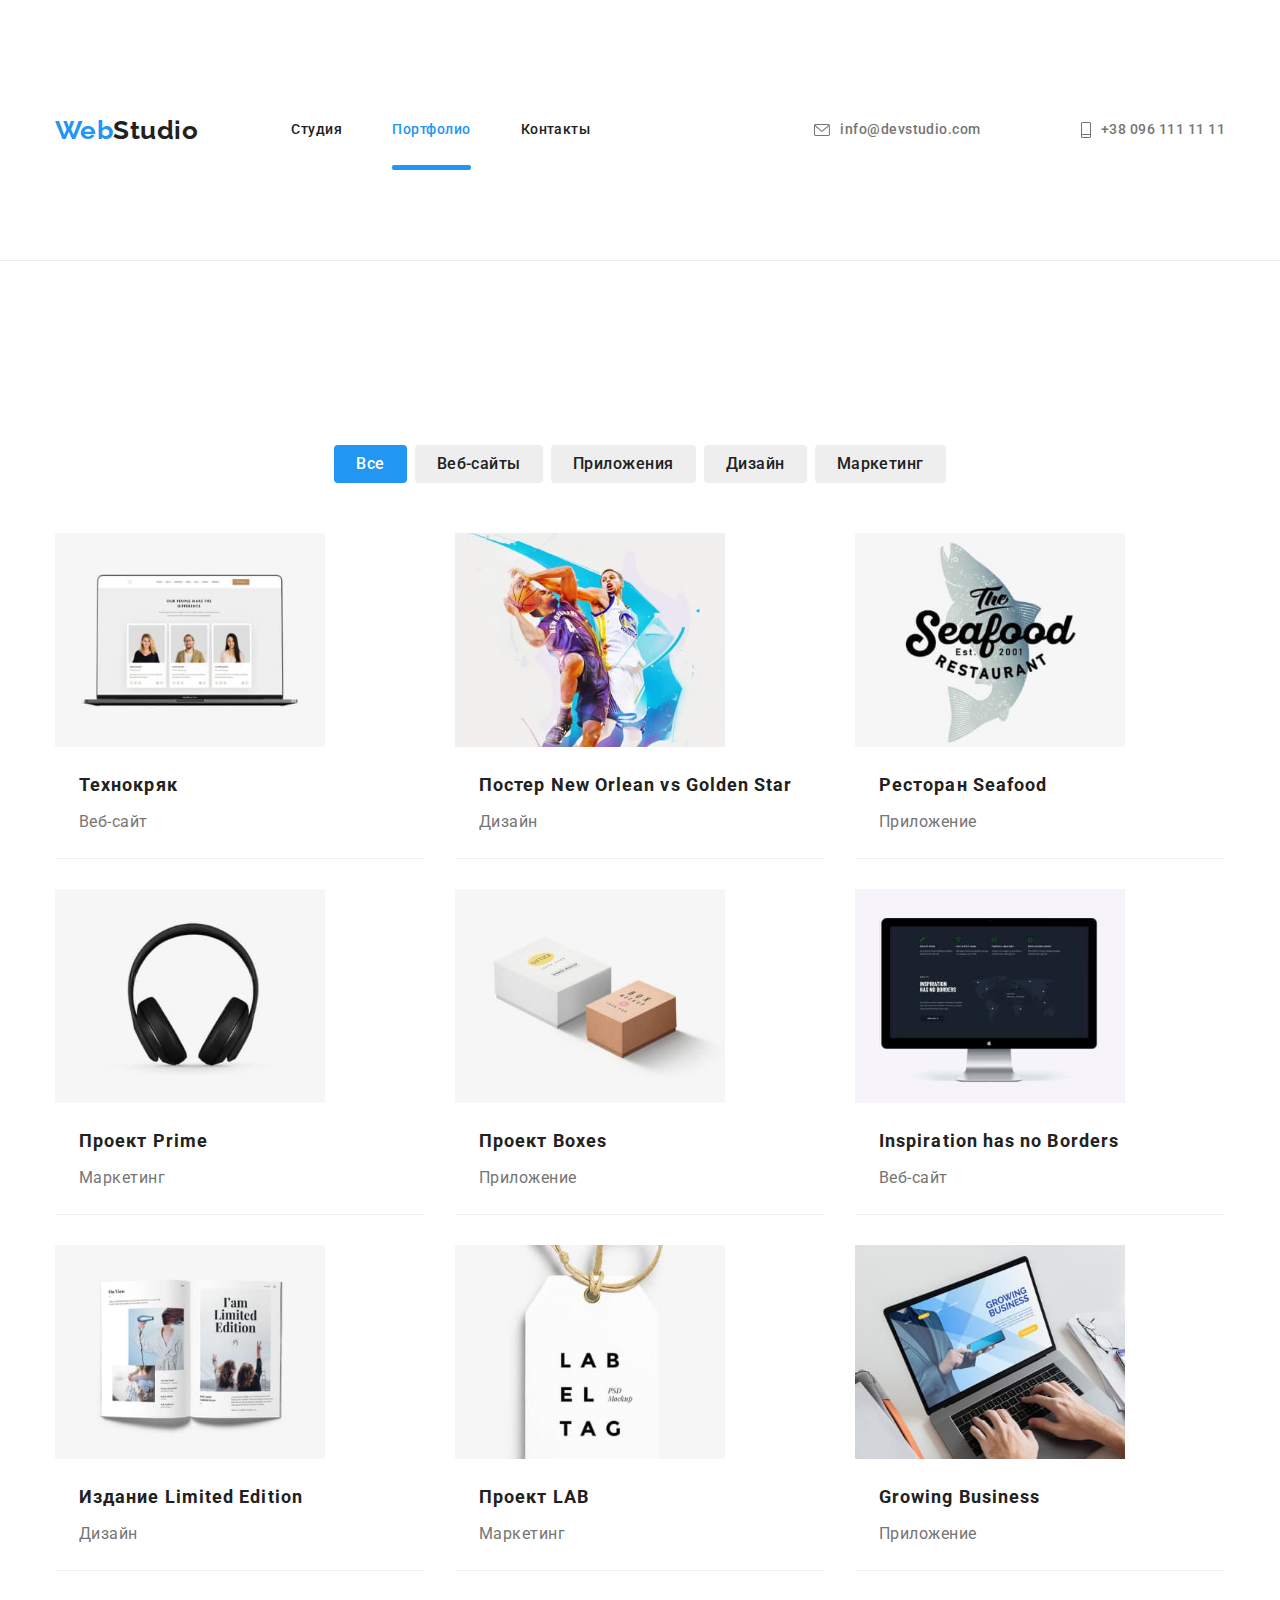
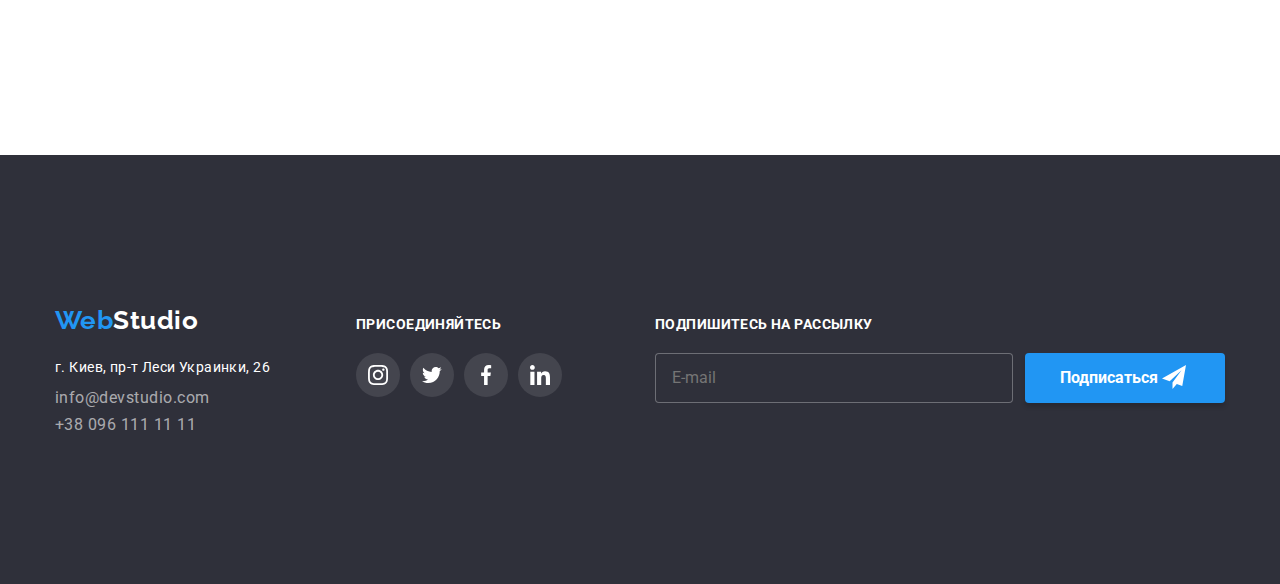
==== portfolio.html @ 52c90e47 "8 робота" ====
<!DOCTYPE html>
<html lang="ru">

<head>
    <meta charset="UTF-8" />
    <meta http-equiv="X-UA-Compatible" content="IE=edge" />
    <meta name="viewport" content="width=device-width, initial-scale=1.0" />
    <title>Portfolio</title>
    <link rel="preconnect" href="https://fonts.googleapis.com">
    <link rel="preconnect" href="https://fonts.gstatic.com" crossorigin>
    <link
        href="https://fonts.googleapis.com/css2?family=Raleway:wght@700&family=Roboto:wght@400;500;700;900&display=swap"
        rel="stylesheet">
        <link rel="stylesheet" href="https://cdnjs.cloudflare.com/ajax/libs/modern-normalize/1.0.0/modern-normalize.min.css" />
    <link rel="stylesheet" href="./css/main.min.css" />
</head>

<body>
    <header class="header">
        <div class="container nav ">
        <nav class="nav" >
            <a href="./index.html" class="nav__logo top">
               <span class="nav__logo web">Web</span><span class="nav__logo heder">Studio</span></a>
            <ul class="nav__list list">
                <li class="nav__item"><a href="./index.html" class="nav__link  link portfolio ">Студия</a></li>
                <li class="nav__item"><a href="./portfolio.html" class="nav__link  link studio">Портфолио</a></li>
                <li class="nav__item"><a href="" class="nav__link link we">Контакты</a></li>
            </ul>
        </nav>

        <ul class="nav__list auth list ">
            <li class="nav__item">
       
                <a href="mailto:info@devstudio.com" class="nav__link auth link"><svg class="nav__icon mail"  width="16" height="12" >
                    <use href="./img/symbola-defs.svg#icon-envelope-hover"></use>
                </svg>info@devstudio.com</a>
            </li>
            <li class="nav__item">
               
                <a href="tel:+380961111111" class="nav__link auth link"><svg class="nav__icon phone" width="10" height="16">
                    <use href="./img/symbola-defs.svg#icon-telephon"></use>
                </svg>+38 096 111 11 11</a>
            </li>
        </ul>
        </div>
    </header>
    <main>
   

        <h1 class="visually-hidden">Фильтр проектов</h1>
        <!--нужно будет спрятать-->

      <section class="project">
        <div class="container">
          <ul class="project__list">
        <li  class="project__item">
            <button type="button" class="project__button blue">Все</button>
        </li>
        <li class="project__item">
            <button type="button" class="project__button">Веб-сайты</button>
        </li>
        <li class="project__item">
            <button type="button" class="project__button">Приложения</button>
        </li>
        <li class="project__item">
            <button type="button" class="project__button">Дизайн</button>
        </li>
        <li class="project__item">
            <button type="button" class="project__button">Маркетинг</button>
        </li>
    </ul>
        
       
            <ul class="gallery">
               
                <li class="gallery__item">
                    
                    <a href="" class="gallery__link link">
                        <div class="gallery__conteiner">
                        <img src="img/imgportfolio.jpg" 
                        alt="фото раздела"
                         width="370" />
                         <p class="gallery__paragraph">  Ресурс предлагает комплексные предложения с разным уровнем функционала и сервисов.
                            Все это позволит посетителю получить исчерпывающие сведения о компании или частном лице.
                        </p></div>
                        
                        <div class="gallery__help"><h3 class="gallery__text">Технокряк</h3>
                            <p class="gallery__paragraph-portfolio">Веб-сайт</p></div>
                    </a>
                    
                </li>
               
            
               
               

                <li class="gallery__item">
                    <a href="" class="gallery__link link">
                        <div class="gallery__conteiner">
                            <img src="img/imgportfolio2.jpg"
                         alt="фото раздела" width="370" />
                        <p class="gallery__paragraph">  Ресурс предлагает комплексные предложения с разным уровнем функционала и сервисов.
                            Все это позволит посетителю получить исчерпывающие сведения о компании или частном лице.
                        </p></div>
                        <div class="gallery__help"><h3 class="gallery__text">Постер <span class="text">New Orlean vs Golden Star</span></h3>
                            <p class="gallery__paragraph-portfolio">Дизайн</p></div>
                    </a>

                </li>

                <li class="gallery__item">
                    <a href="" class="gallery__link link">
                        <div class="gallery__conteiner">
                            <img src="img/imgportfolio3.jpg" 
                        alt="фото раздела" width="370" />
                       <p class="gallery__paragraph">  Ресурс предлагает комплексные предложения с разным уровнем функционала и сервисов.
                            Все это позволит посетителю получить исчерпывающие сведения о компании или частном лице.
                        </p></div>
                        <div class="gallery__help"><h3 class="gallery__text">Ресторан <span class="text"> Seafood </span></h3>
                            <p class="gallery__paragraph-portfolio">Приложение</p></div>
                    </a>

                </li>

                <li class="gallery__item">
                    <a href="" class="gallery__link link">
                        <div class="gallery__conteiner">
                            <img src="img/imgportfolio4.jpg"
                         alt="фото раздела" width="370" />
                        <p class="gallery__paragraph">  Ресурс предлагает комплексные предложения с разным уровнем функционала и сервисов.
                            Все это позволит посетителю получить исчерпывающие сведения о компании или частном лице.
                        </p></div>
                        <div class="gallery__help"><h3 class="gallery__text">Проект<span class="text"> Prime</span></h3>
                            <p class="gallery__paragraph-portfolio">Маркетинг</p></div>
                    </a>

                </li>

                <li class="gallery__item">
                    <a href="" class="gallery__link link">
                        
                        <div class="gallery__conteiner">

                        <img src="img/imgportfolio5.jpg" 
                        alt="фото раздела" width="370" />
                        <p class="gallery__paragraph">  Ресурс предлагает комплексные предложения с разным уровнем функционала и сервисов.
                            Все это позволит посетителю получить исчерпывающие сведения о компании или частном лице.
                        </p></div>
                       <div class="gallery__help"> <h3 class="gallery__text">Проект <span class="text"> Boxes</span></h3>
                        <p class="gallery__paragraph-portfolio">Приложение</p></div>
                    </a>

                </li>

                <li class="gallery__item">
                    <a href="" class="gallery__link link">
                        <div class="gallery__conteiner">

                        <img src="img/imgportfolio6.jpg"
                         alt="фото раздела" width="370" />
                         <p class="gallery__paragraph">  Ресурс предлагает комплексные предложения с разным уровнем функционала и сервисов.
                            Все это позволит посетителю получить исчерпывающие сведения о компании или частном лице.
                        </p></div>
                       <div class="gallery__help"> <h3 class="gallery__text">Inspiration has no Borders</h3>
                        <p class="gallery__paragraph-portfolio">Веб-сайт</p></div>
                    </a>

                </li>

                <li class="gallery__item">
                    <a href="" class="gallery__link link">
                        <div class="gallery__conteiner">
                            <img src="img/imgportfolio7.jpg"
                         alt="фото раздела" width="370" />
                         <p class="gallery__paragraph">  Ресурс предлагает комплексные предложения с разным уровнем функционала и сервисов.
                            Все это позволит посетителю получить исчерпывающие сведения о компании или частном лице.
                        </p></div>
                        <div class="gallery__help"><h3 class="gallery__text">Издание Limited Edition</h3>
                            <p class="gallery__paragraph-portfolio">Дизайн</p></div>
                    </a>

                </li>

                <li class="gallery__item">
                    <a href="" class="gallery__link link">
                        <div class="gallery__conteiner">
                          <img src="img/imgportfolio8.jpg" 
                        alt="фото раздела" width="370" />
                        <p class="gallery__paragraph">  Ресурс предлагает комплексные предложения с разным уровнем функционала и сервисов.
                            Все это позволит посетителю получить исчерпывающие сведения о компании или частном лице.
                        </p></div>
                        <div class="gallery__help"><h3 class="gallery__text">Проект LAB</h3>
                            <p class="gallery__paragraph-portfolio">Маркетинг</p></div>
                    </a>

                </li>

                <li class="gallery__item">
                    <a href="" class="gallery__link link">
                        <div class="gallery__conteiner">
                        <img src="img/imgportfolio9.jpg" 
                        alt="фото раздела" width="370" />
                        <p class="gallery__paragraph">  Ресурс предлагает комплексные предложения с разным уровнем функционала и сервисов.
                            Все это позволит посетителю получить исчерпывающие сведения о компании или частном лице.
                        </p></div>
                        <div class="gallery__help"><h3 class="gallery__text">Growing Business</h3>
                            <p class="gallery__paragraph-portfolio">Приложение</p></div>
                    </a>

                </li>
            </ul>
          </div>
        
        </section>
   
    </main>


    <!--как найти нас-->
    <footer class="footer" >
        <div class="container footer__container">
                <div class="footer__blok">
                <a href="./index.html" class="footer__logo"><span class="nav__logo web">Web</span>Studio</a>
                <address>
                    <ul class="address__list list">
                        <li class="address__item">
                            <a href="https://goo.gl/maps/zLNUuuCCSBXQonxw8"
                            target="_blank"
                            rel="nooener noreferrer" class="address__link map link"
                            >г. Киев, пр-т Леси Украинки, 26</a>
                        </li>
                        <li class="address__item">
                            <a href="mailto:info@devstudio.com" class="address__link contact link">info@devstudio.com</a>
                        </li>
                        <li class="address__item">
                            <a href="tel:+380961111111" class="address__link contact link">+38 096 111 11 11</a>
                        </li>
                    </ul>
                </address>
                </div>
                <div class="footer__social">
                    <p class="footer__paragraph">присоединяйтесь</p>
                    <ul class=" footer__list-social list">
                        <li class="footer__item">
                            <a href="" class=" footer__link link">
                                <svg class="footer__icon" width="20" height="20">
                                    <use href="./img/symbola-defs.svg#icon-instagram">
                                    </use>
                                </svg>
                            </a>
                        </li>
                        <li class="footer__item">
                            <a href="" class="footer__link link">
                                <svg class="footer__icon" width="20" height="20">
                                    <use href="./img/symbola-defs.svg#icon-twitter">
                                    </use>
                                </svg>
                            </a>
                        </li>
                        <li class="footer__item">
                            <a href="" class="footer__link link">
                                <svg class="footer__icon" width="20" height="20">
                                    <use href="./img/symbola-defs.svg#icon-facebook">
                                    </use>
                                </svg>
                            </a>
                        </li>
                        <li class="footer__item">
                            <a href="" class="footer__link link">
                                <svg class="footer__icon" width="20" height="20">
                                    <use href="./img/symbola-defs.svg#icon-linkedin">
                                    </use>
                                </svg>
                            </a>
                        </li>
                    </ul>
                    
                </div>
        
                <div class="footer-form__container">
                    <p class="footer__paragraph">Подпишитесь на рассылку</p>
                    <form  class="footer-form__bid"  autocomplete="off">
                   
                    <input class="footer__input" type="email" name="mail" id="mail"  placeholder="E-mail">
        
                    <div class="footer-form__more" >
                        <button type="submit"  class="footer__button  ">
                        <svg class="footer__button-icon" width="20" height="20">
                            <use href="./img/symbola-defs.svg#telegram"></use>
                        </svg>Подписаться</button>
                    </div>
                </form>
                </div> 
        </div>    
            
            </footer>
    
</body>

</html>
---- css/main.min.css ----
/*! normalize.css v8.0.1 | MIT License | github.com/necolas/normalize.css */html{line-height:1.15;-webkit-text-size-adjust:100%}body{margin:0}main{display:block}h1{font-size:2em;margin:.67em 0}hr{box-sizing:content-box;height:0;overflow:visible}pre{font-family:monospace,monospace;font-size:1em}a{background-color:rgba(0,0,0,0)}abbr[title]{border-bottom:none;text-decoration:underline;text-decoration:underline dotted}b,strong{font-weight:bolder}code,kbd,samp{font-family:monospace,monospace;font-size:1em}small{font-size:80%}sub,sup{font-size:75%;line-height:0;position:relative;vertical-align:baseline}sub{bottom:-0.25em}sup{top:-0.5em}img{border-style:none}button,input,optgroup,select,textarea{font-family:inherit;font-size:100%;line-height:1.15;margin:0}button,input{overflow:visible}button,select{text-transform:none}button,[type=button],[type=reset],[type=submit]{-webkit-appearance:button}button::-moz-focus-inner,[type=button]::-moz-focus-inner,[type=reset]::-moz-focus-inner,[type=submit]::-moz-focus-inner{border-style:none;padding:0}button:-moz-focusring,[type=button]:-moz-focusring,[type=reset]:-moz-focusring,[type=submit]:-moz-focusring{outline:1px dotted ButtonText}fieldset{padding:.35em .75em .625em}legend{box-sizing:border-box;color:inherit;display:table;max-width:100%;padding:0;white-space:normal}progress{vertical-align:baseline}textarea{overflow:auto}[type=checkbox],[type=radio]{box-sizing:border-box;padding:0}[type=number]::-webkit-inner-spin-button,[type=number]::-webkit-outer-spin-button{height:auto}[type=search]{-webkit-appearance:textfield;outline-offset:-2px}[type=search]::-webkit-search-decoration{-webkit-appearance:none}::-webkit-file-upload-button{-webkit-appearance:button;font:inherit}details{display:block}summary{display:list-item}template{display:none}[hidden]{display:none}:root{--primary-text-color:#757575;--title-text-color:#212121;--accent-color:#2196F3;--color-color:#ffffff;--background-color:#2F303A}button{cursor:pointer;border-radius:4px;display:inline-block}body{background-color:var(--color-color);color:var(--primary-text-color);font-family:Roboto,Raleway,sans-serif;letter-spacing:.03em;margin:0 auto}.container{width:100%;margin:0 auto;padding-left:15px;padding-right:15px}@media screen and (min-width: 450px)and (max-width: 767px){.container{width:480px;padding-top:60px;padding-bottom:60px}}@media screen and (min-width: 768px)and (max-width: 1199px){.container{width:768px;padding-top:60px;padding-bottom:60px}}@media screen and (min-width: 1200px){.container{width:1200px;padding-top:90px;padding-bottom:90px}}h1,h2,h3{font-family:Roboto;color:#212121}ul{list-style:none}a{text-decoration:none}h1,h2,h3,h4,h5,h6,p{margin:0}ul,ol{margin:0;padding-left:0}img{display:block;max-width:100%;height:auto}@media screen and (min-width: 450px)and (max-width: 767px){img{width:450px}}@media screen and (min-width: 768px)and (max-width: 1199px){img{width:354px}}@media screen and (min-width: 1200px){img{width:270px}}.visually-hidden{position:absolute;white-space:nowrap;width:1px;height:1px;overflow:hidden;border:0;padding:0;clip:rect(0 0 0 0);clip-path:inset(50%);margin:-1px}.header{border-bottom:25px;margin:0;border-bottom:1px solid #ececec}.nav{display:flex;align-items:center}.nav__list{display:flex}.nav__list .nav__item{margin-right:50px}.nav__list .nav__item:last-child{margin-right:0}.nav__list .link{color:var(--title-text-color);font-weight:500;font-size:14px;line-height:1.14;display:block;padding-top:32px;padding-bottom:32px;transition-property:color;transition-duration:250ms;transition-timing-function:cubic-bezier(0.4, 0, 0.2, 1)}.nav__link.studio::after{content:"";position:absolute;left:0;bottom:0;display:block;width:100%;height:5px;background-color:var(--accent-color);border-radius:2px}.nav__link.studio:hover::after{display:block}.link{position:relative}.nav__link.portfolio::after{content:"";position:absolute;left:0;bottom:0;display:block;width:100%;height:5px;background-color:var(--accent-color);border-radius:2px;opacity:0;transition-property:opacity;transition-duration:250ms;transition-timing-function:cubic-bezier(0.4, 0, 0.2, 1)}.nav__link.we::after{content:"";position:absolute;left:0;bottom:0;display:block;width:100%;height:5px;background-color:var(--accent-color);border-radius:2px;opacity:0;transition-property:opacity;transition-duration:250ms;transition-timing-function:cubic-bezier(0.4, 0, 0.2, 1)}.nav__list .link:hover,.nav__list .link:focus{color:var(--accent-color)}.nav__item .nav__link.studio{color:#2196f3}.nav__list.auth{display:flex;margin-left:auto}.nav__link.auth{color:var(--primary-text-color);font-weight:500;font-size:14px;line-height:1.14;padding-top:32px;padding-bottom:32px;display:inline-block;display:flex;align-items:center;justify-content:center;width:100%;height:100%;transition-property:color;transition-duration:250ms;transition-timing-function:cubic-bezier(0.4, 0, 0.2, 1)}.nav__icon.mail{max-width:16px;margin-right:10px;fill:currentColor}.nav__icon.phone{max-width:10px;margin-right:10px;fill:currentColor}.nav__list.auth .nav__item+.nav__item{margin-left:50px}.nav__link.auth:hover,.nav__link.auth:focus{color:var(--accent-color)}.section{max-width:1600px;height:600px;margin-left:auto;margin-right:auto;background-color:#2f303a;background-image:linear-gradient(rgba(47, 48, 58, 0.4), rgba(47, 48, 58, 0.4)),url(../img/Img-min.jpg);background-repeat:no-repeat;background-position:center;background-size:cover;color:var(--color-color);text-align:center;padding:200px 0}.section__title{color:var(--color-color);margin-bottom:30px;text-align:center;font-weight:900;font-size:44px;line-height:1.36;text-transform:uppercase;letter-spacing:.06em;max-width:696px;margin-left:auto;margin-right:auto}.backdrop{position:fixed;top:0;left:0;width:100%;height:100%;z-index:5;background-color:rgba(33,33,33,.5);opacity:1;transition:opacity 250ms cubic-bezier(0.4, 0, 0.2, 1),visibility 250ms cubic-bezier(0.4, 0, 0.2, 1)}.backdrop.is-hidden{opacity:0;pointer-events:none;visibility:hidden}.modal{position:absolute;top:50%;left:50%;transform:translate(-50%, -50%);width:528px;height:581px;background-color:var(--color-color);border-radius:4px;padding:40px}.modal__icon{width:11px;height:11px;justify-content:center;align-content:center;transition:fill 250ms cubic-bezier(0.4, 0, 0.2, 1)}.modal__icon:hover,.modal__icon:focus{fill:#2196f3}.button__primary{display:inline-block;cursor:pointer;color:var(--color-color);background-color:var(--accent-color);border:0 solid rgba(0,0,0,0);font-family:"Roboto";font-weight:700;font-size:16px;line-height:1.9;padding:10px 32px 10px 32px;min-width:200px;border:0px solid rgba(0,0,0,0);transition:background-color 250ms cubic-bezier(0.4, 0, 0.2, 1),color 250ms cubic-bezier(0.4, 0, 0.2, 1)}.button__primary:hover,.button__primary:focus{color:var(--title-text-color);background-color:#f5f4fa}.modal__botton{width:30px;height:30px;position:absolute;right:.66%;top:.66%;transform:translate(-0.66%, -0.66%);background-color:var(--color-color);border-radius:50%;border:1px solid rgba(0,0,0,.1)}.form__button{background:#188ce8;box-shadow:0px 4px 4px rgba(0,0,0,.15);border-radius:4px;display:inline-block;cursor:pointer;color:var(--color-color);background-color:var(--accent-color);border:0 solid rgba(0,0,0,0);font-family:"Roboto";font-weight:700;font-size:16px;line-height:1.9;padding:10px 55px 10px 56px;min-width:200px;border:0px solid rgba(0,0,0,0);transition:background-color 250ms cubic-bezier(0.4, 0, 0.2, 1),color 250ms cubic-bezier(0.4, 0, 0.2, 1)}.footer__button{background:#188ce8;box-shadow:0px 4px 4px rgba(0,0,0,.15);border-radius:4px;display:inline-block;cursor:pointer;color:var(--color-color);background-color:var(--accent-color);border:0 solid rgba(0,0,0,0);font-family:"Roboto";font-weight:700;font-size:16px;line-height:1.9;padding:10px 62px 10px 29px;min-width:200px;border:0px solid rgba(0,0,0,0);transition:background-color 250ms cubic-bezier(0.4, 0, 0.2, 1),color 250ms cubic-bezier(0.4, 0, 0.2, 1);width:200px;height:50px;position:relative;margin-left:12px}.footer__button-icon{position:absolute;display:flex;height:24px;width:120%;margin-top:2px;margin-bottom:7px}.project__button{cursor:pointer;color:var(--title-text-color);background-color:#eee;border:0 solid rgba(0,0,0,0);font-family:"Roboto",sans-serif;font-style:normal;font-weight:500;font-size:16px;line-height:1.62;letter-spacing:.03em;padding:6px 22px 6px 22px;transition:background-color 250ms cubic-bezier(0.4, 0, 0.2, 1),color 250ms cubic-bezier(0.4, 0, 0.2, 1),box-shadow 250ms cubic-bezier(0.4, 0, 0.2, 1)}.project__button:hover,.project__button:focus{color:var(--color-color);background-color:var(--accent-color);box-shadow:0px 4px 4px rgba(0,0,0,.15),0px 2px 2px rgba(0,0,0,.15)}.project__button.blue{background-color:var(--accent-color);color:var(--color-color)}textarea{resize:none;width:448px;height:120px;padding:0;border:0;outline:none;display:block}input{border:1px solid rgba(33,33,33,.2);border-radius:4px;outline:none}.form__title{width:100%;font-family:"Roboto";font-style:normal;font-weight:700;font-size:20px;line-height:1.15;text-align:center;letter-spacing:.03em;color:#212121;margin-bottom:12px}.form__label-comment{display:flex;text-align:left;margin-bottom:4px}.form__label{text-align:left;margin-bottom:4px}.form__container{font-family:"Roboto";font-style:normal;font-weight:400;font-size:12px;line-height:1.17;letter-spacing:.01em;color:#757575;display:block}.form__name{margin-bottom:10px;display:flex;flex-direction:column;transition:transform 250ms cubic-bezier(0.4, 0, 0.2, 1);cursor:pointer;position:relative}.form__name input:focus,.form__textarea-placeholder:focus{border:1px solid #2196f3}.form__textarea{width:448px}.form__textarea-placeholder:hover,.form__name input:hover{border:1px solid #2196f3}.form__textarea-placeholder{border:1px solid rgba(33,33,33,.2);border-radius:4px;transition:border 250ms cubic-bezier(0.4, 0, 0.2, 1)}.form__textarea .form__textarea-placeholder{padding:12px 16px 12px 16px}.form__text-treaty{color:#2196f3;transition:color 250ms cubic-bezier(0.4, 0, 0.2, 1)}.form__text{font-size:14px;margin-left:8px;line-height:1.71;letter-spacing:.03em}.form__text-treaty{position:relative}.form__text a::before{content:"";bottom:2px;left:0;position:absolute;width:100%;height:1px;background-color:#2196f3}.form__name input{height:40px;padding-left:42px;padding-top:12px;padding-bottom:12px}.form__icon{position:absolute;top:70%;left:14px;display:inline-block;width:18px;height:18px;transform:translateY(-70%);fill:#212121;transition-property:fill;transition-duration:250ms;transition-timing-function:cubic-bezier(0.4, 0, 0.2, 1)}input:hover+.form__icon,input:focus+.form__icon{fill:#2196f3}.form__icon-check{display:inline-block;background-color:var(--color-color);width:16px;height:15px;left:4px;position:absolute;border:1px solid #212121;align-items:center;justify-content:center;margin-right:7px}.checkbox:checked+.form__icon-check{background-color:#2196f3}.form__checkbox{position:relative;margin-bottom:30px;margin-top:25px}.checkbox{left:0}.form__checkbox{text-align:center;display:inline-block;display:flex;align-items:center;justify-content:center;margin-top:20px;width:100%}.form__icon-checkbox{width:11px;height:8px;margin-right:7px;margin-left:0;padding-left:0}.nav__logo.top{margin-right:93px;padding-top:24px;padding-bottom:24px}.nav__logo.web{color:var(--accent-color);font-family:"Raleway";font-style:normal;font-weight:700;font-size:26px;line-height:1.19}.nav__logo.heder{color:var(--title-text-color);font-family:"Raleway";font-style:normal;font-weight:700;font-size:26px;line-height:1.19}.footer__logo{text-decoration:none;font-family:"Raleway",sans-serif;font-weight:700;font-size:26px;line-height:1.19;color:var(--color-color)}.section-list{color:var(--primary-text-color)}.section-list .content__title{color:var(--title-text-color);text-transform:uppercase}.project{padding-top:94px;padding-bottom:94px}.project__list{display:flex;justify-content:center;margin-bottom:50px}.project__item{margin-right:8px}.project__item:last-child{margin-right:0}.gallery__box{display:flex}.gallery{display:flex;flex-wrap:wrap;margin-left:-30px;margin-top:-30px}.gallery>.gallery__item{flex-basis:calc((100% - 90px)/3);margin-left:30px;margin-top:30px;border-bottom:1px solid #eee}.gallery:nth-child(n+7){margin-bottom:0}.gallery__link{display:inline-block;transition-property:box-shadow;transition-duration:250ms;transition-timing-function:cubic-bezier(0.4, 0, 0.2, 1)}.gallery__link:hover,.gallery__link:focus{box-shadow:0px 1px 1px rgba(0,0,0,.12),1px 4px 4px rgba(0,0,0,.06),1px 4px 6px rgba(0,0,0,.16);transition:box-shadow 250ms cubic-bezier(0.4, 0, 0.2, 1)}.gallery__link:hover .gallery__paragraph{transform:translateY(0);opacity:1}.gallery__help{padding:20px 24px 20px 24px}.gallery__text{color:var(--title-text-color);font-weight:700;font-size:18px;line-height:2;letter-spacing:.06em;margin-bottom:4px}.gallery__paragraph-portfolio{color:var(--primary-text-color);font-size:16px;line-height:1.9}.gallery__conteiner{position:relative;overflow:hidden}.gallery__paragraph{position:absolute;display:block;width:100%;height:100%;top:0;text-align:left;left:0;font-family:"Roboto";font-style:normal;font-weight:400;font-size:18px;line-height:1.56;letter-spacing:.03em;color:#fff;background-color:rgba(33,150,243,.9);padding:63px 24px;transform:translateY(100%);transition:transform 250ms cubic-bezier(0.4, 0, 0.2, 1)}.footer{background-color:var(--background-color);padding-top:60px;padding-bottom:60px}.footer__blok{margin-right:70px}.footer__container{display:flex;align-items:baseline}.footer__social{display:inline-block}.footer__paragraph{font-weight:700;font-size:14px;line-height:1.14;letter-spacing:.03em;text-transform:uppercase;color:var(--color-color);margin-bottom:20px}.footer__list-social{display:flex;justify-content:center}.footer__item{width:44px;height:44px}.footer__item:not(:last-child){margin-right:10px}.footer__link{background-color:rgba(255,255,255,.1);width:100%;height:100%;display:flex;border-radius:50%;justify-content:center;align-items:center;transition-property:background-color;transition-duration:250ms;transition-timing-function:cubic-bezier(0.4, 0, 0.2, 1)}.footer__link:hover,.footer__link:focus{background-color:var(--accent-color)}.footer__icon{fill:var(--color-color)}.footer-form__container{margin-left:93px}.footer__input{display:inline-block;width:358px;height:50px;color:#fff;background-color:var(--background-color);outline:none;border:1px solid rgba(255,255,255,.3);font-size:16px}.footer__input:focus{border:1px solid var(--color-color)}.footer-form__bid{display:flex}.footer-form__bid .footer__input{padding-left:16px}.footer-form__more{right:0}.address__item{margin-top:20px;width:231px}.address__item:not(:first-child){margin-top:9px}.address__link.map{font-weight:400;font-size:14px;line-height:1.71;letter-spacing:.03em;font-style:normal;color:var(--color-color);transition-property:color;transition-duration:250ms;transition-timing-function:cubic-bezier(0.4, 0, 0.2, 1)}.address__link.map:hover,.address__link.map:focus{color:var(--accent-color)}.address__link.contact{font-style:normal;color:rgba(255,255,255,.6);transition-property:color;transition-duration:250ms;transition-timing-function:cubic-bezier(0.4, 0, 0.2, 1)}.address__link.contact:hover,.address__link.contact:focus{color:var(--accent-color)}.section-list{padding:60px 0}@media screen and (min-width: 1200px){.section-list{padding:94px 0}}@media screen and (min-width: 1200px){.container .content{display:flex;flex-wrap:nowrap}}@media screen and (min-width: 450px)and (max-width: 767px){.content .content__item{min-width:450px}}@media screen and (min-width: 768px)and (max-width: 1199px){.content .content__item{display:flex;flex-wrap:wrap;margin-top:-30px;margin-left:-30px}}@media screen and (min-width: 1200px){.content .content__item{width:270px;min-height:101px;margin-right:30px}.content .content__item .content .content__item:last-child{margin-right:0}}.content__title{width:320px;margin-bottom:10px;align-items:center;max-height:120px;border-radius:4px;font-weight:700;font-size:14px;line-height:1.14;letter-spacing:.03em}@media screen and (min-width: 450px)and (max-width: 767px){.content__title{width:450px}}@media screen and (min-width: 768px)and (max-width: 1199px){.content__title{width:354px}}@media screen and (min-width: 1200px){.content__title{width:270px;align-items:left}}.content__icon{max-width:70px;max-height:70px}.content__picture{width:100%;height:100%;background-color:#f5f4fa;display:flex;align-items:center;justify-content:center;height:120px;border-radius:4px;margin-bottom:30px}@media screen and (min-width: 450px)and (max-width: 767px){.content__picture{max-width:450px;margin-top:30px;height:120px}}@media screen and (min-width: 768px)and (max-width: 1199px){.content__picture{max-width:354px;display:flex}}@media screen and (min-width: 1200px){.content__picture{max-width:270px}}.content__paragraph{color:var(--primary-text-color);font-weight:400;font-size:14px;line-height:1.7}@media screen and (min-width: 450px)and (max-width: 767px){.content__paragraph{min-width:450px}}.photo .photo__title{color:var(--title-text-color);font-weight:700;font-size:36px;line-height:1.17;text-align:center;margin-bottom:50px}.photo__title{margin:0px}@media screen and (min-width: 768px)and (max-width: 1199px){.photo__list{display:flex;flex-wrap:wrap;margin-left:-30px;margin-top:-30px}}@media screen and (min-width: 1200px){.photo__list{display:flex;flex-wrap:nowrap;margin-left:-30px;margin-top:-30px}}@media screen and (min-width: 768px)and (max-width: 1199px){.photo__list .photo__item{flex-basis:calc((100% - 60px)/2);margin-left:30px;margin-top:30px}}@media screen and (min-width: 1200px){.photo__list .photo__item{flex-basis:calc((100% - 90px)/3);margin-left:30px;margin-top:30px}}.photo__item:nth-child(n+3){margin-right:0}.photo__item{position:relative}.photo__paragraph{display:flex;align-items:center;justify-content:center;width:370px;height:70px;background-color:rgba(45,48,58,.8);position:absolute;text-align:center;bottom:0;font-family:"Roboto";font-style:normal;font-weight:700;font-size:14px;line-height:1.14;letter-spacing:.03em;text-transform:uppercase;color:var(--color-color)}.team__title{color:var(--title-text-color);font-weight:700;font-size:28px;line-height:1.17;text-align:center;margin-bottom:30px}.team{background-color:#f5f4fa;text-align:center}@media screen and (min-width: 768px)and (max-width: 1199px){.img-people{display:flex;flex-wrap:nowrap}}@media screen and (min-width: 1200px){.img-people{display:flex;flex-wrap:nowrap}}.team__item-people{background-color:#fff;background:#fff;box-shadow:0px 1px 3px rgba(0,0,0,.12),0px 1px 1px rgba(0,0,0,.14),0px 2px 1px rgba(0,0,0,.2);border-radius:0px 0px 4px 4px}@media screen and (min-width: 768px)and (max-width: 1199px){.team__item-people{margin-right:30px}}@media screen and (min-width: 1200px){.team__item-people{margin-right:30px}}.team__item-people:nth-child(4n){margin-right:0}.team__item-people .team__container{padding-top:30px;padding-bottom:30px;margin-bottom:30px}.team__container .team__paragraph{font-family:"Roboto";font-style:normal;font-weight:400;font-size:16px;line-height:1.19;text-align:center;letter-spacing:.03em;margin-bottom:16px}.team__container .team__title-text{font-family:"Roboto";font-style:normal;font-weight:500;font-size:16px;line-height:1.19;text-align:center;letter-spacing:.03em;margin-bottom:10px;margin-top:0}.team__item{width:44px;height:44px;margin-right:10px}.team__item:last-child{margin-right:0}.team__link{width:100%;height:100%;background-color:#fff;border-radius:50%;display:flex;align-items:center;justify-content:center;transition-property:background-color;transition-duration:250ms;transition-timing-function:cubic-bezier(0.4, 0, 0.2, 1)}.team__icon{width:20px;height:20px;fill:#afb1b8;transition-property:fill;transition-duration:250ms;transition-timing-function:cubic-bezier(0.4, 0, 0.2, 1)}.team__link:hover,.team__link:focus{background-color:var(--accent-color)}.team__link:hover .team__icon,.team__link:focus .team__icon{fill:var(--color-color)}.team__list{display:flex;justify-content:center}.company-clients{padding-top:94px;padding-bottom:94px}.company__regular{margin-bottom:30px}.company__title{font-family:"Roboto";font-style:normal;font-weight:700;font-size:36px;line-height:1.17;text-align:center;letter-spacing:.03em;color:var(--title-text-color)}@media screen and (max-width: 450px){.company__title{font-size:28px}}@media screen and (min-width: 450px)and (max-width: 767px){.company__title{font-size:28px;margin-bottom:30px}}@media screen and (min-width: 768px)and (max-width: 1199px){.company__title{margin-bottom:50px}}@media screen and (min-width: 1200px){.company__title{margin-bottom:50px}}.compani__item{width:210px;height:92px}@media screen and (max-width: 450px){.compani__item{margin-bottom:30px}.compani__item .compani__item:last-child{margin-right:0px;font-size:28px}}@media screen and (min-width: 450px)and (max-width: 767px){.compani__item{font-size:28px}}.compani__item:nth-child(2n+1){margin-bottom:30px}@media screen and (min-width: 450px)and (max-width: 767px){.compani__item:nth-child(2n+1){margin-right:30px}.compani__item:nth-child(n+5){margin-bottom:0px}}@media screen and (min-width: 768px)and (max-width: 1199px){.compani__item:nth-child(-n+5){margin-right:30px}.compani__item:nth-child(3n+3){margin-right:0px}}@media screen and (min-width: 1200px){.compani__item{width:170px;margin-right:30px}.compani__item:last-child{margin-right:0px}}.company__link{width:100%;height:100%;background-color:var(--color-color);display:flex;align-items:center;justify-content:center;border:1px solid #afb1b8;border-radius:4px;transition-property:background-color;transition-duration:250ms;transition-timing-function:cubic-bezier(0.4, 0, 0.2, 1)}.company__link:hover,.company__link:focus{border-color:var(--accent-color)}.company__link:hover .company__icon,.company__link:focus .company__icon{fill:var(--accent-color)}.company__icon{fill:#afb1b8;transition-property:fill;transition-duration:250ms;transition-timing-function:cubic-bezier(0.4, 0, 0.2, 1)}.company__title{display:flex;flex-wrap:wrap;justify-content:center}/*# sourceMappingURL=main.min.css.map */
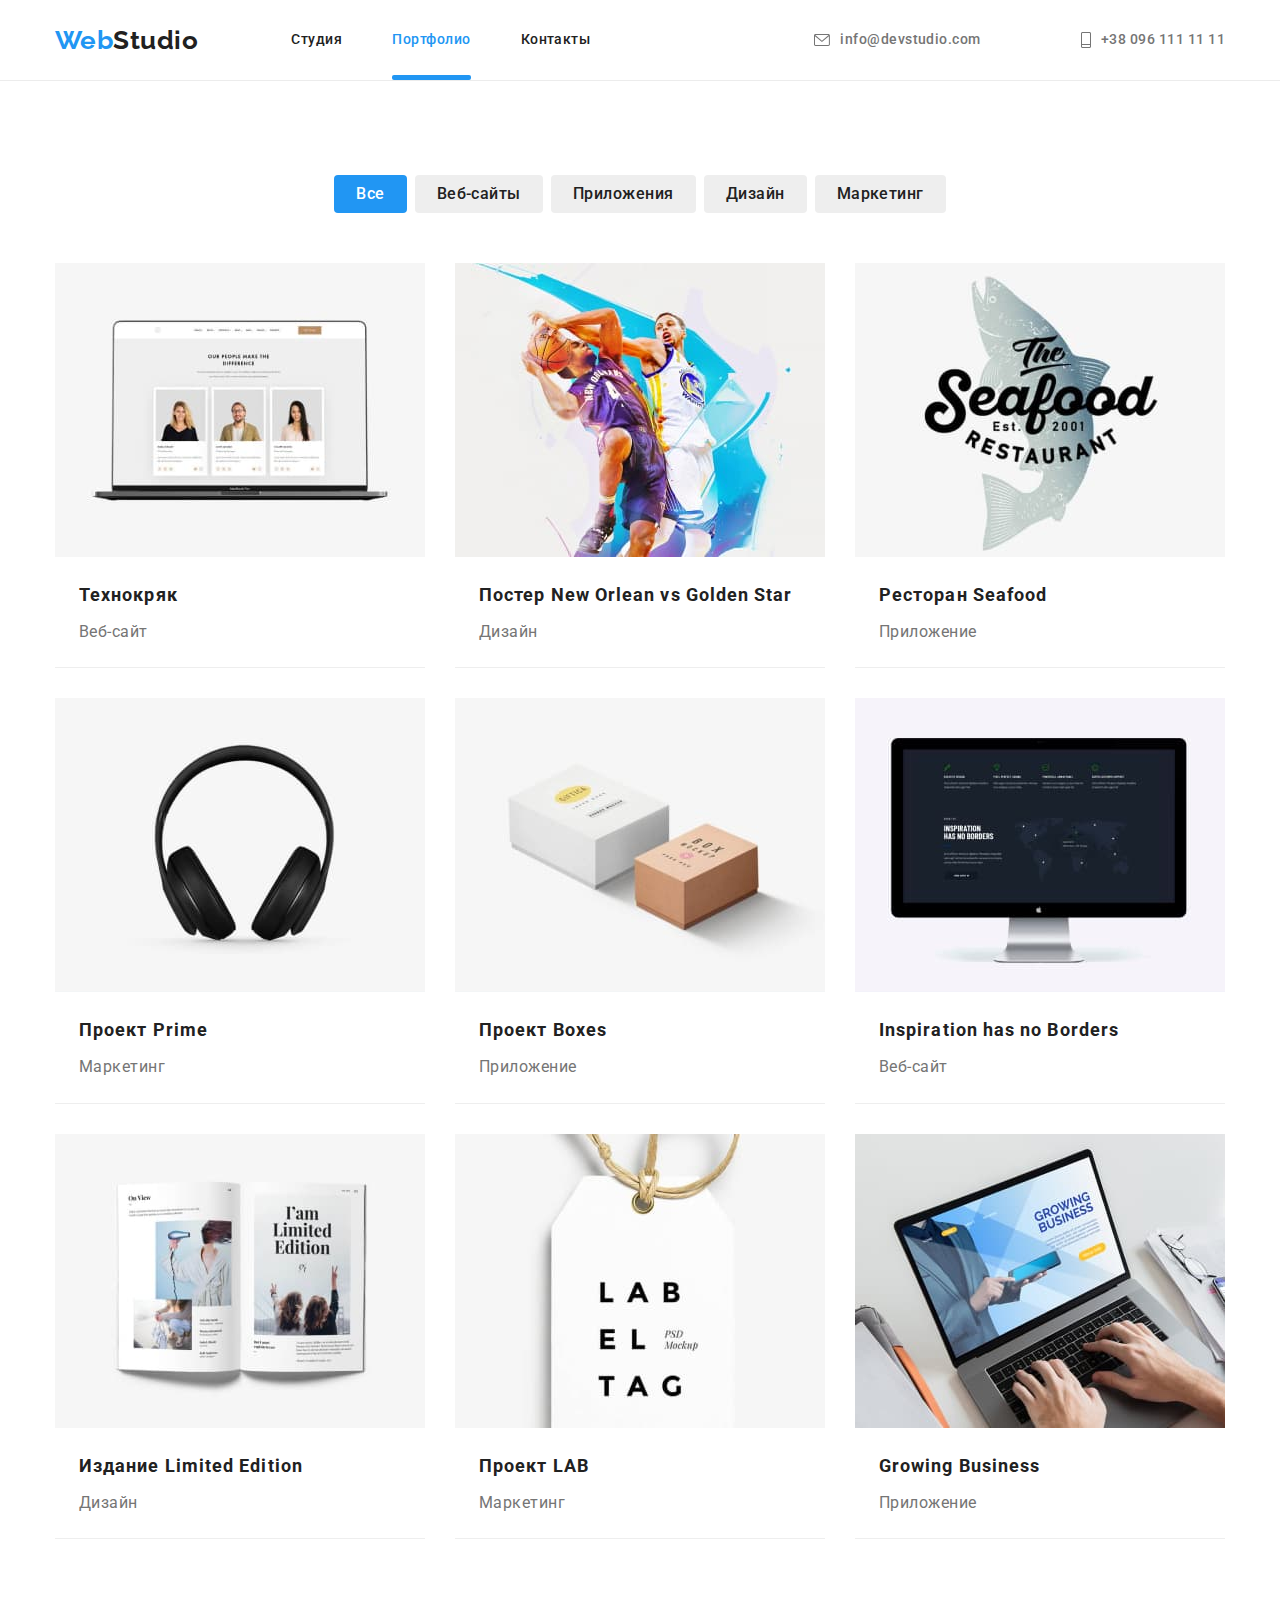
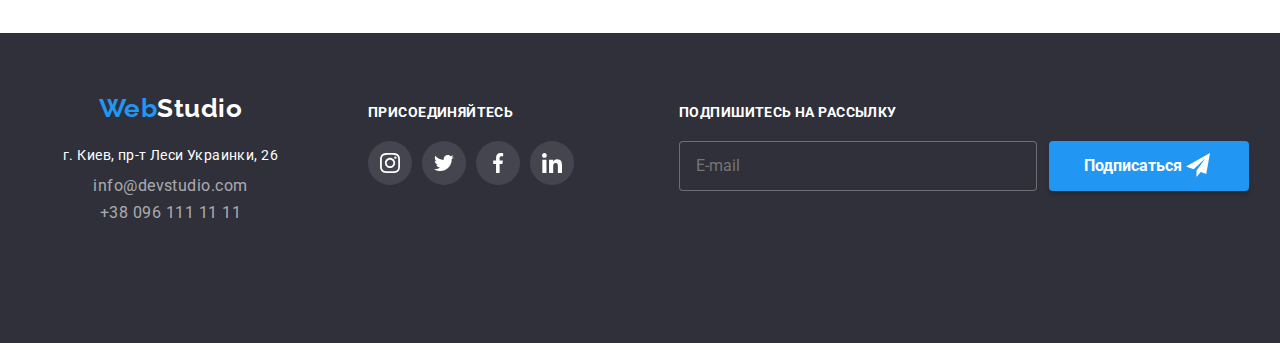
==== commit bea702ce: "8дз" ====
--- a/portfolio.html
+++ b/portfolio.html
@@ -294,7 +294,7 @@
         </div>    
             
             </footer>
-    
+            <script slot="./js/menu.js"></script>
 </body>
 
 </html>--- a/css/main.min.css
+++ b/css/main.min.css
@@ -1 +1 @@
-/*! normalize.css v8.0.1 | MIT License | github.com/necolas/normalize.css */html{line-height:1.15;-webkit-text-size-adjust:100%}body{margin:0}main{display:block}h1{font-size:2em;margin:.67em 0}hr{box-sizing:content-box;height:0;overflow:visible}pre{font-family:monospace,monospace;font-size:1em}a{background-color:rgba(0,0,0,0)}abbr[title]{border-bottom:none;text-decoration:underline;text-decoration:underline dotted}b,strong{font-weight:bolder}code,kbd,samp{font-family:monospace,monospace;font-size:1em}small{font-size:80%}sub,sup{font-size:75%;line-height:0;position:relative;vertical-align:baseline}sub{bottom:-0.25em}sup{top:-0.5em}img{border-style:none}button,input,optgroup,select,textarea{font-family:inherit;font-size:100%;line-height:1.15;margin:0}button,input{overflow:visible}button,select{text-transform:none}button,[type=button],[type=reset],[type=submit]{-webkit-appearance:button}button::-moz-focus-inner,[type=button]::-moz-focus-inner,[type=reset]::-moz-focus-inner,[type=submit]::-moz-focus-inner{border-style:none;padding:0}button:-moz-focusring,[type=button]:-moz-focusring,[type=reset]:-moz-focusring,[type=submit]:-moz-focusring{outline:1px dotted ButtonText}fieldset{padding:.35em .75em .625em}legend{box-sizing:border-box;color:inherit;display:table;max-width:100%;padding:0;white-space:normal}progress{vertical-align:baseline}textarea{overflow:auto}[type=checkbox],[type=radio]{box-sizing:border-box;padding:0}[type=number]::-webkit-inner-spin-button,[type=number]::-webkit-outer-spin-button{height:auto}[type=search]{-webkit-appearance:textfield;outline-offset:-2px}[type=search]::-webkit-search-decoration{-webkit-appearance:none}::-webkit-file-upload-button{-webkit-appearance:button;font:inherit}details{display:block}summary{display:list-item}template{display:none}[hidden]{display:none}:root{--primary-text-color:#757575;--title-text-color:#212121;--accent-color:#2196F3;--color-color:#ffffff;--background-color:#2F303A}button{cursor:pointer;border-radius:4px;display:inline-block}body{background-color:var(--color-color);color:var(--primary-text-color);font-family:Roboto,Raleway,sans-serif;letter-spacing:.03em;margin:0 auto}.container{width:100%;margin:0 auto;padding-left:15px;padding-right:15px}@media screen and (min-width: 450px)and (max-width: 767px){.container{width:480px;padding-top:60px;padding-bottom:60px}}@media screen and (min-width: 768px)and (max-width: 1199px){.container{width:768px;padding-top:60px;padding-bottom:60px}}@media screen and (min-width: 1200px){.container{width:1200px;padding-top:90px;padding-bottom:90px}}h1,h2,h3{font-family:Roboto;color:#212121}ul{list-style:none}a{text-decoration:none}h1,h2,h3,h4,h5,h6,p{margin:0}ul,ol{margin:0;padding-left:0}img{display:block;max-width:100%;height:auto}@media screen and (min-width: 450px)and (max-width: 767px){img{width:450px}}@media screen and (min-width: 768px)and (max-width: 1199px){img{width:354px}}@media screen and (min-width: 1200px){img{width:270px}}.visually-hidden{position:absolute;white-space:nowrap;width:1px;height:1px;overflow:hidden;border:0;padding:0;clip:rect(0 0 0 0);clip-path:inset(50%);margin:-1px}.header{border-bottom:25px;margin:0;border-bottom:1px solid #ececec}.nav{display:flex;align-items:center}.nav__list{display:flex}.nav__list .nav__item{margin-right:50px}.nav__list .nav__item:last-child{margin-right:0}.nav__list .link{color:var(--title-text-color);font-weight:500;font-size:14px;line-height:1.14;display:block;padding-top:32px;padding-bottom:32px;transition-property:color;transition-duration:250ms;transition-timing-function:cubic-bezier(0.4, 0, 0.2, 1)}.nav__link.studio::after{content:"";position:absolute;left:0;bottom:0;display:block;width:100%;height:5px;background-color:var(--accent-color);border-radius:2px}.nav__link.studio:hover::after{display:block}.link{position:relative}.nav__link.portfolio::after{content:"";position:absolute;left:0;bottom:0;display:block;width:100%;height:5px;background-color:var(--accent-color);border-radius:2px;opacity:0;transition-property:opacity;transition-duration:250ms;transition-timing-function:cubic-bezier(0.4, 0, 0.2, 1)}.nav__link.we::after{content:"";position:absolute;left:0;bottom:0;display:block;width:100%;height:5px;background-color:var(--accent-color);border-radius:2px;opacity:0;transition-property:opacity;transition-duration:250ms;transition-timing-function:cubic-bezier(0.4, 0, 0.2, 1)}.nav__list .link:hover,.nav__list .link:focus{color:var(--accent-color)}.nav__item .nav__link.studio{color:#2196f3}.nav__list.auth{display:flex;margin-left:auto}.nav__link.auth{color:var(--primary-text-color);font-weight:500;font-size:14px;line-height:1.14;padding-top:32px;padding-bottom:32px;display:inline-block;display:flex;align-items:center;justify-content:center;width:100%;height:100%;transition-property:color;transition-duration:250ms;transition-timing-function:cubic-bezier(0.4, 0, 0.2, 1)}.nav__icon.mail{max-width:16px;margin-right:10px;fill:currentColor}.nav__icon.phone{max-width:10px;margin-right:10px;fill:currentColor}.nav__list.auth .nav__item+.nav__item{margin-left:50px}.nav__link.auth:hover,.nav__link.auth:focus{color:var(--accent-color)}.section{max-width:1600px;height:600px;margin-left:auto;margin-right:auto;background-color:#2f303a;background-image:linear-gradient(rgba(47, 48, 58, 0.4), rgba(47, 48, 58, 0.4)),url(../img/Img-min.jpg);background-repeat:no-repeat;background-position:center;background-size:cover;color:var(--color-color);text-align:center;padding:200px 0}.section__title{color:var(--color-color);margin-bottom:30px;text-align:center;font-weight:900;font-size:44px;line-height:1.36;text-transform:uppercase;letter-spacing:.06em;max-width:696px;margin-left:auto;margin-right:auto}.backdrop{position:fixed;top:0;left:0;width:100%;height:100%;z-index:5;background-color:rgba(33,33,33,.5);opacity:1;transition:opacity 250ms cubic-bezier(0.4, 0, 0.2, 1),visibility 250ms cubic-bezier(0.4, 0, 0.2, 1)}.backdrop.is-hidden{opacity:0;pointer-events:none;visibility:hidden}.modal{position:absolute;top:50%;left:50%;transform:translate(-50%, -50%);width:528px;height:581px;background-color:var(--color-color);border-radius:4px;padding:40px}.modal__icon{width:11px;height:11px;justify-content:center;align-content:center;transition:fill 250ms cubic-bezier(0.4, 0, 0.2, 1)}.modal__icon:hover,.modal__icon:focus{fill:#2196f3}.button__primary{display:inline-block;cursor:pointer;color:var(--color-color);background-color:var(--accent-color);border:0 solid rgba(0,0,0,0);font-family:"Roboto";font-weight:700;font-size:16px;line-height:1.9;padding:10px 32px 10px 32px;min-width:200px;border:0px solid rgba(0,0,0,0);transition:background-color 250ms cubic-bezier(0.4, 0, 0.2, 1),color 250ms cubic-bezier(0.4, 0, 0.2, 1)}.button__primary:hover,.button__primary:focus{color:var(--title-text-color);background-color:#f5f4fa}.modal__botton{width:30px;height:30px;position:absolute;right:.66%;top:.66%;transform:translate(-0.66%, -0.66%);background-color:var(--color-color);border-radius:50%;border:1px solid rgba(0,0,0,.1)}.form__button{background:#188ce8;box-shadow:0px 4px 4px rgba(0,0,0,.15);border-radius:4px;display:inline-block;cursor:pointer;color:var(--color-color);background-color:var(--accent-color);border:0 solid rgba(0,0,0,0);font-family:"Roboto";font-weight:700;font-size:16px;line-height:1.9;padding:10px 55px 10px 56px;min-width:200px;border:0px solid rgba(0,0,0,0);transition:background-color 250ms cubic-bezier(0.4, 0, 0.2, 1),color 250ms cubic-bezier(0.4, 0, 0.2, 1)}.footer__button{background:#188ce8;box-shadow:0px 4px 4px rgba(0,0,0,.15);border-radius:4px;display:inline-block;cursor:pointer;color:var(--color-color);background-color:var(--accent-color);border:0 solid rgba(0,0,0,0);font-family:"Roboto";font-weight:700;font-size:16px;line-height:1.9;padding:10px 62px 10px 29px;min-width:200px;border:0px solid rgba(0,0,0,0);transition:background-color 250ms cubic-bezier(0.4, 0, 0.2, 1),color 250ms cubic-bezier(0.4, 0, 0.2, 1);width:200px;height:50px;position:relative;margin-left:12px}.footer__button-icon{position:absolute;display:flex;height:24px;width:120%;margin-top:2px;margin-bottom:7px}.project__button{cursor:pointer;color:var(--title-text-color);background-color:#eee;border:0 solid rgba(0,0,0,0);font-family:"Roboto",sans-serif;font-style:normal;font-weight:500;font-size:16px;line-height:1.62;letter-spacing:.03em;padding:6px 22px 6px 22px;transition:background-color 250ms cubic-bezier(0.4, 0, 0.2, 1),color 250ms cubic-bezier(0.4, 0, 0.2, 1),box-shadow 250ms cubic-bezier(0.4, 0, 0.2, 1)}.project__button:hover,.project__button:focus{color:var(--color-color);background-color:var(--accent-color);box-shadow:0px 4px 4px rgba(0,0,0,.15),0px 2px 2px rgba(0,0,0,.15)}.project__button.blue{background-color:var(--accent-color);color:var(--color-color)}textarea{resize:none;width:448px;height:120px;padding:0;border:0;outline:none;display:block}input{border:1px solid rgba(33,33,33,.2);border-radius:4px;outline:none}.form__title{width:100%;font-family:"Roboto";font-style:normal;font-weight:700;font-size:20px;line-height:1.15;text-align:center;letter-spacing:.03em;color:#212121;margin-bottom:12px}.form__label-comment{display:flex;text-align:left;margin-bottom:4px}.form__label{text-align:left;margin-bottom:4px}.form__container{font-family:"Roboto";font-style:normal;font-weight:400;font-size:12px;line-height:1.17;letter-spacing:.01em;color:#757575;display:block}.form__name{margin-bottom:10px;display:flex;flex-direction:column;transition:transform 250ms cubic-bezier(0.4, 0, 0.2, 1);cursor:pointer;position:relative}.form__name input:focus,.form__textarea-placeholder:focus{border:1px solid #2196f3}.form__textarea{width:448px}.form__textarea-placeholder:hover,.form__name input:hover{border:1px solid #2196f3}.form__textarea-placeholder{border:1px solid rgba(33,33,33,.2);border-radius:4px;transition:border 250ms cubic-bezier(0.4, 0, 0.2, 1)}.form__textarea .form__textarea-placeholder{padding:12px 16px 12px 16px}.form__text-treaty{color:#2196f3;transition:color 250ms cubic-bezier(0.4, 0, 0.2, 1)}.form__text{font-size:14px;margin-left:8px;line-height:1.71;letter-spacing:.03em}.form__text-treaty{position:relative}.form__text a::before{content:"";bottom:2px;left:0;position:absolute;width:100%;height:1px;background-color:#2196f3}.form__name input{height:40px;padding-left:42px;padding-top:12px;padding-bottom:12px}.form__icon{position:absolute;top:70%;left:14px;display:inline-block;width:18px;height:18px;transform:translateY(-70%);fill:#212121;transition-property:fill;transition-duration:250ms;transition-timing-function:cubic-bezier(0.4, 0, 0.2, 1)}input:hover+.form__icon,input:focus+.form__icon{fill:#2196f3}.form__icon-check{display:inline-block;background-color:var(--color-color);width:16px;height:15px;left:4px;position:absolute;border:1px solid #212121;align-items:center;justify-content:center;margin-right:7px}.checkbox:checked+.form__icon-check{background-color:#2196f3}.form__checkbox{position:relative;margin-bottom:30px;margin-top:25px}.checkbox{left:0}.form__checkbox{text-align:center;display:inline-block;display:flex;align-items:center;justify-content:center;margin-top:20px;width:100%}.form__icon-checkbox{width:11px;height:8px;margin-right:7px;margin-left:0;padding-left:0}.nav__logo.top{margin-right:93px;padding-top:24px;padding-bottom:24px}.nav__logo.web{color:var(--accent-color);font-family:"Raleway";font-style:normal;font-weight:700;font-size:26px;line-height:1.19}.nav__logo.heder{color:var(--title-text-color);font-family:"Raleway";font-style:normal;font-weight:700;font-size:26px;line-height:1.19}.footer__logo{text-decoration:none;font-family:"Raleway",sans-serif;font-weight:700;font-size:26px;line-height:1.19;color:var(--color-color)}.section-list{color:var(--primary-text-color)}.section-list .content__title{color:var(--title-text-color);text-transform:uppercase}.project{padding-top:94px;padding-bottom:94px}.project__list{display:flex;justify-content:center;margin-bottom:50px}.project__item{margin-right:8px}.project__item:last-child{margin-right:0}.gallery__box{display:flex}.gallery{display:flex;flex-wrap:wrap;margin-left:-30px;margin-top:-30px}.gallery>.gallery__item{flex-basis:calc((100% - 90px)/3);margin-left:30px;margin-top:30px;border-bottom:1px solid #eee}.gallery:nth-child(n+7){margin-bottom:0}.gallery__link{display:inline-block;transition-property:box-shadow;transition-duration:250ms;transition-timing-function:cubic-bezier(0.4, 0, 0.2, 1)}.gallery__link:hover,.gallery__link:focus{box-shadow:0px 1px 1px rgba(0,0,0,.12),1px 4px 4px rgba(0,0,0,.06),1px 4px 6px rgba(0,0,0,.16);transition:box-shadow 250ms cubic-bezier(0.4, 0, 0.2, 1)}.gallery__link:hover .gallery__paragraph{transform:translateY(0);opacity:1}.gallery__help{padding:20px 24px 20px 24px}.gallery__text{color:var(--title-text-color);font-weight:700;font-size:18px;line-height:2;letter-spacing:.06em;margin-bottom:4px}.gallery__paragraph-portfolio{color:var(--primary-text-color);font-size:16px;line-height:1.9}.gallery__conteiner{position:relative;overflow:hidden}.gallery__paragraph{position:absolute;display:block;width:100%;height:100%;top:0;text-align:left;left:0;font-family:"Roboto";font-style:normal;font-weight:400;font-size:18px;line-height:1.56;letter-spacing:.03em;color:#fff;background-color:rgba(33,150,243,.9);padding:63px 24px;transform:translateY(100%);transition:transform 250ms cubic-bezier(0.4, 0, 0.2, 1)}.footer{background-color:var(--background-color);padding-top:60px;padding-bottom:60px}.footer__blok{margin-right:70px}.footer__container{display:flex;align-items:baseline}.footer__social{display:inline-block}.footer__paragraph{font-weight:700;font-size:14px;line-height:1.14;letter-spacing:.03em;text-transform:uppercase;color:var(--color-color);margin-bottom:20px}.footer__list-social{display:flex;justify-content:center}.footer__item{width:44px;height:44px}.footer__item:not(:last-child){margin-right:10px}.footer__link{background-color:rgba(255,255,255,.1);width:100%;height:100%;display:flex;border-radius:50%;justify-content:center;align-items:center;transition-property:background-color;transition-duration:250ms;transition-timing-function:cubic-bezier(0.4, 0, 0.2, 1)}.footer__link:hover,.footer__link:focus{background-color:var(--accent-color)}.footer__icon{fill:var(--color-color)}.footer-form__container{margin-left:93px}.footer__input{display:inline-block;width:358px;height:50px;color:#fff;background-color:var(--background-color);outline:none;border:1px solid rgba(255,255,255,.3);font-size:16px}.footer__input:focus{border:1px solid var(--color-color)}.footer-form__bid{display:flex}.footer-form__bid .footer__input{padding-left:16px}.footer-form__more{right:0}.address__item{margin-top:20px;width:231px}.address__item:not(:first-child){margin-top:9px}.address__link.map{font-weight:400;font-size:14px;line-height:1.71;letter-spacing:.03em;font-style:normal;color:var(--color-color);transition-property:color;transition-duration:250ms;transition-timing-function:cubic-bezier(0.4, 0, 0.2, 1)}.address__link.map:hover,.address__link.map:focus{color:var(--accent-color)}.address__link.contact{font-style:normal;color:rgba(255,255,255,.6);transition-property:color;transition-duration:250ms;transition-timing-function:cubic-bezier(0.4, 0, 0.2, 1)}.address__link.contact:hover,.address__link.contact:focus{color:var(--accent-color)}.section-list{padding:60px 0}@media screen and (min-width: 1200px){.section-list{padding:94px 0}}@media screen and (min-width: 1200px){.container .content{display:flex;flex-wrap:nowrap}}@media screen and (min-width: 450px)and (max-width: 767px){.content .content__item{min-width:450px}}@media screen and (min-width: 768px)and (max-width: 1199px){.content .content__item{display:flex;flex-wrap:wrap;margin-top:-30px;margin-left:-30px}}@media screen and (min-width: 1200px){.content .content__item{width:270px;min-height:101px;margin-right:30px}.content .content__item .content .content__item:last-child{margin-right:0}}.content__title{width:320px;margin-bottom:10px;align-items:center;max-height:120px;border-radius:4px;font-weight:700;font-size:14px;line-height:1.14;letter-spacing:.03em}@media screen and (min-width: 450px)and (max-width: 767px){.content__title{width:450px}}@media screen and (min-width: 768px)and (max-width: 1199px){.content__title{width:354px}}@media screen and (min-width: 1200px){.content__title{width:270px;align-items:left}}.content__icon{max-width:70px;max-height:70px}.content__picture{width:100%;height:100%;background-color:#f5f4fa;display:flex;align-items:center;justify-content:center;height:120px;border-radius:4px;margin-bottom:30px}@media screen and (min-width: 450px)and (max-width: 767px){.content__picture{max-width:450px;margin-top:30px;height:120px}}@media screen and (min-width: 768px)and (max-width: 1199px){.content__picture{max-width:354px;display:flex}}@media screen and (min-width: 1200px){.content__picture{max-width:270px}}.content__paragraph{color:var(--primary-text-color);font-weight:400;font-size:14px;line-height:1.7}@media screen and (min-width: 450px)and (max-width: 767px){.content__paragraph{min-width:450px}}.photo .photo__title{color:var(--title-text-color);font-weight:700;font-size:36px;line-height:1.17;text-align:center;margin-bottom:50px}.photo__title{margin:0px}@media screen and (min-width: 768px)and (max-width: 1199px){.photo__list{display:flex;flex-wrap:wrap;margin-left:-30px;margin-top:-30px}}@media screen and (min-width: 1200px){.photo__list{display:flex;flex-wrap:nowrap;margin-left:-30px;margin-top:-30px}}@media screen and (min-width: 768px)and (max-width: 1199px){.photo__list .photo__item{flex-basis:calc((100% - 60px)/2);margin-left:30px;margin-top:30px}}@media screen and (min-width: 1200px){.photo__list .photo__item{flex-basis:calc((100% - 90px)/3);margin-left:30px;margin-top:30px}}.photo__item:nth-child(n+3){margin-right:0}.photo__item{position:relative}.photo__paragraph{display:flex;align-items:center;justify-content:center;width:370px;height:70px;background-color:rgba(45,48,58,.8);position:absolute;text-align:center;bottom:0;font-family:"Roboto";font-style:normal;font-weight:700;font-size:14px;line-height:1.14;letter-spacing:.03em;text-transform:uppercase;color:var(--color-color)}.team__title{color:var(--title-text-color);font-weight:700;font-size:28px;line-height:1.17;text-align:center;margin-bottom:30px}.team{background-color:#f5f4fa;text-align:center}@media screen and (min-width: 768px)and (max-width: 1199px){.img-people{display:flex;flex-wrap:nowrap}}@media screen and (min-width: 1200px){.img-people{display:flex;flex-wrap:nowrap}}.team__item-people{background-color:#fff;background:#fff;box-shadow:0px 1px 3px rgba(0,0,0,.12),0px 1px 1px rgba(0,0,0,.14),0px 2px 1px rgba(0,0,0,.2);border-radius:0px 0px 4px 4px}@media screen and (min-width: 768px)and (max-width: 1199px){.team__item-people{margin-right:30px}}@media screen and (min-width: 1200px){.team__item-people{margin-right:30px}}.team__item-people:nth-child(4n){margin-right:0}.team__item-people .team__container{padding-top:30px;padding-bottom:30px;margin-bottom:30px}.team__container .team__paragraph{font-family:"Roboto";font-style:normal;font-weight:400;font-size:16px;line-height:1.19;text-align:center;letter-spacing:.03em;margin-bottom:16px}.team__container .team__title-text{font-family:"Roboto";font-style:normal;font-weight:500;font-size:16px;line-height:1.19;text-align:center;letter-spacing:.03em;margin-bottom:10px;margin-top:0}.team__item{width:44px;height:44px;margin-right:10px}.team__item:last-child{margin-right:0}.team__link{width:100%;height:100%;background-color:#fff;border-radius:50%;display:flex;align-items:center;justify-content:center;transition-property:background-color;transition-duration:250ms;transition-timing-function:cubic-bezier(0.4, 0, 0.2, 1)}.team__icon{width:20px;height:20px;fill:#afb1b8;transition-property:fill;transition-duration:250ms;transition-timing-function:cubic-bezier(0.4, 0, 0.2, 1)}.team__link:hover,.team__link:focus{background-color:var(--accent-color)}.team__link:hover .team__icon,.team__link:focus .team__icon{fill:var(--color-color)}.team__list{display:flex;justify-content:center}.company-clients{padding-top:94px;padding-bottom:94px}.company__regular{margin-bottom:30px}.company__title{font-family:"Roboto";font-style:normal;font-weight:700;font-size:36px;line-height:1.17;text-align:center;letter-spacing:.03em;color:var(--title-text-color)}@media screen and (max-width: 450px){.company__title{font-size:28px}}@media screen and (min-width: 450px)and (max-width: 767px){.company__title{font-size:28px;margin-bottom:30px}}@media screen and (min-width: 768px)and (max-width: 1199px){.company__title{margin-bottom:50px}}@media screen and (min-width: 1200px){.company__title{margin-bottom:50px}}.compani__item{width:210px;height:92px}@media screen and (max-width: 450px){.compani__item{margin-bottom:30px}.compani__item .compani__item:last-child{margin-right:0px;font-size:28px}}@media screen and (min-width: 450px)and (max-width: 767px){.compani__item{font-size:28px}}.compani__item:nth-child(2n+1){margin-bottom:30px}@media screen and (min-width: 450px)and (max-width: 767px){.compani__item:nth-child(2n+1){margin-right:30px}.compani__item:nth-child(n+5){margin-bottom:0px}}@media screen and (min-width: 768px)and (max-width: 1199px){.compani__item:nth-child(-n+5){margin-right:30px}.compani__item:nth-child(3n+3){margin-right:0px}}@media screen and (min-width: 1200px){.compani__item{width:170px;margin-right:30px}.compani__item:last-child{margin-right:0px}}.company__link{width:100%;height:100%;background-color:var(--color-color);display:flex;align-items:center;justify-content:center;border:1px solid #afb1b8;border-radius:4px;transition-property:background-color;transition-duration:250ms;transition-timing-function:cubic-bezier(0.4, 0, 0.2, 1)}.company__link:hover,.company__link:focus{border-color:var(--accent-color)}.company__link:hover .company__icon,.company__link:focus .company__icon{fill:var(--accent-color)}.company__icon{fill:#afb1b8;transition-property:fill;transition-duration:250ms;transition-timing-function:cubic-bezier(0.4, 0, 0.2, 1)}.company__title{display:flex;flex-wrap:wrap;justify-content:center}/*# sourceMappingURL=main.min.css.map */+/*! normalize.css v8.0.1 | MIT License | github.com/necolas/normalize.css */html{line-height:1.15;-webkit-text-size-adjust:100%}body{margin:0}main{display:block}h1{font-size:2em;margin:.67em 0}hr{box-sizing:content-box;height:0;overflow:visible}pre{font-family:monospace,monospace;font-size:1em}a{background-color:rgba(0,0,0,0)}abbr[title]{border-bottom:none;text-decoration:underline;text-decoration:underline dotted}b,strong{font-weight:bolder}code,kbd,samp{font-family:monospace,monospace;font-size:1em}small{font-size:80%}sub,sup{font-size:75%;line-height:0;position:relative;vertical-align:baseline}sub{bottom:-0.25em}sup{top:-0.5em}img{border-style:none}button,input,optgroup,select,textarea{font-family:inherit;font-size:100%;line-height:1.15;margin:0}button,input{overflow:visible}button,select{text-transform:none}button,[type=button],[type=reset],[type=submit]{-webkit-appearance:button}button::-moz-focus-inner,[type=button]::-moz-focus-inner,[type=reset]::-moz-focus-inner,[type=submit]::-moz-focus-inner{border-style:none;padding:0}button:-moz-focusring,[type=button]:-moz-focusring,[type=reset]:-moz-focusring,[type=submit]:-moz-focusring{outline:1px dotted ButtonText}fieldset{padding:.35em .75em .625em}legend{box-sizing:border-box;color:inherit;display:table;max-width:100%;padding:0;white-space:normal}progress{vertical-align:baseline}textarea{overflow:auto}[type=checkbox],[type=radio]{box-sizing:border-box;padding:0}[type=number]::-webkit-inner-spin-button,[type=number]::-webkit-outer-spin-button{height:auto}[type=search]{-webkit-appearance:textfield;outline-offset:-2px}[type=search]::-webkit-search-decoration{-webkit-appearance:none}::-webkit-file-upload-button{-webkit-appearance:button;font:inherit}details{display:block}summary{display:list-item}template{display:none}[hidden]{display:none}:root{--primary-text-color:#757575;--title-text-color:#212121;--accent-color:#2196F3;--color-color:#ffffff;--background-color:#2F303A}button{cursor:pointer;border-radius:4px;display:inline-block}body{background-color:var(--color-color);color:var(--primary-text-color);font-family:Roboto,Raleway,sans-serif;letter-spacing:.03em;margin:0 auto}.container{width:100%;margin:0 auto;padding-left:15px;padding-right:15px}@media screen and (min-width: 450px)and (max-width: 767px){.container{width:480px}}@media screen and (min-width: 768px)and (max-width: 1199px){.container{width:768px}}@media screen and (min-width: 1200px){.container{width:1200px}}h1,h2,h3{font-family:Roboto;color:#212121}ul{list-style:none}a{text-decoration:none}h1,h2,h3,h4,h5,h6,p{margin:0}ul,ol{margin:0;padding-left:0}img{display:block;max-width:100%;height:auto}@media screen and (min-width: 450px)and (max-width: 767px){img{width:450px}}@media screen and (min-width: 768px)and (max-width: 1199px){img{height:374px;width:354px}}.visually-hidden{position:absolute;white-space:nowrap;width:1px;height:1px;overflow:hidden;border:0;padding:0;clip:rect(0 0 0 0);clip-path:inset(50%);margin:-1px}.header{border-bottom:25px;margin:0;border-bottom:1px solid #ececec}@media screen and (min-width: 50px)and (max-width: 767px){.nav{padding-top:16px;padding-bottom:16px}}@media screen and (min-width: 768px)and (max-width: 1199px){.nav{display:flex;align-items:center}}@media screen and (min-width: 1200px){.nav{display:flex;align-items:center}}.nav__list{display:flex}@media screen and (min-width: 50px)and (max-width: 767px){.nav__list{display:none}}.nav__list .nav__item{margin-right:50px}.nav__list .nav__item:last-child{margin-right:0}.nav__list .link{color:var(--title-text-color);font-weight:500;font-size:14px;line-height:1.14;display:block;padding-top:32px;padding-bottom:32px;transition-property:color;transition-duration:250ms;transition-timing-function:cubic-bezier(0.4, 0, 0.2, 1)}.nav__link.studio::after{content:"";position:absolute;left:0;bottom:0;display:block;width:100%;height:5px;background-color:var(--accent-color);border-radius:2px}.nav__link.studio:hover::after{display:block}.link{position:relative}.nav__link.portfolio::after{content:"";position:absolute;left:0;bottom:0;display:block;width:100%;height:5px;background-color:var(--accent-color);border-radius:2px;opacity:0;transition-property:opacity;transition-duration:250ms;transition-timing-function:cubic-bezier(0.4, 0, 0.2, 1)}.nav__link.we::after{content:"";position:absolute;left:0;bottom:0;display:block;width:100%;height:5px;background-color:var(--accent-color);border-radius:2px;opacity:0;transition-property:opacity;transition-duration:250ms;transition-timing-function:cubic-bezier(0.4, 0, 0.2, 1)}.nav__list .link:hover,.nav__list .link:focus{color:var(--accent-color)}.nav__item .nav__link.studio{color:#2196f3}.nav__list.auth{display:flex;margin-left:auto}@media screen and (min-width: 50px)and (max-width: 767px){.nav__list.auth{display:none}}.nav__link.auth{color:var(--primary-text-color);font-weight:500;font-size:14px;line-height:1.14;padding-top:32px;padding-bottom:32px;display:inline-block;display:flex;align-items:center;justify-content:center;width:100%;height:100%;transition-property:color;transition-duration:250ms;transition-timing-function:cubic-bezier(0.4, 0, 0.2, 1)}.nav__icon.mail{max-width:16px;margin-right:10px;fill:currentColor}.nav__icon.phone{max-width:10px;margin-right:10px;fill:currentColor}.nav__list.auth .nav__item+.nav__item{margin-left:50px}.nav__link.auth:hover,.nav__link.auth:focus{color:var(--accent-color)}.menu-open-btn,.menu-close-btn{display:block;margin-left:auto}.menu-close-btn{margin-bottom:8px;fill:#212121}.mob-menu{position:fixed;top:0;left:0;background-color:#fff;box-shadow:0px 4px 8px rgba(0,0,0,.04),0px 2px 4px rgba(0,0,0,.08),0px 1px 3px rgba(0,0,0,.16);width:100%;height:100%;z-index:6;padding:21px 25px 48px 40px}@media screen and (min-width: 768px){.mob-menu{display:none}}.mob-menu .mob-menu__conteiner{height:100%;display:flex;flex-direction:column;justify-content:space-between;overflow-y:auto}.mob-menu__item{font-family:"Roboto";font-style:normal;font-weight:500;font-size:40px;line-height:1.18;letter-spacing:.02em;margin-bottom:36px}.mob-menu__item:last-child{margin-bottom:0}.mob-menu__studio{color:#2196f3}.mob-menu__portfolio{margin-bottom:32px;color:#212121}.mob-menu__we{color:#212121}.mob__list{display:inline-block}.mob__link.mob__auth{display:block;margin-bottom:32px}.mob__auvto{margin-bottom:64px}.mob__auth{font-size:34px;color:#2196f3}.mob__email{font-size:28px;color:#757575}.mob__link{font-family:"Roboto";font-style:normal;font-weight:500;line-height:1.1764705882;letter-spacing:.02em}.mob-social__list{display:flex;flex-wrap:nowrap}.mob-social__item:last-child{margin-right:0}.mob-social__item{padding-right:10px;position:relative;border-right:1px solid rgba(33,33,33,.2);margin-left:10px}.mob-social__link::after{content:"";padding-right:10px;position:absolute}.mob-social__item:last-child{border-right:none}.mob-social__link{font-family:"Roboto";font-style:normal;font-weight:500;font-size:18px;line-height:1.22;letter-spacing:.02em;color:#2196f3}.section{width:480px;height:400px;margin-left:auto;margin-right:auto;background-color:#2f303a;background-image:linear-gradient(rgba(47, 48, 58, 0.4), rgba(47, 48, 58, 0.4)),url(../img/Img-min.jpg);background-repeat:no-repeat;background-position:center;background-size:cover;color:var(--color-color);text-align:center}@media screen and (min-width: 1200px){.section{width:1200px;padding:200px 0;height:600px}}@media screen and (min-width: 768px)and (max-width: 1199px){.section{width:768px}}.section__title{color:var(--color-color);margin-bottom:30px;text-align:center;font-weight:900;font-size:26px;line-height:1.36;text-transform:uppercase;letter-spacing:.06em;margin-left:auto;margin-right:auto;padding-top:118px}@media screen and (min-width: 1200px){.section__title{font-size:44px}}@media screen and (max-width: 450px){.section__title{width:360px}}.backdrop{position:fixed;top:0;left:0;width:100%;height:100%;z-index:5;background-color:rgba(33,33,33,.5);opacity:1;transition:opacity 250ms cubic-bezier(0.4, 0, 0.2, 1),visibility 250ms cubic-bezier(0.4, 0, 0.2, 1)}.backdrop.is-hidden{opacity:0;pointer-events:none;visibility:hidden}.modal{position:absolute;top:50%;left:50%;transform:translate(-50%, -50%);width:528px;height:581px;background-color:var(--color-color);border-radius:4px;padding:40px}.modal__icon{width:11px;height:11px;justify-content:center;align-content:center;transition:fill 250ms cubic-bezier(0.4, 0, 0.2, 1)}.modal__icon:hover,.modal__icon:focus{fill:#2196f3}.button__primary{display:inline-block;cursor:pointer;color:var(--color-color);background-color:var(--accent-color);border:0 solid rgba(0,0,0,0);font-family:"Roboto";font-weight:700;font-size:16px;line-height:1.9;padding:10px 32px 10px 32px;min-width:200px;border:0px solid rgba(0,0,0,0);transition:background-color 250ms cubic-bezier(0.4, 0, 0.2, 1),color 250ms cubic-bezier(0.4, 0, 0.2, 1)}.button__primary:hover,.button__primary:focus{color:var(--title-text-color);background-color:#f5f4fa}.modal__botton{width:30px;height:30px;position:absolute;right:.66%;top:.66%;transform:translate(-0.66%, -0.66%);background-color:var(--color-color);border-radius:50%;border:1px solid rgba(0,0,0,.1)}.form__button{background:#188ce8;box-shadow:0px 4px 4px rgba(0,0,0,.15);border-radius:4px;display:inline-block;cursor:pointer;color:var(--color-color);background-color:var(--accent-color);border:0 solid rgba(0,0,0,0);font-family:"Roboto";font-weight:700;font-size:16px;line-height:1.9;padding:10px 55px 10px 56px;min-width:200px;border:0px solid rgba(0,0,0,0);transition:background-color 250ms cubic-bezier(0.4, 0, 0.2, 1),color 250ms cubic-bezier(0.4, 0, 0.2, 1)}.footer__button{background:#188ce8;box-shadow:0px 4px 4px rgba(0,0,0,.15);border-radius:4px;display:inline-block;cursor:pointer;color:var(--color-color);background-color:var(--accent-color);border:0 solid rgba(0,0,0,0);font-family:"Roboto";font-weight:700;font-size:16px;line-height:1.9;padding:10px 62px 10px 29px;min-width:200px;border:0px solid rgba(0,0,0,0);transition:background-color 250ms cubic-bezier(0.4, 0, 0.2, 1),color 250ms cubic-bezier(0.4, 0, 0.2, 1);width:200px;height:50px;position:relative;margin-left:12px}@media screen and (min-width: 450px)and (max-width: 767px){.footer__button{margin-left:125px}}@media screen and (min-width: 768px)and (max-width: 1199px){.footer__button{margin-left:276px}}.footer__button-icon{position:absolute;display:flex;height:24px;width:120%;margin-top:2px;margin-bottom:7px}.project__button{cursor:pointer;color:var(--title-text-color);background-color:#eee;border:0 solid rgba(0,0,0,0);font-family:"Roboto",sans-serif;font-style:normal;font-weight:500;font-size:16px;line-height:1.62;letter-spacing:.03em;padding:6px 22px 6px 22px;transition:background-color 250ms cubic-bezier(0.4, 0, 0.2, 1),color 250ms cubic-bezier(0.4, 0, 0.2, 1),box-shadow 250ms cubic-bezier(0.4, 0, 0.2, 1)}.project__button:hover,.project__button:focus{color:var(--color-color);background-color:var(--accent-color);box-shadow:0px 4px 4px rgba(0,0,0,.15),0px 2px 2px rgba(0,0,0,.15)}.project__button.blue{background-color:var(--accent-color);color:var(--color-color)}textarea{resize:none;width:448px;height:120px;padding:0;border:0;outline:none;display:block}input{border:1px solid rgba(33,33,33,.2);border-radius:4px;outline:none}.form__title{width:100%;font-family:"Roboto";font-style:normal;font-weight:700;font-size:20px;line-height:1.15;text-align:center;letter-spacing:.03em;color:#212121;margin-bottom:12px}.form__label-comment{display:flex;text-align:left;margin-bottom:4px}.form__label{text-align:left;margin-bottom:4px}.form__container{font-family:"Roboto";font-style:normal;font-weight:400;font-size:12px;line-height:1.17;letter-spacing:.01em;color:#757575;display:block}.form__name{margin-bottom:10px;display:flex;flex-direction:column;transition:transform 250ms cubic-bezier(0.4, 0, 0.2, 1);cursor:pointer;position:relative}.form__name input:focus,.form__textarea-placeholder:focus{border:1px solid #2196f3}.form__textarea{width:448px}.form__textarea-placeholder:hover,.form__name input:hover{border:1px solid #2196f3}.form__textarea-placeholder{border:1px solid rgba(33,33,33,.2);border-radius:4px;transition:border 250ms cubic-bezier(0.4, 0, 0.2, 1)}.form__textarea .form__textarea-placeholder{padding:12px 16px 12px 16px}.form__text-treaty{color:#2196f3;transition:color 250ms cubic-bezier(0.4, 0, 0.2, 1)}.form__text{font-size:14px;margin-left:8px;line-height:1.71;letter-spacing:.03em}.form__text-treaty{position:relative}.form__text a::before{content:"";bottom:2px;left:0;position:absolute;width:100%;height:1px;background-color:#2196f3}.form__name input{height:40px;padding-left:42px;padding-top:12px;padding-bottom:12px}.form__icon{position:absolute;top:70%;left:14px;display:inline-block;width:18px;height:18px;transform:translateY(-70%);fill:#212121;transition-property:fill;transition-duration:250ms;transition-timing-function:cubic-bezier(0.4, 0, 0.2, 1)}input:hover+.form__icon,input:focus+.form__icon{fill:#2196f3}.form__icon-check{display:inline-block;background-color:var(--color-color);width:16px;height:15px;left:4px;position:absolute;border:1px solid #212121;align-items:center;justify-content:center;margin-right:7px}.checkbox:checked+.form__icon-check{background-color:#2196f3}.form__checkbox{position:relative;margin-bottom:30px;margin-top:25px}.checkbox{left:0}.form__checkbox{text-align:center;display:inline-block;display:flex;align-items:center;justify-content:center;margin-top:20px;width:100%}.form__icon-checkbox{width:11px;height:8px;margin-right:7px;margin-left:0;padding-left:0}.nav__logo.top{margin-right:93px;padding-top:24px;padding-bottom:24px}.nav__logo.web{color:var(--accent-color);font-family:"Raleway";font-style:normal;font-weight:700;font-size:26px;line-height:1.19}.nav__logo.heder{color:var(--title-text-color);font-family:"Raleway";font-style:normal;font-weight:700;font-size:26px;line-height:1.19}.footer__logo{text-decoration:none;font-family:"Raleway",sans-serif;font-weight:700;font-size:26px;line-height:1.19;color:var(--color-color)}.section-list{color:var(--primary-text-color)}.section-list .content__title{color:var(--title-text-color);text-transform:uppercase}.project{padding-top:94px;padding-bottom:94px}.project__list{display:flex;justify-content:center;margin-bottom:50px}.project__item{margin-right:8px}.project__item:last-child{margin-right:0}.gallery__box{display:flex}.gallery{display:flex;flex-wrap:wrap;margin-left:-30px;margin-top:-30px}.gallery>.gallery__item{flex-basis:calc((100% - 90px)/3);margin-left:30px;margin-top:30px;border-bottom:1px solid #eee}.gallery:nth-child(n+7){margin-bottom:0}.gallery__link{display:inline-block;transition-property:box-shadow;transition-duration:250ms;transition-timing-function:cubic-bezier(0.4, 0, 0.2, 1)}.gallery__link:hover,.gallery__link:focus{box-shadow:0px 1px 1px rgba(0,0,0,.12),1px 4px 4px rgba(0,0,0,.06),1px 4px 6px rgba(0,0,0,.16);transition:box-shadow 250ms cubic-bezier(0.4, 0, 0.2, 1)}.gallery__link:hover .gallery__paragraph{transform:translateY(0);opacity:1}.gallery__help{padding:20px 24px 20px 24px}.gallery__text{color:var(--title-text-color);font-weight:700;font-size:18px;line-height:2;letter-spacing:.06em;margin-bottom:4px}.gallery__paragraph-portfolio{color:var(--primary-text-color);font-size:16px;line-height:1.9}.gallery__conteiner{position:relative;overflow:hidden}.gallery__paragraph{position:absolute;display:block;width:100%;height:100%;top:0;text-align:left;left:0;font-family:"Roboto";font-style:normal;font-weight:400;font-size:18px;line-height:1.56;letter-spacing:.03em;color:#fff;background-color:rgba(33,150,243,.9);padding:63px 24px;transform:translateY(100%);transition:transform 250ms cubic-bezier(0.4, 0, 0.2, 1)}@media screen and (min-width: 768px)and (max-width: 1199px){.cntainer-footer{display:flex}}@media screen and (min-width: 1200px){.cntainer-footer{display:flex}}.footer{background-color:var(--background-color)}@media screen and (min-width: 1200px){.footer{padding-top:60px;padding-bottom:60px}}.footer__blok{margin-bottom:60px;text-align:center}@media screen and (max-width: 450px)and (max-width: 767px){.footer__blok{display:flex;margin-bottom:60px;margin-right:0;flex-wrap:wrap}}@media screen and (min-width: 768px)and (max-width: 1199px){.footer__blok{text-align:center;width:fit-content;margin-left:61px}}@media screen and (min-width: 1200px){.footer__blok{margin-right:70px}}@media screen and (min-width: 1200px){.footer__container{display:flex;align-items:baseline}}@media screen and (min-width: 768px)and (max-width: 1199px){.footer__social{margin-left:165px}}@media screen and (min-width: 1200px){.footer__social{display:inline-block;padding:12px}}.footer__paragraph{font-weight:700;font-size:14px;line-height:1.14;letter-spacing:.03em;text-transform:uppercase;color:var(--color-color);margin-bottom:20px}@media screen and (min-width: 450px)and (max-width: 767px){.footer__paragraph{text-align:center}}@media screen and (min-width: 768px)and (max-width: 1199px){.footer__paragraph{text-align:center}}.footer__list-social{display:flex;justify-content:center}@media screen and (min-width: 450px)and (max-width: 767px){.footer__list-social{margin-bottom:60px}}@media screen and (min-width: 768px)and (max-width: 1199px){.footer__list-social{margin-bottom:60px}}.footer__item{width:44px;height:44px}.footer__item:not(:last-child){margin-right:10px}.footer__link{background-color:rgba(255,255,255,.1);width:100%;height:100%;display:flex;border-radius:50%;justify-content:center;align-items:center;transition-property:background-color;transition-duration:250ms;transition-timing-function:cubic-bezier(0.4, 0, 0.2, 1)}.footer__link:hover,.footer__link:focus{background-color:var(--accent-color)}.footer__icon{fill:var(--color-color)}@media screen and (min-width: 1200px){.footer-form__container{margin-left:93px}}.footer__input{display:inline-block;width:450px;height:50px;color:#fff;background-color:var(--background-color);outline:none;border:1px solid rgba(255,255,255,.3);font-size:16px}@media screen and (min-width: 450px)and (max-width: 767px){.footer__input{width:63.686%;margin-bottom:20px;width:450px;height:50px}}@media screen and (min-width: 768px)and (max-width: 1199px){.footer__input{margin-bottom:20px;margin-left:151px}}@media screen and (min-width: 1200px){.footer__input{width:358px}}.footer__input:focus{border:1px solid var(--color-color)}@media screen and (min-width: 1200px){.footer-form__bid{display:flex}}.footer-form__bid .footer__input{padding-left:16px}.footer-form__more{right:0}.address__item{margin-top:20px;width:231px}@media screen and (min-width: 450px)and (max-width: 767px){.address__list{margin-left:109px}}.address__item:not(:first-child){margin-top:9px}.address__link.map{font-weight:400;font-size:14px;line-height:1.71;letter-spacing:.03em;font-style:normal;color:var(--color-color);transition-property:color;transition-duration:250ms;transition-timing-function:cubic-bezier(0.4, 0, 0.2, 1)}.address__link.map:hover,.address__link.map:focus{color:var(--accent-color)}.address__link.contact{font-style:normal;color:rgba(255,255,255,.6);transition-property:color;transition-duration:250ms;transition-timing-function:cubic-bezier(0.4, 0, 0.2, 1)}.address__link.contact:hover,.address__link.contact:focus{color:var(--accent-color)}.section-list{padding:60px 0}@media screen and (min-width: 1200px){.section-list{padding:94px 0}}.content{display:flex}@media screen and (min-width: 768px)and (max-width: 1199px){.content{display:flex;flex-wrap:wrap}}@media screen and (min-width: 1200px){.container .content{display:flex;flex-wrap:nowrap}}@media screen and (min-width: 1200px){.container{width:1200px;padding-bottom:0}}.content{display:flex;flex-wrap:wrap}@media screen and (min-width: 768px)and (max-width: 1199px){.content{margin-left:auto;margin-right:auto}}.team__photo:last-child(-n+2){margin-bottom:0}.team__photo{margin-bottom:30px}@media screen and (min-width: 768px)and (max-width: 1199px){.team__photo{margin-right:30px}}@media screen and (min-width: 450px)and (max-width: 767px){.content__item{width:450px}}.content__title{width:320px;margin-bottom:10px;align-items:center;max-height:120px;border-radius:4px;font-weight:700;font-size:14px;line-height:1.14;letter-spacing:.03em}@media screen and (min-width: 450px)and (max-width: 767px){.content__title{width:450px}}@media screen and (min-width: 768px)and (max-width: 1199px){.content__title{width:354px}}@media screen and (min-width: 1200px){.content__title{width:270px;align-items:left}}.content__icon{max-width:70px;max-height:70px}.content__picture{width:100%;height:100%;background-color:#f5f4fa;display:flex;align-items:center;justify-content:center;height:120px;border-radius:4px;margin-bottom:30px}@media screen and (min-width: 450px)and (max-width: 767px){.content__picture{max-width:450px;margin-top:30px;height:120px}}@media screen and (min-width: 768px)and (max-width: 1199px){.content__picture{max-width:354px;display:flex}}@media screen and (min-width: 1200px){.content__picture{max-width:270px}}.content__paragraph{color:var(--primary-text-color);font-weight:400;font-size:14px;line-height:1.7}@media screen and (min-width: 450px)and (max-width: 767px){.content__paragraph{min-width:450px}}@media screen and (min-width: 768px)and (max-width: 1199px){.content__paragraph{width:354px}}@media screen and (min-width: 50px)and (max-width: 1199px){.photo{position:absolute;white-space:nowrap;width:1px;height:1px;overflow:hidden;border:0;padding:0;clip:rect(0 0 0 0);clip-path:inset(50%);margin:-1px}}.photo .photo__title{color:var(--title-text-color);font-weight:700;font-size:36px;line-height:1.17;text-align:center;margin-bottom:50px}.photo__title{margin:0px}.photo__list{display:flex;flex-wrap:nowrap;margin-left:-30px;margin-top:-30px}.photo__list .photo__item{flex-basis:calc((100% - 90px)/3);margin-left:30px;margin-top:30px}.photo__item:nth-child(n+3){margin-right:0}.photo__item{position:relative}@media screen and (min-width: 1200px){.photo__item img{width:370px}}.photo__paragraph{display:flex;align-items:center;justify-content:center;width:370px;height:70px;background-color:rgba(45,48,58,.8);position:absolute;text-align:center;bottom:0;font-family:"Roboto";font-style:normal;font-weight:700;font-size:14px;line-height:1.14;letter-spacing:.03em;text-transform:uppercase;color:var(--color-color)}.team__title{color:var(--title-text-color);font-weight:700;font-size:28px;line-height:1.17;text-align:center;margin-bottom:30px}.team{background-color:#f5f4fa;text-align:center}@media screen and (min-width: 768px)and (max-width: 1199px){.img-people{display:flex;flex-wrap:wrap}}@media screen and (min-width: 1200px){.img-people{display:flex;flex-wrap:nowrap}}.team__item-people{background-color:#fff;background:#fff;box-shadow:0px 1px 3px rgba(0,0,0,.12),0px 1px 1px rgba(0,0,0,.14),0px 2px 1px rgba(0,0,0,.2);border-radius:0px 0px 4px 4px}@media screen and (min-width: 1200px){.team__item-people{margin-right:30px}}.team__photo:last-child(-n+2){margin-bottom:0}.team__photo{margin-bottom:30px}@media screen and (min-width: 768px)and (max-width: 1199px){.team__photo{margin-right:30px}}@media screen and (max-width: 1200px){.team__photo:nth-child(2n){margin-right:0}}.team__item-people:nth-child(4n){margin-right:0}.team__item-people .team__container{padding-top:30px;padding-bottom:30px}.team__container .team__paragraph{font-family:"Roboto";font-style:normal;font-weight:400;font-size:16px;line-height:1.19;text-align:center;letter-spacing:.03em;margin-bottom:16px}.team__container .team__title-text{font-family:"Roboto";font-style:normal;font-weight:500;font-size:16px;line-height:1.19;text-align:center;letter-spacing:.03em;margin-bottom:10px;margin-top:0}.team__item{width:44px;height:44px;margin-right:10px}.team__item:last-child{margin-right:0}.team__link{width:100%;height:100%;background-color:#fff;border-radius:50%;display:flex;align-items:center;justify-content:center;transition-property:background-color;transition-duration:250ms;transition-timing-function:cubic-bezier(0.4, 0, 0.2, 1)}.team__icon{width:20px;height:20px;fill:#afb1b8;transition-property:fill;transition-duration:250ms;transition-timing-function:cubic-bezier(0.4, 0, 0.2, 1)}.team__link:hover,.team__link:focus{background-color:var(--accent-color)}.team__link:hover .team__icon,.team__link:focus .team__icon{fill:var(--color-color)}.team__list{display:flex;justify-content:center}.company-clients{padding-top:94px;padding-bottom:94px}.company__regular{margin-bottom:30px}.company__title{font-family:"Roboto";font-style:normal;font-weight:700;font-size:36px;line-height:1.17;text-align:center;letter-spacing:.03em;color:var(--title-text-color)}@media screen and (max-width: 450px){.company__title{font-size:28px}}@media screen and (min-width: 450px)and (max-width: 767px){.company__title{font-size:28px;margin-bottom:30px}}@media screen and (min-width: 768px)and (max-width: 1199px){.company__title{margin-bottom:50px}}@media screen and (min-width: 1200px){.company__title{margin-bottom:50px}}.compani__item{width:210px;height:92px}@media screen and (max-width: 450px){.compani__item{margin-bottom:30px}.compani__item .compani__item:last-child{margin-right:0px;font-size:28px}}@media screen and (min-width: 450px)and (max-width: 767px){.compani__item{font-size:28px}}.compani__item:nth-child(2n+1){margin-bottom:30px}@media screen and (min-width: 450px)and (max-width: 767px){.compani__item:nth-child(2n+1){margin-right:30px}.compani__item:nth-child(n+5){margin-bottom:0px}}@media screen and (min-width: 768px)and (max-width: 1199px){.compani__item:nth-child(-n+5){margin-right:30px}.compani__item:nth-child(3n+3){margin-right:0px}}@media screen and (min-width: 1200px){.compani__item{width:170px;margin-right:30px}.compani__item:last-child{margin-right:0px}}.company__link{width:100%;height:100%;background-color:var(--color-color);display:flex;align-items:center;justify-content:center;border:1px solid #afb1b8;border-radius:4px;transition-property:background-color;transition-duration:250ms;transition-timing-function:cubic-bezier(0.4, 0, 0.2, 1)}.company__link:hover,.company__link:focus{border-color:var(--accent-color)}.company__link:hover .company__icon,.company__link:focus .company__icon{fill:var(--accent-color)}.company__icon{fill:#afb1b8;transition-property:fill;transition-duration:250ms;transition-timing-function:cubic-bezier(0.4, 0, 0.2, 1)}.company__title{display:flex;flex-wrap:wrap;justify-content:center}/*# sourceMappingURL=main.min.css.map */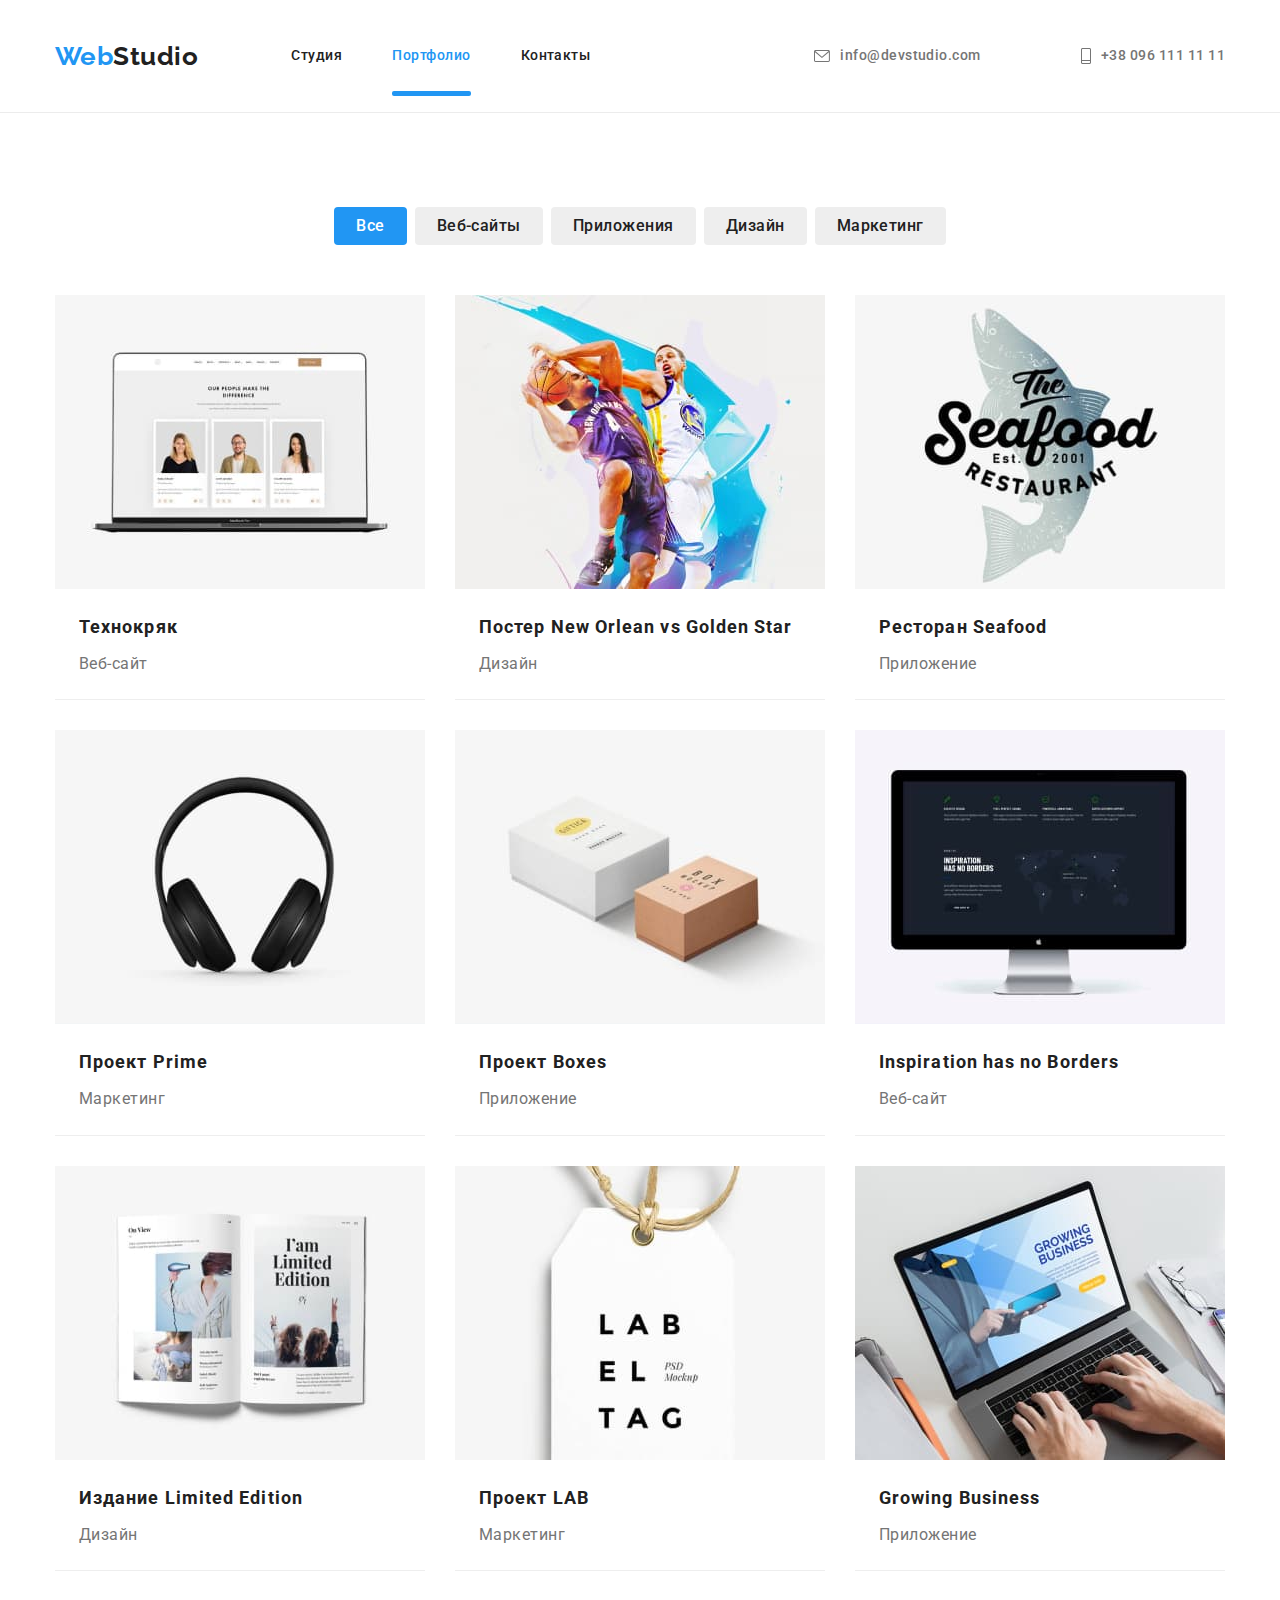
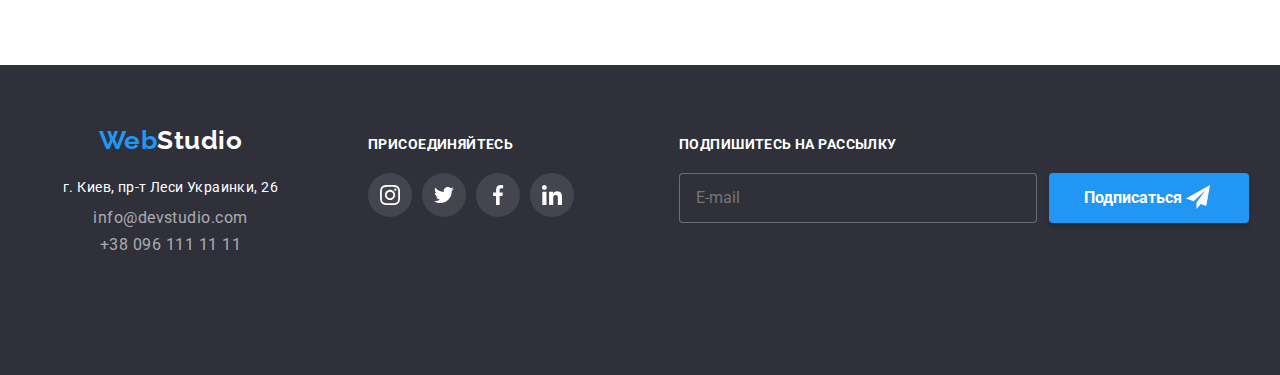
==== commit 1199e2fe: "8дз" ====
--- a/portfolio.html
+++ b/portfolio.html
@@ -294,7 +294,7 @@
         </div>    
             
             </footer>
-            <script slot="./js/menu.js"></script>
+            <script src="./js/menu.js"></script>
 </body>
 
 </html>--- a/css/main.min.css
+++ b/css/main.min.css
@@ -1 +1 @@
-/*! normalize.css v8.0.1 | MIT License | github.com/necolas/normalize.css */html{line-height:1.15;-webkit-text-size-adjust:100%}body{margin:0}main{display:block}h1{font-size:2em;margin:.67em 0}hr{box-sizing:content-box;height:0;overflow:visible}pre{font-family:monospace,monospace;font-size:1em}a{background-color:rgba(0,0,0,0)}abbr[title]{border-bottom:none;text-decoration:underline;text-decoration:underline dotted}b,strong{font-weight:bolder}code,kbd,samp{font-family:monospace,monospace;font-size:1em}small{font-size:80%}sub,sup{font-size:75%;line-height:0;position:relative;vertical-align:baseline}sub{bottom:-0.25em}sup{top:-0.5em}img{border-style:none}button,input,optgroup,select,textarea{font-family:inherit;font-size:100%;line-height:1.15;margin:0}button,input{overflow:visible}button,select{text-transform:none}button,[type=button],[type=reset],[type=submit]{-webkit-appearance:button}button::-moz-focus-inner,[type=button]::-moz-focus-inner,[type=reset]::-moz-focus-inner,[type=submit]::-moz-focus-inner{border-style:none;padding:0}button:-moz-focusring,[type=button]:-moz-focusring,[type=reset]:-moz-focusring,[type=submit]:-moz-focusring{outline:1px dotted ButtonText}fieldset{padding:.35em .75em .625em}legend{box-sizing:border-box;color:inherit;display:table;max-width:100%;padding:0;white-space:normal}progress{vertical-align:baseline}textarea{overflow:auto}[type=checkbox],[type=radio]{box-sizing:border-box;padding:0}[type=number]::-webkit-inner-spin-button,[type=number]::-webkit-outer-spin-button{height:auto}[type=search]{-webkit-appearance:textfield;outline-offset:-2px}[type=search]::-webkit-search-decoration{-webkit-appearance:none}::-webkit-file-upload-button{-webkit-appearance:button;font:inherit}details{display:block}summary{display:list-item}template{display:none}[hidden]{display:none}:root{--primary-text-color:#757575;--title-text-color:#212121;--accent-color:#2196F3;--color-color:#ffffff;--background-color:#2F303A}button{cursor:pointer;border-radius:4px;display:inline-block}body{background-color:var(--color-color);color:var(--primary-text-color);font-family:Roboto,Raleway,sans-serif;letter-spacing:.03em;margin:0 auto}.container{width:100%;margin:0 auto;padding-left:15px;padding-right:15px}@media screen and (min-width: 450px)and (max-width: 767px){.container{width:480px}}@media screen and (min-width: 768px)and (max-width: 1199px){.container{width:768px}}@media screen and (min-width: 1200px){.container{width:1200px}}h1,h2,h3{font-family:Roboto;color:#212121}ul{list-style:none}a{text-decoration:none}h1,h2,h3,h4,h5,h6,p{margin:0}ul,ol{margin:0;padding-left:0}img{display:block;max-width:100%;height:auto}@media screen and (min-width: 450px)and (max-width: 767px){img{width:450px}}@media screen and (min-width: 768px)and (max-width: 1199px){img{height:374px;width:354px}}.visually-hidden{position:absolute;white-space:nowrap;width:1px;height:1px;overflow:hidden;border:0;padding:0;clip:rect(0 0 0 0);clip-path:inset(50%);margin:-1px}.header{border-bottom:25px;margin:0;border-bottom:1px solid #ececec}@media screen and (min-width: 50px)and (max-width: 767px){.nav{padding-top:16px;padding-bottom:16px}}@media screen and (min-width: 768px)and (max-width: 1199px){.nav{display:flex;align-items:center}}@media screen and (min-width: 1200px){.nav{display:flex;align-items:center}}.nav__list{display:flex}@media screen and (min-width: 50px)and (max-width: 767px){.nav__list{display:none}}.nav__list .nav__item{margin-right:50px}.nav__list .nav__item:last-child{margin-right:0}.nav__list .link{color:var(--title-text-color);font-weight:500;font-size:14px;line-height:1.14;display:block;padding-top:32px;padding-bottom:32px;transition-property:color;transition-duration:250ms;transition-timing-function:cubic-bezier(0.4, 0, 0.2, 1)}.nav__link.studio::after{content:"";position:absolute;left:0;bottom:0;display:block;width:100%;height:5px;background-color:var(--accent-color);border-radius:2px}.nav__link.studio:hover::after{display:block}.link{position:relative}.nav__link.portfolio::after{content:"";position:absolute;left:0;bottom:0;display:block;width:100%;height:5px;background-color:var(--accent-color);border-radius:2px;opacity:0;transition-property:opacity;transition-duration:250ms;transition-timing-function:cubic-bezier(0.4, 0, 0.2, 1)}.nav__link.we::after{content:"";position:absolute;left:0;bottom:0;display:block;width:100%;height:5px;background-color:var(--accent-color);border-radius:2px;opacity:0;transition-property:opacity;transition-duration:250ms;transition-timing-function:cubic-bezier(0.4, 0, 0.2, 1)}.nav__list .link:hover,.nav__list .link:focus{color:var(--accent-color)}.nav__item .nav__link.studio{color:#2196f3}.nav__list.auth{display:flex;margin-left:auto}@media screen and (min-width: 50px)and (max-width: 767px){.nav__list.auth{display:none}}.nav__link.auth{color:var(--primary-text-color);font-weight:500;font-size:14px;line-height:1.14;padding-top:32px;padding-bottom:32px;display:inline-block;display:flex;align-items:center;justify-content:center;width:100%;height:100%;transition-property:color;transition-duration:250ms;transition-timing-function:cubic-bezier(0.4, 0, 0.2, 1)}.nav__icon.mail{max-width:16px;margin-right:10px;fill:currentColor}.nav__icon.phone{max-width:10px;margin-right:10px;fill:currentColor}.nav__list.auth .nav__item+.nav__item{margin-left:50px}.nav__link.auth:hover,.nav__link.auth:focus{color:var(--accent-color)}.menu-open-btn,.menu-close-btn{display:block;margin-left:auto}.menu-close-btn{margin-bottom:8px;fill:#212121}.mob-menu{position:fixed;top:0;left:0;background-color:#fff;box-shadow:0px 4px 8px rgba(0,0,0,.04),0px 2px 4px rgba(0,0,0,.08),0px 1px 3px rgba(0,0,0,.16);width:100%;height:100%;z-index:6;padding:21px 25px 48px 40px}@media screen and (min-width: 768px){.mob-menu{display:none}}.mob-menu .mob-menu__conteiner{height:100%;display:flex;flex-direction:column;justify-content:space-between;overflow-y:auto}.mob-menu__item{font-family:"Roboto";font-style:normal;font-weight:500;font-size:40px;line-height:1.18;letter-spacing:.02em;margin-bottom:36px}.mob-menu__item:last-child{margin-bottom:0}.mob-menu__studio{color:#2196f3}.mob-menu__portfolio{margin-bottom:32px;color:#212121}.mob-menu__we{color:#212121}.mob__list{display:inline-block}.mob__link.mob__auth{display:block;margin-bottom:32px}.mob__auvto{margin-bottom:64px}.mob__auth{font-size:34px;color:#2196f3}.mob__email{font-size:28px;color:#757575}.mob__link{font-family:"Roboto";font-style:normal;font-weight:500;line-height:1.1764705882;letter-spacing:.02em}.mob-social__list{display:flex;flex-wrap:nowrap}.mob-social__item:last-child{margin-right:0}.mob-social__item{padding-right:10px;position:relative;border-right:1px solid rgba(33,33,33,.2);margin-left:10px}.mob-social__link::after{content:"";padding-right:10px;position:absolute}.mob-social__item:last-child{border-right:none}.mob-social__link{font-family:"Roboto";font-style:normal;font-weight:500;font-size:18px;line-height:1.22;letter-spacing:.02em;color:#2196f3}.section{width:480px;height:400px;margin-left:auto;margin-right:auto;background-color:#2f303a;background-image:linear-gradient(rgba(47, 48, 58, 0.4), rgba(47, 48, 58, 0.4)),url(../img/Img-min.jpg);background-repeat:no-repeat;background-position:center;background-size:cover;color:var(--color-color);text-align:center}@media screen and (min-width: 1200px){.section{width:1200px;padding:200px 0;height:600px}}@media screen and (min-width: 768px)and (max-width: 1199px){.section{width:768px}}.section__title{color:var(--color-color);margin-bottom:30px;text-align:center;font-weight:900;font-size:26px;line-height:1.36;text-transform:uppercase;letter-spacing:.06em;margin-left:auto;margin-right:auto;padding-top:118px}@media screen and (min-width: 1200px){.section__title{font-size:44px}}@media screen and (max-width: 450px){.section__title{width:360px}}.backdrop{position:fixed;top:0;left:0;width:100%;height:100%;z-index:5;background-color:rgba(33,33,33,.5);opacity:1;transition:opacity 250ms cubic-bezier(0.4, 0, 0.2, 1),visibility 250ms cubic-bezier(0.4, 0, 0.2, 1)}.backdrop.is-hidden{opacity:0;pointer-events:none;visibility:hidden}.modal{position:absolute;top:50%;left:50%;transform:translate(-50%, -50%);width:528px;height:581px;background-color:var(--color-color);border-radius:4px;padding:40px}.modal__icon{width:11px;height:11px;justify-content:center;align-content:center;transition:fill 250ms cubic-bezier(0.4, 0, 0.2, 1)}.modal__icon:hover,.modal__icon:focus{fill:#2196f3}.button__primary{display:inline-block;cursor:pointer;color:var(--color-color);background-color:var(--accent-color);border:0 solid rgba(0,0,0,0);font-family:"Roboto";font-weight:700;font-size:16px;line-height:1.9;padding:10px 32px 10px 32px;min-width:200px;border:0px solid rgba(0,0,0,0);transition:background-color 250ms cubic-bezier(0.4, 0, 0.2, 1),color 250ms cubic-bezier(0.4, 0, 0.2, 1)}.button__primary:hover,.button__primary:focus{color:var(--title-text-color);background-color:#f5f4fa}.modal__botton{width:30px;height:30px;position:absolute;right:.66%;top:.66%;transform:translate(-0.66%, -0.66%);background-color:var(--color-color);border-radius:50%;border:1px solid rgba(0,0,0,.1)}.form__button{background:#188ce8;box-shadow:0px 4px 4px rgba(0,0,0,.15);border-radius:4px;display:inline-block;cursor:pointer;color:var(--color-color);background-color:var(--accent-color);border:0 solid rgba(0,0,0,0);font-family:"Roboto";font-weight:700;font-size:16px;line-height:1.9;padding:10px 55px 10px 56px;min-width:200px;border:0px solid rgba(0,0,0,0);transition:background-color 250ms cubic-bezier(0.4, 0, 0.2, 1),color 250ms cubic-bezier(0.4, 0, 0.2, 1)}.footer__button{background:#188ce8;box-shadow:0px 4px 4px rgba(0,0,0,.15);border-radius:4px;display:inline-block;cursor:pointer;color:var(--color-color);background-color:var(--accent-color);border:0 solid rgba(0,0,0,0);font-family:"Roboto";font-weight:700;font-size:16px;line-height:1.9;padding:10px 62px 10px 29px;min-width:200px;border:0px solid rgba(0,0,0,0);transition:background-color 250ms cubic-bezier(0.4, 0, 0.2, 1),color 250ms cubic-bezier(0.4, 0, 0.2, 1);width:200px;height:50px;position:relative;margin-left:12px}@media screen and (min-width: 450px)and (max-width: 767px){.footer__button{margin-left:125px}}@media screen and (min-width: 768px)and (max-width: 1199px){.footer__button{margin-left:276px}}.footer__button-icon{position:absolute;display:flex;height:24px;width:120%;margin-top:2px;margin-bottom:7px}.project__button{cursor:pointer;color:var(--title-text-color);background-color:#eee;border:0 solid rgba(0,0,0,0);font-family:"Roboto",sans-serif;font-style:normal;font-weight:500;font-size:16px;line-height:1.62;letter-spacing:.03em;padding:6px 22px 6px 22px;transition:background-color 250ms cubic-bezier(0.4, 0, 0.2, 1),color 250ms cubic-bezier(0.4, 0, 0.2, 1),box-shadow 250ms cubic-bezier(0.4, 0, 0.2, 1)}.project__button:hover,.project__button:focus{color:var(--color-color);background-color:var(--accent-color);box-shadow:0px 4px 4px rgba(0,0,0,.15),0px 2px 2px rgba(0,0,0,.15)}.project__button.blue{background-color:var(--accent-color);color:var(--color-color)}textarea{resize:none;width:448px;height:120px;padding:0;border:0;outline:none;display:block}input{border:1px solid rgba(33,33,33,.2);border-radius:4px;outline:none}.form__title{width:100%;font-family:"Roboto";font-style:normal;font-weight:700;font-size:20px;line-height:1.15;text-align:center;letter-spacing:.03em;color:#212121;margin-bottom:12px}.form__label-comment{display:flex;text-align:left;margin-bottom:4px}.form__label{text-align:left;margin-bottom:4px}.form__container{font-family:"Roboto";font-style:normal;font-weight:400;font-size:12px;line-height:1.17;letter-spacing:.01em;color:#757575;display:block}.form__name{margin-bottom:10px;display:flex;flex-direction:column;transition:transform 250ms cubic-bezier(0.4, 0, 0.2, 1);cursor:pointer;position:relative}.form__name input:focus,.form__textarea-placeholder:focus{border:1px solid #2196f3}.form__textarea{width:448px}.form__textarea-placeholder:hover,.form__name input:hover{border:1px solid #2196f3}.form__textarea-placeholder{border:1px solid rgba(33,33,33,.2);border-radius:4px;transition:border 250ms cubic-bezier(0.4, 0, 0.2, 1)}.form__textarea .form__textarea-placeholder{padding:12px 16px 12px 16px}.form__text-treaty{color:#2196f3;transition:color 250ms cubic-bezier(0.4, 0, 0.2, 1)}.form__text{font-size:14px;margin-left:8px;line-height:1.71;letter-spacing:.03em}.form__text-treaty{position:relative}.form__text a::before{content:"";bottom:2px;left:0;position:absolute;width:100%;height:1px;background-color:#2196f3}.form__name input{height:40px;padding-left:42px;padding-top:12px;padding-bottom:12px}.form__icon{position:absolute;top:70%;left:14px;display:inline-block;width:18px;height:18px;transform:translateY(-70%);fill:#212121;transition-property:fill;transition-duration:250ms;transition-timing-function:cubic-bezier(0.4, 0, 0.2, 1)}input:hover+.form__icon,input:focus+.form__icon{fill:#2196f3}.form__icon-check{display:inline-block;background-color:var(--color-color);width:16px;height:15px;left:4px;position:absolute;border:1px solid #212121;align-items:center;justify-content:center;margin-right:7px}.checkbox:checked+.form__icon-check{background-color:#2196f3}.form__checkbox{position:relative;margin-bottom:30px;margin-top:25px}.checkbox{left:0}.form__checkbox{text-align:center;display:inline-block;display:flex;align-items:center;justify-content:center;margin-top:20px;width:100%}.form__icon-checkbox{width:11px;height:8px;margin-right:7px;margin-left:0;padding-left:0}.nav__logo.top{margin-right:93px;padding-top:24px;padding-bottom:24px}.nav__logo.web{color:var(--accent-color);font-family:"Raleway";font-style:normal;font-weight:700;font-size:26px;line-height:1.19}.nav__logo.heder{color:var(--title-text-color);font-family:"Raleway";font-style:normal;font-weight:700;font-size:26px;line-height:1.19}.footer__logo{text-decoration:none;font-family:"Raleway",sans-serif;font-weight:700;font-size:26px;line-height:1.19;color:var(--color-color)}.section-list{color:var(--primary-text-color)}.section-list .content__title{color:var(--title-text-color);text-transform:uppercase}.project{padding-top:94px;padding-bottom:94px}.project__list{display:flex;justify-content:center;margin-bottom:50px}.project__item{margin-right:8px}.project__item:last-child{margin-right:0}.gallery__box{display:flex}.gallery{display:flex;flex-wrap:wrap;margin-left:-30px;margin-top:-30px}.gallery>.gallery__item{flex-basis:calc((100% - 90px)/3);margin-left:30px;margin-top:30px;border-bottom:1px solid #eee}.gallery:nth-child(n+7){margin-bottom:0}.gallery__link{display:inline-block;transition-property:box-shadow;transition-duration:250ms;transition-timing-function:cubic-bezier(0.4, 0, 0.2, 1)}.gallery__link:hover,.gallery__link:focus{box-shadow:0px 1px 1px rgba(0,0,0,.12),1px 4px 4px rgba(0,0,0,.06),1px 4px 6px rgba(0,0,0,.16);transition:box-shadow 250ms cubic-bezier(0.4, 0, 0.2, 1)}.gallery__link:hover .gallery__paragraph{transform:translateY(0);opacity:1}.gallery__help{padding:20px 24px 20px 24px}.gallery__text{color:var(--title-text-color);font-weight:700;font-size:18px;line-height:2;letter-spacing:.06em;margin-bottom:4px}.gallery__paragraph-portfolio{color:var(--primary-text-color);font-size:16px;line-height:1.9}.gallery__conteiner{position:relative;overflow:hidden}.gallery__paragraph{position:absolute;display:block;width:100%;height:100%;top:0;text-align:left;left:0;font-family:"Roboto";font-style:normal;font-weight:400;font-size:18px;line-height:1.56;letter-spacing:.03em;color:#fff;background-color:rgba(33,150,243,.9);padding:63px 24px;transform:translateY(100%);transition:transform 250ms cubic-bezier(0.4, 0, 0.2, 1)}@media screen and (min-width: 768px)and (max-width: 1199px){.cntainer-footer{display:flex}}@media screen and (min-width: 1200px){.cntainer-footer{display:flex}}.footer{background-color:var(--background-color)}@media screen and (min-width: 1200px){.footer{padding-top:60px;padding-bottom:60px}}.footer__blok{margin-bottom:60px;text-align:center}@media screen and (max-width: 450px)and (max-width: 767px){.footer__blok{display:flex;margin-bottom:60px;margin-right:0;flex-wrap:wrap}}@media screen and (min-width: 768px)and (max-width: 1199px){.footer__blok{text-align:center;width:fit-content;margin-left:61px}}@media screen and (min-width: 1200px){.footer__blok{margin-right:70px}}@media screen and (min-width: 1200px){.footer__container{display:flex;align-items:baseline}}@media screen and (min-width: 768px)and (max-width: 1199px){.footer__social{margin-left:165px}}@media screen and (min-width: 1200px){.footer__social{display:inline-block;padding:12px}}.footer__paragraph{font-weight:700;font-size:14px;line-height:1.14;letter-spacing:.03em;text-transform:uppercase;color:var(--color-color);margin-bottom:20px}@media screen and (min-width: 450px)and (max-width: 767px){.footer__paragraph{text-align:center}}@media screen and (min-width: 768px)and (max-width: 1199px){.footer__paragraph{text-align:center}}.footer__list-social{display:flex;justify-content:center}@media screen and (min-width: 450px)and (max-width: 767px){.footer__list-social{margin-bottom:60px}}@media screen and (min-width: 768px)and (max-width: 1199px){.footer__list-social{margin-bottom:60px}}.footer__item{width:44px;height:44px}.footer__item:not(:last-child){margin-right:10px}.footer__link{background-color:rgba(255,255,255,.1);width:100%;height:100%;display:flex;border-radius:50%;justify-content:center;align-items:center;transition-property:background-color;transition-duration:250ms;transition-timing-function:cubic-bezier(0.4, 0, 0.2, 1)}.footer__link:hover,.footer__link:focus{background-color:var(--accent-color)}.footer__icon{fill:var(--color-color)}@media screen and (min-width: 1200px){.footer-form__container{margin-left:93px}}.footer__input{display:inline-block;width:450px;height:50px;color:#fff;background-color:var(--background-color);outline:none;border:1px solid rgba(255,255,255,.3);font-size:16px}@media screen and (min-width: 450px)and (max-width: 767px){.footer__input{width:63.686%;margin-bottom:20px;width:450px;height:50px}}@media screen and (min-width: 768px)and (max-width: 1199px){.footer__input{margin-bottom:20px;margin-left:151px}}@media screen and (min-width: 1200px){.footer__input{width:358px}}.footer__input:focus{border:1px solid var(--color-color)}@media screen and (min-width: 1200px){.footer-form__bid{display:flex}}.footer-form__bid .footer__input{padding-left:16px}.footer-form__more{right:0}.address__item{margin-top:20px;width:231px}@media screen and (min-width: 450px)and (max-width: 767px){.address__list{margin-left:109px}}.address__item:not(:first-child){margin-top:9px}.address__link.map{font-weight:400;font-size:14px;line-height:1.71;letter-spacing:.03em;font-style:normal;color:var(--color-color);transition-property:color;transition-duration:250ms;transition-timing-function:cubic-bezier(0.4, 0, 0.2, 1)}.address__link.map:hover,.address__link.map:focus{color:var(--accent-color)}.address__link.contact{font-style:normal;color:rgba(255,255,255,.6);transition-property:color;transition-duration:250ms;transition-timing-function:cubic-bezier(0.4, 0, 0.2, 1)}.address__link.contact:hover,.address__link.contact:focus{color:var(--accent-color)}.section-list{padding:60px 0}@media screen and (min-width: 1200px){.section-list{padding:94px 0}}.content{display:flex}@media screen and (min-width: 768px)and (max-width: 1199px){.content{display:flex;flex-wrap:wrap}}@media screen and (min-width: 1200px){.container .content{display:flex;flex-wrap:nowrap}}@media screen and (min-width: 1200px){.container{width:1200px;padding-bottom:0}}.content{display:flex;flex-wrap:wrap}@media screen and (min-width: 768px)and (max-width: 1199px){.content{margin-left:auto;margin-right:auto}}.team__photo:last-child(-n+2){margin-bottom:0}.team__photo{margin-bottom:30px}@media screen and (min-width: 768px)and (max-width: 1199px){.team__photo{margin-right:30px}}@media screen and (min-width: 450px)and (max-width: 767px){.content__item{width:450px}}.content__title{width:320px;margin-bottom:10px;align-items:center;max-height:120px;border-radius:4px;font-weight:700;font-size:14px;line-height:1.14;letter-spacing:.03em}@media screen and (min-width: 450px)and (max-width: 767px){.content__title{width:450px}}@media screen and (min-width: 768px)and (max-width: 1199px){.content__title{width:354px}}@media screen and (min-width: 1200px){.content__title{width:270px;align-items:left}}.content__icon{max-width:70px;max-height:70px}.content__picture{width:100%;height:100%;background-color:#f5f4fa;display:flex;align-items:center;justify-content:center;height:120px;border-radius:4px;margin-bottom:30px}@media screen and (min-width: 450px)and (max-width: 767px){.content__picture{max-width:450px;margin-top:30px;height:120px}}@media screen and (min-width: 768px)and (max-width: 1199px){.content__picture{max-width:354px;display:flex}}@media screen and (min-width: 1200px){.content__picture{max-width:270px}}.content__paragraph{color:var(--primary-text-color);font-weight:400;font-size:14px;line-height:1.7}@media screen and (min-width: 450px)and (max-width: 767px){.content__paragraph{min-width:450px}}@media screen and (min-width: 768px)and (max-width: 1199px){.content__paragraph{width:354px}}@media screen and (min-width: 50px)and (max-width: 1199px){.photo{position:absolute;white-space:nowrap;width:1px;height:1px;overflow:hidden;border:0;padding:0;clip:rect(0 0 0 0);clip-path:inset(50%);margin:-1px}}.photo .photo__title{color:var(--title-text-color);font-weight:700;font-size:36px;line-height:1.17;text-align:center;margin-bottom:50px}.photo__title{margin:0px}.photo__list{display:flex;flex-wrap:nowrap;margin-left:-30px;margin-top:-30px}.photo__list .photo__item{flex-basis:calc((100% - 90px)/3);margin-left:30px;margin-top:30px}.photo__item:nth-child(n+3){margin-right:0}.photo__item{position:relative}@media screen and (min-width: 1200px){.photo__item img{width:370px}}.photo__paragraph{display:flex;align-items:center;justify-content:center;width:370px;height:70px;background-color:rgba(45,48,58,.8);position:absolute;text-align:center;bottom:0;font-family:"Roboto";font-style:normal;font-weight:700;font-size:14px;line-height:1.14;letter-spacing:.03em;text-transform:uppercase;color:var(--color-color)}.team__title{color:var(--title-text-color);font-weight:700;font-size:28px;line-height:1.17;text-align:center;margin-bottom:30px}.team{background-color:#f5f4fa;text-align:center}@media screen and (min-width: 768px)and (max-width: 1199px){.img-people{display:flex;flex-wrap:wrap}}@media screen and (min-width: 1200px){.img-people{display:flex;flex-wrap:nowrap}}.team__item-people{background-color:#fff;background:#fff;box-shadow:0px 1px 3px rgba(0,0,0,.12),0px 1px 1px rgba(0,0,0,.14),0px 2px 1px rgba(0,0,0,.2);border-radius:0px 0px 4px 4px}@media screen and (min-width: 1200px){.team__item-people{margin-right:30px}}.team__photo:last-child(-n+2){margin-bottom:0}.team__photo{margin-bottom:30px}@media screen and (min-width: 768px)and (max-width: 1199px){.team__photo{margin-right:30px}}@media screen and (max-width: 1200px){.team__photo:nth-child(2n){margin-right:0}}.team__item-people:nth-child(4n){margin-right:0}.team__item-people .team__container{padding-top:30px;padding-bottom:30px}.team__container .team__paragraph{font-family:"Roboto";font-style:normal;font-weight:400;font-size:16px;line-height:1.19;text-align:center;letter-spacing:.03em;margin-bottom:16px}.team__container .team__title-text{font-family:"Roboto";font-style:normal;font-weight:500;font-size:16px;line-height:1.19;text-align:center;letter-spacing:.03em;margin-bottom:10px;margin-top:0}.team__item{width:44px;height:44px;margin-right:10px}.team__item:last-child{margin-right:0}.team__link{width:100%;height:100%;background-color:#fff;border-radius:50%;display:flex;align-items:center;justify-content:center;transition-property:background-color;transition-duration:250ms;transition-timing-function:cubic-bezier(0.4, 0, 0.2, 1)}.team__icon{width:20px;height:20px;fill:#afb1b8;transition-property:fill;transition-duration:250ms;transition-timing-function:cubic-bezier(0.4, 0, 0.2, 1)}.team__link:hover,.team__link:focus{background-color:var(--accent-color)}.team__link:hover .team__icon,.team__link:focus .team__icon{fill:var(--color-color)}.team__list{display:flex;justify-content:center}.company-clients{padding-top:94px;padding-bottom:94px}.company__regular{margin-bottom:30px}.company__title{font-family:"Roboto";font-style:normal;font-weight:700;font-size:36px;line-height:1.17;text-align:center;letter-spacing:.03em;color:var(--title-text-color)}@media screen and (max-width: 450px){.company__title{font-size:28px}}@media screen and (min-width: 450px)and (max-width: 767px){.company__title{font-size:28px;margin-bottom:30px}}@media screen and (min-width: 768px)and (max-width: 1199px){.company__title{margin-bottom:50px}}@media screen and (min-width: 1200px){.company__title{margin-bottom:50px}}.compani__item{width:210px;height:92px}@media screen and (max-width: 450px){.compani__item{margin-bottom:30px}.compani__item .compani__item:last-child{margin-right:0px;font-size:28px}}@media screen and (min-width: 450px)and (max-width: 767px){.compani__item{font-size:28px}}.compani__item:nth-child(2n+1){margin-bottom:30px}@media screen and (min-width: 450px)and (max-width: 767px){.compani__item:nth-child(2n+1){margin-right:30px}.compani__item:nth-child(n+5){margin-bottom:0px}}@media screen and (min-width: 768px)and (max-width: 1199px){.compani__item:nth-child(-n+5){margin-right:30px}.compani__item:nth-child(3n+3){margin-right:0px}}@media screen and (min-width: 1200px){.compani__item{width:170px;margin-right:30px}.compani__item:last-child{margin-right:0px}}.company__link{width:100%;height:100%;background-color:var(--color-color);display:flex;align-items:center;justify-content:center;border:1px solid #afb1b8;border-radius:4px;transition-property:background-color;transition-duration:250ms;transition-timing-function:cubic-bezier(0.4, 0, 0.2, 1)}.company__link:hover,.company__link:focus{border-color:var(--accent-color)}.company__link:hover .company__icon,.company__link:focus .company__icon{fill:var(--accent-color)}.company__icon{fill:#afb1b8;transition-property:fill;transition-duration:250ms;transition-timing-function:cubic-bezier(0.4, 0, 0.2, 1)}.company__title{display:flex;flex-wrap:wrap;justify-content:center}/*# sourceMappingURL=main.min.css.map */+/*! normalize.css v8.0.1 | MIT License | github.com/necolas/normalize.css */html{line-height:1.15;-webkit-text-size-adjust:100%}body{margin:0}main{display:block}h1{font-size:2em;margin:.67em 0}hr{box-sizing:content-box;height:0;overflow:visible}pre{font-family:monospace,monospace;font-size:1em}a{background-color:rgba(0,0,0,0)}abbr[title]{border-bottom:none;text-decoration:underline;text-decoration:underline dotted}b,strong{font-weight:bolder}code,kbd,samp{font-family:monospace,monospace;font-size:1em}small{font-size:80%}sub,sup{font-size:75%;line-height:0;position:relative;vertical-align:baseline}sub{bottom:-0.25em}sup{top:-0.5em}img{border-style:none}button,input,optgroup,select,textarea{font-family:inherit;font-size:100%;line-height:1.15;margin:0}button,input{overflow:visible}button,select{text-transform:none}button,[type=button],[type=reset],[type=submit]{-webkit-appearance:button}button::-moz-focus-inner,[type=button]::-moz-focus-inner,[type=reset]::-moz-focus-inner,[type=submit]::-moz-focus-inner{border-style:none;padding:0}button:-moz-focusring,[type=button]:-moz-focusring,[type=reset]:-moz-focusring,[type=submit]:-moz-focusring{outline:1px dotted ButtonText}fieldset{padding:.35em .75em .625em}legend{box-sizing:border-box;color:inherit;display:table;max-width:100%;padding:0;white-space:normal}progress{vertical-align:baseline}textarea{overflow:auto}[type=checkbox],[type=radio]{box-sizing:border-box;padding:0}[type=number]::-webkit-inner-spin-button,[type=number]::-webkit-outer-spin-button{height:auto}[type=search]{-webkit-appearance:textfield;outline-offset:-2px}[type=search]::-webkit-search-decoration{-webkit-appearance:none}::-webkit-file-upload-button{-webkit-appearance:button;font:inherit}details{display:block}summary{display:list-item}template{display:none}[hidden]{display:none}:root{--primary-text-color:#757575;--title-text-color:#212121;--accent-color:#2196F3;--color-color:#ffffff;--background-color:#2F303A}button{cursor:pointer;border-radius:4px;display:inline-block}body{background-color:var(--color-color);color:var(--primary-text-color);font-family:Roboto,Raleway,sans-serif;letter-spacing:.03em;margin:0 auto}.container{width:100%;margin:0 auto;padding-left:15px;padding-right:15px}@media screen and (min-width: 450px)and (max-width: 767px){.container{width:480px}}@media screen and (min-width: 768px)and (max-width: 1199px){.container{width:768px}}@media screen and (min-width: 1200px){.container{width:1200px}}h1,h2,h3{font-family:Roboto;color:#212121}ul{list-style:none}a{text-decoration:none}h1,h2,h3,h4,h5,h6,p{margin:0}ul,ol{margin:0;padding-left:0}img{display:block;max-width:100%;height:auto}@media screen and (min-width: 450px)and (max-width: 767px){img{width:450px}}@media screen and (min-width: 768px)and (max-width: 1199px){img{height:374px;width:354px}}.visually-hidden{position:absolute;white-space:nowrap;width:1px;height:1px;overflow:hidden;border:0;padding:0;clip:rect(0 0 0 0);clip-path:inset(50%);margin:-1px}.header{border-bottom:25px;margin:0;border-bottom:1px solid #ececec;position:relative}.header .container.nav{display:flex;padding-top:16px;padding-bottom:16px;align-items:center}@media screen and (min-width: 768px)and (max-width: 1199px){.nav{display:flex;align-items:center}}@media screen and (min-width: 1200px){.nav{display:flex;align-items:center}}.nav__list{display:flex}@media screen and (min-width: 50px)and (max-width: 767px){.nav__list{display:none}}.nav__list .nav__item{margin-right:50px}.nav__list .nav__item:last-child{margin-right:0}.nav__list .link{color:var(--title-text-color);font-weight:500;font-size:14px;line-height:1.14;display:block;padding-top:32px;padding-bottom:32px;transition-property:color;transition-duration:250ms;transition-timing-function:cubic-bezier(0.4, 0, 0.2, 1)}.nav__link.studio::after{content:"";position:absolute;left:0;bottom:0;display:block;width:100%;height:5px;background-color:var(--accent-color);border-radius:2px}.nav__link.studio:hover::after{display:block}.link{position:relative}.nav__link.portfolio::after{content:"";position:absolute;left:0;bottom:0;display:block;width:100%;height:5px;background-color:var(--accent-color);border-radius:2px;opacity:0;transition-property:opacity;transition-duration:250ms;transition-timing-function:cubic-bezier(0.4, 0, 0.2, 1)}.nav__link.we::after{content:"";position:absolute;left:0;bottom:0;display:block;width:100%;height:5px;background-color:var(--accent-color);border-radius:2px;opacity:0;transition-property:opacity;transition-duration:250ms;transition-timing-function:cubic-bezier(0.4, 0, 0.2, 1)}.nav__list .link:hover,.nav__list .link:focus{color:var(--accent-color)}.nav__item .nav__link.studio{color:#2196f3}.nav__list.auth{display:flex;margin-left:auto}@media screen and (min-width: 50px)and (max-width: 767px){.nav__list.auth{display:none}}.nav__link.auth{color:var(--primary-text-color);font-weight:500;font-size:14px;line-height:1.14;padding-top:32px;padding-bottom:32px;display:inline-block;display:flex;align-items:center;justify-content:center;width:100%;height:100%;transition-property:color;transition-duration:250ms;transition-timing-function:cubic-bezier(0.4, 0, 0.2, 1)}.nav__icon.mail{max-width:16px;margin-right:10px;fill:currentColor}.nav__icon.phone{max-width:10px;margin-right:10px;fill:currentColor}.nav__list.auth .nav__item+.nav__item{margin-left:50px}.nav__link.auth:hover,.nav__link.auth:focus{color:var(--accent-color)}.menu-open-btn,.menu-close-btn{display:block;padding:0;border:none;cursor:pointer;background-color:rgba(0,0,0,0);width:40px;height:40px;margin-left:auto}.menu-close-btn{margin-bottom:8px;fill:#212121}.mob-menu{position:fixed;top:0;left:0;background-color:#fff;box-shadow:0px 4px 8px rgba(0,0,0,.04),0px 2px 4px rgba(0,0,0,.08),0px 1px 3px rgba(0,0,0,.16);width:100%;height:100%;z-index:6;padding:21px 25px 48px 40px}@media screen and (min-width: 768px){.mob-menu{display:none}}.mob-menu .mob-menu__conteiner{height:100%;display:flex;flex-direction:column;justify-content:space-between;overflow-y:auto}.mob-menu{opacity:1}.mob-menu.is-hidden{opacity:0;pointer-events:none;visibility:hidden}.mob-menu__item{font-family:"Roboto";font-style:normal;font-weight:500;font-size:40px;line-height:1.18;letter-spacing:.02em;margin-bottom:36px}.mob-menu__item:last-child{margin-bottom:0}.mob-menu__studio{color:#2196f3}.mob-menu__portfolio{margin-bottom:32px;color:#212121}.mob-menu__we{color:#212121}.mob__list{display:inline-block}.mob__link.mob__auth{display:block;margin-bottom:32px}.mob__auvto{margin-bottom:64px}.mob__auth{font-size:34px;color:#2196f3}.mob__email{font-size:28px;color:#757575}.mob__link{font-family:"Roboto";font-style:normal;font-weight:500;line-height:1.1764705882;letter-spacing:.02em}.mob-social__list{display:flex;flex-wrap:nowrap}.mob-social__item:last-child{margin-right:0}.mob-social__item{padding-right:10px;position:relative;border-right:1px solid rgba(33,33,33,.2);margin-left:10px}.mob-social__link::after{content:"";padding-right:10px;position:absolute}.mob-social__item:last-child{border-right:none}.mob-social__link{font-family:"Roboto";font-style:normal;font-weight:500;font-size:18px;line-height:1.22;letter-spacing:.02em;color:#2196f3}.section{width:480px;height:400px;margin-left:auto;margin-right:auto;background-color:#2f303a;background-image:linear-gradient(rgba(47, 48, 58, 0.4), rgba(47, 48, 58, 0.4)),url(../img/Img-min.jpg);background-repeat:no-repeat;background-position:center;background-size:cover;color:var(--color-color);text-align:center}@media screen and (min-width: 1200px){.section{width:1200px;padding:200px 0;height:600px}}@media screen and (min-width: 768px)and (max-width: 1199px){.section{width:768px}}.section__title{color:var(--color-color);margin-bottom:30px;text-align:center;font-weight:900;font-size:26px;line-height:1.36;text-transform:uppercase;letter-spacing:.06em;margin-left:auto;margin-right:auto;padding-top:118px}@media screen and (min-width: 1200px){.section__title{font-size:44px}}@media screen and (max-width: 450px){.section__title{width:360px}}.backdrop{position:fixed;top:0;left:0;width:100%;height:100%;z-index:5;background-color:rgba(33,33,33,.5);opacity:1;transition:opacity 250ms cubic-bezier(0.4, 0, 0.2, 1),visibility 250ms cubic-bezier(0.4, 0, 0.2, 1)}.backdrop.is-hidden{opacity:0;pointer-events:none;visibility:hidden}.modal{position:absolute;top:50%;left:50%;transform:translate(-50%, -50%);width:528px;height:581px;background-color:var(--color-color);border-radius:4px;padding:40px}.modal__icon{width:11px;height:11px;justify-content:center;align-content:center;transition:fill 250ms cubic-bezier(0.4, 0, 0.2, 1)}.modal__icon:hover,.modal__icon:focus{fill:#2196f3}.button__primary{display:inline-block;cursor:pointer;color:var(--color-color);background-color:var(--accent-color);border:0 solid rgba(0,0,0,0);font-family:"Roboto";font-weight:700;font-size:16px;line-height:1.9;padding:10px 32px 10px 32px;min-width:200px;border:0px solid rgba(0,0,0,0);transition:background-color 250ms cubic-bezier(0.4, 0, 0.2, 1),color 250ms cubic-bezier(0.4, 0, 0.2, 1)}.button__primary:hover,.button__primary:focus{color:var(--title-text-color);background-color:#f5f4fa}.modal__botton{width:30px;height:30px;position:absolute;right:.66%;top:.66%;transform:translate(-0.66%, -0.66%);background-color:var(--color-color);border-radius:50%;border:1px solid rgba(0,0,0,.1)}.form__button{background:#188ce8;box-shadow:0px 4px 4px rgba(0,0,0,.15);border-radius:4px;display:inline-block;cursor:pointer;color:var(--color-color);background-color:var(--accent-color);border:0 solid rgba(0,0,0,0);font-family:"Roboto";font-weight:700;font-size:16px;line-height:1.9;padding:10px 55px 10px 56px;min-width:200px;border:0px solid rgba(0,0,0,0);transition:background-color 250ms cubic-bezier(0.4, 0, 0.2, 1),color 250ms cubic-bezier(0.4, 0, 0.2, 1)}.footer__button{background:#188ce8;box-shadow:0px 4px 4px rgba(0,0,0,.15);border-radius:4px;display:inline-block;cursor:pointer;color:var(--color-color);background-color:var(--accent-color);border:0 solid rgba(0,0,0,0);font-family:"Roboto";font-weight:700;font-size:16px;line-height:1.9;padding:10px 62px 10px 29px;min-width:200px;border:0px solid rgba(0,0,0,0);transition:background-color 250ms cubic-bezier(0.4, 0, 0.2, 1),color 250ms cubic-bezier(0.4, 0, 0.2, 1);width:200px;height:50px;position:relative;margin-left:12px}@media screen and (min-width: 450px)and (max-width: 767px){.footer__button{margin-left:125px}}@media screen and (min-width: 768px)and (max-width: 1199px){.footer__button{margin-left:276px}}.footer__button-icon{position:absolute;display:flex;height:24px;width:120%;margin-top:2px;margin-bottom:7px}.project__button{cursor:pointer;color:var(--title-text-color);background-color:#eee;border:0 solid rgba(0,0,0,0);font-family:"Roboto",sans-serif;font-style:normal;font-weight:500;font-size:16px;line-height:1.62;letter-spacing:.03em;padding:6px 22px 6px 22px;transition:background-color 250ms cubic-bezier(0.4, 0, 0.2, 1),color 250ms cubic-bezier(0.4, 0, 0.2, 1),box-shadow 250ms cubic-bezier(0.4, 0, 0.2, 1)}.project__button:hover,.project__button:focus{color:var(--color-color);background-color:var(--accent-color);box-shadow:0px 4px 4px rgba(0,0,0,.15),0px 2px 2px rgba(0,0,0,.15)}.project__button.blue{background-color:var(--accent-color);color:var(--color-color)}textarea{resize:none;width:448px;height:120px;padding:0;border:0;outline:none;display:block}input{border:1px solid rgba(33,33,33,.2);border-radius:4px;outline:none}.form__title{width:100%;font-family:"Roboto";font-style:normal;font-weight:700;font-size:20px;line-height:1.15;text-align:center;letter-spacing:.03em;color:#212121;margin-bottom:12px}.form__label-comment{display:flex;text-align:left;margin-bottom:4px}.form__label{text-align:left;margin-bottom:4px}.form__container{font-family:"Roboto";font-style:normal;font-weight:400;font-size:12px;line-height:1.17;letter-spacing:.01em;color:#757575;display:block}.form__name{margin-bottom:10px;display:flex;flex-direction:column;transition:transform 250ms cubic-bezier(0.4, 0, 0.2, 1);cursor:pointer;position:relative}.form__name input:focus,.form__textarea-placeholder:focus{border:1px solid #2196f3}.form__textarea{width:448px}.form__textarea-placeholder:hover,.form__name input:hover{border:1px solid #2196f3}.form__textarea-placeholder{border:1px solid rgba(33,33,33,.2);border-radius:4px;transition:border 250ms cubic-bezier(0.4, 0, 0.2, 1)}.form__textarea .form__textarea-placeholder{padding:12px 16px 12px 16px}.form__text-treaty{color:#2196f3;transition:color 250ms cubic-bezier(0.4, 0, 0.2, 1)}.form__text{font-size:14px;margin-left:8px;line-height:1.71;letter-spacing:.03em}.form__text-treaty{position:relative}.form__text a::before{content:"";bottom:2px;left:0;position:absolute;width:100%;height:1px;background-color:#2196f3}.form__name input{height:40px;padding-left:42px;padding-top:12px;padding-bottom:12px}.form__icon{position:absolute;top:70%;left:14px;display:inline-block;width:18px;height:18px;transform:translateY(-70%);fill:#212121;transition-property:fill;transition-duration:250ms;transition-timing-function:cubic-bezier(0.4, 0, 0.2, 1)}input:hover+.form__icon,input:focus+.form__icon{fill:#2196f3}.form__icon-check{display:inline-block;background-color:var(--color-color);width:16px;height:15px;left:4px;position:absolute;border:1px solid #212121;align-items:center;justify-content:center;margin-right:7px}.checkbox:checked+.form__icon-check{background-color:#2196f3}.form__checkbox{position:relative;margin-bottom:30px;margin-top:25px}.checkbox{left:0}.form__checkbox{text-align:center;display:inline-block;display:flex;align-items:center;justify-content:center;margin-top:20px;width:100%}.form__icon-checkbox{width:11px;height:8px;margin-right:7px;margin-left:0;padding-left:0}.nav__logo.top{margin-right:93px;padding-top:24px;padding-bottom:24px}.nav__logo.web{color:var(--accent-color);font-family:"Raleway";font-style:normal;font-weight:700;font-size:26px;line-height:1.19}.nav__logo.heder{color:var(--title-text-color);font-family:"Raleway";font-style:normal;font-weight:700;font-size:26px;line-height:1.19}.footer__logo{text-decoration:none;font-family:"Raleway",sans-serif;font-weight:700;font-size:26px;line-height:1.19;color:var(--color-color)}.section-list{color:var(--primary-text-color)}.section-list .content__title{color:var(--title-text-color);text-transform:uppercase}.project{padding-top:94px;padding-bottom:94px}.project__list{display:flex;justify-content:center;margin-bottom:50px}.project__item{margin-right:8px}.project__item:last-child{margin-right:0}.gallery__box{display:flex}.gallery{display:flex;flex-wrap:wrap;margin-left:-30px;margin-top:-30px}.gallery>.gallery__item{flex-basis:calc((100% - 90px)/3);margin-left:30px;margin-top:30px;border-bottom:1px solid #eee}.gallery:nth-child(n+7){margin-bottom:0}.gallery__link{display:inline-block;transition-property:box-shadow;transition-duration:250ms;transition-timing-function:cubic-bezier(0.4, 0, 0.2, 1)}.gallery__link:hover,.gallery__link:focus{box-shadow:0px 1px 1px rgba(0,0,0,.12),1px 4px 4px rgba(0,0,0,.06),1px 4px 6px rgba(0,0,0,.16);transition:box-shadow 250ms cubic-bezier(0.4, 0, 0.2, 1)}.gallery__link:hover .gallery__paragraph{transform:translateY(0);opacity:1}.gallery__help{padding:20px 24px 20px 24px}.gallery__text{color:var(--title-text-color);font-weight:700;font-size:18px;line-height:2;letter-spacing:.06em;margin-bottom:4px}.gallery__paragraph-portfolio{color:var(--primary-text-color);font-size:16px;line-height:1.9}.gallery__conteiner{position:relative;overflow:hidden}.gallery__paragraph{position:absolute;display:block;width:100%;height:100%;top:0;text-align:left;left:0;font-family:"Roboto";font-style:normal;font-weight:400;font-size:18px;line-height:1.56;letter-spacing:.03em;color:#fff;background-color:rgba(33,150,243,.9);padding:63px 24px;transform:translateY(100%);transition:transform 250ms cubic-bezier(0.4, 0, 0.2, 1)}@media screen and (min-width: 768px)and (max-width: 1199px){.cntainer-footer{display:flex}}@media screen and (min-width: 1200px){.cntainer-footer{display:flex}}.footer{background-color:var(--background-color)}@media screen and (min-width: 1200px){.footer{padding-top:60px;padding-bottom:60px}}.footer__blok{margin-bottom:60px;text-align:center}@media screen and (max-width: 450px)and (max-width: 767px){.footer__blok{display:flex;margin-bottom:60px;margin-right:0;flex-wrap:wrap}}@media screen and (min-width: 768px)and (max-width: 1199px){.footer__blok{text-align:center;width:fit-content;margin-left:61px}}@media screen and (min-width: 1200px){.footer__blok{margin-right:70px}}@media screen and (min-width: 1200px){.footer__container{display:flex;align-items:baseline}}@media screen and (min-width: 768px)and (max-width: 1199px){.footer__social{margin-left:165px}}@media screen and (min-width: 1200px){.footer__social{display:inline-block;padding:12px}}.footer__paragraph{font-weight:700;font-size:14px;line-height:1.14;letter-spacing:.03em;text-transform:uppercase;color:var(--color-color);margin-bottom:20px}@media screen and (min-width: 450px)and (max-width: 767px){.footer__paragraph{text-align:center}}@media screen and (min-width: 768px)and (max-width: 1199px){.footer__paragraph{text-align:center}}.footer__list-social{display:flex;justify-content:center}@media screen and (min-width: 450px)and (max-width: 767px){.footer__list-social{margin-bottom:60px}}@media screen and (min-width: 768px)and (max-width: 1199px){.footer__list-social{margin-bottom:60px}}.footer__item{width:44px;height:44px}.footer__item:not(:last-child){margin-right:10px}.footer__link{background-color:rgba(255,255,255,.1);width:100%;height:100%;display:flex;border-radius:50%;justify-content:center;align-items:center;transition-property:background-color;transition-duration:250ms;transition-timing-function:cubic-bezier(0.4, 0, 0.2, 1)}.footer__link:hover,.footer__link:focus{background-color:var(--accent-color)}.footer__icon{fill:var(--color-color)}@media screen and (min-width: 1200px){.footer-form__container{margin-left:93px}}.footer__input{display:inline-block;width:450px;height:50px;color:#fff;background-color:var(--background-color);outline:none;border:1px solid rgba(255,255,255,.3);font-size:16px}@media screen and (min-width: 450px)and (max-width: 767px){.footer__input{width:63.686%;margin-bottom:20px;width:450px;height:50px}}@media screen and (min-width: 768px)and (max-width: 1199px){.footer__input{margin-bottom:20px;margin-left:151px}}@media screen and (min-width: 1200px){.footer__input{width:358px}}.footer__input:focus{border:1px solid var(--color-color)}@media screen and (min-width: 1200px){.footer-form__bid{display:flex}}.footer-form__bid .footer__input{padding-left:16px}.footer-form__more{right:0}.address__item{margin-top:20px;width:231px}@media screen and (min-width: 450px)and (max-width: 767px){.address__list{margin-left:109px}}.address__item:not(:first-child){margin-top:9px}.address__link.map{font-weight:400;font-size:14px;line-height:1.71;letter-spacing:.03em;font-style:normal;color:var(--color-color);transition-property:color;transition-duration:250ms;transition-timing-function:cubic-bezier(0.4, 0, 0.2, 1)}.address__link.map:hover,.address__link.map:focus{color:var(--accent-color)}.address__link.contact{font-style:normal;color:rgba(255,255,255,.6);transition-property:color;transition-duration:250ms;transition-timing-function:cubic-bezier(0.4, 0, 0.2, 1)}.address__link.contact:hover,.address__link.contact:focus{color:var(--accent-color)}.section-list{padding:60px 0}@media screen and (min-width: 1200px){.section-list{padding:94px 0}}.content{display:flex}@media screen and (min-width: 768px)and (max-width: 1199px){.content{display:flex;flex-wrap:wrap}}@media screen and (min-width: 1200px){.container .content{display:flex;flex-wrap:nowrap}}@media screen and (min-width: 1200px){.container{width:1200px;padding-bottom:0}}.content{display:flex;flex-wrap:wrap}@media screen and (min-width: 768px)and (max-width: 1199px){.content{margin-left:auto;margin-right:auto}}.team__photo:last-child(-n+2){margin-bottom:0}.team__photo{margin-bottom:30px}@media screen and (min-width: 768px)and (max-width: 1199px){.team__photo{margin-right:30px}}@media screen and (min-width: 450px)and (max-width: 767px){.content__item{width:450px}}.content__title{width:320px;margin-bottom:10px;align-items:center;max-height:120px;border-radius:4px;font-weight:700;font-size:14px;line-height:1.14;letter-spacing:.03em}@media screen and (min-width: 450px)and (max-width: 767px){.content__title{width:450px}}@media screen and (min-width: 768px)and (max-width: 1199px){.content__title{width:354px}}@media screen and (min-width: 1200px){.content__title{width:270px;align-items:left}}.content__icon{max-width:70px;max-height:70px}.content__picture{width:100%;height:100%;background-color:#f5f4fa;display:flex;align-items:center;justify-content:center;height:120px;border-radius:4px;margin-bottom:30px}@media screen and (min-width: 450px)and (max-width: 767px){.content__picture{max-width:450px;margin-top:30px;height:120px}}@media screen and (min-width: 768px)and (max-width: 1199px){.content__picture{max-width:354px;display:flex}}@media screen and (min-width: 1200px){.content__picture{max-width:270px}}.content__paragraph{color:var(--primary-text-color);font-weight:400;font-size:14px;line-height:1.7}@media screen and (min-width: 450px)and (max-width: 767px){.content__paragraph{min-width:450px}}@media screen and (min-width: 768px)and (max-width: 1199px){.content__paragraph{width:354px}}@media screen and (min-width: 50px)and (max-width: 1199px){.photo{position:absolute;white-space:nowrap;width:1px;height:1px;overflow:hidden;border:0;padding:0;clip:rect(0 0 0 0);clip-path:inset(50%);margin:-1px}}.photo .photo__title{color:var(--title-text-color);font-weight:700;font-size:36px;line-height:1.17;text-align:center;margin-bottom:50px}.photo__title{margin:0px}.photo__list{display:flex;flex-wrap:nowrap;margin-left:-30px;margin-top:-30px}.photo__list .photo__item{flex-basis:calc((100% - 90px)/3);margin-left:30px;margin-top:30px}.photo__item:nth-child(n+3){margin-right:0}.photo__item{position:relative}@media screen and (min-width: 1200px){.photo__item img{width:370px}}.photo__paragraph{display:flex;align-items:center;justify-content:center;width:370px;height:70px;background-color:rgba(45,48,58,.8);position:absolute;text-align:center;bottom:0;font-family:"Roboto";font-style:normal;font-weight:700;font-size:14px;line-height:1.14;letter-spacing:.03em;text-transform:uppercase;color:var(--color-color)}.team__title{color:var(--title-text-color);font-weight:700;font-size:28px;line-height:1.17;text-align:center;margin-bottom:30px}.team{background-color:#f5f4fa;text-align:center}@media screen and (min-width: 768px)and (max-width: 1199px){.img-people{display:flex;flex-wrap:wrap}}@media screen and (min-width: 1200px){.img-people{display:flex;flex-wrap:nowrap}}.team__item-people{background-color:#fff;background:#fff;box-shadow:0px 1px 3px rgba(0,0,0,.12),0px 1px 1px rgba(0,0,0,.14),0px 2px 1px rgba(0,0,0,.2);border-radius:0px 0px 4px 4px}@media screen and (min-width: 1200px){.team__item-people{margin-right:30px}}.team__photo:last-child(-n+2){margin-bottom:0}.team__photo{margin-bottom:30px}@media screen and (min-width: 768px)and (max-width: 1199px){.team__photo{margin-right:30px}}@media screen and (max-width: 1200px){.team__photo:nth-child(2n){margin-right:0}}.team__item-people:nth-child(4n){margin-right:0}.team__item-people .team__container{padding-top:30px;padding-bottom:30px}.team__container .team__paragraph{font-family:"Roboto";font-style:normal;font-weight:400;font-size:16px;line-height:1.19;text-align:center;letter-spacing:.03em;margin-bottom:16px}.team__container .team__title-text{font-family:"Roboto";font-style:normal;font-weight:500;font-size:16px;line-height:1.19;text-align:center;letter-spacing:.03em;margin-bottom:10px;margin-top:0}.team__item{width:44px;height:44px;margin-right:10px}.team__item:last-child{margin-right:0}.team__link{width:100%;height:100%;background-color:#fff;border-radius:50%;display:flex;align-items:center;justify-content:center;transition-property:background-color;transition-duration:250ms;transition-timing-function:cubic-bezier(0.4, 0, 0.2, 1)}.team__icon{width:20px;height:20px;fill:#afb1b8;transition-property:fill;transition-duration:250ms;transition-timing-function:cubic-bezier(0.4, 0, 0.2, 1)}.team__link:hover,.team__link:focus{background-color:var(--accent-color)}.team__link:hover .team__icon,.team__link:focus .team__icon{fill:var(--color-color)}.team__list{display:flex;justify-content:center}.company-clients{padding-top:94px;padding-bottom:94px}.company__regular{margin-bottom:30px}.company__title{font-family:"Roboto";font-style:normal;font-weight:700;font-size:36px;line-height:1.17;text-align:center;letter-spacing:.03em;color:var(--title-text-color)}@media screen and (max-width: 450px){.company__title{font-size:28px}}@media screen and (min-width: 450px)and (max-width: 767px){.company__title{font-size:28px;margin-bottom:30px}}@media screen and (min-width: 768px)and (max-width: 1199px){.company__title{margin-bottom:50px}}@media screen and (min-width: 1200px){.company__title{margin-bottom:50px}}.compani__item{width:210px;height:92px}@media screen and (max-width: 450px){.compani__item{margin-bottom:30px}.compani__item .compani__item:last-child{margin-right:0px;font-size:28px}}@media screen and (min-width: 450px)and (max-width: 767px){.compani__item{font-size:28px}}.compani__item:nth-child(2n+1){margin-bottom:30px}@media screen and (min-width: 450px)and (max-width: 767px){.compani__item:nth-child(2n+1){margin-right:30px}.compani__item:nth-child(n+5){margin-bottom:0px}}@media screen and (min-width: 768px)and (max-width: 1199px){.compani__item:nth-child(-n+5){margin-right:30px}.compani__item:nth-child(3n+3){margin-right:0px}}@media screen and (min-width: 1200px){.compani__item{width:170px;margin-right:30px}.compani__item:last-child{margin-right:0px}}.company__link{width:100%;height:100%;background-color:var(--color-color);display:flex;align-items:center;justify-content:center;border:1px solid #afb1b8;border-radius:4px;transition-property:background-color;transition-duration:250ms;transition-timing-function:cubic-bezier(0.4, 0, 0.2, 1)}.company__link:hover,.company__link:focus{border-color:var(--accent-color)}.company__link:hover .company__icon,.company__link:focus .company__icon{fill:var(--accent-color)}.company__icon{fill:#afb1b8;transition-property:fill;transition-duration:250ms;transition-timing-function:cubic-bezier(0.4, 0, 0.2, 1)}.company__title{display:flex;flex-wrap:wrap;justify-content:center}/*# sourceMappingURL=main.min.css.map */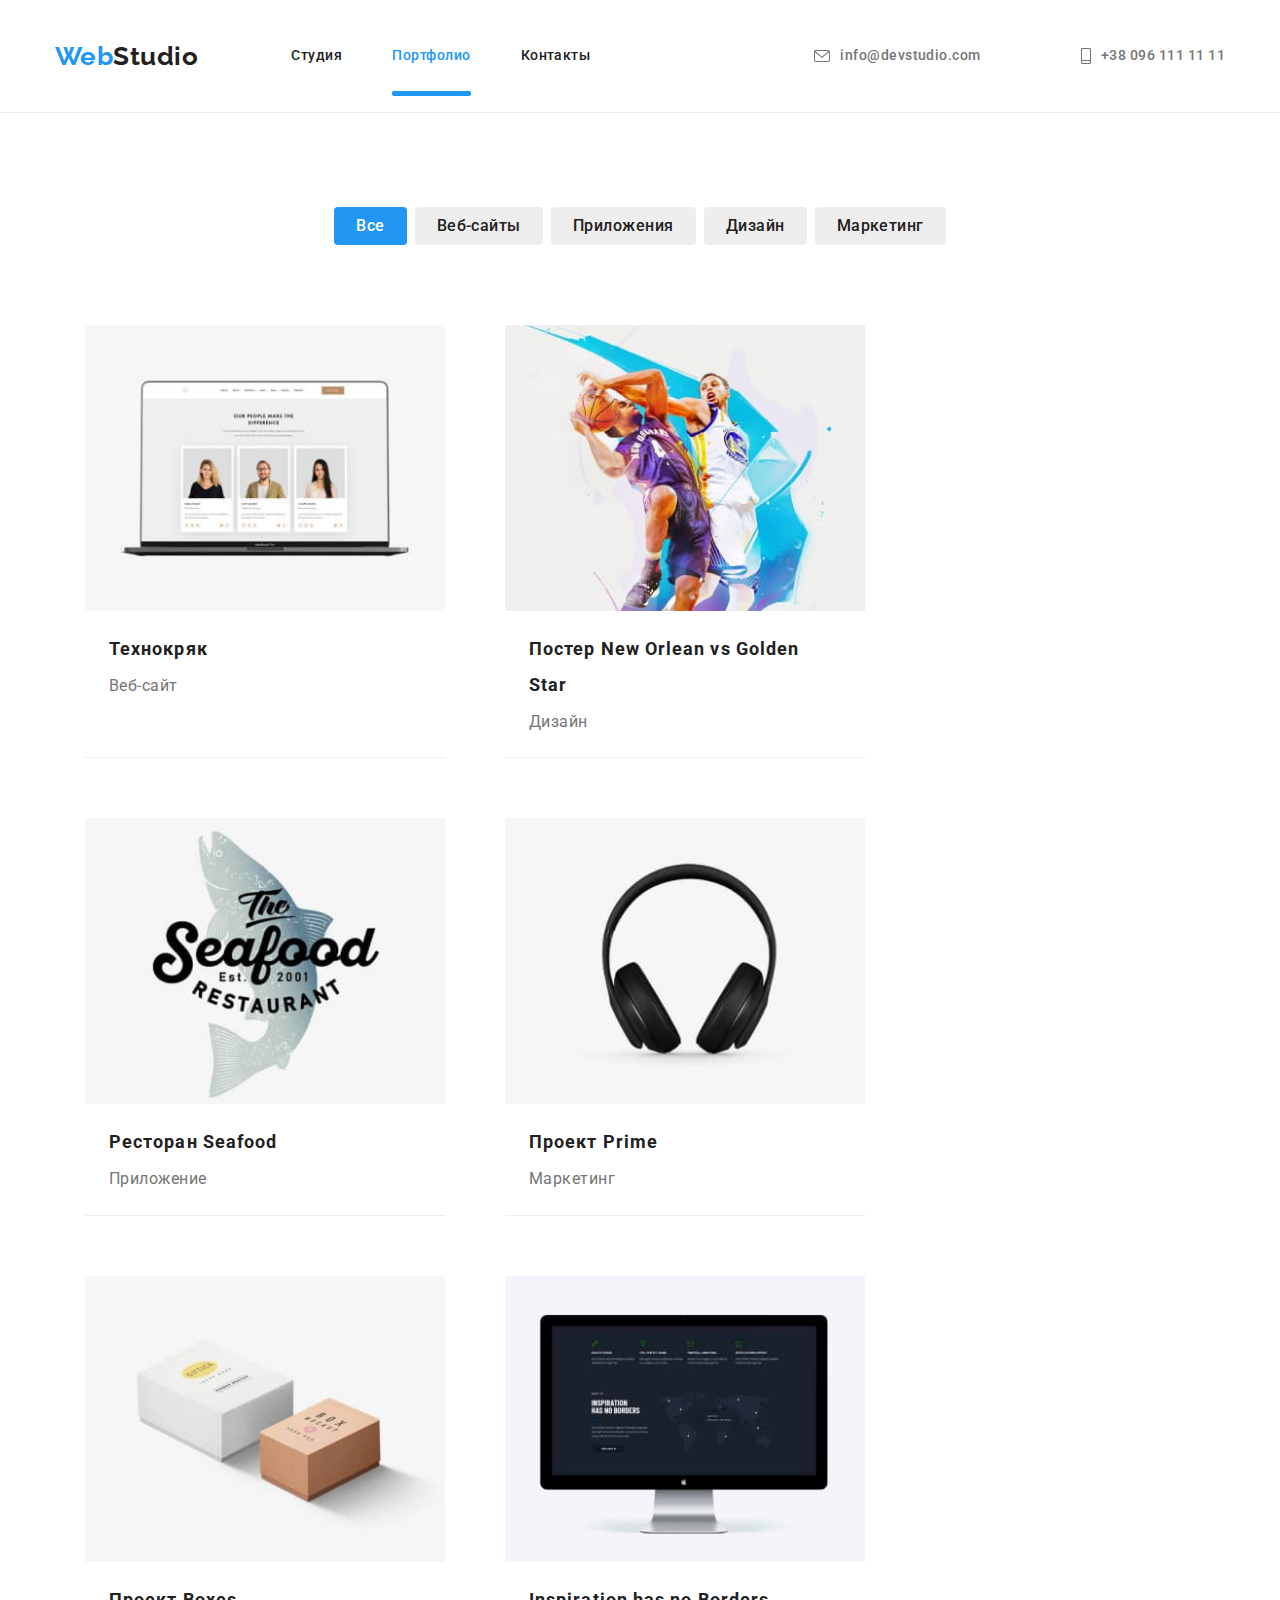
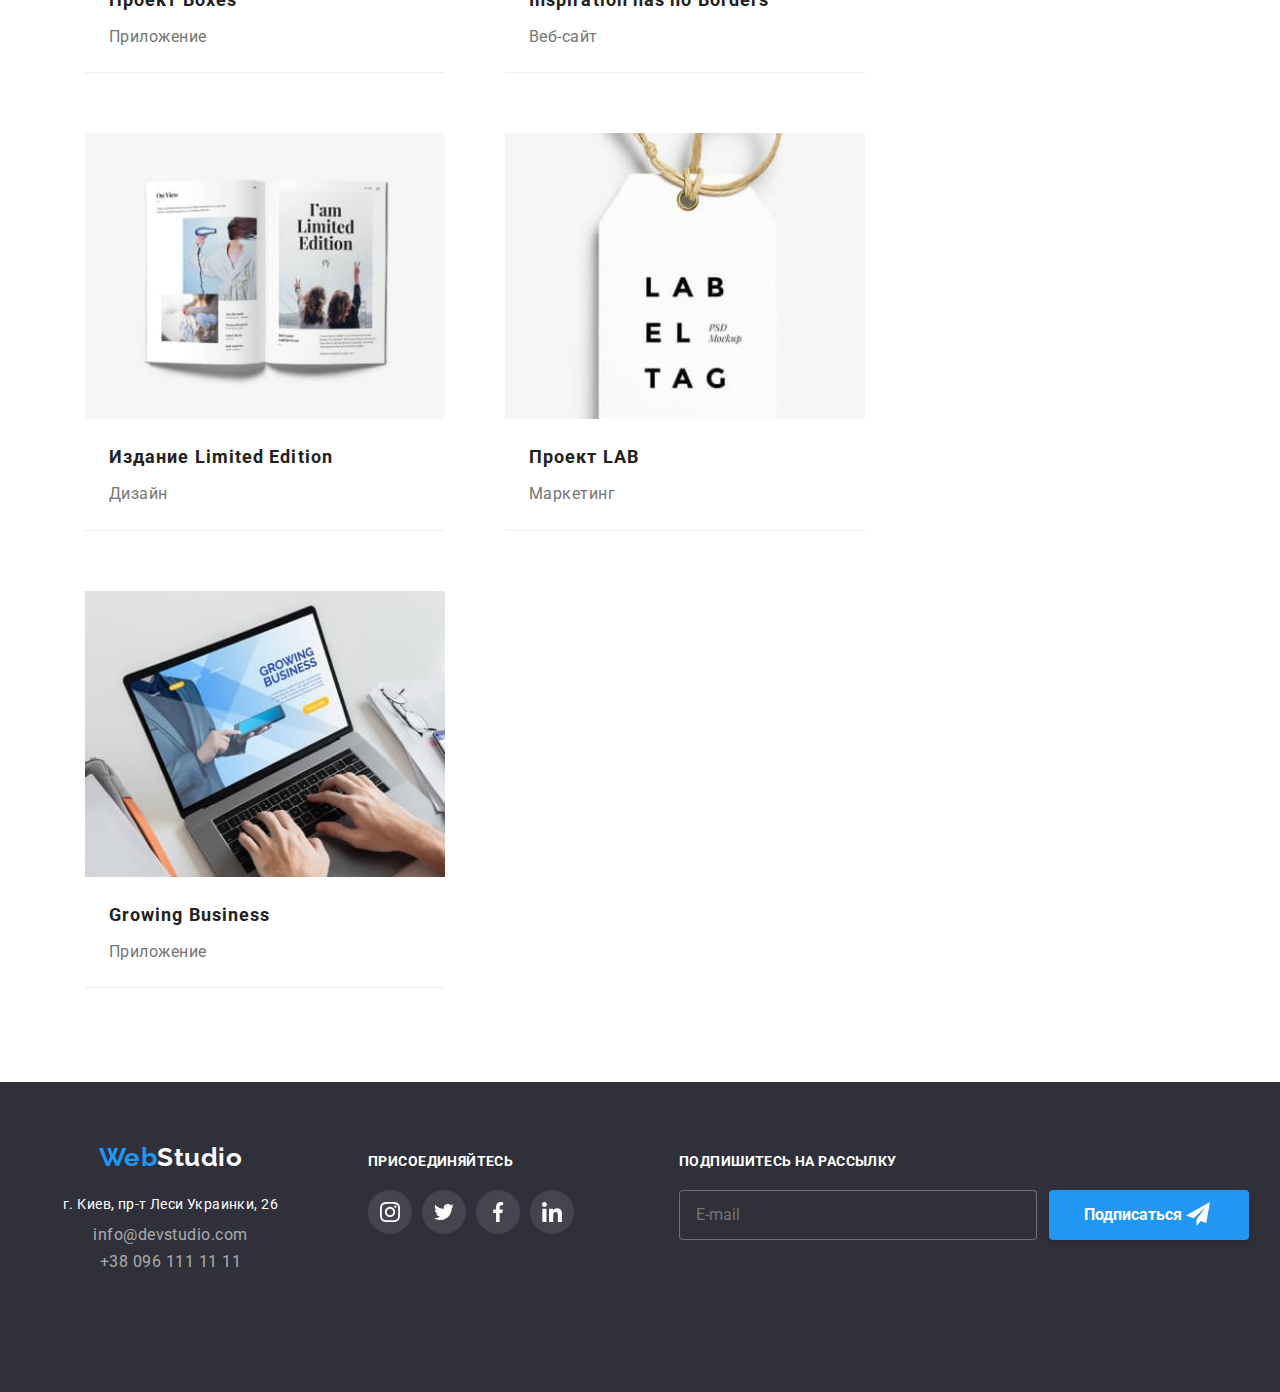
==== commit b83622ed: "8 дз" ====
--- a/portfolio.html
+++ b/portfolio.html
@@ -42,6 +42,47 @@
                 </svg>+38 096 111 11 11</a>
             </li>
         </ul>
+        <button type="button" class="menu-open-btn" data-menu-open> 
+            <svg class=""   width="40" height="40">
+            <use href="./img/symbola-defs.svg#icon-menu_40px" ></use>
+        </svg>
+        
+    </button>
+        </div>
+        <div class="mob-menu is-hidden" data-menu>
+            <div class="mob-menu__conteiner">
+                <div class="mob__menu-top">
+            <button type="button" class="menu-close-btn" data-menu-close> 
+            <svg  width="40" height="40" >
+                <use href="./img/symbola-defs.svg#icon-close_40px" ></use>
+            </svg>
+        </button>
+        
+        <ul class="mob-menu__list list ">
+            <li class="mob-menu__item"><a href="" class="mob-menu__link link mob-menu__studio">Студия</a></li>
+            <li class="mob-menu__item"><a href="./portfolio.html" class="mob-menu__link link mob-menu__portfolio">Портфолио</a></li>
+            <li class="mob-menu__item"><a href="" class="mob-menu__link link mob-menu__we">Контакты</a></li>
+        </ul>
+       </div>
+    <div class="mob__menu-bottom">
+    <ul class="mob__list mob__auvto list ">
+        <li class="mob__item">
+   
+            <a href="tel:+380961111111" class="mob__link mob__auth link">+38 096 111 11 11</a>
+        </li>
+        <li class="mob__item">
+            <a href="mailto:info@devstudio.com" class="mob__link mob__email link">info@devstudio.com</a>
+    
+        </li>
+    </ul>
+    <ul class="mob-social__list list">
+        <li class="mob-social__item"><a href="" class="mob-social__link link">Instagram</a></li>
+        <li class="mob-social__item"><a href="" class="mob-social__link link">Twitter</a></li>
+        <li class="mob-social__item"><a href="" class="mob-social__link link">Facebook</a></li>
+        <li class="mob-social__item"><a href="" class="mob-social__link link">LinkedIn</a></li>
+    </ul>
+    </div>
+     </div>
         </div>
     </header>
     <main>
--- a/css/main.min.css
+++ b/css/main.min.css
@@ -1 +1 @@
-/*! normalize.css v8.0.1 | MIT License | github.com/necolas/normalize.css */html{line-height:1.15;-webkit-text-size-adjust:100%}body{margin:0}main{display:block}h1{font-size:2em;margin:.67em 0}hr{box-sizing:content-box;height:0;overflow:visible}pre{font-family:monospace,monospace;font-size:1em}a{background-color:rgba(0,0,0,0)}abbr[title]{border-bottom:none;text-decoration:underline;text-decoration:underline dotted}b,strong{font-weight:bolder}code,kbd,samp{font-family:monospace,monospace;font-size:1em}small{font-size:80%}sub,sup{font-size:75%;line-height:0;position:relative;vertical-align:baseline}sub{bottom:-0.25em}sup{top:-0.5em}img{border-style:none}button,input,optgroup,select,textarea{font-family:inherit;font-size:100%;line-height:1.15;margin:0}button,input{overflow:visible}button,select{text-transform:none}button,[type=button],[type=reset],[type=submit]{-webkit-appearance:button}button::-moz-focus-inner,[type=button]::-moz-focus-inner,[type=reset]::-moz-focus-inner,[type=submit]::-moz-focus-inner{border-style:none;padding:0}button:-moz-focusring,[type=button]:-moz-focusring,[type=reset]:-moz-focusring,[type=submit]:-moz-focusring{outline:1px dotted ButtonText}fieldset{padding:.35em .75em .625em}legend{box-sizing:border-box;color:inherit;display:table;max-width:100%;padding:0;white-space:normal}progress{vertical-align:baseline}textarea{overflow:auto}[type=checkbox],[type=radio]{box-sizing:border-box;padding:0}[type=number]::-webkit-inner-spin-button,[type=number]::-webkit-outer-spin-button{height:auto}[type=search]{-webkit-appearance:textfield;outline-offset:-2px}[type=search]::-webkit-search-decoration{-webkit-appearance:none}::-webkit-file-upload-button{-webkit-appearance:button;font:inherit}details{display:block}summary{display:list-item}template{display:none}[hidden]{display:none}:root{--primary-text-color:#757575;--title-text-color:#212121;--accent-color:#2196F3;--color-color:#ffffff;--background-color:#2F303A}button{cursor:pointer;border-radius:4px;display:inline-block}body{background-color:var(--color-color);color:var(--primary-text-color);font-family:Roboto,Raleway,sans-serif;letter-spacing:.03em;margin:0 auto}.container{width:100%;margin:0 auto;padding-left:15px;padding-right:15px}@media screen and (min-width: 450px)and (max-width: 767px){.container{width:480px}}@media screen and (min-width: 768px)and (max-width: 1199px){.container{width:768px}}@media screen and (min-width: 1200px){.container{width:1200px}}h1,h2,h3{font-family:Roboto;color:#212121}ul{list-style:none}a{text-decoration:none}h1,h2,h3,h4,h5,h6,p{margin:0}ul,ol{margin:0;padding-left:0}img{display:block;max-width:100%;height:auto}@media screen and (min-width: 450px)and (max-width: 767px){img{width:450px}}@media screen and (min-width: 768px)and (max-width: 1199px){img{height:374px;width:354px}}.visually-hidden{position:absolute;white-space:nowrap;width:1px;height:1px;overflow:hidden;border:0;padding:0;clip:rect(0 0 0 0);clip-path:inset(50%);margin:-1px}.header{border-bottom:25px;margin:0;border-bottom:1px solid #ececec;position:relative}.header .container.nav{display:flex;padding-top:16px;padding-bottom:16px;align-items:center}@media screen and (min-width: 768px)and (max-width: 1199px){.nav{display:flex;align-items:center}}@media screen and (min-width: 1200px){.nav{display:flex;align-items:center}}.nav__list{display:flex}@media screen and (min-width: 50px)and (max-width: 767px){.nav__list{display:none}}.nav__list .nav__item{margin-right:50px}.nav__list .nav__item:last-child{margin-right:0}.nav__list .link{color:var(--title-text-color);font-weight:500;font-size:14px;line-height:1.14;display:block;padding-top:32px;padding-bottom:32px;transition-property:color;transition-duration:250ms;transition-timing-function:cubic-bezier(0.4, 0, 0.2, 1)}.nav__link.studio::after{content:"";position:absolute;left:0;bottom:0;display:block;width:100%;height:5px;background-color:var(--accent-color);border-radius:2px}.nav__link.studio:hover::after{display:block}.link{position:relative}.nav__link.portfolio::after{content:"";position:absolute;left:0;bottom:0;display:block;width:100%;height:5px;background-color:var(--accent-color);border-radius:2px;opacity:0;transition-property:opacity;transition-duration:250ms;transition-timing-function:cubic-bezier(0.4, 0, 0.2, 1)}.nav__link.we::after{content:"";position:absolute;left:0;bottom:0;display:block;width:100%;height:5px;background-color:var(--accent-color);border-radius:2px;opacity:0;transition-property:opacity;transition-duration:250ms;transition-timing-function:cubic-bezier(0.4, 0, 0.2, 1)}.nav__list .link:hover,.nav__list .link:focus{color:var(--accent-color)}.nav__item .nav__link.studio{color:#2196f3}.nav__list.auth{display:flex;margin-left:auto}@media screen and (min-width: 50px)and (max-width: 767px){.nav__list.auth{display:none}}.nav__link.auth{color:var(--primary-text-color);font-weight:500;font-size:14px;line-height:1.14;padding-top:32px;padding-bottom:32px;display:inline-block;display:flex;align-items:center;justify-content:center;width:100%;height:100%;transition-property:color;transition-duration:250ms;transition-timing-function:cubic-bezier(0.4, 0, 0.2, 1)}.nav__icon.mail{max-width:16px;margin-right:10px;fill:currentColor}.nav__icon.phone{max-width:10px;margin-right:10px;fill:currentColor}.nav__list.auth .nav__item+.nav__item{margin-left:50px}.nav__link.auth:hover,.nav__link.auth:focus{color:var(--accent-color)}.menu-open-btn,.menu-close-btn{display:block;padding:0;border:none;cursor:pointer;background-color:rgba(0,0,0,0);width:40px;height:40px;margin-left:auto}.menu-close-btn{margin-bottom:8px;fill:#212121}.mob-menu{position:fixed;top:0;left:0;background-color:#fff;box-shadow:0px 4px 8px rgba(0,0,0,.04),0px 2px 4px rgba(0,0,0,.08),0px 1px 3px rgba(0,0,0,.16);width:100%;height:100%;z-index:6;padding:21px 25px 48px 40px}@media screen and (min-width: 768px){.mob-menu{display:none}}.mob-menu .mob-menu__conteiner{height:100%;display:flex;flex-direction:column;justify-content:space-between;overflow-y:auto}.mob-menu{opacity:1}.mob-menu.is-hidden{opacity:0;pointer-events:none;visibility:hidden}.mob-menu__item{font-family:"Roboto";font-style:normal;font-weight:500;font-size:40px;line-height:1.18;letter-spacing:.02em;margin-bottom:36px}.mob-menu__item:last-child{margin-bottom:0}.mob-menu__studio{color:#2196f3}.mob-menu__portfolio{margin-bottom:32px;color:#212121}.mob-menu__we{color:#212121}.mob__list{display:inline-block}.mob__link.mob__auth{display:block;margin-bottom:32px}.mob__auvto{margin-bottom:64px}.mob__auth{font-size:34px;color:#2196f3}.mob__email{font-size:28px;color:#757575}.mob__link{font-family:"Roboto";font-style:normal;font-weight:500;line-height:1.1764705882;letter-spacing:.02em}.mob-social__list{display:flex;flex-wrap:nowrap}.mob-social__item:last-child{margin-right:0}.mob-social__item{padding-right:10px;position:relative;border-right:1px solid rgba(33,33,33,.2);margin-left:10px}.mob-social__link::after{content:"";padding-right:10px;position:absolute}.mob-social__item:last-child{border-right:none}.mob-social__link{font-family:"Roboto";font-style:normal;font-weight:500;font-size:18px;line-height:1.22;letter-spacing:.02em;color:#2196f3}.section{width:480px;height:400px;margin-left:auto;margin-right:auto;background-color:#2f303a;background-image:linear-gradient(rgba(47, 48, 58, 0.4), rgba(47, 48, 58, 0.4)),url(../img/Img-min.jpg);background-repeat:no-repeat;background-position:center;background-size:cover;color:var(--color-color);text-align:center}@media screen and (min-width: 1200px){.section{width:1200px;padding:200px 0;height:600px}}@media screen and (min-width: 768px)and (max-width: 1199px){.section{width:768px}}.section__title{color:var(--color-color);margin-bottom:30px;text-align:center;font-weight:900;font-size:26px;line-height:1.36;text-transform:uppercase;letter-spacing:.06em;margin-left:auto;margin-right:auto;padding-top:118px}@media screen and (min-width: 1200px){.section__title{font-size:44px}}@media screen and (max-width: 450px){.section__title{width:360px}}.backdrop{position:fixed;top:0;left:0;width:100%;height:100%;z-index:5;background-color:rgba(33,33,33,.5);opacity:1;transition:opacity 250ms cubic-bezier(0.4, 0, 0.2, 1),visibility 250ms cubic-bezier(0.4, 0, 0.2, 1)}.backdrop.is-hidden{opacity:0;pointer-events:none;visibility:hidden}.modal{position:absolute;top:50%;left:50%;transform:translate(-50%, -50%);width:528px;height:581px;background-color:var(--color-color);border-radius:4px;padding:40px}.modal__icon{width:11px;height:11px;justify-content:center;align-content:center;transition:fill 250ms cubic-bezier(0.4, 0, 0.2, 1)}.modal__icon:hover,.modal__icon:focus{fill:#2196f3}.button__primary{display:inline-block;cursor:pointer;color:var(--color-color);background-color:var(--accent-color);border:0 solid rgba(0,0,0,0);font-family:"Roboto";font-weight:700;font-size:16px;line-height:1.9;padding:10px 32px 10px 32px;min-width:200px;border:0px solid rgba(0,0,0,0);transition:background-color 250ms cubic-bezier(0.4, 0, 0.2, 1),color 250ms cubic-bezier(0.4, 0, 0.2, 1)}.button__primary:hover,.button__primary:focus{color:var(--title-text-color);background-color:#f5f4fa}.modal__botton{width:30px;height:30px;position:absolute;right:.66%;top:.66%;transform:translate(-0.66%, -0.66%);background-color:var(--color-color);border-radius:50%;border:1px solid rgba(0,0,0,.1)}.form__button{background:#188ce8;box-shadow:0px 4px 4px rgba(0,0,0,.15);border-radius:4px;display:inline-block;cursor:pointer;color:var(--color-color);background-color:var(--accent-color);border:0 solid rgba(0,0,0,0);font-family:"Roboto";font-weight:700;font-size:16px;line-height:1.9;padding:10px 55px 10px 56px;min-width:200px;border:0px solid rgba(0,0,0,0);transition:background-color 250ms cubic-bezier(0.4, 0, 0.2, 1),color 250ms cubic-bezier(0.4, 0, 0.2, 1)}.footer__button{background:#188ce8;box-shadow:0px 4px 4px rgba(0,0,0,.15);border-radius:4px;display:inline-block;cursor:pointer;color:var(--color-color);background-color:var(--accent-color);border:0 solid rgba(0,0,0,0);font-family:"Roboto";font-weight:700;font-size:16px;line-height:1.9;padding:10px 62px 10px 29px;min-width:200px;border:0px solid rgba(0,0,0,0);transition:background-color 250ms cubic-bezier(0.4, 0, 0.2, 1),color 250ms cubic-bezier(0.4, 0, 0.2, 1);width:200px;height:50px;position:relative;margin-left:12px}@media screen and (min-width: 450px)and (max-width: 767px){.footer__button{margin-left:125px}}@media screen and (min-width: 768px)and (max-width: 1199px){.footer__button{margin-left:276px}}.footer__button-icon{position:absolute;display:flex;height:24px;width:120%;margin-top:2px;margin-bottom:7px}.project__button{cursor:pointer;color:var(--title-text-color);background-color:#eee;border:0 solid rgba(0,0,0,0);font-family:"Roboto",sans-serif;font-style:normal;font-weight:500;font-size:16px;line-height:1.62;letter-spacing:.03em;padding:6px 22px 6px 22px;transition:background-color 250ms cubic-bezier(0.4, 0, 0.2, 1),color 250ms cubic-bezier(0.4, 0, 0.2, 1),box-shadow 250ms cubic-bezier(0.4, 0, 0.2, 1)}.project__button:hover,.project__button:focus{color:var(--color-color);background-color:var(--accent-color);box-shadow:0px 4px 4px rgba(0,0,0,.15),0px 2px 2px rgba(0,0,0,.15)}.project__button.blue{background-color:var(--accent-color);color:var(--color-color)}textarea{resize:none;width:448px;height:120px;padding:0;border:0;outline:none;display:block}input{border:1px solid rgba(33,33,33,.2);border-radius:4px;outline:none}.form__title{width:100%;font-family:"Roboto";font-style:normal;font-weight:700;font-size:20px;line-height:1.15;text-align:center;letter-spacing:.03em;color:#212121;margin-bottom:12px}.form__label-comment{display:flex;text-align:left;margin-bottom:4px}.form__label{text-align:left;margin-bottom:4px}.form__container{font-family:"Roboto";font-style:normal;font-weight:400;font-size:12px;line-height:1.17;letter-spacing:.01em;color:#757575;display:block}.form__name{margin-bottom:10px;display:flex;flex-direction:column;transition:transform 250ms cubic-bezier(0.4, 0, 0.2, 1);cursor:pointer;position:relative}.form__name input:focus,.form__textarea-placeholder:focus{border:1px solid #2196f3}.form__textarea{width:448px}.form__textarea-placeholder:hover,.form__name input:hover{border:1px solid #2196f3}.form__textarea-placeholder{border:1px solid rgba(33,33,33,.2);border-radius:4px;transition:border 250ms cubic-bezier(0.4, 0, 0.2, 1)}.form__textarea .form__textarea-placeholder{padding:12px 16px 12px 16px}.form__text-treaty{color:#2196f3;transition:color 250ms cubic-bezier(0.4, 0, 0.2, 1)}.form__text{font-size:14px;margin-left:8px;line-height:1.71;letter-spacing:.03em}.form__text-treaty{position:relative}.form__text a::before{content:"";bottom:2px;left:0;position:absolute;width:100%;height:1px;background-color:#2196f3}.form__name input{height:40px;padding-left:42px;padding-top:12px;padding-bottom:12px}.form__icon{position:absolute;top:70%;left:14px;display:inline-block;width:18px;height:18px;transform:translateY(-70%);fill:#212121;transition-property:fill;transition-duration:250ms;transition-timing-function:cubic-bezier(0.4, 0, 0.2, 1)}input:hover+.form__icon,input:focus+.form__icon{fill:#2196f3}.form__icon-check{display:inline-block;background-color:var(--color-color);width:16px;height:15px;left:4px;position:absolute;border:1px solid #212121;align-items:center;justify-content:center;margin-right:7px}.checkbox:checked+.form__icon-check{background-color:#2196f3}.form__checkbox{position:relative;margin-bottom:30px;margin-top:25px}.checkbox{left:0}.form__checkbox{text-align:center;display:inline-block;display:flex;align-items:center;justify-content:center;margin-top:20px;width:100%}.form__icon-checkbox{width:11px;height:8px;margin-right:7px;margin-left:0;padding-left:0}.nav__logo.top{margin-right:93px;padding-top:24px;padding-bottom:24px}.nav__logo.web{color:var(--accent-color);font-family:"Raleway";font-style:normal;font-weight:700;font-size:26px;line-height:1.19}.nav__logo.heder{color:var(--title-text-color);font-family:"Raleway";font-style:normal;font-weight:700;font-size:26px;line-height:1.19}.footer__logo{text-decoration:none;font-family:"Raleway",sans-serif;font-weight:700;font-size:26px;line-height:1.19;color:var(--color-color)}.section-list{color:var(--primary-text-color)}.section-list .content__title{color:var(--title-text-color);text-transform:uppercase}.project{padding-top:94px;padding-bottom:94px}.project__list{display:flex;justify-content:center;margin-bottom:50px}.project__item{margin-right:8px}.project__item:last-child{margin-right:0}.gallery__box{display:flex}.gallery{display:flex;flex-wrap:wrap;margin-left:-30px;margin-top:-30px}.gallery>.gallery__item{flex-basis:calc((100% - 90px)/3);margin-left:30px;margin-top:30px;border-bottom:1px solid #eee}.gallery:nth-child(n+7){margin-bottom:0}.gallery__link{display:inline-block;transition-property:box-shadow;transition-duration:250ms;transition-timing-function:cubic-bezier(0.4, 0, 0.2, 1)}.gallery__link:hover,.gallery__link:focus{box-shadow:0px 1px 1px rgba(0,0,0,.12),1px 4px 4px rgba(0,0,0,.06),1px 4px 6px rgba(0,0,0,.16);transition:box-shadow 250ms cubic-bezier(0.4, 0, 0.2, 1)}.gallery__link:hover .gallery__paragraph{transform:translateY(0);opacity:1}.gallery__help{padding:20px 24px 20px 24px}.gallery__text{color:var(--title-text-color);font-weight:700;font-size:18px;line-height:2;letter-spacing:.06em;margin-bottom:4px}.gallery__paragraph-portfolio{color:var(--primary-text-color);font-size:16px;line-height:1.9}.gallery__conteiner{position:relative;overflow:hidden}.gallery__paragraph{position:absolute;display:block;width:100%;height:100%;top:0;text-align:left;left:0;font-family:"Roboto";font-style:normal;font-weight:400;font-size:18px;line-height:1.56;letter-spacing:.03em;color:#fff;background-color:rgba(33,150,243,.9);padding:63px 24px;transform:translateY(100%);transition:transform 250ms cubic-bezier(0.4, 0, 0.2, 1)}@media screen and (min-width: 768px)and (max-width: 1199px){.cntainer-footer{display:flex}}@media screen and (min-width: 1200px){.cntainer-footer{display:flex}}.footer{background-color:var(--background-color)}@media screen and (min-width: 1200px){.footer{padding-top:60px;padding-bottom:60px}}.footer__blok{margin-bottom:60px;text-align:center}@media screen and (max-width: 450px)and (max-width: 767px){.footer__blok{display:flex;margin-bottom:60px;margin-right:0;flex-wrap:wrap}}@media screen and (min-width: 768px)and (max-width: 1199px){.footer__blok{text-align:center;width:fit-content;margin-left:61px}}@media screen and (min-width: 1200px){.footer__blok{margin-right:70px}}@media screen and (min-width: 1200px){.footer__container{display:flex;align-items:baseline}}@media screen and (min-width: 768px)and (max-width: 1199px){.footer__social{margin-left:165px}}@media screen and (min-width: 1200px){.footer__social{display:inline-block;padding:12px}}.footer__paragraph{font-weight:700;font-size:14px;line-height:1.14;letter-spacing:.03em;text-transform:uppercase;color:var(--color-color);margin-bottom:20px}@media screen and (min-width: 450px)and (max-width: 767px){.footer__paragraph{text-align:center}}@media screen and (min-width: 768px)and (max-width: 1199px){.footer__paragraph{text-align:center}}.footer__list-social{display:flex;justify-content:center}@media screen and (min-width: 450px)and (max-width: 767px){.footer__list-social{margin-bottom:60px}}@media screen and (min-width: 768px)and (max-width: 1199px){.footer__list-social{margin-bottom:60px}}.footer__item{width:44px;height:44px}.footer__item:not(:last-child){margin-right:10px}.footer__link{background-color:rgba(255,255,255,.1);width:100%;height:100%;display:flex;border-radius:50%;justify-content:center;align-items:center;transition-property:background-color;transition-duration:250ms;transition-timing-function:cubic-bezier(0.4, 0, 0.2, 1)}.footer__link:hover,.footer__link:focus{background-color:var(--accent-color)}.footer__icon{fill:var(--color-color)}@media screen and (min-width: 1200px){.footer-form__container{margin-left:93px}}.footer__input{display:inline-block;width:450px;height:50px;color:#fff;background-color:var(--background-color);outline:none;border:1px solid rgba(255,255,255,.3);font-size:16px}@media screen and (min-width: 450px)and (max-width: 767px){.footer__input{width:63.686%;margin-bottom:20px;width:450px;height:50px}}@media screen and (min-width: 768px)and (max-width: 1199px){.footer__input{margin-bottom:20px;margin-left:151px}}@media screen and (min-width: 1200px){.footer__input{width:358px}}.footer__input:focus{border:1px solid var(--color-color)}@media screen and (min-width: 1200px){.footer-form__bid{display:flex}}.footer-form__bid .footer__input{padding-left:16px}.footer-form__more{right:0}.address__item{margin-top:20px;width:231px}@media screen and (min-width: 450px)and (max-width: 767px){.address__list{margin-left:109px}}.address__item:not(:first-child){margin-top:9px}.address__link.map{font-weight:400;font-size:14px;line-height:1.71;letter-spacing:.03em;font-style:normal;color:var(--color-color);transition-property:color;transition-duration:250ms;transition-timing-function:cubic-bezier(0.4, 0, 0.2, 1)}.address__link.map:hover,.address__link.map:focus{color:var(--accent-color)}.address__link.contact{font-style:normal;color:rgba(255,255,255,.6);transition-property:color;transition-duration:250ms;transition-timing-function:cubic-bezier(0.4, 0, 0.2, 1)}.address__link.contact:hover,.address__link.contact:focus{color:var(--accent-color)}.section-list{padding:60px 0}@media screen and (min-width: 1200px){.section-list{padding:94px 0}}.content{display:flex}@media screen and (min-width: 768px)and (max-width: 1199px){.content{display:flex;flex-wrap:wrap}}@media screen and (min-width: 1200px){.container .content{display:flex;flex-wrap:nowrap}}@media screen and (min-width: 1200px){.container{width:1200px;padding-bottom:0}}.content{display:flex;flex-wrap:wrap}@media screen and (min-width: 768px)and (max-width: 1199px){.content{margin-left:auto;margin-right:auto}}.team__photo:last-child(-n+2){margin-bottom:0}.team__photo{margin-bottom:30px}@media screen and (min-width: 768px)and (max-width: 1199px){.team__photo{margin-right:30px}}@media screen and (min-width: 450px)and (max-width: 767px){.content__item{width:450px}}.content__title{width:320px;margin-bottom:10px;align-items:center;max-height:120px;border-radius:4px;font-weight:700;font-size:14px;line-height:1.14;letter-spacing:.03em}@media screen and (min-width: 450px)and (max-width: 767px){.content__title{width:450px}}@media screen and (min-width: 768px)and (max-width: 1199px){.content__title{width:354px}}@media screen and (min-width: 1200px){.content__title{width:270px;align-items:left}}.content__icon{max-width:70px;max-height:70px}.content__picture{width:100%;height:100%;background-color:#f5f4fa;display:flex;align-items:center;justify-content:center;height:120px;border-radius:4px;margin-bottom:30px}@media screen and (min-width: 450px)and (max-width: 767px){.content__picture{max-width:450px;margin-top:30px;height:120px}}@media screen and (min-width: 768px)and (max-width: 1199px){.content__picture{max-width:354px;display:flex}}@media screen and (min-width: 1200px){.content__picture{max-width:270px}}.content__paragraph{color:var(--primary-text-color);font-weight:400;font-size:14px;line-height:1.7}@media screen and (min-width: 450px)and (max-width: 767px){.content__paragraph{min-width:450px}}@media screen and (min-width: 768px)and (max-width: 1199px){.content__paragraph{width:354px}}@media screen and (min-width: 50px)and (max-width: 1199px){.photo{position:absolute;white-space:nowrap;width:1px;height:1px;overflow:hidden;border:0;padding:0;clip:rect(0 0 0 0);clip-path:inset(50%);margin:-1px}}.photo .photo__title{color:var(--title-text-color);font-weight:700;font-size:36px;line-height:1.17;text-align:center;margin-bottom:50px}.photo__title{margin:0px}.photo__list{display:flex;flex-wrap:nowrap;margin-left:-30px;margin-top:-30px}.photo__list .photo__item{flex-basis:calc((100% - 90px)/3);margin-left:30px;margin-top:30px}.photo__item:nth-child(n+3){margin-right:0}.photo__item{position:relative}@media screen and (min-width: 1200px){.photo__item img{width:370px}}.photo__paragraph{display:flex;align-items:center;justify-content:center;width:370px;height:70px;background-color:rgba(45,48,58,.8);position:absolute;text-align:center;bottom:0;font-family:"Roboto";font-style:normal;font-weight:700;font-size:14px;line-height:1.14;letter-spacing:.03em;text-transform:uppercase;color:var(--color-color)}.team__title{color:var(--title-text-color);font-weight:700;font-size:28px;line-height:1.17;text-align:center;margin-bottom:30px}.team{background-color:#f5f4fa;text-align:center}@media screen and (min-width: 768px)and (max-width: 1199px){.img-people{display:flex;flex-wrap:wrap}}@media screen and (min-width: 1200px){.img-people{display:flex;flex-wrap:nowrap}}.team__item-people{background-color:#fff;background:#fff;box-shadow:0px 1px 3px rgba(0,0,0,.12),0px 1px 1px rgba(0,0,0,.14),0px 2px 1px rgba(0,0,0,.2);border-radius:0px 0px 4px 4px}@media screen and (min-width: 1200px){.team__item-people{margin-right:30px}}.team__photo:last-child(-n+2){margin-bottom:0}.team__photo{margin-bottom:30px}@media screen and (min-width: 768px)and (max-width: 1199px){.team__photo{margin-right:30px}}@media screen and (max-width: 1200px){.team__photo:nth-child(2n){margin-right:0}}.team__item-people:nth-child(4n){margin-right:0}.team__item-people .team__container{padding-top:30px;padding-bottom:30px}.team__container .team__paragraph{font-family:"Roboto";font-style:normal;font-weight:400;font-size:16px;line-height:1.19;text-align:center;letter-spacing:.03em;margin-bottom:16px}.team__container .team__title-text{font-family:"Roboto";font-style:normal;font-weight:500;font-size:16px;line-height:1.19;text-align:center;letter-spacing:.03em;margin-bottom:10px;margin-top:0}.team__item{width:44px;height:44px;margin-right:10px}.team__item:last-child{margin-right:0}.team__link{width:100%;height:100%;background-color:#fff;border-radius:50%;display:flex;align-items:center;justify-content:center;transition-property:background-color;transition-duration:250ms;transition-timing-function:cubic-bezier(0.4, 0, 0.2, 1)}.team__icon{width:20px;height:20px;fill:#afb1b8;transition-property:fill;transition-duration:250ms;transition-timing-function:cubic-bezier(0.4, 0, 0.2, 1)}.team__link:hover,.team__link:focus{background-color:var(--accent-color)}.team__link:hover .team__icon,.team__link:focus .team__icon{fill:var(--color-color)}.team__list{display:flex;justify-content:center}.company-clients{padding-top:94px;padding-bottom:94px}.company__regular{margin-bottom:30px}.company__title{font-family:"Roboto";font-style:normal;font-weight:700;font-size:36px;line-height:1.17;text-align:center;letter-spacing:.03em;color:var(--title-text-color)}@media screen and (max-width: 450px){.company__title{font-size:28px}}@media screen and (min-width: 450px)and (max-width: 767px){.company__title{font-size:28px;margin-bottom:30px}}@media screen and (min-width: 768px)and (max-width: 1199px){.company__title{margin-bottom:50px}}@media screen and (min-width: 1200px){.company__title{margin-bottom:50px}}.compani__item{width:210px;height:92px}@media screen and (max-width: 450px){.compani__item{margin-bottom:30px}.compani__item .compani__item:last-child{margin-right:0px;font-size:28px}}@media screen and (min-width: 450px)and (max-width: 767px){.compani__item{font-size:28px}}.compani__item:nth-child(2n+1){margin-bottom:30px}@media screen and (min-width: 450px)and (max-width: 767px){.compani__item:nth-child(2n+1){margin-right:30px}.compani__item:nth-child(n+5){margin-bottom:0px}}@media screen and (min-width: 768px)and (max-width: 1199px){.compani__item:nth-child(-n+5){margin-right:30px}.compani__item:nth-child(3n+3){margin-right:0px}}@media screen and (min-width: 1200px){.compani__item{width:170px;margin-right:30px}.compani__item:last-child{margin-right:0px}}.company__link{width:100%;height:100%;background-color:var(--color-color);display:flex;align-items:center;justify-content:center;border:1px solid #afb1b8;border-radius:4px;transition-property:background-color;transition-duration:250ms;transition-timing-function:cubic-bezier(0.4, 0, 0.2, 1)}.company__link:hover,.company__link:focus{border-color:var(--accent-color)}.company__link:hover .company__icon,.company__link:focus .company__icon{fill:var(--accent-color)}.company__icon{fill:#afb1b8;transition-property:fill;transition-duration:250ms;transition-timing-function:cubic-bezier(0.4, 0, 0.2, 1)}.company__title{display:flex;flex-wrap:wrap;justify-content:center}/*# sourceMappingURL=main.min.css.map */+/*! normalize.css v8.0.1 | MIT License | github.com/necolas/normalize.css */html{line-height:1.15;-webkit-text-size-adjust:100%}body{margin:0}main{display:block}h1{font-size:2em;margin:.67em 0}hr{box-sizing:content-box;height:0;overflow:visible}pre{font-family:monospace,monospace;font-size:1em}a{background-color:rgba(0,0,0,0)}abbr[title]{border-bottom:none;text-decoration:underline;text-decoration:underline dotted}b,strong{font-weight:bolder}code,kbd,samp{font-family:monospace,monospace;font-size:1em}small{font-size:80%}sub,sup{font-size:75%;line-height:0;position:relative;vertical-align:baseline}sub{bottom:-0.25em}sup{top:-0.5em}img{border-style:none}button,input,optgroup,select,textarea{font-family:inherit;font-size:100%;line-height:1.15;margin:0}button,input{overflow:visible}button,select{text-transform:none}button,[type=button],[type=reset],[type=submit]{-webkit-appearance:button}button::-moz-focus-inner,[type=button]::-moz-focus-inner,[type=reset]::-moz-focus-inner,[type=submit]::-moz-focus-inner{border-style:none;padding:0}button:-moz-focusring,[type=button]:-moz-focusring,[type=reset]:-moz-focusring,[type=submit]:-moz-focusring{outline:1px dotted ButtonText}fieldset{padding:.35em .75em .625em}legend{box-sizing:border-box;color:inherit;display:table;max-width:100%;padding:0;white-space:normal}progress{vertical-align:baseline}textarea{overflow:auto}[type=checkbox],[type=radio]{box-sizing:border-box;padding:0}[type=number]::-webkit-inner-spin-button,[type=number]::-webkit-outer-spin-button{height:auto}[type=search]{-webkit-appearance:textfield;outline-offset:-2px}[type=search]::-webkit-search-decoration{-webkit-appearance:none}::-webkit-file-upload-button{-webkit-appearance:button;font:inherit}details{display:block}summary{display:list-item}template{display:none}[hidden]{display:none}:root{--primary-text-color:#757575;--title-text-color:#212121;--accent-color:#2196F3;--color-color:#ffffff;--background-color:#2F303A}button{cursor:pointer;border-radius:4px;display:inline-block}body{background-color:var(--color-color);color:var(--primary-text-color);font-family:Roboto,Raleway,sans-serif;letter-spacing:.03em;margin:0 auto}.container{width:100%;margin:0 auto;padding-left:15px;padding-right:15px}@media screen and (min-width: 450px)and (max-width: 767px){.container{width:480px}}@media screen and (min-width: 768px)and (max-width: 1199px){.container{width:768px}}@media screen and (min-width: 1200px){.container{width:1200px}}h1,h2,h3{font-family:Roboto;color:#212121}ul{list-style:none}a{text-decoration:none}h1,h2,h3,h4,h5,h6,p{margin:0}ul,ol{margin:0;padding-left:0}img{display:block;max-width:100%;height:auto}@media screen and (min-width: 450px)and (max-width: 767px){img{width:450px}}@media screen and (min-width: 768px)and (max-width: 1199px){img{height:374px;width:354px}}.visually-hidden{position:absolute;white-space:nowrap;width:1px;height:1px;overflow:hidden;border:0;padding:0;clip:rect(0 0 0 0);clip-path:inset(50%);margin:-1px}.header{border-bottom:25px;margin:0;border-bottom:1px solid #ececec;position:relative}.header .container.nav{display:flex;padding-top:16px;padding-bottom:16px;align-items:center}@media screen and (min-width: 768px)and (max-width: 1199px){.nav{display:flex;align-items:center}}@media screen and (min-width: 1200px){.nav{display:flex;align-items:center}}.nav__list{display:flex}@media screen and (min-width: 50px)and (max-width: 767px){.nav__list{display:none}}.nav__list .nav__item{margin-right:50px}.nav__list .nav__item:last-child{margin-right:0}.nav__list .link{color:var(--title-text-color);font-weight:500;font-size:14px;line-height:1.14;display:block;padding-top:32px;padding-bottom:32px;transition-property:color;transition-duration:250ms;transition-timing-function:cubic-bezier(0.4, 0, 0.2, 1)}.nav__link.studio::after{content:"";position:absolute;left:0;bottom:0;display:block;width:100%;height:5px;background-color:var(--accent-color);border-radius:2px}.nav__link.studio:hover::after{display:block}.link{position:relative}.nav__link.portfolio::after{content:"";position:absolute;left:0;bottom:0;display:block;width:100%;height:5px;background-color:var(--accent-color);border-radius:2px;opacity:0;transition-property:opacity;transition-duration:250ms;transition-timing-function:cubic-bezier(0.4, 0, 0.2, 1)}.nav__link.we::after{content:"";position:absolute;left:0;bottom:0;display:block;width:100%;height:5px;background-color:var(--accent-color);border-radius:2px;opacity:0;transition-property:opacity;transition-duration:250ms;transition-timing-function:cubic-bezier(0.4, 0, 0.2, 1)}.nav__list .link:hover,.nav__list .link:focus{color:var(--accent-color)}.nav__item .nav__link.studio{color:#2196f3}.nav__list.auth{display:flex;margin-left:auto}@media screen and (min-width: 50px)and (max-width: 767px){.nav__list.auth{display:none}}.nav__link.auth{color:var(--primary-text-color);font-weight:500;font-size:14px;line-height:1.14;padding-top:32px;padding-bottom:32px;display:inline-block;display:flex;align-items:center;justify-content:center;width:100%;height:100%;transition-property:color;transition-duration:250ms;transition-timing-function:cubic-bezier(0.4, 0, 0.2, 1)}.nav__icon.mail{max-width:16px;margin-right:10px;fill:currentColor}.nav__icon.phone{max-width:10px;margin-right:10px;fill:currentColor}.nav__list.auth .nav__item+.nav__item{margin-left:50px}.nav__link.auth:hover,.nav__link.auth:focus{color:var(--accent-color)}.menu-open-btn,.menu-close-btn{display:block;padding:0;border:none;cursor:pointer;background-color:rgba(0,0,0,0);width:40px;height:40px;margin-left:auto;fill:#212121}@media screen and (min-width: 769px){.menu-open-btn,.menu-close-btn{display:none}}.menu-open-btn:focus,.menu-open-btn:hover,.menu-close-btn:focus,.menu-close-btn:hover{fill:var(--accent-color)}.menu-close-btn{margin-bottom:0;margin-left:auto;transition:fill 250ms cubic-bezier(0.4, 0, 0.2, 1),color 250ms cubic-bezier(0.4, 0, 0.2, 1)}.mob-menu{position:fixed;top:0;left:0;background-color:#fff;box-shadow:0px 4px 8px rgba(0,0,0,.04),0px 2px 4px rgba(0,0,0,.08),0px 1px 3px rgba(0,0,0,.16);width:100%;height:100%;z-index:6;padding:21px 25px 48px 40px}@media screen and (min-width: 769px){.mob-menu{display:none}}.mob-menu .mob-menu__conteiner{height:100%;display:flex;flex-direction:column;justify-content:space-between;overflow-y:auto}.mob-menu{opacity:1}.mob-menu.is-hidden{opacity:0;pointer-events:none;visibility:hidden}.mob-menu__item{font-family:"Roboto";font-style:normal;font-weight:500;font-size:40px;line-height:1.18;letter-spacing:.02em;margin-bottom:36px}.mob-menu__item:last-child{margin-bottom:0}.mob-menu__studio{color:#2196f3}.mob-menu__portfolio{margin-bottom:32px;color:#212121}.mob-menu__we{color:#212121}.mob__list{display:inline-block}.mob__link.mob__auth{display:block;margin-bottom:32px}.mob__auvto{margin-bottom:64px}.mob__auth{font-size:34px;color:#2196f3}.mob__email{font-size:28px;color:#757575}.mob__link{font-family:"Roboto";font-style:normal;font-weight:500;line-height:1.1764705882;letter-spacing:.02em}.mob-social__list{display:flex;flex-wrap:nowrap}.mob-social__item:last-child{margin-right:0}.mob-social__item{padding-right:10px;position:relative;border-right:1px solid rgba(33,33,33,.2);margin-left:10px}.mob-social__link::after{content:"";padding-right:10px;position:absolute}.mob-social__item:last-child{border-right:none}.mob-social__item:nth-child(1){margin-left:10px}.mob-social__link{font-family:"Roboto";font-style:normal;font-weight:500;font-size:18px;line-height:1.22;letter-spacing:.02em;color:#2196f3}.section{width:480px;height:400px;margin-left:auto;margin-right:auto;background-color:#2f303a;background-image:linear-gradient(rgba(47, 48, 58, 0.4), rgba(47, 48, 58, 0.4)),url(../img/Img-min.jpg);background-repeat:no-repeat;background-position:center;background-size:cover;color:var(--color-color);text-align:center}@media screen and (min-width: 1200px){.section{width:1200px;padding:200px 0;height:600px}}@media screen and (min-width: 768px)and (max-width: 1199px){.section{width:768px}}.section__title{color:var(--color-color);margin-bottom:30px;text-align:center;max-width:360px;font-weight:900;font-size:26px;line-height:1.36;text-transform:uppercase;letter-spacing:.06em;margin-left:auto;margin-right:auto;padding-top:118px}@media screen and (min-width: 1200px){.section__title{font-size:44px;max-width:698px}}@media screen and (max-width: 450px){.section__title{max-width:360px}}.backdrop{position:fixed;top:0;left:0;width:100%;height:100%;z-index:5;background-color:rgba(33,33,33,.5);opacity:1;transition:opacity 250ms cubic-bezier(0.4, 0, 0.2, 1),visibility 250ms cubic-bezier(0.4, 0, 0.2, 1)}.backdrop.is-hidden{opacity:0;pointer-events:none;visibility:hidden}.modal{position:absolute;top:50%;left:50%;transform:translate(-50%, -50%);width:528px;height:581px;background-color:var(--color-color);border-radius:4px;padding:40px}.modal__icon{width:11px;height:11px;justify-content:center;align-content:center;transition:fill 250ms cubic-bezier(0.4, 0, 0.2, 1)}.modal__icon:hover,.modal__icon:focus{fill:#2196f3}.button__primary{display:inline-block;cursor:pointer;color:var(--color-color);background-color:var(--accent-color);border:0 solid rgba(0,0,0,0);font-family:"Roboto";font-weight:700;font-size:16px;line-height:1.9;padding:10px 32px 10px 32px;min-width:200px;border:0px solid rgba(0,0,0,0);transition:background-color 250ms cubic-bezier(0.4, 0, 0.2, 1),color 250ms cubic-bezier(0.4, 0, 0.2, 1)}.button__primary:hover,.button__primary:focus{color:var(--title-text-color);background-color:#f5f4fa}.modal__botton{width:30px;height:30px;position:absolute;right:.66%;top:.66%;transform:translate(-0.66%, -0.66%);background-color:var(--color-color);border-radius:50%;border:1px solid rgba(0,0,0,.1)}.form__button{background:#188ce8;box-shadow:0px 4px 4px rgba(0,0,0,.15);border-radius:4px;display:inline-block;cursor:pointer;color:var(--color-color);background-color:var(--accent-color);border:0 solid rgba(0,0,0,0);font-family:"Roboto";font-weight:700;font-size:16px;line-height:1.9;padding:10px 55px 10px 56px;min-width:200px;border:0px solid rgba(0,0,0,0);transition:background-color 250ms cubic-bezier(0.4, 0, 0.2, 1),color 250ms cubic-bezier(0.4, 0, 0.2, 1)}.footer__button{background:#188ce8;box-shadow:0px 4px 4px rgba(0,0,0,.15);border-radius:4px;display:inline-block;cursor:pointer;color:var(--color-color);background-color:var(--accent-color);border:0 solid rgba(0,0,0,0);font-family:"Roboto";font-weight:700;font-size:16px;line-height:1.9;padding:10px 62px 10px 29px;min-width:200px;border:0px solid rgba(0,0,0,0);transition:background-color 250ms cubic-bezier(0.4, 0, 0.2, 1),color 250ms cubic-bezier(0.4, 0, 0.2, 1);width:200px;height:50px;position:relative;margin-left:12px}@media screen and (min-width: 450px)and (max-width: 767px){.footer__button{margin-left:125px}}@media screen and (min-width: 768px)and (max-width: 1199px){.footer__button{margin-left:276px}}.footer__button-icon{position:absolute;display:flex;height:24px;width:120%;margin-top:2px;margin-bottom:7px}.project__button{cursor:pointer;color:var(--title-text-color);background-color:#eee;border:0 solid rgba(0,0,0,0);font-family:"Roboto",sans-serif;font-style:normal;font-weight:500;font-size:16px;line-height:1.62;letter-spacing:.03em;padding:6px 22px 6px 22px;transition:background-color 250ms cubic-bezier(0.4, 0, 0.2, 1),color 250ms cubic-bezier(0.4, 0, 0.2, 1),box-shadow 250ms cubic-bezier(0.4, 0, 0.2, 1)}.project__button:hover,.project__button:focus{color:var(--color-color);background-color:var(--accent-color);box-shadow:0px 4px 4px rgba(0,0,0,.15),0px 2px 2px rgba(0,0,0,.15)}.project__button.blue{background-color:var(--accent-color);color:var(--color-color)}textarea{resize:none;width:448px;height:120px;padding:0;border:0;outline:none;display:block}input{border:1px solid rgba(33,33,33,.2);border-radius:4px;outline:none}.form__title{width:100%;font-family:"Roboto";font-style:normal;font-weight:700;font-size:20px;line-height:1.15;text-align:center;letter-spacing:.03em;color:#212121;margin-bottom:12px}.form__label-comment{display:flex;text-align:left;margin-bottom:4px}.form__label{text-align:left;margin-bottom:4px}.form__container{font-family:"Roboto";font-style:normal;font-weight:400;font-size:12px;line-height:1.17;letter-spacing:.01em;color:#757575;display:block}.form__name{margin-bottom:10px;display:flex;flex-direction:column;transition:transform 250ms cubic-bezier(0.4, 0, 0.2, 1);cursor:pointer;position:relative}.form__name input:focus,.form__textarea-placeholder:focus{border:1px solid #2196f3}.form__textarea{width:448px}.form__textarea-placeholder:hover,.form__name input:hover{border:1px solid #2196f3}.form__textarea-placeholder{border:1px solid rgba(33,33,33,.2);border-radius:4px;transition:border 250ms cubic-bezier(0.4, 0, 0.2, 1)}.form__textarea .form__textarea-placeholder{padding:12px 16px 12px 16px}.form__text-treaty{color:#2196f3;transition:color 250ms cubic-bezier(0.4, 0, 0.2, 1)}.form__text{font-size:14px;margin-left:8px;line-height:1.71;letter-spacing:.03em}.form__text-treaty{position:relative}.form__text a::before{content:"";bottom:2px;left:0;position:absolute;width:100%;height:1px;background-color:#2196f3}.form__name input{height:40px;padding-left:42px;padding-top:12px;padding-bottom:12px}.form__icon{position:absolute;top:70%;left:14px;display:inline-block;width:18px;height:18px;transform:translateY(-70%);fill:#212121;transition-property:fill;transition-duration:250ms;transition-timing-function:cubic-bezier(0.4, 0, 0.2, 1)}input:hover+.form__icon,input:focus+.form__icon{fill:#2196f3}.form__icon-check{display:inline-block;background-color:var(--color-color);width:16px;height:15px;left:4px;position:absolute;border:1px solid #212121;align-items:center;justify-content:center;margin-right:7px}.checkbox:checked+.form__icon-check{background-color:#2196f3}.form__checkbox{position:relative;margin-bottom:30px;margin-top:25px}.checkbox{left:0}.form__checkbox{text-align:center;display:inline-block;display:flex;align-items:center;justify-content:center;margin-top:20px;width:100%}.form__icon-checkbox{width:11px;height:8px;margin-right:7px;margin-left:0;padding-left:0}.nav__logo.top{margin-right:93px;padding-top:24px;padding-bottom:24px}.nav__logo.web{color:var(--accent-color);font-family:"Raleway";font-style:normal;font-weight:700;font-size:26px;line-height:1.19}.nav__logo.heder{color:var(--title-text-color);font-family:"Raleway";font-style:normal;font-weight:700;font-size:26px;line-height:1.19}.footer__logo{text-decoration:none;font-family:"Raleway",sans-serif;font-weight:700;font-size:26px;line-height:1.19;color:var(--color-color)}@media screen and (max-width: 1199px){.footer__logo{text-align:center;font-size:24px;line-height:1.16;letter-spacing:.03em}}.section-list{color:var(--primary-text-color)}.section-list .content__title{color:var(--title-text-color);text-transform:uppercase}.project{padding-top:60px;padding-bottom:60px}@media screen and (min-width: 1200px){.project{padding-top:94px;padding-bottom:94px}}.project__list{display:flex;flex-wrap:wrap;align-items:center;gap:15px 8px;margin-bottom:40px}@media screen and (max-width: 769px){.project__list{flex-wrap:wrap}}@media screen and (min-width: 769px){.project__list{margin-bottom:30px}}@media screen and (min-width: 1200px){.project__list{margin-bottom:50px;justify-content:center}}.gallery__box{display:flex}.gallery{display:flex;flex-wrap:wrap;gap:30px}@media screen and (min-width: 1199px){.gallery>.gallery__item{flex-basis:calc((100% - 90px)/3);margin-left:30px;margin-top:30px;border-bottom:1px solid #eee}}.gallery:nth-child(n+7){margin-bottom:0}.gallery__link{display:inline-block;transition-property:box-shadow;transition-duration:250ms;transition-timing-function:cubic-bezier(0.4, 0, 0.2, 1)}.gallery__link:hover,.gallery__link:focus{box-shadow:0px 1px 1px rgba(0,0,0,.12),1px 4px 4px rgba(0,0,0,.06),1px 4px 6px rgba(0,0,0,.16);transition:box-shadow 250ms cubic-bezier(0.4, 0, 0.2, 1)}.gallery__link:hover .gallery__paragraph{transform:translateY(0);opacity:1}.gallery__help{padding:20px 24px 20px 24px}.gallery__text{color:var(--title-text-color);font-weight:700;font-size:18px;line-height:2;letter-spacing:.06em;margin-bottom:4px}.gallery__paragraph-portfolio{color:var(--primary-text-color);font-size:16px;line-height:1.9}.gallery__conteiner{position:relative;overflow:hidden}.gallery__paragraph{position:absolute;display:block;width:100%;height:100%;top:0;text-align:left;left:0;font-family:"Roboto";font-style:normal;font-weight:400;font-size:18px;line-height:1.56;letter-spacing:.03em;color:#fff;background-color:rgba(33,150,243,.9);padding:63px 24px;transform:translateY(100%);transition:transform 250ms cubic-bezier(0.4, 0, 0.2, 1)}.cntainer-footer{margin-left:auto;margin-right:auto;width:100%}@media screen and (max-width: 1199px){.cntainer-footer{padding-top:60px}}@media screen and (max-width: 1199px)and (min-width: 768px)and (max-width: 1199px){.cntainer-footer{display:flex}}@media screen and (max-width: 1199px)and (min-width: 1200px){.cntainer-footer{display:flex}}.footer{background-color:var(--background-color)}@media screen and (min-width: 1200px){.footer{padding-top:60px;padding-bottom:60px}}.footer__blok{margin-bottom:60px;text-align:center}@media screen and (max-width: 450px)and (max-width: 767px){.footer__blok{margin-bottom:60px;margin-right:0;flex-wrap:wrap}}@media screen and (min-width: 768px)and (max-width: 1199px){.footer__blok{text-align:center;width:fit-content;margin-left:61px}}@media screen and (min-width: 1200px){.footer__blok{margin-right:70px}}@media screen and (min-width: 1200px){.footer__container{display:flex;align-items:baseline}}@media screen and (min-width: 768px)and (max-width: 1199px){.footer__social{margin-left:165px}}@media screen and (min-width: 1200px){.footer__social{display:inline-block;padding:12px}}.footer__paragraph{font-weight:700;font-size:14px;line-height:1.14;letter-spacing:.03em;text-transform:uppercase;color:var(--color-color);margin-bottom:20px}@media screen and (min-width: 450px)and (max-width: 767px){.footer__paragraph{text-align:center}}@media screen and (min-width: 768px)and (max-width: 1199px){.footer__paragraph{text-align:center}}.footer__list-social{display:flex;justify-content:center}@media screen and (min-width: 450px)and (max-width: 767px){.footer__list-social{margin-bottom:60px}}@media screen and (min-width: 768px)and (max-width: 1199px){.footer__list-social{margin-bottom:60px}}.footer__item{width:44px;height:44px}.footer__item:not(:last-child){margin-right:10px}.footer__link{background-color:rgba(255,255,255,.1);width:100%;height:100%;display:flex;border-radius:50%;justify-content:center;align-items:center;transition-property:background-color;transition-duration:250ms;transition-timing-function:cubic-bezier(0.4, 0, 0.2, 1)}.footer__link:hover,.footer__link:focus{background-color:var(--accent-color)}.footer__icon{fill:var(--color-color)}@media screen and (min-width: 1200px){.footer-form__container{margin-left:93px}}.footer__input{display:inline-block;width:100%;height:50px;color:#fff;background-color:var(--background-color);border:1px solid rgba(255,255,255,.3);font-size:16px}@media screen and (min-width: 450px)and (max-width: 767px){.footer__input{width:63.686%;margin-bottom:20px;width:450px;height:50px}}@media screen and (min-width: 768px)and (max-width: 1199px){.footer__input{margin-bottom:20px;margin-left:151px}}@media screen and (min-width: 1200px){.footer__input{width:358px}}.footer__input:focus{border:1px solid var(--color-color)}@media screen and (min-width: 1200px){.footer-form__bid{display:flex}}.footer-form__bid .footer__input{padding-left:16px}.footer-form__more{right:0;padding-bottom:60px}.address__item{margin-top:20px;width:231px}@media screen and (min-width: 450px)and (max-width: 767px){.address__list{margin-left:109px}}.address__item:not(:first-child){margin-top:9px}.address__link.map{font-weight:400;font-size:14px;line-height:1.71;letter-spacing:.03em;font-style:normal;color:var(--color-color);transition-property:color;transition-duration:250ms;transition-timing-function:cubic-bezier(0.4, 0, 0.2, 1)}.address__link.map:hover,.address__link.map:focus{color:var(--accent-color)}.address__link.contact{font-style:normal;color:rgba(255,255,255,.6);transition-property:color;transition-duration:250ms;transition-timing-function:cubic-bezier(0.4, 0, 0.2, 1)}.address__link.contact:hover,.address__link.contact:focus{color:var(--accent-color)}.section-list{padding:60px 0}@media screen and (min-width: 1200px){.section-list{padding:94px 0}}.content{display:flex}@media screen and (min-width: 768px)and (max-width: 1199px){.content{display:flex;flex-wrap:wrap}}@media screen and (min-width: 1200px){.container .content{display:flex;flex-wrap:nowrap}}@media screen and (min-width: 1200px){.container{width:1200px;padding-bottom:0}}.content{display:flex;flex-wrap:wrap}@media screen and (min-width: 768px)and (max-width: 1199px){.content{margin-left:auto;margin-right:auto}}.team__photo:last-child(-n+2){margin-bottom:0}.team__photo{margin-bottom:30px}@media screen and (min-width: 768px)and (max-width: 1199px){.team__photo{margin-right:30px}}@media screen and (min-width: 450px)and (max-width: 767px){.content__item{width:100%}}.content__title{width:320px;margin-bottom:10px;align-items:center;max-height:120px;border-radius:4px;font-weight:700;font-size:14px;line-height:1.14;letter-spacing:.03em}@media screen and (min-width: 450px)and (max-width: 767px){.content__title{width:450px}}@media screen and (min-width: 768px)and (max-width: 1199px){.content__title{width:354px}}@media screen and (min-width: 1200px){.content__title{width:270px;align-items:left}}.content__icon{max-width:70px;max-height:70px}.content__picture{width:100%;height:100%;background-color:#f5f4fa;display:flex;align-items:center;justify-content:center;height:120px;border-radius:4px;margin-bottom:30px}@media screen and (min-width: 450px)and (max-width: 767px){.content__picture{max-width:450px;margin-top:30px;height:120px}}@media screen and (min-width: 768px)and (max-width: 1199px){.content__picture{max-width:354px;display:flex}}@media screen and (min-width: 1200px){.content__picture{max-width:270px}}.content__paragraph{color:var(--primary-text-color);font-weight:400;font-size:14px;line-height:1.7}@media screen and (min-width: 450px)and (max-width: 767px){.content__paragraph{min-width:450px}}@media screen and (min-width: 768px)and (max-width: 1199px){.content__paragraph{width:354px}}@media screen and (min-width: 50px)and (max-width: 1199px){.photo{position:absolute;white-space:nowrap;width:1px;height:1px;overflow:hidden;border:0;padding:0;clip:rect(0 0 0 0);clip-path:inset(50%);margin:-1px}}.photo .photo__title{color:var(--title-text-color);font-weight:700;font-size:36px;line-height:1.17;text-align:center;margin-bottom:50px}.photo__title{margin:0px}.photo__list{display:flex;flex-wrap:nowrap;margin-left:-30px;margin-top:-30px}.photo__list .photo__item{flex-basis:calc((100% - 90px)/3);margin-left:30px;margin-top:30px}.photo__item:nth-child(n+3){margin-right:0}.photo__item{position:relative}@media screen and (min-width: 1200px){.photo__item img{max-width:370px}}.photo__paragraph{display:flex;align-items:center;justify-content:center;width:370px;height:70px;background-color:rgba(45,48,58,.8);position:absolute;text-align:center;bottom:0;font-family:"Roboto";font-style:normal;font-weight:700;font-size:14px;line-height:1.14;letter-spacing:.03em;text-transform:uppercase;color:var(--color-color)}.team__title{color:var(--title-text-color);font-weight:700;font-size:28px;line-height:1.17;text-align:center;margin-bottom:30px}.team{background-color:#f5f4fa;text-align:center}@media screen and (min-width: 768px)and (max-width: 1199px){.img-people{display:flex;flex-wrap:wrap}}@media screen and (min-width: 1200px){.img-people{display:flex;flex-wrap:nowrap}}.team__item-people{background-color:#fff;background:#fff;box-shadow:0px 1px 3px rgba(0,0,0,.12),0px 1px 1px rgba(0,0,0,.14),0px 2px 1px rgba(0,0,0,.2);border-radius:0px 0px 4px 4px}@media screen and (min-width: 1200px){.team__item-people{margin-right:30px}}.team__photo:last-child(-n+2){margin-bottom:0}.team__photo{margin-bottom:30px}@media screen and (min-width: 768px)and (max-width: 1199px){.team__photo{margin-right:30px}}@media screen and (max-width: 1200px){.team__photo:nth-child(2n){margin-right:0}}.team__item-people:nth-child(4n){margin-right:0}.team__item-people .team__container{padding-top:30px;padding-bottom:30px}.team__container .team__paragraph{font-family:"Roboto";font-style:normal;font-weight:400;font-size:16px;line-height:1.19;text-align:center;letter-spacing:.03em;margin-bottom:16px}.team__container .team__title-text{font-family:"Roboto";font-style:normal;font-weight:500;font-size:16px;line-height:1.19;text-align:center;letter-spacing:.03em;margin-bottom:10px;margin-top:0}.team__item{width:44px;height:44px;margin-right:10px}.team__item:last-child{margin-right:0}.team__link{width:100%;height:100%;background-color:#fff;border-radius:50%;display:flex;align-items:center;justify-content:center;transition-property:background-color;transition-duration:250ms;transition-timing-function:cubic-bezier(0.4, 0, 0.2, 1)}.team__icon{width:20px;height:20px;fill:#afb1b8;transition-property:fill;transition-duration:250ms;transition-timing-function:cubic-bezier(0.4, 0, 0.2, 1)}.team__link:hover,.team__link:focus{background-color:var(--accent-color)}.team__link:hover .team__icon,.team__link:focus .team__icon{fill:var(--color-color)}.team__list{display:flex;justify-content:center}.company-clients{padding-top:94px;padding-bottom:94px}.company__regular{margin-bottom:30px}.company__title{font-family:"Roboto";font-style:normal;font-weight:700;font-size:36px;line-height:1.17;text-align:center;letter-spacing:.03em;color:var(--title-text-color)}@media screen and (max-width: 450px){.company__title{font-size:28px}}@media screen and (min-width: 450px)and (max-width: 767px){.company__title{font-size:28px;margin-bottom:30px}}@media screen and (min-width: 768px)and (max-width: 1199px){.company__title{margin-bottom:50px}}@media screen and (min-width: 1200px){.company__title{margin-bottom:50px}}.compani__item{width:210px;height:92px}@media screen and (max-width: 450px){.compani__item{margin-bottom:30px}.compani__item .compani__item:last-child{margin-right:0px;font-size:28px}}@media screen and (min-width: 450px)and (max-width: 767px){.compani__item{font-size:28px}}.compani__item:nth-child(2n+1){margin-bottom:30px}@media screen and (min-width: 450px)and (max-width: 767px){.compani__item:nth-child(2n+1){margin-right:30px}.compani__item:nth-child(n+5){margin-bottom:0px}}@media screen and (min-width: 768px)and (max-width: 1199px){.compani__item:nth-child(-n+5){margin-right:30px}.compani__item:nth-child(3n+3){margin-right:0px}}@media screen and (min-width: 1200px){.compani__item{width:170px;margin-right:30px}.compani__item:last-child{margin-right:0px}}.company__link{width:100%;height:100%;background-color:var(--color-color);display:flex;align-items:center;justify-content:center;border:1px solid #afb1b8;border-radius:4px;transition-property:background-color;transition-duration:250ms;transition-timing-function:cubic-bezier(0.4, 0, 0.2, 1)}.company__link:hover,.company__link:focus{border-color:var(--accent-color)}.company__link:hover .company__icon,.company__link:focus .company__icon{fill:var(--accent-color)}.company__icon{fill:#afb1b8;transition-property:fill;transition-duration:250ms;transition-timing-function:cubic-bezier(0.4, 0, 0.2, 1)}.company__title{display:flex;flex-wrap:wrap;justify-content:center}/*# sourceMappingURL=main.min.css.map */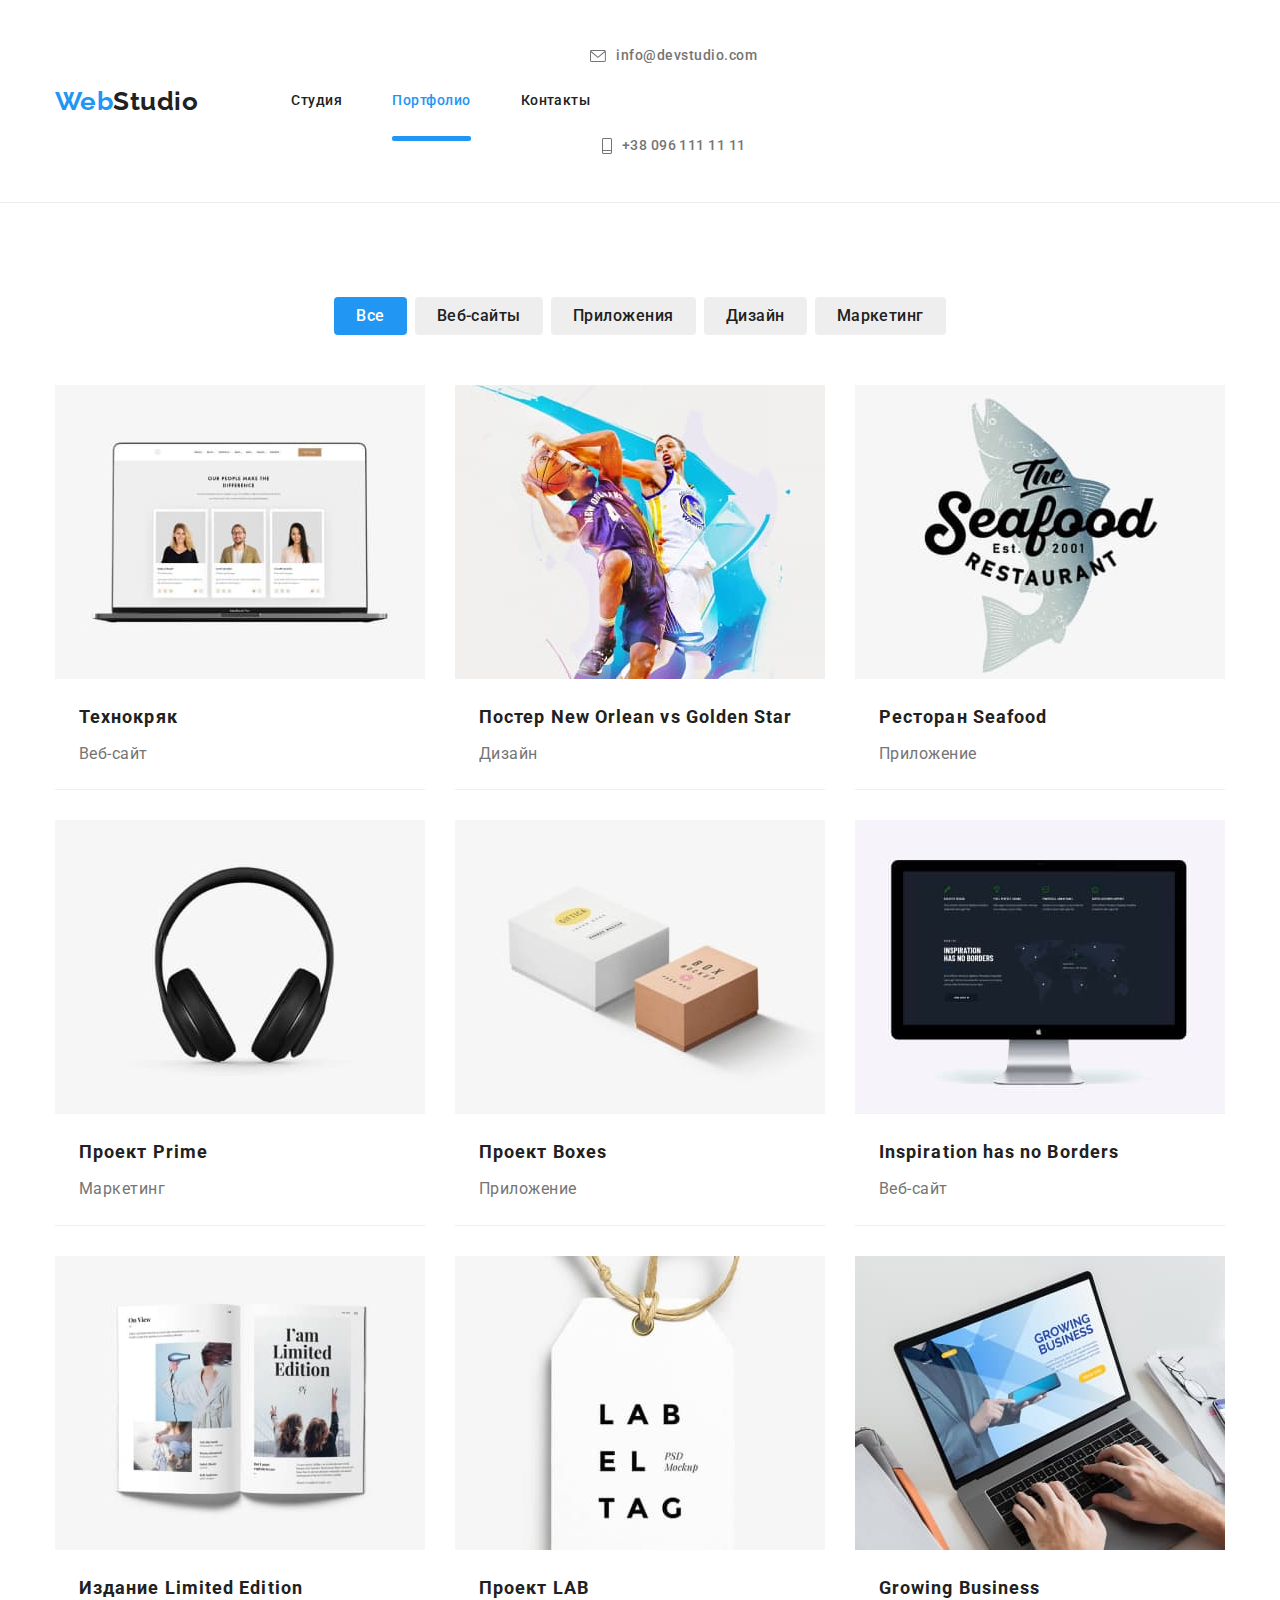
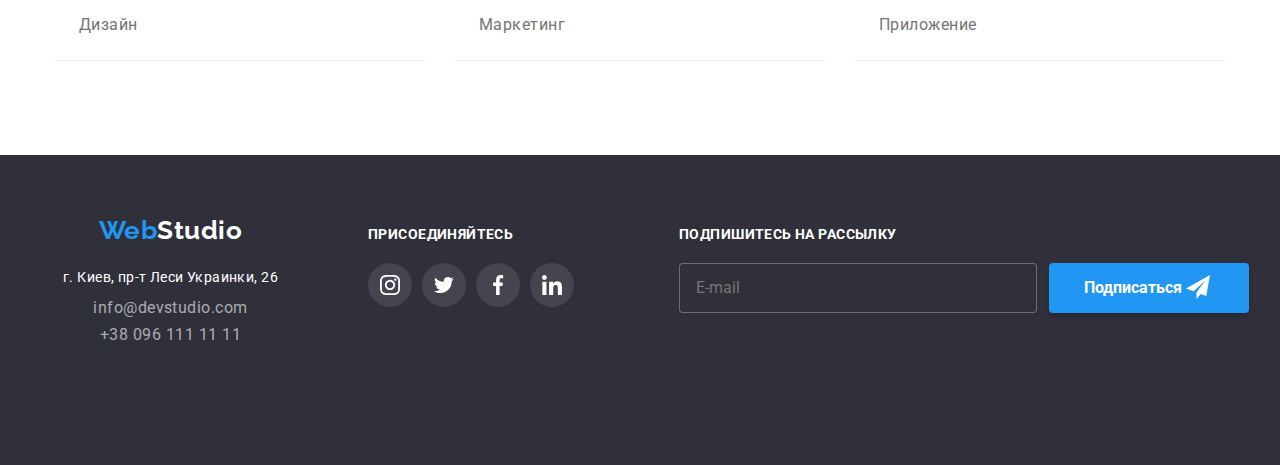
==== commit 285668b8: "8дз" ====
--- a/portfolio.html
+++ b/portfolio.html
@@ -27,25 +27,27 @@
                 <li class="nav__item"><a href="" class="nav__link link we">Контакты</a></li>
             </ul>
         </nav>
-
-        <ul class="nav__list auth list ">
-            <li class="nav__item">
-       
-                <a href="mailto:info@devstudio.com" class="nav__link auth link"><svg class="nav__icon mail"  width="16" height="12" >
-                    <use href="./img/symbola-defs.svg#icon-envelope-hover"></use>
-                </svg>info@devstudio.com</a>
-            </li>
-            <li class="nav__item">
-               
-                <a href="tel:+380961111111" class="nav__link auth link"><svg class="nav__icon phone" width="10" height="16">
-                    <use href="./img/symbola-defs.svg#icon-telephon"></use>
-                </svg>+38 096 111 11 11</a>
-            </li>
-        </ul>
-        <button type="button" class="menu-open-btn" data-menu-open> 
-            <svg class=""   width="40" height="40">
-            <use href="./img/symbola-defs.svg#icon-menu_40px" ></use>
-        </svg>
+        <div class="nav__group">
+            <ul class="nav__auth  list ">
+    
+                <li class=" nav__two">
+           
+                    <a href="mailto:info@devstudio.com" class="nav__link nav__contact  auth link"><svg class="nav__icon mail"  width="16" height="12" >
+                        <use href="./img/symbola-defs.svg#icon-envelope-hover"></use>
+                    </svg>info@devstudio.com</a>
+                </li>
+                <li class=" nav__two">
+                   
+                    <a href="tel:+380961111111" class="nav__link   auth link"><svg class="nav__icon phone" width="10" height="16">
+                        <use href="./img/symbola-defs.svg#icon-telephon"></use>
+                    </svg>+38 096 111 11 11</a>
+                </li>
+            </ul>
+        </div>
+            <button type="button" class="menu-open-btn" data-menu-open> 
+                <svg class=""   width="40" height="40">
+                <use href="./img/symbola-defs.svg#icon-menu_40px" ></use>
+            </svg>
         
     </button>
         </div>
--- a/css/main.min.css
+++ b/css/main.min.css
@@ -1 +1 @@
-/*! normalize.css v8.0.1 | MIT License | github.com/necolas/normalize.css */html{line-height:1.15;-webkit-text-size-adjust:100%}body{margin:0}main{display:block}h1{font-size:2em;margin:.67em 0}hr{box-sizing:content-box;height:0;overflow:visible}pre{font-family:monospace,monospace;font-size:1em}a{background-color:rgba(0,0,0,0)}abbr[title]{border-bottom:none;text-decoration:underline;text-decoration:underline dotted}b,strong{font-weight:bolder}code,kbd,samp{font-family:monospace,monospace;font-size:1em}small{font-size:80%}sub,sup{font-size:75%;line-height:0;position:relative;vertical-align:baseline}sub{bottom:-0.25em}sup{top:-0.5em}img{border-style:none}button,input,optgroup,select,textarea{font-family:inherit;font-size:100%;line-height:1.15;margin:0}button,input{overflow:visible}button,select{text-transform:none}button,[type=button],[type=reset],[type=submit]{-webkit-appearance:button}button::-moz-focus-inner,[type=button]::-moz-focus-inner,[type=reset]::-moz-focus-inner,[type=submit]::-moz-focus-inner{border-style:none;padding:0}button:-moz-focusring,[type=button]:-moz-focusring,[type=reset]:-moz-focusring,[type=submit]:-moz-focusring{outline:1px dotted ButtonText}fieldset{padding:.35em .75em .625em}legend{box-sizing:border-box;color:inherit;display:table;max-width:100%;padding:0;white-space:normal}progress{vertical-align:baseline}textarea{overflow:auto}[type=checkbox],[type=radio]{box-sizing:border-box;padding:0}[type=number]::-webkit-inner-spin-button,[type=number]::-webkit-outer-spin-button{height:auto}[type=search]{-webkit-appearance:textfield;outline-offset:-2px}[type=search]::-webkit-search-decoration{-webkit-appearance:none}::-webkit-file-upload-button{-webkit-appearance:button;font:inherit}details{display:block}summary{display:list-item}template{display:none}[hidden]{display:none}:root{--primary-text-color:#757575;--title-text-color:#212121;--accent-color:#2196F3;--color-color:#ffffff;--background-color:#2F303A}button{cursor:pointer;border-radius:4px;display:inline-block}body{background-color:var(--color-color);color:var(--primary-text-color);font-family:Roboto,Raleway,sans-serif;letter-spacing:.03em;margin:0 auto}.container{width:100%;margin:0 auto;padding-left:15px;padding-right:15px}@media screen and (min-width: 450px)and (max-width: 767px){.container{width:480px}}@media screen and (min-width: 768px)and (max-width: 1199px){.container{width:768px}}@media screen and (min-width: 1200px){.container{width:1200px}}h1,h2,h3{font-family:Roboto;color:#212121}ul{list-style:none}a{text-decoration:none}h1,h2,h3,h4,h5,h6,p{margin:0}ul,ol{margin:0;padding-left:0}img{display:block;max-width:100%;height:auto}@media screen and (min-width: 450px)and (max-width: 767px){img{width:450px}}@media screen and (min-width: 768px)and (max-width: 1199px){img{height:374px;width:354px}}.visually-hidden{position:absolute;white-space:nowrap;width:1px;height:1px;overflow:hidden;border:0;padding:0;clip:rect(0 0 0 0);clip-path:inset(50%);margin:-1px}.header{border-bottom:25px;margin:0;border-bottom:1px solid #ececec;position:relative}.header .container.nav{display:flex;padding-top:16px;padding-bottom:16px;align-items:center}@media screen and (min-width: 768px)and (max-width: 1199px){.nav{display:flex;align-items:center}}@media screen and (min-width: 1200px){.nav{display:flex;align-items:center}}.nav__list{display:flex}@media screen and (min-width: 50px)and (max-width: 767px){.nav__list{display:none}}.nav__list .nav__item{margin-right:50px}.nav__list .nav__item:last-child{margin-right:0}.nav__list .link{color:var(--title-text-color);font-weight:500;font-size:14px;line-height:1.14;display:block;padding-top:32px;padding-bottom:32px;transition-property:color;transition-duration:250ms;transition-timing-function:cubic-bezier(0.4, 0, 0.2, 1)}.nav__link.studio::after{content:"";position:absolute;left:0;bottom:0;display:block;width:100%;height:5px;background-color:var(--accent-color);border-radius:2px}.nav__link.studio:hover::after{display:block}.link{position:relative}.nav__link.portfolio::after{content:"";position:absolute;left:0;bottom:0;display:block;width:100%;height:5px;background-color:var(--accent-color);border-radius:2px;opacity:0;transition-property:opacity;transition-duration:250ms;transition-timing-function:cubic-bezier(0.4, 0, 0.2, 1)}.nav__link.we::after{content:"";position:absolute;left:0;bottom:0;display:block;width:100%;height:5px;background-color:var(--accent-color);border-radius:2px;opacity:0;transition-property:opacity;transition-duration:250ms;transition-timing-function:cubic-bezier(0.4, 0, 0.2, 1)}.nav__list .link:hover,.nav__list .link:focus{color:var(--accent-color)}.nav__item .nav__link.studio{color:#2196f3}.nav__list.auth{display:flex;margin-left:auto}@media screen and (min-width: 50px)and (max-width: 767px){.nav__list.auth{display:none}}.nav__link.auth{color:var(--primary-text-color);font-weight:500;font-size:14px;line-height:1.14;padding-top:32px;padding-bottom:32px;display:inline-block;display:flex;align-items:center;justify-content:center;width:100%;height:100%;transition-property:color;transition-duration:250ms;transition-timing-function:cubic-bezier(0.4, 0, 0.2, 1)}.nav__icon.mail{max-width:16px;margin-right:10px;fill:currentColor}.nav__icon.phone{max-width:10px;margin-right:10px;fill:currentColor}.nav__list.auth .nav__item+.nav__item{margin-left:50px}.nav__link.auth:hover,.nav__link.auth:focus{color:var(--accent-color)}.menu-open-btn,.menu-close-btn{display:block;padding:0;border:none;cursor:pointer;background-color:rgba(0,0,0,0);width:40px;height:40px;margin-left:auto;fill:#212121}@media screen and (min-width: 769px){.menu-open-btn,.menu-close-btn{display:none}}.menu-open-btn:focus,.menu-open-btn:hover,.menu-close-btn:focus,.menu-close-btn:hover{fill:var(--accent-color)}.menu-close-btn{margin-bottom:0;margin-left:auto;transition:fill 250ms cubic-bezier(0.4, 0, 0.2, 1),color 250ms cubic-bezier(0.4, 0, 0.2, 1)}.mob-menu{position:fixed;top:0;left:0;background-color:#fff;box-shadow:0px 4px 8px rgba(0,0,0,.04),0px 2px 4px rgba(0,0,0,.08),0px 1px 3px rgba(0,0,0,.16);width:100%;height:100%;z-index:6;padding:21px 25px 48px 40px}@media screen and (min-width: 769px){.mob-menu{display:none}}.mob-menu .mob-menu__conteiner{height:100%;display:flex;flex-direction:column;justify-content:space-between;overflow-y:auto}.mob-menu{opacity:1}.mob-menu.is-hidden{opacity:0;pointer-events:none;visibility:hidden}.mob-menu__item{font-family:"Roboto";font-style:normal;font-weight:500;font-size:40px;line-height:1.18;letter-spacing:.02em;margin-bottom:36px}.mob-menu__item:last-child{margin-bottom:0}.mob-menu__studio{color:#2196f3}.mob-menu__portfolio{margin-bottom:32px;color:#212121}.mob-menu__we{color:#212121}.mob__list{display:inline-block}.mob__link.mob__auth{display:block;margin-bottom:32px}.mob__auvto{margin-bottom:64px}.mob__auth{font-size:34px;color:#2196f3}.mob__email{font-size:28px;color:#757575}.mob__link{font-family:"Roboto";font-style:normal;font-weight:500;line-height:1.1764705882;letter-spacing:.02em}.mob-social__list{display:flex;flex-wrap:nowrap}.mob-social__item:last-child{margin-right:0}.mob-social__item{padding-right:10px;position:relative;border-right:1px solid rgba(33,33,33,.2);margin-left:10px}.mob-social__link::after{content:"";padding-right:10px;position:absolute}.mob-social__item:last-child{border-right:none}.mob-social__item:nth-child(1){margin-left:10px}.mob-social__link{font-family:"Roboto";font-style:normal;font-weight:500;font-size:18px;line-height:1.22;letter-spacing:.02em;color:#2196f3}.section{width:480px;height:400px;margin-left:auto;margin-right:auto;background-color:#2f303a;background-image:linear-gradient(rgba(47, 48, 58, 0.4), rgba(47, 48, 58, 0.4)),url(../img/Img-min.jpg);background-repeat:no-repeat;background-position:center;background-size:cover;color:var(--color-color);text-align:center}@media screen and (min-width: 1200px){.section{width:1200px;padding:200px 0;height:600px}}@media screen and (min-width: 768px)and (max-width: 1199px){.section{width:768px}}.section__title{color:var(--color-color);margin-bottom:30px;text-align:center;max-width:360px;font-weight:900;font-size:26px;line-height:1.36;text-transform:uppercase;letter-spacing:.06em;margin-left:auto;margin-right:auto;padding-top:118px}@media screen and (min-width: 1200px){.section__title{font-size:44px;max-width:698px}}@media screen and (max-width: 450px){.section__title{max-width:360px}}.backdrop{position:fixed;top:0;left:0;width:100%;height:100%;z-index:5;background-color:rgba(33,33,33,.5);opacity:1;transition:opacity 250ms cubic-bezier(0.4, 0, 0.2, 1),visibility 250ms cubic-bezier(0.4, 0, 0.2, 1)}.backdrop.is-hidden{opacity:0;pointer-events:none;visibility:hidden}.modal{position:absolute;top:50%;left:50%;transform:translate(-50%, -50%);width:528px;height:581px;background-color:var(--color-color);border-radius:4px;padding:40px}.modal__icon{width:11px;height:11px;justify-content:center;align-content:center;transition:fill 250ms cubic-bezier(0.4, 0, 0.2, 1)}.modal__icon:hover,.modal__icon:focus{fill:#2196f3}.button__primary{display:inline-block;cursor:pointer;color:var(--color-color);background-color:var(--accent-color);border:0 solid rgba(0,0,0,0);font-family:"Roboto";font-weight:700;font-size:16px;line-height:1.9;padding:10px 32px 10px 32px;min-width:200px;border:0px solid rgba(0,0,0,0);transition:background-color 250ms cubic-bezier(0.4, 0, 0.2, 1),color 250ms cubic-bezier(0.4, 0, 0.2, 1)}.button__primary:hover,.button__primary:focus{color:var(--title-text-color);background-color:#f5f4fa}.modal__botton{width:30px;height:30px;position:absolute;right:.66%;top:.66%;transform:translate(-0.66%, -0.66%);background-color:var(--color-color);border-radius:50%;border:1px solid rgba(0,0,0,.1)}.form__button{background:#188ce8;box-shadow:0px 4px 4px rgba(0,0,0,.15);border-radius:4px;display:inline-block;cursor:pointer;color:var(--color-color);background-color:var(--accent-color);border:0 solid rgba(0,0,0,0);font-family:"Roboto";font-weight:700;font-size:16px;line-height:1.9;padding:10px 55px 10px 56px;min-width:200px;border:0px solid rgba(0,0,0,0);transition:background-color 250ms cubic-bezier(0.4, 0, 0.2, 1),color 250ms cubic-bezier(0.4, 0, 0.2, 1)}.footer__button{background:#188ce8;box-shadow:0px 4px 4px rgba(0,0,0,.15);border-radius:4px;display:inline-block;cursor:pointer;color:var(--color-color);background-color:var(--accent-color);border:0 solid rgba(0,0,0,0);font-family:"Roboto";font-weight:700;font-size:16px;line-height:1.9;padding:10px 62px 10px 29px;min-width:200px;border:0px solid rgba(0,0,0,0);transition:background-color 250ms cubic-bezier(0.4, 0, 0.2, 1),color 250ms cubic-bezier(0.4, 0, 0.2, 1);width:200px;height:50px;position:relative;margin-left:12px}@media screen and (min-width: 450px)and (max-width: 767px){.footer__button{margin-left:125px}}@media screen and (min-width: 768px)and (max-width: 1199px){.footer__button{margin-left:276px}}.footer__button-icon{position:absolute;display:flex;height:24px;width:120%;margin-top:2px;margin-bottom:7px}.project__button{cursor:pointer;color:var(--title-text-color);background-color:#eee;border:0 solid rgba(0,0,0,0);font-family:"Roboto",sans-serif;font-style:normal;font-weight:500;font-size:16px;line-height:1.62;letter-spacing:.03em;padding:6px 22px 6px 22px;transition:background-color 250ms cubic-bezier(0.4, 0, 0.2, 1),color 250ms cubic-bezier(0.4, 0, 0.2, 1),box-shadow 250ms cubic-bezier(0.4, 0, 0.2, 1)}.project__button:hover,.project__button:focus{color:var(--color-color);background-color:var(--accent-color);box-shadow:0px 4px 4px rgba(0,0,0,.15),0px 2px 2px rgba(0,0,0,.15)}.project__button.blue{background-color:var(--accent-color);color:var(--color-color)}textarea{resize:none;width:448px;height:120px;padding:0;border:0;outline:none;display:block}input{border:1px solid rgba(33,33,33,.2);border-radius:4px;outline:none}.form__title{width:100%;font-family:"Roboto";font-style:normal;font-weight:700;font-size:20px;line-height:1.15;text-align:center;letter-spacing:.03em;color:#212121;margin-bottom:12px}.form__label-comment{display:flex;text-align:left;margin-bottom:4px}.form__label{text-align:left;margin-bottom:4px}.form__container{font-family:"Roboto";font-style:normal;font-weight:400;font-size:12px;line-height:1.17;letter-spacing:.01em;color:#757575;display:block}.form__name{margin-bottom:10px;display:flex;flex-direction:column;transition:transform 250ms cubic-bezier(0.4, 0, 0.2, 1);cursor:pointer;position:relative}.form__name input:focus,.form__textarea-placeholder:focus{border:1px solid #2196f3}.form__textarea{width:448px}.form__textarea-placeholder:hover,.form__name input:hover{border:1px solid #2196f3}.form__textarea-placeholder{border:1px solid rgba(33,33,33,.2);border-radius:4px;transition:border 250ms cubic-bezier(0.4, 0, 0.2, 1)}.form__textarea .form__textarea-placeholder{padding:12px 16px 12px 16px}.form__text-treaty{color:#2196f3;transition:color 250ms cubic-bezier(0.4, 0, 0.2, 1)}.form__text{font-size:14px;margin-left:8px;line-height:1.71;letter-spacing:.03em}.form__text-treaty{position:relative}.form__text a::before{content:"";bottom:2px;left:0;position:absolute;width:100%;height:1px;background-color:#2196f3}.form__name input{height:40px;padding-left:42px;padding-top:12px;padding-bottom:12px}.form__icon{position:absolute;top:70%;left:14px;display:inline-block;width:18px;height:18px;transform:translateY(-70%);fill:#212121;transition-property:fill;transition-duration:250ms;transition-timing-function:cubic-bezier(0.4, 0, 0.2, 1)}input:hover+.form__icon,input:focus+.form__icon{fill:#2196f3}.form__icon-check{display:inline-block;background-color:var(--color-color);width:16px;height:15px;left:4px;position:absolute;border:1px solid #212121;align-items:center;justify-content:center;margin-right:7px}.checkbox:checked+.form__icon-check{background-color:#2196f3}.form__checkbox{position:relative;margin-bottom:30px;margin-top:25px}.checkbox{left:0}.form__checkbox{text-align:center;display:inline-block;display:flex;align-items:center;justify-content:center;margin-top:20px;width:100%}.form__icon-checkbox{width:11px;height:8px;margin-right:7px;margin-left:0;padding-left:0}.nav__logo.top{margin-right:93px;padding-top:24px;padding-bottom:24px}.nav__logo.web{color:var(--accent-color);font-family:"Raleway";font-style:normal;font-weight:700;font-size:26px;line-height:1.19}.nav__logo.heder{color:var(--title-text-color);font-family:"Raleway";font-style:normal;font-weight:700;font-size:26px;line-height:1.19}.footer__logo{text-decoration:none;font-family:"Raleway",sans-serif;font-weight:700;font-size:26px;line-height:1.19;color:var(--color-color)}@media screen and (max-width: 1199px){.footer__logo{text-align:center;font-size:24px;line-height:1.16;letter-spacing:.03em}}.section-list{color:var(--primary-text-color)}.section-list .content__title{color:var(--title-text-color);text-transform:uppercase}.project{padding-top:60px;padding-bottom:60px}@media screen and (min-width: 1200px){.project{padding-top:94px;padding-bottom:94px}}.project__list{display:flex;flex-wrap:wrap;align-items:center;gap:15px 8px;margin-bottom:40px}@media screen and (max-width: 769px){.project__list{flex-wrap:wrap}}@media screen and (min-width: 769px){.project__list{margin-bottom:30px}}@media screen and (min-width: 1200px){.project__list{margin-bottom:50px;justify-content:center}}.gallery__box{display:flex}.gallery{display:flex;flex-wrap:wrap;gap:30px}@media screen and (min-width: 1199px){.gallery>.gallery__item{flex-basis:calc((100% - 90px)/3);margin-left:30px;margin-top:30px;border-bottom:1px solid #eee}}.gallery:nth-child(n+7){margin-bottom:0}.gallery__link{display:inline-block;transition-property:box-shadow;transition-duration:250ms;transition-timing-function:cubic-bezier(0.4, 0, 0.2, 1)}.gallery__link:hover,.gallery__link:focus{box-shadow:0px 1px 1px rgba(0,0,0,.12),1px 4px 4px rgba(0,0,0,.06),1px 4px 6px rgba(0,0,0,.16);transition:box-shadow 250ms cubic-bezier(0.4, 0, 0.2, 1)}.gallery__link:hover .gallery__paragraph{transform:translateY(0);opacity:1}.gallery__help{padding:20px 24px 20px 24px}.gallery__text{color:var(--title-text-color);font-weight:700;font-size:18px;line-height:2;letter-spacing:.06em;margin-bottom:4px}.gallery__paragraph-portfolio{color:var(--primary-text-color);font-size:16px;line-height:1.9}.gallery__conteiner{position:relative;overflow:hidden}.gallery__paragraph{position:absolute;display:block;width:100%;height:100%;top:0;text-align:left;left:0;font-family:"Roboto";font-style:normal;font-weight:400;font-size:18px;line-height:1.56;letter-spacing:.03em;color:#fff;background-color:rgba(33,150,243,.9);padding:63px 24px;transform:translateY(100%);transition:transform 250ms cubic-bezier(0.4, 0, 0.2, 1)}.cntainer-footer{margin-left:auto;margin-right:auto;width:100%}@media screen and (max-width: 1199px){.cntainer-footer{padding-top:60px}}@media screen and (max-width: 1199px)and (min-width: 768px)and (max-width: 1199px){.cntainer-footer{display:flex}}@media screen and (max-width: 1199px)and (min-width: 1200px){.cntainer-footer{display:flex}}.footer{background-color:var(--background-color)}@media screen and (min-width: 1200px){.footer{padding-top:60px;padding-bottom:60px}}.footer__blok{margin-bottom:60px;text-align:center}@media screen and (max-width: 450px)and (max-width: 767px){.footer__blok{margin-bottom:60px;margin-right:0;flex-wrap:wrap}}@media screen and (min-width: 768px)and (max-width: 1199px){.footer__blok{text-align:center;width:fit-content;margin-left:61px}}@media screen and (min-width: 1200px){.footer__blok{margin-right:70px}}@media screen and (min-width: 1200px){.footer__container{display:flex;align-items:baseline}}@media screen and (min-width: 768px)and (max-width: 1199px){.footer__social{margin-left:165px}}@media screen and (min-width: 1200px){.footer__social{display:inline-block;padding:12px}}.footer__paragraph{font-weight:700;font-size:14px;line-height:1.14;letter-spacing:.03em;text-transform:uppercase;color:var(--color-color);margin-bottom:20px}@media screen and (min-width: 450px)and (max-width: 767px){.footer__paragraph{text-align:center}}@media screen and (min-width: 768px)and (max-width: 1199px){.footer__paragraph{text-align:center}}.footer__list-social{display:flex;justify-content:center}@media screen and (min-width: 450px)and (max-width: 767px){.footer__list-social{margin-bottom:60px}}@media screen and (min-width: 768px)and (max-width: 1199px){.footer__list-social{margin-bottom:60px}}.footer__item{width:44px;height:44px}.footer__item:not(:last-child){margin-right:10px}.footer__link{background-color:rgba(255,255,255,.1);width:100%;height:100%;display:flex;border-radius:50%;justify-content:center;align-items:center;transition-property:background-color;transition-duration:250ms;transition-timing-function:cubic-bezier(0.4, 0, 0.2, 1)}.footer__link:hover,.footer__link:focus{background-color:var(--accent-color)}.footer__icon{fill:var(--color-color)}@media screen and (min-width: 1200px){.footer-form__container{margin-left:93px}}.footer__input{display:inline-block;width:100%;height:50px;color:#fff;background-color:var(--background-color);border:1px solid rgba(255,255,255,.3);font-size:16px}@media screen and (min-width: 450px)and (max-width: 767px){.footer__input{width:63.686%;margin-bottom:20px;width:450px;height:50px}}@media screen and (min-width: 768px)and (max-width: 1199px){.footer__input{margin-bottom:20px;margin-left:151px}}@media screen and (min-width: 1200px){.footer__input{width:358px}}.footer__input:focus{border:1px solid var(--color-color)}@media screen and (min-width: 1200px){.footer-form__bid{display:flex}}.footer-form__bid .footer__input{padding-left:16px}.footer-form__more{right:0;padding-bottom:60px}.address__item{margin-top:20px;width:231px}@media screen and (min-width: 450px)and (max-width: 767px){.address__list{margin-left:109px}}.address__item:not(:first-child){margin-top:9px}.address__link.map{font-weight:400;font-size:14px;line-height:1.71;letter-spacing:.03em;font-style:normal;color:var(--color-color);transition-property:color;transition-duration:250ms;transition-timing-function:cubic-bezier(0.4, 0, 0.2, 1)}.address__link.map:hover,.address__link.map:focus{color:var(--accent-color)}.address__link.contact{font-style:normal;color:rgba(255,255,255,.6);transition-property:color;transition-duration:250ms;transition-timing-function:cubic-bezier(0.4, 0, 0.2, 1)}.address__link.contact:hover,.address__link.contact:focus{color:var(--accent-color)}.section-list{padding:60px 0}@media screen and (min-width: 1200px){.section-list{padding:94px 0}}.content{display:flex}@media screen and (min-width: 768px)and (max-width: 1199px){.content{display:flex;flex-wrap:wrap}}@media screen and (min-width: 1200px){.container .content{display:flex;flex-wrap:nowrap}}@media screen and (min-width: 1200px){.container{width:1200px;padding-bottom:0}}.content{display:flex;flex-wrap:wrap}@media screen and (min-width: 768px)and (max-width: 1199px){.content{margin-left:auto;margin-right:auto}}.team__photo:last-child(-n+2){margin-bottom:0}.team__photo{margin-bottom:30px}@media screen and (min-width: 768px)and (max-width: 1199px){.team__photo{margin-right:30px}}@media screen and (min-width: 450px)and (max-width: 767px){.content__item{width:100%}}.content__title{width:320px;margin-bottom:10px;align-items:center;max-height:120px;border-radius:4px;font-weight:700;font-size:14px;line-height:1.14;letter-spacing:.03em}@media screen and (min-width: 450px)and (max-width: 767px){.content__title{width:450px}}@media screen and (min-width: 768px)and (max-width: 1199px){.content__title{width:354px}}@media screen and (min-width: 1200px){.content__title{width:270px;align-items:left}}.content__icon{max-width:70px;max-height:70px}.content__picture{width:100%;height:100%;background-color:#f5f4fa;display:flex;align-items:center;justify-content:center;height:120px;border-radius:4px;margin-bottom:30px}@media screen and (min-width: 450px)and (max-width: 767px){.content__picture{max-width:450px;margin-top:30px;height:120px}}@media screen and (min-width: 768px)and (max-width: 1199px){.content__picture{max-width:354px;display:flex}}@media screen and (min-width: 1200px){.content__picture{max-width:270px}}.content__paragraph{color:var(--primary-text-color);font-weight:400;font-size:14px;line-height:1.7}@media screen and (min-width: 450px)and (max-width: 767px){.content__paragraph{min-width:450px}}@media screen and (min-width: 768px)and (max-width: 1199px){.content__paragraph{width:354px}}@media screen and (min-width: 50px)and (max-width: 1199px){.photo{position:absolute;white-space:nowrap;width:1px;height:1px;overflow:hidden;border:0;padding:0;clip:rect(0 0 0 0);clip-path:inset(50%);margin:-1px}}.photo .photo__title{color:var(--title-text-color);font-weight:700;font-size:36px;line-height:1.17;text-align:center;margin-bottom:50px}.photo__title{margin:0px}.photo__list{display:flex;flex-wrap:nowrap;margin-left:-30px;margin-top:-30px}.photo__list .photo__item{flex-basis:calc((100% - 90px)/3);margin-left:30px;margin-top:30px}.photo__item:nth-child(n+3){margin-right:0}.photo__item{position:relative}@media screen and (min-width: 1200px){.photo__item img{max-width:370px}}.photo__paragraph{display:flex;align-items:center;justify-content:center;width:370px;height:70px;background-color:rgba(45,48,58,.8);position:absolute;text-align:center;bottom:0;font-family:"Roboto";font-style:normal;font-weight:700;font-size:14px;line-height:1.14;letter-spacing:.03em;text-transform:uppercase;color:var(--color-color)}.team__title{color:var(--title-text-color);font-weight:700;font-size:28px;line-height:1.17;text-align:center;margin-bottom:30px}.team{background-color:#f5f4fa;text-align:center}@media screen and (min-width: 768px)and (max-width: 1199px){.img-people{display:flex;flex-wrap:wrap}}@media screen and (min-width: 1200px){.img-people{display:flex;flex-wrap:nowrap}}.team__item-people{background-color:#fff;background:#fff;box-shadow:0px 1px 3px rgba(0,0,0,.12),0px 1px 1px rgba(0,0,0,.14),0px 2px 1px rgba(0,0,0,.2);border-radius:0px 0px 4px 4px}@media screen and (min-width: 1200px){.team__item-people{margin-right:30px}}.team__photo:last-child(-n+2){margin-bottom:0}.team__photo{margin-bottom:30px}@media screen and (min-width: 768px)and (max-width: 1199px){.team__photo{margin-right:30px}}@media screen and (max-width: 1200px){.team__photo:nth-child(2n){margin-right:0}}.team__item-people:nth-child(4n){margin-right:0}.team__item-people .team__container{padding-top:30px;padding-bottom:30px}.team__container .team__paragraph{font-family:"Roboto";font-style:normal;font-weight:400;font-size:16px;line-height:1.19;text-align:center;letter-spacing:.03em;margin-bottom:16px}.team__container .team__title-text{font-family:"Roboto";font-style:normal;font-weight:500;font-size:16px;line-height:1.19;text-align:center;letter-spacing:.03em;margin-bottom:10px;margin-top:0}.team__item{width:44px;height:44px;margin-right:10px}.team__item:last-child{margin-right:0}.team__link{width:100%;height:100%;background-color:#fff;border-radius:50%;display:flex;align-items:center;justify-content:center;transition-property:background-color;transition-duration:250ms;transition-timing-function:cubic-bezier(0.4, 0, 0.2, 1)}.team__icon{width:20px;height:20px;fill:#afb1b8;transition-property:fill;transition-duration:250ms;transition-timing-function:cubic-bezier(0.4, 0, 0.2, 1)}.team__link:hover,.team__link:focus{background-color:var(--accent-color)}.team__link:hover .team__icon,.team__link:focus .team__icon{fill:var(--color-color)}.team__list{display:flex;justify-content:center}.company-clients{padding-top:94px;padding-bottom:94px}.company__regular{margin-bottom:30px}.company__title{font-family:"Roboto";font-style:normal;font-weight:700;font-size:36px;line-height:1.17;text-align:center;letter-spacing:.03em;color:var(--title-text-color)}@media screen and (max-width: 450px){.company__title{font-size:28px}}@media screen and (min-width: 450px)and (max-width: 767px){.company__title{font-size:28px;margin-bottom:30px}}@media screen and (min-width: 768px)and (max-width: 1199px){.company__title{margin-bottom:50px}}@media screen and (min-width: 1200px){.company__title{margin-bottom:50px}}.compani__item{width:210px;height:92px}@media screen and (max-width: 450px){.compani__item{margin-bottom:30px}.compani__item .compani__item:last-child{margin-right:0px;font-size:28px}}@media screen and (min-width: 450px)and (max-width: 767px){.compani__item{font-size:28px}}.compani__item:nth-child(2n+1){margin-bottom:30px}@media screen and (min-width: 450px)and (max-width: 767px){.compani__item:nth-child(2n+1){margin-right:30px}.compani__item:nth-child(n+5){margin-bottom:0px}}@media screen and (min-width: 768px)and (max-width: 1199px){.compani__item:nth-child(-n+5){margin-right:30px}.compani__item:nth-child(3n+3){margin-right:0px}}@media screen and (min-width: 1200px){.compani__item{width:170px;margin-right:30px}.compani__item:last-child{margin-right:0px}}.company__link{width:100%;height:100%;background-color:var(--color-color);display:flex;align-items:center;justify-content:center;border:1px solid #afb1b8;border-radius:4px;transition-property:background-color;transition-duration:250ms;transition-timing-function:cubic-bezier(0.4, 0, 0.2, 1)}.company__link:hover,.company__link:focus{border-color:var(--accent-color)}.company__link:hover .company__icon,.company__link:focus .company__icon{fill:var(--accent-color)}.company__icon{fill:#afb1b8;transition-property:fill;transition-duration:250ms;transition-timing-function:cubic-bezier(0.4, 0, 0.2, 1)}.company__title{display:flex;flex-wrap:wrap;justify-content:center}/*# sourceMappingURL=main.min.css.map */+/*! normalize.css v8.0.1 | MIT License | github.com/necolas/normalize.css */html{line-height:1.15;-webkit-text-size-adjust:100%}body{margin:0}main{display:block}h1{font-size:2em;margin:.67em 0}hr{box-sizing:content-box;height:0;overflow:visible}pre{font-family:monospace,monospace;font-size:1em}a{background-color:rgba(0,0,0,0)}abbr[title]{border-bottom:none;text-decoration:underline;text-decoration:underline dotted}b,strong{font-weight:bolder}code,kbd,samp{font-family:monospace,monospace;font-size:1em}small{font-size:80%}sub,sup{font-size:75%;line-height:0;position:relative;vertical-align:baseline}sub{bottom:-0.25em}sup{top:-0.5em}img{border-style:none}button,input,optgroup,select,textarea{font-family:inherit;font-size:100%;line-height:1.15;margin:0}button,input{overflow:visible}button,select{text-transform:none}button,[type=button],[type=reset],[type=submit]{-webkit-appearance:button}button::-moz-focus-inner,[type=button]::-moz-focus-inner,[type=reset]::-moz-focus-inner,[type=submit]::-moz-focus-inner{border-style:none;padding:0}button:-moz-focusring,[type=button]:-moz-focusring,[type=reset]:-moz-focusring,[type=submit]:-moz-focusring{outline:1px dotted ButtonText}fieldset{padding:.35em .75em .625em}legend{box-sizing:border-box;color:inherit;display:table;max-width:100%;padding:0;white-space:normal}progress{vertical-align:baseline}textarea{overflow:auto}[type=checkbox],[type=radio]{box-sizing:border-box;padding:0}[type=number]::-webkit-inner-spin-button,[type=number]::-webkit-outer-spin-button{height:auto}[type=search]{-webkit-appearance:textfield;outline-offset:-2px}[type=search]::-webkit-search-decoration{-webkit-appearance:none}::-webkit-file-upload-button{-webkit-appearance:button;font:inherit}details{display:block}summary{display:list-item}template{display:none}[hidden]{display:none}:root{--primary-text-color:#757575;--title-text-color:#212121;--accent-color:#2196F3;--color-color:#ffffff;--background-color:#2F303A}button{cursor:pointer;border-radius:4px;display:inline-block}body{background-color:var(--color-color);color:var(--primary-text-color);font-family:Roboto,Raleway,sans-serif;letter-spacing:.03em;margin:0 auto}.container{width:100%;margin:0 auto;padding-left:15px;padding-right:15px}@media screen and (min-width: 450px)and (max-width: 767px){.container{width:480px}}@media screen and (min-width: 768px)and (max-width: 1199px){.container{width:768px}}@media screen and (min-width: 1200px){.container{width:1200px}}h1,h2,h3{font-family:Roboto;color:#212121}ul{list-style:none}a{text-decoration:none}h1,h2,h3,h4,h5,h6,p{margin:0}ul,ol{margin:0;padding-left:0}img{display:block;max-width:100%;height:auto}@media screen and (min-width: 450px)and (max-width: 767px){img{width:450px}}@media screen and (min-width: 768px)and (max-width: 1199px){img{height:374px;width:354px}}.visually-hidden{position:absolute;white-space:nowrap;width:1px;height:1px;overflow:hidden;border:0;padding:0;clip:rect(0 0 0 0);clip-path:inset(50%);margin:-1px}.header{border-bottom:25px;margin:0;border-bottom:1px solid #ececec;position:relative}.header .container.nav{display:flex;align-items:center}@media screen and (max-width: 767px){.header .container.nav{padding-top:16px;padding-bottom:16px}}@media screen and (min-width: 1200px){.header .container.nav{padding-top:16px;padding-bottom:16px}}@media screen and (min-width: 768px)and (max-width: 1199px){.nav{display:flex;align-items:center}}@media screen and (min-width: 1200px){.nav{display:flex;align-items:center}}.nav__list{display:flex;margin-right:84px}@media screen and (min-width: 50px)and (max-width: 767px){.nav__list{display:none}}.nav__list:last-child{margin-right:0}.nav__list .nav__item{margin-right:50px}.nav__list .nav__item:last-child{margin-right:0}.nav__list .link{color:var(--title-text-color);font-weight:500;font-size:14px;line-height:1.14;display:block;padding-top:28px;padding-bottom:28px;transition-property:color;transition-duration:250ms;transition-timing-function:cubic-bezier(0.4, 0, 0.2, 1)}@media screen and (min-width: 1200px){.nav__list .link{padding-top:32px;padding-bottom:32px}}.nav__link.studio::after{content:"";position:absolute;left:0;bottom:0;display:block;width:100%;height:5px;background-color:var(--accent-color);border-radius:2px}.nav__link.studio:hover::after{display:block}.link{position:relative}.nav__link.portfolio::after{content:"";position:absolute;left:0;bottom:0;display:block;width:100%;height:5px;background-color:var(--accent-color);border-radius:2px;opacity:0;transition-property:opacity;transition-duration:250ms;transition-timing-function:cubic-bezier(0.4, 0, 0.2, 1)}.nav__link.we::after{content:"";position:absolute;left:0;bottom:0;display:block;width:100%;height:5px;background-color:var(--accent-color);border-radius:2px;opacity:0;transition-property:opacity;transition-duration:250ms;transition-timing-function:cubic-bezier(0.4, 0, 0.2, 1)}.nav__list .link:hover,.nav__list .link:focus{color:var(--accent-color)}.nav__item .nav__link.studio{color:#2196f3}.auth .nav__two{margin-left:0;margin-right:0}@media screen and (max-width: 768){.nav__two{display:none}}@media screen and (min-width: 50px)and (max-width: 767px){.nav__group{display:none}}@media screen and (min-width: 768px)and (max-width: 1199px){.nav__group{margin-left:auto}}@media screen and (min-width: 768px){.nav__auth{display:block;margin-left:auto}}.nav__list.auth{display:flex;margin-left:auto}@media screen and (min-width: 50px)and (max-width: 767px){.nav__list.auth{display:none}}@media screen and (min-width: 768px){.nav__list.auth{display:inline-block}}.nav__link.auth{color:var(--primary-text-color);font-weight:500;font-size:14px;line-height:1.14;padding-top:32px;padding-bottom:32px;display:inline-block;display:flex;align-items:center;width:100%;height:100%;transition-property:color;transition-duration:250ms;transition-timing-function:cubic-bezier(0.4, 0, 0.2, 1)}@media screen and (min-width: 768px)and (max-width: 1199px){.nav__link.auth{margin-left:auto;padding-top:0px;padding-bottom:0px;font-size:12px;line-height:1.16}}@media screen and (min-width: 1200px){.nav__link.auth{justify-content:center}}.nav__contact{margin-bottom:10px}.nav__icon.mail{max-width:16px;margin-right:10px;fill:currentColor}.nav__icon.phone{max-width:10px;margin-right:10px;fill:currentColor}.nav__list.auth .nav__item+.nav__item{margin-left:50px}@media screen and (min-width: 768px)and (max-width: 1199px){.nav__list.auth .nav__item+.nav__item{margin-left:0}}.nav__link.auth:hover,.nav__link.auth:focus{color:var(--accent-color)}.menu-open-btn,.menu-close-btn{display:block;padding:0;border:none;cursor:pointer;background-color:rgba(0,0,0,0);width:40px;height:40px;margin-left:auto;fill:#212121}@media screen and (min-width: 769px){.menu-open-btn,.menu-close-btn{display:none}}.menu-open-btn:focus,.menu-open-btn:hover,.menu-close-btn:focus,.menu-close-btn:hover{fill:var(--accent-color)}.menu-close-btn{margin-bottom:0;margin-left:auto;transition:fill 250ms cubic-bezier(0.4, 0, 0.2, 1),color 250ms cubic-bezier(0.4, 0, 0.2, 1)}.mob-menu{position:fixed;top:0;left:0;background-color:#fff;box-shadow:0px 4px 8px rgba(0,0,0,.04),0px 2px 4px rgba(0,0,0,.08),0px 1px 3px rgba(0,0,0,.16);width:100%;height:100%;z-index:6;padding:21px 25px 48px 40px}@media screen and (min-width: 769px){.mob-menu{display:none}}.mob-menu .mob-menu__conteiner{height:100%;display:flex;flex-direction:column;justify-content:space-between;overflow-y:auto}.mob-menu{opacity:1}.mob-menu.is-hidden{opacity:0;pointer-events:none;visibility:hidden}.mob-menu__item{font-family:"Roboto";font-style:normal;font-weight:500;font-size:40px;line-height:1.18;letter-spacing:.02em;margin-bottom:36px}.mob-menu__item:last-child{margin-bottom:0}.mob-menu__studio{color:#2196f3}.mob-menu__portfolio{margin-bottom:32px;color:#212121}.mob-menu__we{color:#212121}.mob__list{display:inline-block}.mob__link.mob__auth{display:block;margin-bottom:32px}.mob__auvto{margin-bottom:64px}.mob__auth{font-size:34px;color:#2196f3}.mob__email{font-size:28px;color:#757575}.mob__link{font-family:"Roboto";font-style:normal;font-weight:500;font-size:34px;line-height:1.1764705882;letter-spacing:.02em}.mob-social__list{display:flex;flex-wrap:nowrap}@media screen and (max-width: 449px){.mob-social__list{flex-wrap:wrap;font-size:30px}}.mob-social__item:last-child{margin-right:0}.mob-social__item{padding-right:10px;position:relative;border-right:1px solid rgba(33,33,33,.2);margin-left:10px}.mob-social__link::after{content:"";padding-right:10px;position:absolute}.mob-social__item:last-child{border-right:none}.mob-social__item:nth-child(1){margin-left:10px}.mob-social__link{font-family:"Roboto";font-style:normal;font-weight:500;font-size:18px;line-height:1.22;letter-spacing:.02em;color:#2196f3}.section{max-width:480px;height:400px;margin-left:auto;margin-right:auto;background-color:#2f303a;background-image:linear-gradient(rgba(47, 48, 58, 0.4), rgba(47, 48, 58, 0.4)),url(../img/Img-min.jpg);background-repeat:no-repeat;background-position:center;background-size:cover;color:var(--color-color);text-align:center}@media screen and (min-width: 1200px){.section{width:1200px;padding:200px 0;height:600px}}@media screen and (min-width: 768px)and (max-width: 1199px){.section{width:768px;max-width:768px}}.section__title{color:var(--color-color);margin-bottom:30px;text-align:center;max-width:360px;font-weight:900;font-size:26px;line-height:1.36;text-transform:uppercase;letter-spacing:.06em;margin-left:auto;margin-right:auto;padding-top:118px}@media screen and (min-width: 1200px){.section__title{font-size:44px;max-width:698px}}@media screen and (max-width: 450px){.section__title{max-width:360px;line-height:1.61}}.backdrop{position:fixed;top:0;left:0;width:100%;height:100%;z-index:5;background-color:rgba(33,33,33,.5);opacity:1;transition:opacity 250ms cubic-bezier(0.4, 0, 0.2, 1),visibility 250ms cubic-bezier(0.4, 0, 0.2, 1)}.backdrop.is-hidden{opacity:0;pointer-events:none;visibility:hidden}.modal{position:absolute;top:50%;left:50%;transform:translate(-50%, -50%);width:528px;height:581px;background-color:var(--color-color);border-radius:4px;padding:40px}.modal__icon{width:11px;height:11px;justify-content:center;align-content:center;transition:fill 250ms cubic-bezier(0.4, 0, 0.2, 1)}.modal__icon:hover,.modal__icon:focus{fill:#2196f3}.button__primary{display:inline-block;cursor:pointer;color:var(--color-color);background-color:var(--accent-color);border:0 solid rgba(0,0,0,0);font-family:"Roboto";font-weight:700;font-size:16px;line-height:1.9;padding:10px 32px 10px 32px;min-width:200px;border:0px solid rgba(0,0,0,0);transition:background-color 250ms cubic-bezier(0.4, 0, 0.2, 1),color 250ms cubic-bezier(0.4, 0, 0.2, 1)}.button__primary:hover,.button__primary:focus{color:var(--title-text-color);background-color:#f5f4fa}.modal__botton{width:30px;height:30px;position:absolute;right:.66%;top:.66%;transform:translate(-0.66%, -0.66%);background-color:var(--color-color);border-radius:50%;border:1px solid rgba(0,0,0,.1)}.form__button{background:#188ce8;box-shadow:0px 4px 4px rgba(0,0,0,.15);border-radius:4px;display:inline-block;cursor:pointer;color:var(--color-color);background-color:var(--accent-color);border:0 solid rgba(0,0,0,0);font-family:"Roboto";font-weight:700;font-size:16px;line-height:1.9;padding:10px 55px 10px 56px;min-width:200px;border:0px solid rgba(0,0,0,0);transition:background-color 250ms cubic-bezier(0.4, 0, 0.2, 1),color 250ms cubic-bezier(0.4, 0, 0.2, 1)}.footer__button{background:#188ce8;box-shadow:0px 4px 4px rgba(0,0,0,.15);border-radius:4px;display:inline-block;cursor:pointer;color:var(--color-color);background-color:var(--accent-color);border:0 solid rgba(0,0,0,0);font-family:"Roboto";font-weight:700;font-size:16px;line-height:1.9;padding:10px 62px 10px 29px;min-width:200px;border:0px solid rgba(0,0,0,0);transition:background-color 250ms cubic-bezier(0.4, 0, 0.2, 1),color 250ms cubic-bezier(0.4, 0, 0.2, 1);width:200px;height:50px;position:relative;margin-left:12px}@media screen and (min-width: 450px)and (max-width: 767px){.footer__button{margin-left:125px}}@media screen and (min-width: 768px)and (max-width: 1199px){.footer__button{margin-left:276px}}@media screen and (max-width: 450px){.footer__button{max-width:200px;margin-left:0px}}.footer__button-icon{position:absolute;display:flex;height:24px;width:120%;margin-top:2px;margin-bottom:7px}.project__button{cursor:pointer;color:var(--title-text-color);background-color:#eee;border:0 solid rgba(0,0,0,0);font-family:"Roboto",sans-serif;font-style:normal;font-weight:500;font-size:16px;line-height:1.62;letter-spacing:.03em;padding:6px 22px 6px 22px;transition:background-color 250ms cubic-bezier(0.4, 0, 0.2, 1),color 250ms cubic-bezier(0.4, 0, 0.2, 1),box-shadow 250ms cubic-bezier(0.4, 0, 0.2, 1)}.project__button:hover,.project__button:focus{color:var(--color-color);background-color:var(--accent-color);box-shadow:0px 4px 4px rgba(0,0,0,.15),0px 2px 2px rgba(0,0,0,.15)}.project__button.blue{background-color:var(--accent-color);color:var(--color-color)}textarea{resize:none;width:448px;height:120px;padding:0;border:0;outline:none;display:block}input{border:1px solid rgba(33,33,33,.2);border-radius:4px;outline:none}.form__title{width:100%;font-family:"Roboto";font-style:normal;font-weight:700;font-size:20px;line-height:1.15;text-align:center;letter-spacing:.03em;color:#212121;margin-bottom:12px}.form__label-comment{display:flex;text-align:left;margin-bottom:4px}.form__label{text-align:left;margin-bottom:4px}.form__container{font-family:"Roboto";font-style:normal;font-weight:400;font-size:12px;line-height:1.17;letter-spacing:.01em;color:#757575;display:block}.form__name{margin-bottom:10px;display:flex;flex-direction:column;transition:transform 250ms cubic-bezier(0.4, 0, 0.2, 1);cursor:pointer;position:relative}.form__name input:focus,.form__textarea-placeholder:focus{border:1px solid #2196f3}.form__textarea{width:448px}.form__textarea-placeholder:hover,.form__name input:hover{border:1px solid #2196f3}.form__textarea-placeholder{border:1px solid rgba(33,33,33,.2);border-radius:4px;transition:border 250ms cubic-bezier(0.4, 0, 0.2, 1)}.form__textarea .form__textarea-placeholder{padding:12px 16px 12px 16px}.form__text-treaty{color:#2196f3;transition:color 250ms cubic-bezier(0.4, 0, 0.2, 1)}.form__text{font-size:14px;margin-left:8px;line-height:1.71;letter-spacing:.03em}.form__text-treaty{position:relative}.form__text a::before{content:"";bottom:2px;left:0;position:absolute;width:100%;height:1px;background-color:#2196f3}.form__name input{height:40px;padding-left:42px;padding-top:12px;padding-bottom:12px}.form__icon{position:absolute;top:70%;left:14px;display:inline-block;width:18px;height:18px;transform:translateY(-70%);fill:#212121;transition-property:fill;transition-duration:250ms;transition-timing-function:cubic-bezier(0.4, 0, 0.2, 1)}input:hover+.form__icon,input:focus+.form__icon{fill:#2196f3}.form__icon-check{display:inline-block;background-color:var(--color-color);width:16px;height:15px;left:4px;position:absolute;border:1px solid #212121;align-items:center;justify-content:center;margin-right:7px}.checkbox:checked+.form__icon-check{background-color:#2196f3}.form__checkbox{position:relative;margin-bottom:30px;margin-top:25px}.checkbox{left:0}.form__checkbox{text-align:center;display:inline-block;display:flex;align-items:center;justify-content:center;margin-top:20px;width:100%}.form__icon-checkbox{width:11px;height:8px;margin-right:7px;margin-left:0;padding-left:0}.nav__logo.top{margin-right:88px;padding-top:24px;padding-bottom:24px}@media screen and (min-width: 1200px){.nav__logo.top{margin-right:93px}}@media screen and (max-width: 768px){.nav__logo.top{margin-right:0px}}.nav__logo.web{color:var(--accent-color);font-family:"Raleway";font-style:normal;font-weight:700;font-size:26px;line-height:1.19}.nav__logo.heder{color:var(--title-text-color);font-family:"Raleway";font-style:normal;font-weight:700;font-size:26px;line-height:1.19}.footer__logo{text-decoration:none;font-family:"Raleway",sans-serif;font-weight:700;font-size:26px;line-height:1.19;color:var(--color-color)}@media screen and (max-width: 1199px){.footer__logo{text-align:center;font-size:24px;line-height:1.16;letter-spacing:.03em}}.section-list{color:var(--primary-text-color)}.section-list .content__title{color:var(--title-text-color);text-transform:uppercase}.project{padding-top:60px;padding-bottom:60px}@media screen and (min-width: 1200px){.project{padding-top:94px;padding-bottom:94px}}.project__list{display:flex;flex-wrap:wrap;align-items:center;gap:15px 8px;margin-bottom:40px}@media screen and (max-width: 769px){.project__list{flex-wrap:wrap}}@media screen and (min-width: 769px){.project__list{margin-bottom:30px;justify-content:center}}@media screen and (min-width: 1200px){.project__list{margin-bottom:50px;justify-content:center}}.gallery__box{display:flex}.gallery__item{width:100%}.gallery{display:flex;flex-wrap:wrap;gap:30px}@media screen and (min-width: 769px)and (max-width: 1199px){.gallery{width:calc((100% - 30px)/2)}}@media screen and (min-width: 1200px){.gallery>.gallery__item{width:calc((100% - 60px)/3);border-bottom:1px solid #eee}}.gallery:nth-child(n+7){margin-bottom:0}.gallery__link{display:inline-block;transition-property:box-shadow;transition-duration:250ms;transition-timing-function:cubic-bezier(0.4, 0, 0.2, 1)}.gallery__link:hover,.gallery__link:focus{box-shadow:0px 1px 1px rgba(0,0,0,.12),1px 4px 4px rgba(0,0,0,.06),1px 4px 6px rgba(0,0,0,.16);transition:box-shadow 250ms cubic-bezier(0.4, 0, 0.2, 1)}.gallery__link:hover .gallery__paragraph{transform:translateY(0);opacity:1}.gallery__help{padding:20px 24px 20px 24px}.gallery__text{color:var(--title-text-color);font-weight:700;font-size:18px;line-height:2;letter-spacing:.06em;margin-bottom:4px}.gallery__paragraph-portfolio{color:var(--primary-text-color);font-size:16px;line-height:1.9}.gallery__conteiner{position:relative;overflow:hidden}.gallery__paragraph{position:absolute;display:block;width:100%;height:100%;top:0;text-align:left;left:0;font-family:"Roboto";font-style:normal;font-weight:400;font-size:18px;line-height:1.56;letter-spacing:.03em;color:#fff;background-color:rgba(33,150,243,.9);padding:63px 24px;transform:translateY(100%);transition:transform 250ms cubic-bezier(0.4, 0, 0.2, 1)}.container-footer{margin-left:auto;margin-right:auto;width:100%}@media screen and (max-width: 1199px){.container-footer{padding-top:60px}}@media screen and (min-width: 768px)and (max-width: 1199px){.container-footer{display:flex}}@media screen and (min-width: 1200px){.container-footer{display:flex}}.footer{background-color:var(--background-color);padding:60px 0}@media screen and (min-width: 1200px){.footer{padding-top:60px;padding-bottom:60px}}.footer__blok{margin-bottom:60px;text-align:center}@media screen and (max-width: 450px)and (max-width: 767px){.footer__blok{text-align:-webkit-center;margin-bottom:60px;margin-right:0;flex-wrap:wrap}}@media screen and (min-width: 768px)and (max-width: 1199px){.footer__blok{text-align:center;width:fit-content;margin-left:61px}}@media screen and (min-width: 1200px){.footer__blok{margin-right:70px}}@media screen and (min-width: 1200px){.footer__container{display:flex;align-items:baseline}}@media screen and (max-width: 767px){.footer__social{text-align:center}}@media screen and (min-width: 768px)and (max-width: 1199px){.footer__social{margin-left:165px}}@media screen and (min-width: 1200px){.footer__social{display:inline-block;padding:12px}}@media screen and (min-width: 768px)and (max-width: 1199px){.footer__grup{display:flex}}.footer__paragraph{font-weight:700;font-size:14px;line-height:1.14;letter-spacing:.03em;text-transform:uppercase;color:var(--color-color);margin-bottom:20px}@media screen and (min-width: 450px)and (max-width: 767px){.footer__paragraph{text-align:center}}@media screen and (min-width: 768px)and (max-width: 1199px){.footer__paragraph{text-align:center}}.footer__list-social{display:flex;justify-content:center}@media screen and (min-width: 450px)and (max-width: 767px){.footer__list-social{margin-bottom:60px}}@media screen and (min-width: 768px)and (max-width: 1199px){.footer__list-social{margin-bottom:60px}}@media screen and (max-width: 450px){.footer__list-social{margin-bottom:60px}}.footer__item{width:44px;height:44px}.footer__item:not(:last-child){margin-right:10px}.footer__link{background-color:rgba(255,255,255,.1);width:100%;height:100%;display:flex;border-radius:50%;justify-content:center;align-items:center;transition-property:background-color;transition-duration:250ms;transition-timing-function:cubic-bezier(0.4, 0, 0.2, 1)}.footer__link:hover,.footer__link:focus{background-color:var(--accent-color)}.footer__icon{fill:var(--color-color)}@media screen and (max-width: 450px){.footer-form__container{text-align:center}}@media screen and (min-width: 1200px){.footer-form__container{margin-left:93px}}.footer__input{display:inline-block;height:50px;color:#fff;background-color:var(--background-color);border:1px solid rgba(255,255,255,.3);font-size:16px}@media screen and (max-width: 767px){.footer__input{margin-bottom:20px;max-width:450px;height:50px;width:450px;height:50px}}@media screen and (max-width: 450px){.footer__input{width:100%}}@media screen and (min-width: 768px)and (max-width: 1199px){.footer__input{margin-bottom:20px;margin-left:151px;width:450px}}@media screen and (min-width: 1200px){.footer__input{width:358px}}.footer__input:focus{border:1px solid var(--color-color)}@media screen and (min-width: 1200px){.footer-form__bid{display:flex}}.footer-form__bid .footer__input{padding-left:16px}.footer-form__more{right:0}.address__item{margin-top:20px;width:231px}@media screen and (min-width: 450px)and (max-width: 767px){.address__list{margin-left:109px}}.address__item:not(:first-child){margin-top:9px}.address__link.map{font-weight:400;font-size:14px;line-height:1.71;letter-spacing:.03em;font-style:normal;color:var(--color-color);transition-property:color;transition-duration:250ms;transition-timing-function:cubic-bezier(0.4, 0, 0.2, 1)}.address__link.map:hover,.address__link.map:focus{color:var(--accent-color)}.address__link.contact{font-style:normal;color:rgba(255,255,255,.6);transition-property:color;transition-duration:250ms;transition-timing-function:cubic-bezier(0.4, 0, 0.2, 1)}.address__link.contact:hover,.address__link.contact:focus{color:var(--accent-color)}.section-list{padding:60px 0}@media screen and (min-width: 1200px){.section-list{padding:94px 0}}.content{display:flex}@media screen and (min-width: 768px)and (max-width: 1199px){.content{display:flex;flex-wrap:wrap}}@media screen and (min-width: 1200px){.container .content{display:flex;flex-wrap:nowrap}}@media screen and (min-width: 1200px){.container{width:1200px;padding-bottom:0}}.content{display:flex;flex-wrap:wrap}@media screen and (min-width: 768px)and (max-width: 1199px){.content{margin-left:auto;margin-right:auto;gap:30px}}.team__photo:last-child(-n+2){margin-bottom:0}.team__photo{margin-bottom:30px}@media screen and (min-width: 768px)and (max-width: 1199px){.team__photo{margin-right:30px}}@media screen and (min-width: 450px)and (max-width: 767px){.content__item{width:100%}}.content__title{width:320px;margin-bottom:10px;align-items:center;max-height:120px;border-radius:4px;font-weight:700;font-size:14px;line-height:1.14;letter-spacing:.03em}@media screen and (min-width: 450px)and (max-width: 767px){.content__title{width:450px}}@media screen and (min-width: 768px)and (max-width: 1199px){.content__title{width:354px}}@media screen and (min-width: 1200px){.content__title{width:270px;align-items:left}}.content__icon{max-width:70px;max-height:70px}.content__picture{width:100%;height:100%;background-color:#f5f4fa;display:flex;align-items:center;justify-content:center;height:120px;border-radius:4px;margin-bottom:30px}@media screen and (min-width: 450px)and (max-width: 767px){.content__picture{max-width:450px;margin-top:30px;height:120px}}@media screen and (min-width: 768px)and (max-width: 1199px){.content__picture{max-width:354px;display:flex}}@media screen and (min-width: 1200px){.content__picture{max-width:270px}}.content__paragraph{color:var(--primary-text-color);font-weight:400;font-size:14px;line-height:1.7}@media screen and (min-width: 450px)and (max-width: 767px){.content__paragraph{min-width:450px}}@media screen and (min-width: 768px)and (max-width: 1199px){.content__paragraph{width:354px}}@media screen and (min-width: 50px)and (max-width: 1199px){.photo{position:absolute;white-space:nowrap;width:1px;height:1px;overflow:hidden;border:0;padding:0;clip:rect(0 0 0 0);clip-path:inset(50%);margin:-1px}}.photo .photo__title{color:var(--title-text-color);font-weight:700;font-size:36px;line-height:1.17;text-align:center;margin-bottom:50px}.photo__title{margin:0px}.photo__list{display:flex;flex-wrap:nowrap;margin-left:-30px;margin-top:-30px}.photo__list .photo__item{flex-basis:calc((100% - 90px)/3);margin-left:30px;margin-top:30px}.photo__item:nth-child(n+3){margin-right:0}.photo__item{position:relative}@media screen and (min-width: 1200px){.photo__item img{max-width:370px}}.photo__paragraph{display:flex;align-items:center;justify-content:center;width:370px;height:70px;background-color:rgba(45,48,58,.8);position:absolute;text-align:center;bottom:0;font-family:"Roboto";font-style:normal;font-weight:700;font-size:14px;line-height:1.14;letter-spacing:.03em;text-transform:uppercase;color:var(--color-color)}.team__title{color:var(--title-text-color);font-weight:700;font-size:28px;line-height:1.17;text-align:center;margin-bottom:30px}.team{background-color:#f5f4fa;text-align:center;padding-top:60px;padding-bottom:60px}@media screen and (min-width: 768px)and (max-width: 1199px){.img-people{display:flex;flex-wrap:wrap}}@media screen and (min-width: 1200px){.img-people{display:flex;flex-wrap:nowrap}}.team__item-people{background-color:#fff;background:#fff;box-shadow:0px 1px 3px rgba(0,0,0,.12),0px 1px 1px rgba(0,0,0,.14),0px 2px 1px rgba(0,0,0,.2);border-radius:0px 0px 4px 4px}@media screen and (min-width: 1200px){.team__item-people{margin-right:30px}}.team__photo:last-child(-n+2){margin-bottom:0}.team__photo{margin-bottom:30px}@media screen and (min-width: 768px)and (max-width: 1199px){.team__photo{margin-right:30px}}@media screen and (max-width: 1200px){.team__photo:nth-child(2n){margin-right:0}}.team__item-people:nth-child(4n){margin-right:0}.team__item-people .team__container{padding-top:30px;padding-bottom:30px}.team__container .team__paragraph{font-family:"Roboto";font-style:normal;font-weight:400;font-size:16px;line-height:1.19;text-align:center;letter-spacing:.03em;margin-bottom:16px}.team__container .team__title-text{font-family:"Roboto";font-style:normal;font-weight:500;font-size:16px;line-height:1.19;text-align:center;letter-spacing:.03em;margin-bottom:10px;margin-top:0}.team__item{width:44px;height:44px;margin-right:10px}.team__item:last-child{margin-right:0}.team__link{width:100%;height:100%;background-color:#fff;border-radius:50%;display:flex;align-items:center;justify-content:center;transition-property:background-color;transition-duration:250ms;transition-timing-function:cubic-bezier(0.4, 0, 0.2, 1)}.team__icon{width:20px;height:20px;fill:#afb1b8;transition-property:fill;transition-duration:250ms;transition-timing-function:cubic-bezier(0.4, 0, 0.2, 1)}.team__link:hover,.team__link:focus{background-color:var(--accent-color)}.team__link:hover .team__icon,.team__link:focus .team__icon{fill:var(--color-color)}.team__list{display:flex;justify-content:center}.company__clients{padding-top:94px;padding-bottom:94px}@media screen and (max-width: 450px){.company__clients{padding-top:60px;padding-bottom:60px}}@media screen and (min-width: 450px)and (max-width: 767px){.company__clients{padding-top:60px;padding-bottom:60px}}.company__title{display:flex;flex-wrap:wrap;justify-content:center}.company__regular{margin-bottom:30px}.company__regular:last-child{margin-bottom:0px}.company__title{font-family:"Roboto";font-style:normal;font-weight:700;font-size:36px;line-height:1.17;text-align:center;letter-spacing:.03em;color:var(--title-text-color)}@media screen and (max-width: 450px){.company__title{font-size:28px}}@media screen and (min-width: 450px)and (max-width: 767px){.company__title{font-size:28px}}@media screen and (min-width: 768px)and (max-width: 1199px){.company__title{margin-bottom:50px}}@media screen and (min-width: 1200px){.company__title{margin-bottom:50px}}.compani__item{width:210px;height:92px}@media screen and (max-width: 450px){.compani__item{margin-bottom:30px;font-size:28px}.compani__item .compani__item:last-child{margin-right:0px}.compani__item .compani__link:last-child{margin-bottom:0}}@media screen and (min-width: 450px)and (max-width: 767px){.compani__item{font-size:28px}}.compani__item:nth-child(2n+1){margin-bottom:30px}@media screen and (min-width: 450px)and (max-width: 767px){.compani__item:nth-child(2n+1){margin-right:30px}.compani__item:nth-child(n+5){margin-bottom:0px}}@media screen and (min-width: 768px)and (max-width: 1199px){.compani__item:nth-child(-n+5){margin-right:30px}.compani__item:nth-child(3n+3){margin-right:0px}}@media screen and (min-width: 1200px){.compani__item{width:170px;margin-right:30px}.compani__item:last-child{margin-right:0px}}.company__link{width:100%;height:100%;background-color:var(--color-color);display:flex;align-items:center;justify-content:center;border:1px solid #afb1b8;border-radius:4px;transition-property:background-color;transition-duration:250ms;transition-timing-function:cubic-bezier(0.4, 0, 0.2, 1)}.company__link:hover,.company__link:focus{border-color:var(--accent-color)}.company__link:hover .company__icon,.company__link:focus .company__icon{fill:var(--accent-color)}.company__icon{fill:#afb1b8;transition-property:fill;transition-duration:250ms;transition-timing-function:cubic-bezier(0.4, 0, 0.2, 1)}/*# sourceMappingURL=main.min.css.map */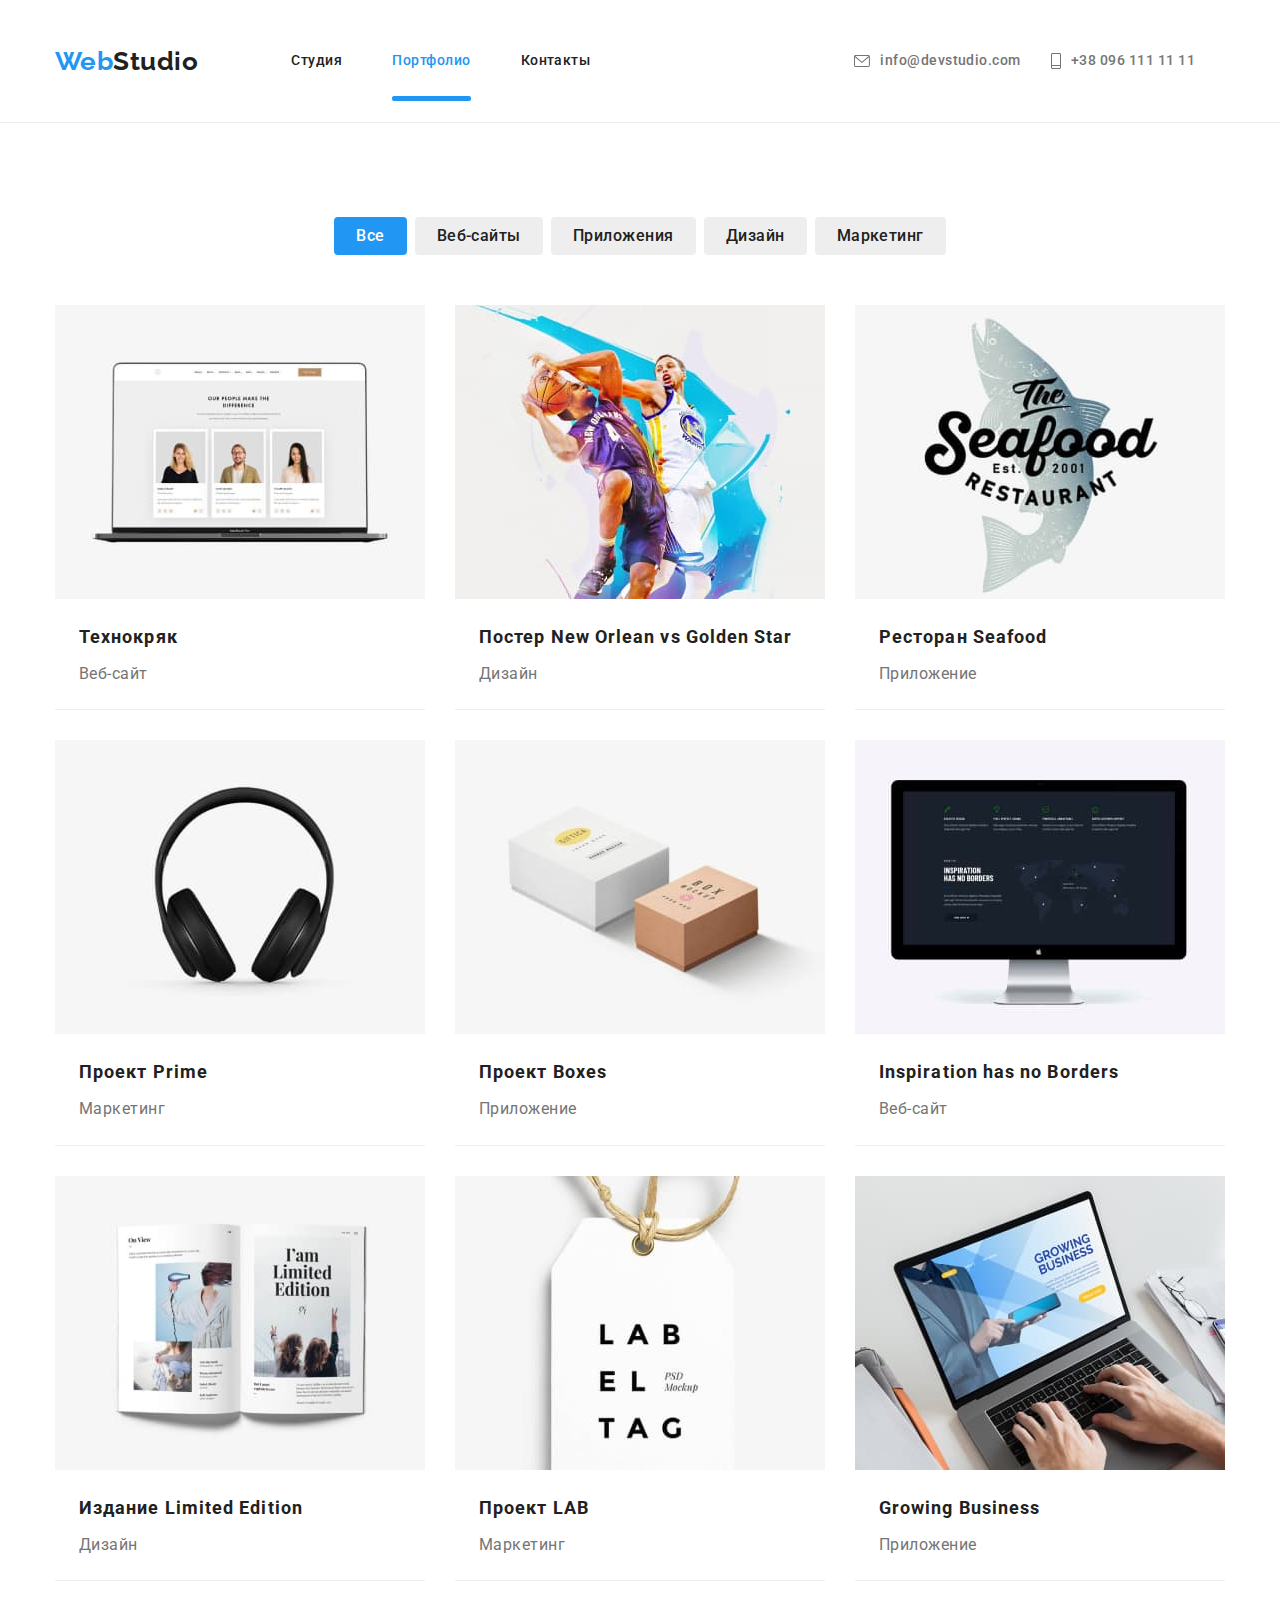
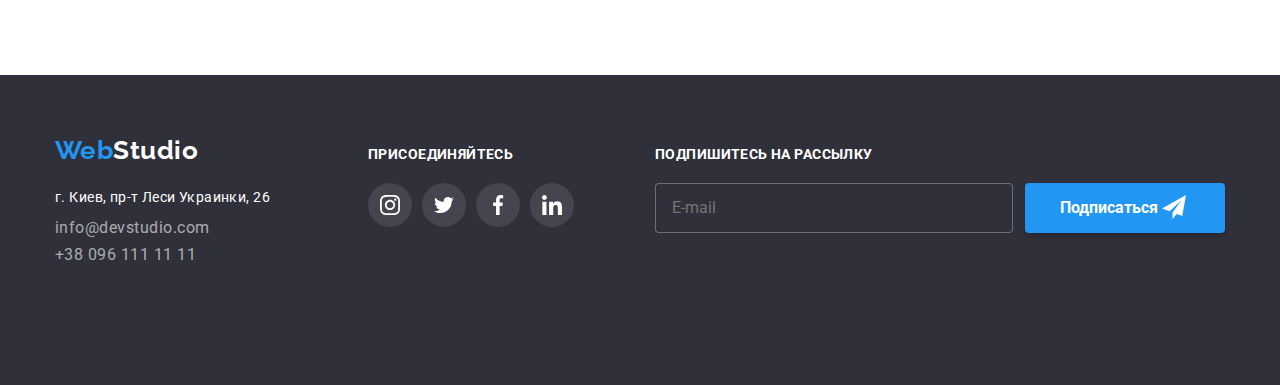
==== commit baf507dd: "8 дз" ====
--- a/portfolio.html
+++ b/portfolio.html
@@ -262,6 +262,8 @@
     <!--как найти нас-->
     <footer class="footer" >
         <div class="container footer__container">
+            <div class="container-footer">
+                <div class="footer__grup">
                 <div class="footer__blok">
                 <a href="./index.html" class="footer__logo"><span class="nav__logo web">Web</span>Studio</a>
                 <address>
@@ -283,9 +285,9 @@
                 </div>
                 <div class="footer__social">
                     <p class="footer__paragraph">присоединяйтесь</p>
-                    <ul class=" footer__list-social list">
-                        <li class="footer__item">
-                            <a href="" class=" footer__link link">
+                    <ul class="footer__list-social list">
+                        <li class=" footer__item">
+                            <a href="" class="footer__link link ">
                                 <svg class="footer__icon" width="20" height="20">
                                     <use href="./img/symbola-defs.svg#icon-instagram">
                                     </use>
@@ -319,7 +321,8 @@
                     </ul>
                     
                 </div>
-        
+            </div>
+        </div>
                 <div class="footer-form__container">
                     <p class="footer__paragraph">Подпишитесь на рассылку</p>
                     <form  class="footer-form__bid"  autocomplete="off">
@@ -337,7 +340,9 @@
         </div>    
             
             </footer>
+            <script src="./js/modal.js"></script>
             <script src="./js/menu.js"></script>
-</body>
-
-</html>+        
+        </body>
+        
+        </html>--- a/css/main.min.css
+++ b/css/main.min.css
@@ -1 +1 @@
-/*! normalize.css v8.0.1 | MIT License | github.com/necolas/normalize.css */html{line-height:1.15;-webkit-text-size-adjust:100%}body{margin:0}main{display:block}h1{font-size:2em;margin:.67em 0}hr{box-sizing:content-box;height:0;overflow:visible}pre{font-family:monospace,monospace;font-size:1em}a{background-color:rgba(0,0,0,0)}abbr[title]{border-bottom:none;text-decoration:underline;text-decoration:underline dotted}b,strong{font-weight:bolder}code,kbd,samp{font-family:monospace,monospace;font-size:1em}small{font-size:80%}sub,sup{font-size:75%;line-height:0;position:relative;vertical-align:baseline}sub{bottom:-0.25em}sup{top:-0.5em}img{border-style:none}button,input,optgroup,select,textarea{font-family:inherit;font-size:100%;line-height:1.15;margin:0}button,input{overflow:visible}button,select{text-transform:none}button,[type=button],[type=reset],[type=submit]{-webkit-appearance:button}button::-moz-focus-inner,[type=button]::-moz-focus-inner,[type=reset]::-moz-focus-inner,[type=submit]::-moz-focus-inner{border-style:none;padding:0}button:-moz-focusring,[type=button]:-moz-focusring,[type=reset]:-moz-focusring,[type=submit]:-moz-focusring{outline:1px dotted ButtonText}fieldset{padding:.35em .75em .625em}legend{box-sizing:border-box;color:inherit;display:table;max-width:100%;padding:0;white-space:normal}progress{vertical-align:baseline}textarea{overflow:auto}[type=checkbox],[type=radio]{box-sizing:border-box;padding:0}[type=number]::-webkit-inner-spin-button,[type=number]::-webkit-outer-spin-button{height:auto}[type=search]{-webkit-appearance:textfield;outline-offset:-2px}[type=search]::-webkit-search-decoration{-webkit-appearance:none}::-webkit-file-upload-button{-webkit-appearance:button;font:inherit}details{display:block}summary{display:list-item}template{display:none}[hidden]{display:none}:root{--primary-text-color:#757575;--title-text-color:#212121;--accent-color:#2196F3;--color-color:#ffffff;--background-color:#2F303A}button{cursor:pointer;border-radius:4px;display:inline-block}body{background-color:var(--color-color);color:var(--primary-text-color);font-family:Roboto,Raleway,sans-serif;letter-spacing:.03em;margin:0 auto}.container{width:100%;margin:0 auto;padding-left:15px;padding-right:15px}@media screen and (min-width: 450px)and (max-width: 767px){.container{width:480px}}@media screen and (min-width: 768px)and (max-width: 1199px){.container{width:768px}}@media screen and (min-width: 1200px){.container{width:1200px}}h1,h2,h3{font-family:Roboto;color:#212121}ul{list-style:none}a{text-decoration:none}h1,h2,h3,h4,h5,h6,p{margin:0}ul,ol{margin:0;padding-left:0}img{display:block;max-width:100%;height:auto}@media screen and (min-width: 450px)and (max-width: 767px){img{width:450px}}@media screen and (min-width: 768px)and (max-width: 1199px){img{height:374px;width:354px}}.visually-hidden{position:absolute;white-space:nowrap;width:1px;height:1px;overflow:hidden;border:0;padding:0;clip:rect(0 0 0 0);clip-path:inset(50%);margin:-1px}.header{border-bottom:25px;margin:0;border-bottom:1px solid #ececec;position:relative}.header .container.nav{display:flex;align-items:center}@media screen and (max-width: 767px){.header .container.nav{padding-top:16px;padding-bottom:16px}}@media screen and (min-width: 1200px){.header .container.nav{padding-top:16px;padding-bottom:16px}}@media screen and (min-width: 768px)and (max-width: 1199px){.nav{display:flex;align-items:center}}@media screen and (min-width: 1200px){.nav{display:flex;align-items:center}}.nav__list{display:flex;margin-right:84px}@media screen and (min-width: 50px)and (max-width: 767px){.nav__list{display:none}}.nav__list:last-child{margin-right:0}.nav__list .nav__item{margin-right:50px}.nav__list .nav__item:last-child{margin-right:0}.nav__list .link{color:var(--title-text-color);font-weight:500;font-size:14px;line-height:1.14;display:block;padding-top:28px;padding-bottom:28px;transition-property:color;transition-duration:250ms;transition-timing-function:cubic-bezier(0.4, 0, 0.2, 1)}@media screen and (min-width: 1200px){.nav__list .link{padding-top:32px;padding-bottom:32px}}.nav__link.studio::after{content:"";position:absolute;left:0;bottom:0;display:block;width:100%;height:5px;background-color:var(--accent-color);border-radius:2px}.nav__link.studio:hover::after{display:block}.link{position:relative}.nav__link.portfolio::after{content:"";position:absolute;left:0;bottom:0;display:block;width:100%;height:5px;background-color:var(--accent-color);border-radius:2px;opacity:0;transition-property:opacity;transition-duration:250ms;transition-timing-function:cubic-bezier(0.4, 0, 0.2, 1)}.nav__link.we::after{content:"";position:absolute;left:0;bottom:0;display:block;width:100%;height:5px;background-color:var(--accent-color);border-radius:2px;opacity:0;transition-property:opacity;transition-duration:250ms;transition-timing-function:cubic-bezier(0.4, 0, 0.2, 1)}.nav__list .link:hover,.nav__list .link:focus{color:var(--accent-color)}.nav__item .nav__link.studio{color:#2196f3}.auth .nav__two{margin-left:0;margin-right:0}@media screen and (max-width: 768){.nav__two{display:none}}@media screen and (min-width: 50px)and (max-width: 767px){.nav__group{display:none}}@media screen and (min-width: 768px)and (max-width: 1199px){.nav__group{margin-left:auto}}@media screen and (min-width: 768px){.nav__auth{display:block;margin-left:auto}}.nav__list.auth{display:flex;margin-left:auto}@media screen and (min-width: 50px)and (max-width: 767px){.nav__list.auth{display:none}}@media screen and (min-width: 768px){.nav__list.auth{display:inline-block}}.nav__link.auth{color:var(--primary-text-color);font-weight:500;font-size:14px;line-height:1.14;padding-top:32px;padding-bottom:32px;display:inline-block;display:flex;align-items:center;width:100%;height:100%;transition-property:color;transition-duration:250ms;transition-timing-function:cubic-bezier(0.4, 0, 0.2, 1)}@media screen and (min-width: 768px)and (max-width: 1199px){.nav__link.auth{margin-left:auto;padding-top:0px;padding-bottom:0px;font-size:12px;line-height:1.16}}@media screen and (min-width: 1200px){.nav__link.auth{justify-content:center}}.nav__contact{margin-bottom:10px}.nav__icon.mail{max-width:16px;margin-right:10px;fill:currentColor}.nav__icon.phone{max-width:10px;margin-right:10px;fill:currentColor}.nav__list.auth .nav__item+.nav__item{margin-left:50px}@media screen and (min-width: 768px)and (max-width: 1199px){.nav__list.auth .nav__item+.nav__item{margin-left:0}}.nav__link.auth:hover,.nav__link.auth:focus{color:var(--accent-color)}.menu-open-btn,.menu-close-btn{display:block;padding:0;border:none;cursor:pointer;background-color:rgba(0,0,0,0);width:40px;height:40px;margin-left:auto;fill:#212121}@media screen and (min-width: 769px){.menu-open-btn,.menu-close-btn{display:none}}.menu-open-btn:focus,.menu-open-btn:hover,.menu-close-btn:focus,.menu-close-btn:hover{fill:var(--accent-color)}.menu-close-btn{margin-bottom:0;margin-left:auto;transition:fill 250ms cubic-bezier(0.4, 0, 0.2, 1),color 250ms cubic-bezier(0.4, 0, 0.2, 1)}.mob-menu{position:fixed;top:0;left:0;background-color:#fff;box-shadow:0px 4px 8px rgba(0,0,0,.04),0px 2px 4px rgba(0,0,0,.08),0px 1px 3px rgba(0,0,0,.16);width:100%;height:100%;z-index:6;padding:21px 25px 48px 40px}@media screen and (min-width: 769px){.mob-menu{display:none}}.mob-menu .mob-menu__conteiner{height:100%;display:flex;flex-direction:column;justify-content:space-between;overflow-y:auto}.mob-menu{opacity:1}.mob-menu.is-hidden{opacity:0;pointer-events:none;visibility:hidden}.mob-menu__item{font-family:"Roboto";font-style:normal;font-weight:500;font-size:40px;line-height:1.18;letter-spacing:.02em;margin-bottom:36px}.mob-menu__item:last-child{margin-bottom:0}.mob-menu__studio{color:#2196f3}.mob-menu__portfolio{margin-bottom:32px;color:#212121}.mob-menu__we{color:#212121}.mob__list{display:inline-block}.mob__link.mob__auth{display:block;margin-bottom:32px}.mob__auvto{margin-bottom:64px}.mob__auth{font-size:34px;color:#2196f3}.mob__email{font-size:28px;color:#757575}.mob__link{font-family:"Roboto";font-style:normal;font-weight:500;font-size:34px;line-height:1.1764705882;letter-spacing:.02em}.mob-social__list{display:flex;flex-wrap:nowrap}@media screen and (max-width: 449px){.mob-social__list{flex-wrap:wrap;font-size:30px}}.mob-social__item:last-child{margin-right:0}.mob-social__item{padding-right:10px;position:relative;border-right:1px solid rgba(33,33,33,.2);margin-left:10px}.mob-social__link::after{content:"";padding-right:10px;position:absolute}.mob-social__item:last-child{border-right:none}.mob-social__item:nth-child(1){margin-left:10px}.mob-social__link{font-family:"Roboto";font-style:normal;font-weight:500;font-size:18px;line-height:1.22;letter-spacing:.02em;color:#2196f3}.section{max-width:480px;height:400px;margin-left:auto;margin-right:auto;background-color:#2f303a;background-image:linear-gradient(rgba(47, 48, 58, 0.4), rgba(47, 48, 58, 0.4)),url(../img/Img-min.jpg);background-repeat:no-repeat;background-position:center;background-size:cover;color:var(--color-color);text-align:center}@media screen and (min-width: 1200px){.section{width:1200px;padding:200px 0;height:600px}}@media screen and (min-width: 768px)and (max-width: 1199px){.section{width:768px;max-width:768px}}.section__title{color:var(--color-color);margin-bottom:30px;text-align:center;max-width:360px;font-weight:900;font-size:26px;line-height:1.36;text-transform:uppercase;letter-spacing:.06em;margin-left:auto;margin-right:auto;padding-top:118px}@media screen and (min-width: 1200px){.section__title{font-size:44px;max-width:698px}}@media screen and (max-width: 450px){.section__title{max-width:360px;line-height:1.61}}.backdrop{position:fixed;top:0;left:0;width:100%;height:100%;z-index:5;background-color:rgba(33,33,33,.5);opacity:1;transition:opacity 250ms cubic-bezier(0.4, 0, 0.2, 1),visibility 250ms cubic-bezier(0.4, 0, 0.2, 1)}.backdrop.is-hidden{opacity:0;pointer-events:none;visibility:hidden}.modal{position:absolute;top:50%;left:50%;transform:translate(-50%, -50%);width:528px;height:581px;background-color:var(--color-color);border-radius:4px;padding:40px}.modal__icon{width:11px;height:11px;justify-content:center;align-content:center;transition:fill 250ms cubic-bezier(0.4, 0, 0.2, 1)}.modal__icon:hover,.modal__icon:focus{fill:#2196f3}.button__primary{display:inline-block;cursor:pointer;color:var(--color-color);background-color:var(--accent-color);border:0 solid rgba(0,0,0,0);font-family:"Roboto";font-weight:700;font-size:16px;line-height:1.9;padding:10px 32px 10px 32px;min-width:200px;border:0px solid rgba(0,0,0,0);transition:background-color 250ms cubic-bezier(0.4, 0, 0.2, 1),color 250ms cubic-bezier(0.4, 0, 0.2, 1)}.button__primary:hover,.button__primary:focus{color:var(--title-text-color);background-color:#f5f4fa}.modal__botton{width:30px;height:30px;position:absolute;right:.66%;top:.66%;transform:translate(-0.66%, -0.66%);background-color:var(--color-color);border-radius:50%;border:1px solid rgba(0,0,0,.1)}.form__button{background:#188ce8;box-shadow:0px 4px 4px rgba(0,0,0,.15);border-radius:4px;display:inline-block;cursor:pointer;color:var(--color-color);background-color:var(--accent-color);border:0 solid rgba(0,0,0,0);font-family:"Roboto";font-weight:700;font-size:16px;line-height:1.9;padding:10px 55px 10px 56px;min-width:200px;border:0px solid rgba(0,0,0,0);transition:background-color 250ms cubic-bezier(0.4, 0, 0.2, 1),color 250ms cubic-bezier(0.4, 0, 0.2, 1)}.footer__button{background:#188ce8;box-shadow:0px 4px 4px rgba(0,0,0,.15);border-radius:4px;display:inline-block;cursor:pointer;color:var(--color-color);background-color:var(--accent-color);border:0 solid rgba(0,0,0,0);font-family:"Roboto";font-weight:700;font-size:16px;line-height:1.9;padding:10px 62px 10px 29px;min-width:200px;border:0px solid rgba(0,0,0,0);transition:background-color 250ms cubic-bezier(0.4, 0, 0.2, 1),color 250ms cubic-bezier(0.4, 0, 0.2, 1);width:200px;height:50px;position:relative;margin-left:12px}@media screen and (min-width: 450px)and (max-width: 767px){.footer__button{margin-left:125px}}@media screen and (min-width: 768px)and (max-width: 1199px){.footer__button{margin-left:276px}}@media screen and (max-width: 450px){.footer__button{max-width:200px;margin-left:0px}}.footer__button-icon{position:absolute;display:flex;height:24px;width:120%;margin-top:2px;margin-bottom:7px}.project__button{cursor:pointer;color:var(--title-text-color);background-color:#eee;border:0 solid rgba(0,0,0,0);font-family:"Roboto",sans-serif;font-style:normal;font-weight:500;font-size:16px;line-height:1.62;letter-spacing:.03em;padding:6px 22px 6px 22px;transition:background-color 250ms cubic-bezier(0.4, 0, 0.2, 1),color 250ms cubic-bezier(0.4, 0, 0.2, 1),box-shadow 250ms cubic-bezier(0.4, 0, 0.2, 1)}.project__button:hover,.project__button:focus{color:var(--color-color);background-color:var(--accent-color);box-shadow:0px 4px 4px rgba(0,0,0,.15),0px 2px 2px rgba(0,0,0,.15)}.project__button.blue{background-color:var(--accent-color);color:var(--color-color)}textarea{resize:none;width:448px;height:120px;padding:0;border:0;outline:none;display:block}input{border:1px solid rgba(33,33,33,.2);border-radius:4px;outline:none}.form__title{width:100%;font-family:"Roboto";font-style:normal;font-weight:700;font-size:20px;line-height:1.15;text-align:center;letter-spacing:.03em;color:#212121;margin-bottom:12px}.form__label-comment{display:flex;text-align:left;margin-bottom:4px}.form__label{text-align:left;margin-bottom:4px}.form__container{font-family:"Roboto";font-style:normal;font-weight:400;font-size:12px;line-height:1.17;letter-spacing:.01em;color:#757575;display:block}.form__name{margin-bottom:10px;display:flex;flex-direction:column;transition:transform 250ms cubic-bezier(0.4, 0, 0.2, 1);cursor:pointer;position:relative}.form__name input:focus,.form__textarea-placeholder:focus{border:1px solid #2196f3}.form__textarea{width:448px}.form__textarea-placeholder:hover,.form__name input:hover{border:1px solid #2196f3}.form__textarea-placeholder{border:1px solid rgba(33,33,33,.2);border-radius:4px;transition:border 250ms cubic-bezier(0.4, 0, 0.2, 1)}.form__textarea .form__textarea-placeholder{padding:12px 16px 12px 16px}.form__text-treaty{color:#2196f3;transition:color 250ms cubic-bezier(0.4, 0, 0.2, 1)}.form__text{font-size:14px;margin-left:8px;line-height:1.71;letter-spacing:.03em}.form__text-treaty{position:relative}.form__text a::before{content:"";bottom:2px;left:0;position:absolute;width:100%;height:1px;background-color:#2196f3}.form__name input{height:40px;padding-left:42px;padding-top:12px;padding-bottom:12px}.form__icon{position:absolute;top:70%;left:14px;display:inline-block;width:18px;height:18px;transform:translateY(-70%);fill:#212121;transition-property:fill;transition-duration:250ms;transition-timing-function:cubic-bezier(0.4, 0, 0.2, 1)}input:hover+.form__icon,input:focus+.form__icon{fill:#2196f3}.form__icon-check{display:inline-block;background-color:var(--color-color);width:16px;height:15px;left:4px;position:absolute;border:1px solid #212121;align-items:center;justify-content:center;margin-right:7px}.checkbox:checked+.form__icon-check{background-color:#2196f3}.form__checkbox{position:relative;margin-bottom:30px;margin-top:25px}.checkbox{left:0}.form__checkbox{text-align:center;display:inline-block;display:flex;align-items:center;justify-content:center;margin-top:20px;width:100%}.form__icon-checkbox{width:11px;height:8px;margin-right:7px;margin-left:0;padding-left:0}.nav__logo.top{margin-right:88px;padding-top:24px;padding-bottom:24px}@media screen and (min-width: 1200px){.nav__logo.top{margin-right:93px}}@media screen and (max-width: 768px){.nav__logo.top{margin-right:0px}}.nav__logo.web{color:var(--accent-color);font-family:"Raleway";font-style:normal;font-weight:700;font-size:26px;line-height:1.19}.nav__logo.heder{color:var(--title-text-color);font-family:"Raleway";font-style:normal;font-weight:700;font-size:26px;line-height:1.19}.footer__logo{text-decoration:none;font-family:"Raleway",sans-serif;font-weight:700;font-size:26px;line-height:1.19;color:var(--color-color)}@media screen and (max-width: 1199px){.footer__logo{text-align:center;font-size:24px;line-height:1.16;letter-spacing:.03em}}.section-list{color:var(--primary-text-color)}.section-list .content__title{color:var(--title-text-color);text-transform:uppercase}.project{padding-top:60px;padding-bottom:60px}@media screen and (min-width: 1200px){.project{padding-top:94px;padding-bottom:94px}}.project__list{display:flex;flex-wrap:wrap;align-items:center;gap:15px 8px;margin-bottom:40px}@media screen and (max-width: 769px){.project__list{flex-wrap:wrap}}@media screen and (min-width: 769px){.project__list{margin-bottom:30px;justify-content:center}}@media screen and (min-width: 1200px){.project__list{margin-bottom:50px;justify-content:center}}.gallery__box{display:flex}.gallery__item{width:100%}.gallery{display:flex;flex-wrap:wrap;gap:30px}@media screen and (min-width: 769px)and (max-width: 1199px){.gallery{width:calc((100% - 30px)/2)}}@media screen and (min-width: 1200px){.gallery>.gallery__item{width:calc((100% - 60px)/3);border-bottom:1px solid #eee}}.gallery:nth-child(n+7){margin-bottom:0}.gallery__link{display:inline-block;transition-property:box-shadow;transition-duration:250ms;transition-timing-function:cubic-bezier(0.4, 0, 0.2, 1)}.gallery__link:hover,.gallery__link:focus{box-shadow:0px 1px 1px rgba(0,0,0,.12),1px 4px 4px rgba(0,0,0,.06),1px 4px 6px rgba(0,0,0,.16);transition:box-shadow 250ms cubic-bezier(0.4, 0, 0.2, 1)}.gallery__link:hover .gallery__paragraph{transform:translateY(0);opacity:1}.gallery__help{padding:20px 24px 20px 24px}.gallery__text{color:var(--title-text-color);font-weight:700;font-size:18px;line-height:2;letter-spacing:.06em;margin-bottom:4px}.gallery__paragraph-portfolio{color:var(--primary-text-color);font-size:16px;line-height:1.9}.gallery__conteiner{position:relative;overflow:hidden}.gallery__paragraph{position:absolute;display:block;width:100%;height:100%;top:0;text-align:left;left:0;font-family:"Roboto";font-style:normal;font-weight:400;font-size:18px;line-height:1.56;letter-spacing:.03em;color:#fff;background-color:rgba(33,150,243,.9);padding:63px 24px;transform:translateY(100%);transition:transform 250ms cubic-bezier(0.4, 0, 0.2, 1)}.container-footer{margin-left:auto;margin-right:auto;width:100%}@media screen and (max-width: 1199px){.container-footer{padding-top:60px}}@media screen and (min-width: 768px)and (max-width: 1199px){.container-footer{display:flex}}@media screen and (min-width: 1200px){.container-footer{display:flex}}.footer{background-color:var(--background-color);padding:60px 0}@media screen and (min-width: 1200px){.footer{padding-top:60px;padding-bottom:60px}}.footer__blok{margin-bottom:60px;text-align:center}@media screen and (max-width: 450px)and (max-width: 767px){.footer__blok{text-align:-webkit-center;margin-bottom:60px;margin-right:0;flex-wrap:wrap}}@media screen and (min-width: 768px)and (max-width: 1199px){.footer__blok{text-align:center;width:fit-content;margin-left:61px}}@media screen and (min-width: 1200px){.footer__blok{margin-right:70px}}@media screen and (min-width: 1200px){.footer__container{display:flex;align-items:baseline}}@media screen and (max-width: 767px){.footer__social{text-align:center}}@media screen and (min-width: 768px)and (max-width: 1199px){.footer__social{margin-left:165px}}@media screen and (min-width: 1200px){.footer__social{display:inline-block;padding:12px}}@media screen and (min-width: 768px)and (max-width: 1199px){.footer__grup{display:flex}}.footer__paragraph{font-weight:700;font-size:14px;line-height:1.14;letter-spacing:.03em;text-transform:uppercase;color:var(--color-color);margin-bottom:20px}@media screen and (min-width: 450px)and (max-width: 767px){.footer__paragraph{text-align:center}}@media screen and (min-width: 768px)and (max-width: 1199px){.footer__paragraph{text-align:center}}.footer__list-social{display:flex;justify-content:center}@media screen and (min-width: 450px)and (max-width: 767px){.footer__list-social{margin-bottom:60px}}@media screen and (min-width: 768px)and (max-width: 1199px){.footer__list-social{margin-bottom:60px}}@media screen and (max-width: 450px){.footer__list-social{margin-bottom:60px}}.footer__item{width:44px;height:44px}.footer__item:not(:last-child){margin-right:10px}.footer__link{background-color:rgba(255,255,255,.1);width:100%;height:100%;display:flex;border-radius:50%;justify-content:center;align-items:center;transition-property:background-color;transition-duration:250ms;transition-timing-function:cubic-bezier(0.4, 0, 0.2, 1)}.footer__link:hover,.footer__link:focus{background-color:var(--accent-color)}.footer__icon{fill:var(--color-color)}@media screen and (max-width: 450px){.footer-form__container{text-align:center}}@media screen and (min-width: 1200px){.footer-form__container{margin-left:93px}}.footer__input{display:inline-block;height:50px;color:#fff;background-color:var(--background-color);border:1px solid rgba(255,255,255,.3);font-size:16px}@media screen and (max-width: 767px){.footer__input{margin-bottom:20px;max-width:450px;height:50px;width:450px;height:50px}}@media screen and (max-width: 450px){.footer__input{width:100%}}@media screen and (min-width: 768px)and (max-width: 1199px){.footer__input{margin-bottom:20px;margin-left:151px;width:450px}}@media screen and (min-width: 1200px){.footer__input{width:358px}}.footer__input:focus{border:1px solid var(--color-color)}@media screen and (min-width: 1200px){.footer-form__bid{display:flex}}.footer-form__bid .footer__input{padding-left:16px}.footer-form__more{right:0}.address__item{margin-top:20px;width:231px}@media screen and (min-width: 450px)and (max-width: 767px){.address__list{margin-left:109px}}.address__item:not(:first-child){margin-top:9px}.address__link.map{font-weight:400;font-size:14px;line-height:1.71;letter-spacing:.03em;font-style:normal;color:var(--color-color);transition-property:color;transition-duration:250ms;transition-timing-function:cubic-bezier(0.4, 0, 0.2, 1)}.address__link.map:hover,.address__link.map:focus{color:var(--accent-color)}.address__link.contact{font-style:normal;color:rgba(255,255,255,.6);transition-property:color;transition-duration:250ms;transition-timing-function:cubic-bezier(0.4, 0, 0.2, 1)}.address__link.contact:hover,.address__link.contact:focus{color:var(--accent-color)}.section-list{padding:60px 0}@media screen and (min-width: 1200px){.section-list{padding:94px 0}}.content{display:flex}@media screen and (min-width: 768px)and (max-width: 1199px){.content{display:flex;flex-wrap:wrap}}@media screen and (min-width: 1200px){.container .content{display:flex;flex-wrap:nowrap}}@media screen and (min-width: 1200px){.container{width:1200px;padding-bottom:0}}.content{display:flex;flex-wrap:wrap}@media screen and (min-width: 768px)and (max-width: 1199px){.content{margin-left:auto;margin-right:auto;gap:30px}}.team__photo:last-child(-n+2){margin-bottom:0}.team__photo{margin-bottom:30px}@media screen and (min-width: 768px)and (max-width: 1199px){.team__photo{margin-right:30px}}@media screen and (min-width: 450px)and (max-width: 767px){.content__item{width:100%}}.content__title{width:320px;margin-bottom:10px;align-items:center;max-height:120px;border-radius:4px;font-weight:700;font-size:14px;line-height:1.14;letter-spacing:.03em}@media screen and (min-width: 450px)and (max-width: 767px){.content__title{width:450px}}@media screen and (min-width: 768px)and (max-width: 1199px){.content__title{width:354px}}@media screen and (min-width: 1200px){.content__title{width:270px;align-items:left}}.content__icon{max-width:70px;max-height:70px}.content__picture{width:100%;height:100%;background-color:#f5f4fa;display:flex;align-items:center;justify-content:center;height:120px;border-radius:4px;margin-bottom:30px}@media screen and (min-width: 450px)and (max-width: 767px){.content__picture{max-width:450px;margin-top:30px;height:120px}}@media screen and (min-width: 768px)and (max-width: 1199px){.content__picture{max-width:354px;display:flex}}@media screen and (min-width: 1200px){.content__picture{max-width:270px}}.content__paragraph{color:var(--primary-text-color);font-weight:400;font-size:14px;line-height:1.7}@media screen and (min-width: 450px)and (max-width: 767px){.content__paragraph{min-width:450px}}@media screen and (min-width: 768px)and (max-width: 1199px){.content__paragraph{width:354px}}@media screen and (min-width: 50px)and (max-width: 1199px){.photo{position:absolute;white-space:nowrap;width:1px;height:1px;overflow:hidden;border:0;padding:0;clip:rect(0 0 0 0);clip-path:inset(50%);margin:-1px}}.photo .photo__title{color:var(--title-text-color);font-weight:700;font-size:36px;line-height:1.17;text-align:center;margin-bottom:50px}.photo__title{margin:0px}.photo__list{display:flex;flex-wrap:nowrap;margin-left:-30px;margin-top:-30px}.photo__list .photo__item{flex-basis:calc((100% - 90px)/3);margin-left:30px;margin-top:30px}.photo__item:nth-child(n+3){margin-right:0}.photo__item{position:relative}@media screen and (min-width: 1200px){.photo__item img{max-width:370px}}.photo__paragraph{display:flex;align-items:center;justify-content:center;width:370px;height:70px;background-color:rgba(45,48,58,.8);position:absolute;text-align:center;bottom:0;font-family:"Roboto";font-style:normal;font-weight:700;font-size:14px;line-height:1.14;letter-spacing:.03em;text-transform:uppercase;color:var(--color-color)}.team__title{color:var(--title-text-color);font-weight:700;font-size:28px;line-height:1.17;text-align:center;margin-bottom:30px}.team{background-color:#f5f4fa;text-align:center;padding-top:60px;padding-bottom:60px}@media screen and (min-width: 768px)and (max-width: 1199px){.img-people{display:flex;flex-wrap:wrap}}@media screen and (min-width: 1200px){.img-people{display:flex;flex-wrap:nowrap}}.team__item-people{background-color:#fff;background:#fff;box-shadow:0px 1px 3px rgba(0,0,0,.12),0px 1px 1px rgba(0,0,0,.14),0px 2px 1px rgba(0,0,0,.2);border-radius:0px 0px 4px 4px}@media screen and (min-width: 1200px){.team__item-people{margin-right:30px}}.team__photo:last-child(-n+2){margin-bottom:0}.team__photo{margin-bottom:30px}@media screen and (min-width: 768px)and (max-width: 1199px){.team__photo{margin-right:30px}}@media screen and (max-width: 1200px){.team__photo:nth-child(2n){margin-right:0}}.team__item-people:nth-child(4n){margin-right:0}.team__item-people .team__container{padding-top:30px;padding-bottom:30px}.team__container .team__paragraph{font-family:"Roboto";font-style:normal;font-weight:400;font-size:16px;line-height:1.19;text-align:center;letter-spacing:.03em;margin-bottom:16px}.team__container .team__title-text{font-family:"Roboto";font-style:normal;font-weight:500;font-size:16px;line-height:1.19;text-align:center;letter-spacing:.03em;margin-bottom:10px;margin-top:0}.team__item{width:44px;height:44px;margin-right:10px}.team__item:last-child{margin-right:0}.team__link{width:100%;height:100%;background-color:#fff;border-radius:50%;display:flex;align-items:center;justify-content:center;transition-property:background-color;transition-duration:250ms;transition-timing-function:cubic-bezier(0.4, 0, 0.2, 1)}.team__icon{width:20px;height:20px;fill:#afb1b8;transition-property:fill;transition-duration:250ms;transition-timing-function:cubic-bezier(0.4, 0, 0.2, 1)}.team__link:hover,.team__link:focus{background-color:var(--accent-color)}.team__link:hover .team__icon,.team__link:focus .team__icon{fill:var(--color-color)}.team__list{display:flex;justify-content:center}.company__clients{padding-top:94px;padding-bottom:94px}@media screen and (max-width: 450px){.company__clients{padding-top:60px;padding-bottom:60px}}@media screen and (min-width: 450px)and (max-width: 767px){.company__clients{padding-top:60px;padding-bottom:60px}}.company__title{display:flex;flex-wrap:wrap;justify-content:center}.company__regular{margin-bottom:30px}.company__regular:last-child{margin-bottom:0px}.company__title{font-family:"Roboto";font-style:normal;font-weight:700;font-size:36px;line-height:1.17;text-align:center;letter-spacing:.03em;color:var(--title-text-color)}@media screen and (max-width: 450px){.company__title{font-size:28px}}@media screen and (min-width: 450px)and (max-width: 767px){.company__title{font-size:28px}}@media screen and (min-width: 768px)and (max-width: 1199px){.company__title{margin-bottom:50px}}@media screen and (min-width: 1200px){.company__title{margin-bottom:50px}}.compani__item{width:210px;height:92px}@media screen and (max-width: 450px){.compani__item{margin-bottom:30px;font-size:28px}.compani__item .compani__item:last-child{margin-right:0px}.compani__item .compani__link:last-child{margin-bottom:0}}@media screen and (min-width: 450px)and (max-width: 767px){.compani__item{font-size:28px}}.compani__item:nth-child(2n+1){margin-bottom:30px}@media screen and (min-width: 450px)and (max-width: 767px){.compani__item:nth-child(2n+1){margin-right:30px}.compani__item:nth-child(n+5){margin-bottom:0px}}@media screen and (min-width: 768px)and (max-width: 1199px){.compani__item:nth-child(-n+5){margin-right:30px}.compani__item:nth-child(3n+3){margin-right:0px}}@media screen and (min-width: 1200px){.compani__item{width:170px;margin-right:30px}.compani__item:last-child{margin-right:0px}}.company__link{width:100%;height:100%;background-color:var(--color-color);display:flex;align-items:center;justify-content:center;border:1px solid #afb1b8;border-radius:4px;transition-property:background-color;transition-duration:250ms;transition-timing-function:cubic-bezier(0.4, 0, 0.2, 1)}.company__link:hover,.company__link:focus{border-color:var(--accent-color)}.company__link:hover .company__icon,.company__link:focus .company__icon{fill:var(--accent-color)}.company__icon{fill:#afb1b8;transition-property:fill;transition-duration:250ms;transition-timing-function:cubic-bezier(0.4, 0, 0.2, 1)}/*# sourceMappingURL=main.min.css.map */+/*! normalize.css v8.0.1 | MIT License | github.com/necolas/normalize.css */html{line-height:1.15;-webkit-text-size-adjust:100%}body{margin:0}main{display:block}h1{font-size:2em;margin:.67em 0}hr{box-sizing:content-box;height:0;overflow:visible}pre{font-family:monospace,monospace;font-size:1em}a{background-color:rgba(0,0,0,0)}abbr[title]{border-bottom:none;text-decoration:underline;text-decoration:underline dotted}b,strong{font-weight:bolder}code,kbd,samp{font-family:monospace,monospace;font-size:1em}small{font-size:80%}sub,sup{font-size:75%;line-height:0;position:relative;vertical-align:baseline}sub{bottom:-0.25em}sup{top:-0.5em}img{border-style:none}button,input,optgroup,select,textarea{font-family:inherit;font-size:100%;line-height:1.15;margin:0}button,input{overflow:visible}button,select{text-transform:none}button,[type=button],[type=reset],[type=submit]{-webkit-appearance:button}button::-moz-focus-inner,[type=button]::-moz-focus-inner,[type=reset]::-moz-focus-inner,[type=submit]::-moz-focus-inner{border-style:none;padding:0}button:-moz-focusring,[type=button]:-moz-focusring,[type=reset]:-moz-focusring,[type=submit]:-moz-focusring{outline:1px dotted ButtonText}fieldset{padding:.35em .75em .625em}legend{box-sizing:border-box;color:inherit;display:table;max-width:100%;padding:0;white-space:normal}progress{vertical-align:baseline}textarea{overflow:auto}[type=checkbox],[type=radio]{box-sizing:border-box;padding:0}[type=number]::-webkit-inner-spin-button,[type=number]::-webkit-outer-spin-button{height:auto}[type=search]{-webkit-appearance:textfield;outline-offset:-2px}[type=search]::-webkit-search-decoration{-webkit-appearance:none}::-webkit-file-upload-button{-webkit-appearance:button;font:inherit}details{display:block}summary{display:list-item}template{display:none}[hidden]{display:none}:root{--primary-text-color:#757575;--title-text-color:#212121;--accent-color:#2196F3;--color-color:#ffffff;--background-color:#2F303A}button{cursor:pointer;border-radius:4px;display:inline-block}body{background-color:var(--color-color);color:var(--primary-text-color);font-family:Roboto,Raleway,sans-serif;letter-spacing:.03em;margin:0 auto}.container{width:100%;margin:0 auto;padding-left:15px;padding-right:15px}@media screen and (min-width: 450px)and (max-width: 767px){.container{width:480px}}@media screen and (min-width: 768px)and (max-width: 1199px){.container{width:768px}}@media screen and (min-width: 1200px){.container{width:1200px}}h1,h2,h3{font-family:Roboto;color:#212121}ul{list-style:none}a{text-decoration:none}h1,h2,h3,h4,h5,h6,p{margin:0}ul,ol{margin:0;padding-left:0}img{display:block;max-width:100%;height:auto}@media screen and (min-width: 450px)and (max-width: 767px){img{width:450px}}@media screen and (min-width: 768px)and (max-width: 1199px){img{height:374px;width:354px}}.visually-hidden{position:absolute;white-space:nowrap;width:1px;height:1px;overflow:hidden;border:0;padding:0;clip:rect(0 0 0 0);clip-path:inset(50%);margin:-1px}.header{border-bottom:25px;margin:0;border-bottom:1px solid #ececec;position:relative}.header .container.nav{display:flex;align-items:center}@media screen and (max-width: 767px){.header .container.nav{padding-top:16px;padding-bottom:16px}}@media screen and (min-width: 1200px){.header .container.nav{padding-top:16px;padding-bottom:16px}}@media screen and (min-width: 768px)and (max-width: 1199px){.nav{display:flex;align-items:center}}@media screen and (min-width: 1200px){.nav{display:flex;align-items:center;margin-right:auto}}.nav__list{display:flex;margin-right:84px}@media screen and (min-width: 50px)and (max-width: 767px){.nav__list{display:none}}.nav__list:last-child{margin-right:0}.nav__list .nav__item{margin-right:50px}.nav__list .nav__item:last-child{margin-right:0}.nav__list .link{color:var(--title-text-color);font-weight:500;font-size:14px;line-height:1.14;display:block;padding-top:28px;padding-bottom:28px;transition-property:color;transition-duration:250ms;transition-timing-function:cubic-bezier(0.4, 0, 0.2, 1)}@media screen and (min-width: 1200px){.nav__list .link{padding-top:32px;padding-bottom:32px}}.nav__link.studio::after{content:"";position:absolute;left:0;bottom:0;display:block;width:100%;height:5px;background-color:var(--accent-color);border-radius:2px}.nav__link.studio:hover::after{display:block}.link{position:relative}.nav__link.portfolio::after{content:"";position:absolute;left:0;bottom:0;display:block;width:100%;height:5px;background-color:var(--accent-color);border-radius:2px;opacity:0;transition-property:opacity;transition-duration:250ms;transition-timing-function:cubic-bezier(0.4, 0, 0.2, 1)}.nav__link.we::after{content:"";position:absolute;left:0;bottom:0;display:block;width:100%;height:5px;background-color:var(--accent-color);border-radius:2px;opacity:0;transition-property:opacity;transition-duration:250ms;transition-timing-function:cubic-bezier(0.4, 0, 0.2, 1)}.nav__list .link:hover,.nav__list .link:focus{color:var(--accent-color)}.nav__item .nav__link.studio{color:#2196f3}.auth .nav__two{margin-left:0;margin-right:0}@media screen and (min-width: 1200px){.nav__two{margin-right:30px}}@media screen and (max-width: 768){.nav__two{display:none}}@media screen and (min-width: 50px)and (max-width: 767px){.nav__group{display:none}}@media screen and (min-width: 768px)and (max-width: 1199px){.nav__group{margin-left:auto}}@media screen and (min-width: 1200px){.nav__group{display:flex}}@media screen and (min-width: 768px)and (max-width: 1199px){.nav__auth{display:block;margin-left:auto}}.nav__list.auth{display:flex;margin-left:auto}@media screen and (min-width: 50px)and (max-width: 767px){.nav__list.auth{display:none}}@media screen and (min-width: 768px){.nav__list.auth{display:inline-block}}@media screen and (min-width: 1200px){.nav__auth{display:flex}}.nav__link.auth{color:var(--primary-text-color);font-weight:500;font-size:14px;line-height:1.14;padding-top:32px;padding-bottom:32px;display:inline-block;display:flex;align-items:center;width:100%;height:100%;transition-property:color;transition-duration:250ms;transition-timing-function:cubic-bezier(0.4, 0, 0.2, 1)}@media screen and (min-width: 768px)and (max-width: 1199px){.nav__link.auth{margin-left:auto;padding-top:0px;padding-bottom:0px;font-size:12px;line-height:1.16}}@media screen and (min-width: 1200px){.nav__link.auth{justify-content:center}}.nav__contact{margin-bottom:10px}.nav__icon.mail{max-width:16px;margin-right:10px;fill:currentColor}.nav__icon.phone{max-width:10px;margin-right:10px;fill:currentColor}.nav__list.auth .nav__item+.nav__item{margin-left:50px}@media screen and (min-width: 768px)and (max-width: 1199px){.nav__list.auth .nav__item+.nav__item{margin-left:0}}.nav__link.auth:hover,.nav__link.auth:focus{color:var(--accent-color)}.menu-open-btn,.menu-close-btn{display:block;padding:0;border:none;cursor:pointer;background-color:rgba(0,0,0,0);width:40px;height:40px;margin-left:auto;fill:#212121}@media screen and (min-width: 769px){.menu-open-btn,.menu-close-btn{display:none}}.menu-open-btn:focus,.menu-open-btn:hover,.menu-close-btn:focus,.menu-close-btn:hover{fill:var(--accent-color)}.menu-close-btn{margin-bottom:0;margin-left:auto;transition:fill 250ms cubic-bezier(0.4, 0, 0.2, 1),color 250ms cubic-bezier(0.4, 0, 0.2, 1)}.mob-menu{position:fixed;top:0;left:0;background-color:#fff;box-shadow:0px 4px 8px rgba(0,0,0,.04),0px 2px 4px rgba(0,0,0,.08),0px 1px 3px rgba(0,0,0,.16);width:100%;height:100%;z-index:6;padding:21px 25px 48px 40px}@media screen and (min-width: 769px){.mob-menu{display:none}}.mob-menu .mob-menu__conteiner{height:100%;display:flex;flex-direction:column;justify-content:space-between;overflow-y:auto}.mob-menu{opacity:1}.mob-menu.is-hidden{opacity:0;pointer-events:none;visibility:hidden}.mob-menu__item{font-family:"Roboto";font-style:normal;font-weight:500;font-size:40px;line-height:1.18;letter-spacing:.02em;margin-bottom:36px}.mob-menu__item:last-child{margin-bottom:0}.mob-menu__studio{color:#2196f3}.mob-menu__portfolio{margin-bottom:32px;color:#212121}.mob-menu__we{color:#212121}.mob__list{display:inline-block}.mob__link.mob__auth{display:block;margin-bottom:32px}.mob__auvto{margin-bottom:64px}.mob__auth{font-size:34px;color:#2196f3}.mob__email{font-size:28px;color:#757575}.mob__link{font-family:"Roboto";font-style:normal;font-weight:500;font-size:34px;line-height:1.1764705882;letter-spacing:.02em}.mob-social__list{display:flex;flex-wrap:nowrap}@media screen and (max-width: 449px){.mob-social__list{flex-wrap:wrap;font-size:30px}}.mob-social__item:last-child{margin-right:0}.mob-social__item{padding-right:10px;position:relative;border-right:1px solid rgba(33,33,33,.2);margin-left:10px}.mob-social__link::after{content:"";padding-right:10px;position:absolute}.mob-social__item:last-child{border-right:none}.mob-social__item:nth-child(1){margin-left:10px}.mob-social__link{font-family:"Roboto";font-style:normal;font-weight:500;font-size:18px;line-height:1.22;letter-spacing:.02em;color:#2196f3}.section{max-width:100%;height:400px;margin-left:auto;margin-right:auto;background-color:#2f303a;background-image:linear-gradient(rgba(47, 48, 58, 0.4), rgba(47, 48, 58, 0.4)),url(../img/Img-min.jpg);background-repeat:no-repeat;background-position:center;background-size:cover;color:var(--color-color);text-align:center}@media screen and (min-width: 1200px){.section{width:1200px;padding:200px 0;height:600px}}@media screen and (min-width: 768px)and (max-width: 1199px){.section{width:768px;max-width:768px}}.section__title{color:var(--color-color);margin-bottom:30px;text-align:center;max-width:360px;font-weight:900;font-size:26px;line-height:1.36;text-transform:uppercase;letter-spacing:.06em;margin-left:auto;margin-right:auto;padding-top:118px}@media screen and (min-width: 1200px){.section__title{font-size:44px;max-width:698px}}@media screen and (max-width: 450px){.section__title{max-width:360px;line-height:1.61}}.backdrop{position:fixed;top:0;left:0;width:100%;height:100%;z-index:5;background-color:rgba(33,33,33,.5);opacity:1;transition:opacity 250ms cubic-bezier(0.4, 0, 0.2, 1),visibility 250ms cubic-bezier(0.4, 0, 0.2, 1)}.backdrop.is-hidden{opacity:0;pointer-events:none;visibility:hidden}.modal{position:absolute;top:50%;left:50%;transform:translate(-50%, -50%);width:528px;height:581px;background-color:var(--color-color);border-radius:4px;padding:40px}.modal__icon{width:11px;height:11px;justify-content:center;align-content:center;transition:fill 250ms cubic-bezier(0.4, 0, 0.2, 1)}.modal__icon:hover,.modal__icon:focus{fill:#2196f3}.button__primary{display:inline-block;cursor:pointer;color:var(--color-color);background-color:var(--accent-color);border:0 solid rgba(0,0,0,0);font-family:"Roboto";font-weight:700;font-size:16px;line-height:1.9;padding:10px 32px 10px 32px;min-width:200px;border:0px solid rgba(0,0,0,0);transition:background-color 250ms cubic-bezier(0.4, 0, 0.2, 1),color 250ms cubic-bezier(0.4, 0, 0.2, 1)}.button__primary:hover,.button__primary:focus{color:var(--title-text-color);background-color:#f5f4fa}.modal__botton{width:30px;height:30px;position:absolute;right:.66%;top:.66%;transform:translate(-0.66%, -0.66%);background-color:var(--color-color);border-radius:50%;border:1px solid rgba(0,0,0,.1)}.form__button{background:#188ce8;box-shadow:0px 4px 4px rgba(0,0,0,.15);border-radius:4px;display:inline-block;cursor:pointer;color:var(--color-color);background-color:var(--accent-color);border:0 solid rgba(0,0,0,0);font-family:"Roboto";font-weight:700;font-size:16px;line-height:1.9;padding:10px 55px 10px 56px;min-width:200px;border:0px solid rgba(0,0,0,0);transition:background-color 250ms cubic-bezier(0.4, 0, 0.2, 1),color 250ms cubic-bezier(0.4, 0, 0.2, 1)}.footer__button{background:#188ce8;box-shadow:0px 4px 4px rgba(0,0,0,.15);border-radius:4px;display:inline-block;cursor:pointer;color:var(--color-color);background-color:var(--accent-color);border:0 solid rgba(0,0,0,0);font-family:"Roboto";font-weight:700;font-size:16px;line-height:1.9;padding:10px 62px 10px 29px;min-width:200px;border:0px solid rgba(0,0,0,0);transition:background-color 250ms cubic-bezier(0.4, 0, 0.2, 1),color 250ms cubic-bezier(0.4, 0, 0.2, 1);width:200px;height:50px;position:relative;margin-left:12px}@media screen and (min-width: 450px)and (max-width: 767px){.footer__button{margin-left:125px}}@media screen and (min-width: 768px)and (max-width: 1199px){.footer__button{margin-left:276px}}@media screen and (max-width: 450px){.footer__button{max-width:200px;margin-left:0px}}.footer__button-icon{position:absolute;display:flex;height:24px;width:120%;margin-top:2px;margin-bottom:7px}.project__button{cursor:pointer;color:var(--title-text-color);background-color:#eee;border:0 solid rgba(0,0,0,0);font-family:"Roboto",sans-serif;font-style:normal;font-weight:500;font-size:16px;line-height:1.62;letter-spacing:.03em;padding:6px 22px 6px 22px;transition:background-color 250ms cubic-bezier(0.4, 0, 0.2, 1),color 250ms cubic-bezier(0.4, 0, 0.2, 1),box-shadow 250ms cubic-bezier(0.4, 0, 0.2, 1)}.project__button:hover,.project__button:focus{color:var(--color-color);background-color:var(--accent-color);box-shadow:0px 4px 4px rgba(0,0,0,.15),0px 2px 2px rgba(0,0,0,.15)}.project__button.blue{background-color:var(--accent-color);color:var(--color-color)}textarea{resize:none;width:448px;height:120px;padding:0;border:0;outline:none;display:block}input{border:1px solid rgba(33,33,33,.2);border-radius:4px;outline:none}.form__title{width:100%;font-family:"Roboto";font-style:normal;font-weight:700;font-size:20px;line-height:1.15;text-align:center;letter-spacing:.03em;color:#212121;margin-bottom:12px}.form__label-comment{display:flex;text-align:left;margin-bottom:4px}.form__label{text-align:left;margin-bottom:4px}.form__container{font-family:"Roboto";font-style:normal;font-weight:400;font-size:12px;line-height:1.17;letter-spacing:.01em;color:#757575;display:block}.form__name{margin-bottom:10px;display:flex;flex-direction:column;transition:transform 250ms cubic-bezier(0.4, 0, 0.2, 1);cursor:pointer;position:relative}.form__name input:focus,.form__textarea-placeholder:focus{border:1px solid #2196f3}.form__textarea{width:448px}.form__textarea-placeholder:hover,.form__name input:hover{border:1px solid #2196f3}.form__textarea-placeholder{border:1px solid rgba(33,33,33,.2);border-radius:4px;transition:border 250ms cubic-bezier(0.4, 0, 0.2, 1)}.form__textarea .form__textarea-placeholder{padding:12px 16px 12px 16px}.form__text-treaty{color:#2196f3;transition:color 250ms cubic-bezier(0.4, 0, 0.2, 1)}.form__text{font-size:14px;margin-left:8px;line-height:1.71;letter-spacing:.03em}.form__text-treaty{position:relative}.form__text a::before{content:"";bottom:2px;left:0;position:absolute;width:100%;height:1px;background-color:#2196f3}.form__name input{height:40px;padding-left:42px;padding-top:12px;padding-bottom:12px}.form__icon{position:absolute;top:70%;left:14px;display:inline-block;width:18px;height:18px;transform:translateY(-70%);fill:#212121;transition-property:fill;transition-duration:250ms;transition-timing-function:cubic-bezier(0.4, 0, 0.2, 1)}input:hover+.form__icon,input:focus+.form__icon{fill:#2196f3}.form__icon-check{display:inline-block;background-color:var(--color-color);width:16px;height:15px;left:4px;position:absolute;border:1px solid #212121;align-items:center;justify-content:center;margin-right:7px}.checkbox:checked+.form__icon-check{background-color:#2196f3}.form__checkbox{position:relative;margin-bottom:30px;margin-top:25px}.checkbox{left:0}.form__checkbox{text-align:center;display:inline-block;display:flex;align-items:center;justify-content:center;margin-top:20px;width:100%}.form__icon-checkbox{width:11px;height:8px;margin-right:7px;margin-left:0;padding-left:0}.nav__logo.top{margin-right:88px;padding-top:24px;padding-bottom:24px}@media screen and (min-width: 1200px){.nav__logo.top{margin-right:93px}}@media screen and (max-width: 768px){.nav__logo.top{margin-right:0px}}.nav__logo.web{color:var(--accent-color);font-family:"Raleway";font-style:normal;font-weight:700;font-size:26px;line-height:1.19}.nav__logo.heder{color:var(--title-text-color);font-family:"Raleway";font-style:normal;font-weight:700;font-size:26px;line-height:1.19}.footer__logo{text-decoration:none;font-family:"Raleway",sans-serif;font-weight:700;font-size:26px;line-height:1.19;color:var(--color-color)}@media screen and (max-width: 1199px){.footer__logo{text-align:center;font-size:24px;line-height:1.16;letter-spacing:.03em}}.section-list{color:var(--primary-text-color)}.section-list .content__title{color:var(--title-text-color);text-transform:uppercase}.project{padding-top:60px;padding-bottom:60px}@media screen and (min-width: 1200px){.project{padding-top:94px;padding-bottom:94px}}.project__list{display:flex;flex-wrap:wrap;align-items:center;gap:15px 8px;margin-bottom:40px}@media screen and (max-width: 769px){.project__list{flex-wrap:wrap}}@media screen and (min-width: 769px){.project__list{margin-bottom:30px;justify-content:center}}@media screen and (min-width: 1200px){.project__list{margin-bottom:50px;justify-content:center}}.gallery__box{display:flex}@media screen and (min-width: 769px)and (max-width: 1199px){.gallery__item{width:calc((100% - 30px)/2)}}.gallery{display:flex;flex-wrap:wrap;gap:30px}@media screen and (min-width: 1200px){.gallery>.gallery__item{width:calc((100% - 60px)/3);border-bottom:1px solid #eee}}.gallery:nth-child(n+7){margin-bottom:0}.gallery__link{display:inline-block;transition-property:box-shadow;transition-duration:250ms;transition-timing-function:cubic-bezier(0.4, 0, 0.2, 1)}.gallery__link:hover,.gallery__link:focus{box-shadow:0px 1px 1px rgba(0,0,0,.12),1px 4px 4px rgba(0,0,0,.06),1px 4px 6px rgba(0,0,0,.16);transition:box-shadow 250ms cubic-bezier(0.4, 0, 0.2, 1)}.gallery__link:hover .gallery__paragraph{transform:translateY(0);opacity:1}.gallery__help{padding:20px 24px 20px 24px}.gallery__text{color:var(--title-text-color);font-weight:700;font-size:18px;line-height:2;letter-spacing:.06em;margin-bottom:4px}.gallery__paragraph-portfolio{color:var(--primary-text-color);font-size:16px;line-height:1.9}.gallery__conteiner{position:relative;overflow:hidden}.gallery__paragraph{position:absolute;display:block;width:100%;height:100%;top:0;text-align:left;left:0;font-family:"Roboto";font-style:normal;font-weight:400;font-size:18px;line-height:1.56;letter-spacing:.03em;color:#fff;background-color:rgba(33,150,243,.9);padding:63px 24px;transform:translateY(100%);transition:transform 250ms cubic-bezier(0.4, 0, 0.2, 1)}.container-footer{margin-left:auto;margin-right:auto;width:100%}@media screen and (max-width: 1199px){.container-footer{padding-top:60px}}@media screen and (min-width: 768px)and (max-width: 1199px){.container-footer{display:flex}}@media screen and (min-width: 1200px){.container-footer{display:flex}}.footer{background-color:var(--background-color);padding:60px 0}@media screen and (min-width: 1200px){.footer{padding-top:60px;padding-bottom:60px}}.footer__blok{margin-bottom:60px;text-align:center}@media screen and (min-width: 1200px){.footer__blok{text-align:start}}@media screen and (max-width: 450px)and (max-width: 767px){.footer__blok{text-align:-webkit-center;margin-bottom:60px;margin-right:0;flex-wrap:wrap}}@media screen and (min-width: 768px)and (max-width: 1199px){.footer__blok{text-align:center;width:fit-content;margin-left:61px}}@media screen and (min-width: 1200px){.footer__blok{margin-right:70px}}@media screen and (min-width: 1200px){.footer__container{display:flex;align-items:baseline}}@media screen and (max-width: 767px){.footer__social{text-align:center}}@media screen and (min-width: 768px)and (max-width: 1199px){.footer__social{margin-left:165px}}@media screen and (min-width: 1200px){.footer__social{display:inline-block;padding:12px}}@media screen and (min-width: 768px)and (max-width: 1199px){.footer__grup{display:flex}}@media screen and (min-width: 1200px){.footer__grup{display:flex}}.footer__paragraph{font-weight:700;font-size:14px;line-height:1.14;letter-spacing:.03em;text-transform:uppercase;color:var(--color-color);margin-bottom:20px}@media screen and (min-width: 450px)and (max-width: 767px){.footer__paragraph{text-align:center}}@media screen and (min-width: 768px)and (max-width: 1199px){.footer__paragraph{text-align:center}}.footer__list-social{display:flex;justify-content:center}@media screen and (min-width: 450px)and (max-width: 767px){.footer__list-social{margin-bottom:60px}}@media screen and (min-width: 768px)and (max-width: 1199px){.footer__list-social{margin-bottom:60px}}@media screen and (max-width: 450px){.footer__list-social{margin-bottom:60px}}.footer__item{width:44px;height:44px}.footer__item:not(:last-child){margin-right:10px}.footer__link{background-color:rgba(255,255,255,.1);width:100%;height:100%;display:flex;border-radius:50%;justify-content:center;align-items:center;transition-property:background-color;transition-duration:250ms;transition-timing-function:cubic-bezier(0.4, 0, 0.2, 1)}.footer__link:hover,.footer__link:focus{background-color:var(--accent-color)}.footer__icon{fill:var(--color-color)}@media screen and (max-width: 450px){.footer-form__container{text-align:center}}@media screen and (min-width: 1200px){.footer-form__container{margin-left:auto}}.footer__input{display:inline-block;height:50px;color:#fff;background-color:var(--background-color);border:1px solid rgba(255,255,255,.3);font-size:16px}@media screen and (max-width: 767px){.footer__input{margin-bottom:20px;max-width:450px;height:50px;width:450px;height:50px}}@media screen and (max-width: 450px){.footer__input{width:100%}}@media screen and (min-width: 768px)and (max-width: 1199px){.footer__input{margin-bottom:20px;margin-left:151px;width:450px}}@media screen and (min-width: 1200px){.footer__input{width:358px}}.footer__input:focus{border:1px solid var(--color-color)}@media screen and (min-width: 1200px){.footer-form__bid{display:flex}}.footer-form__bid .footer__input{padding-left:16px}.footer-form__more{right:0}.address__item{margin-top:20px;width:231px}@media screen and (min-width: 450px)and (max-width: 767px){.address__list{margin-left:109px}}.address__item:not(:first-child){margin-top:9px}.address__link.map{font-weight:400;font-size:14px;line-height:1.71;letter-spacing:.03em;font-style:normal;color:var(--color-color);transition-property:color;transition-duration:250ms;transition-timing-function:cubic-bezier(0.4, 0, 0.2, 1)}.address__link.map:hover,.address__link.map:focus{color:var(--accent-color)}.address__link.contact{font-style:normal;color:rgba(255,255,255,.6);transition-property:color;transition-duration:250ms;transition-timing-function:cubic-bezier(0.4, 0, 0.2, 1)}.address__link.contact:hover,.address__link.contact:focus{color:var(--accent-color)}.section-list{padding:60px 0}@media screen and (min-width: 1200px){.section-list{padding:94px 0}}.content{display:flex}@media screen and (min-width: 768px)and (max-width: 1199px){.content{display:flex;flex-wrap:wrap}}@media screen and (min-width: 1200px){.container .content{display:flex;flex-wrap:nowrap}}@media screen and (min-width: 1200px){.container{width:1200px;padding-bottom:0}}.content{display:flex;flex-wrap:wrap}@media screen and (min-width: 768px)and (max-width: 1199px){.content{margin-left:auto;margin-right:auto;gap:30px}}.team__photo:last-child(-n+2){margin-bottom:0}.team__photo{margin-bottom:30px}@media screen and (min-width: 768px)and (max-width: 1199px){.team__photo{margin-right:30px}}@media screen and (min-width: 450px)and (max-width: 767px){.content__item{width:100%}}.content__title{width:320px;margin-bottom:10px;align-items:center;max-height:120px;border-radius:4px;font-weight:700;font-size:14px;line-height:1.14;letter-spacing:.03em}@media screen and (min-width: 450px)and (max-width: 767px){.content__title{width:450px}}@media screen and (min-width: 768px)and (max-width: 1199px){.content__title{width:354px}}@media screen and (min-width: 1200px){.content__title{width:270px;align-items:left}}.content__icon{max-width:70px;max-height:70px}.content__picture{width:100%;height:100%;background-color:#f5f4fa;display:flex;align-items:center;justify-content:center;height:120px;border-radius:4px;margin-bottom:30px}@media screen and (min-width: 450px)and (max-width: 767px){.content__picture{max-width:450px;margin-top:30px;height:120px}}@media screen and (min-width: 768px)and (max-width: 1199px){.content__picture{max-width:354px;display:flex}}@media screen and (min-width: 1200px){.content__picture{max-width:270px}}.content__paragraph{color:var(--primary-text-color);font-weight:400;font-size:14px;line-height:1.7}@media screen and (min-width: 450px)and (max-width: 767px){.content__paragraph{min-width:450px}}@media screen and (min-width: 768px)and (max-width: 1199px){.content__paragraph{width:354px}}@media screen and (min-width: 50px)and (max-width: 1199px){.photo{position:absolute;white-space:nowrap;width:1px;height:1px;overflow:hidden;border:0;padding:0;clip:rect(0 0 0 0);clip-path:inset(50%);margin:-1px}}.photo .photo__title{color:var(--title-text-color);font-weight:700;font-size:36px;line-height:1.17;text-align:center;margin-bottom:50px}.photo__title{margin:0px}.photo__list{display:flex;flex-wrap:nowrap;margin-left:-30px;margin-top:-30px}.photo__list .photo__item{flex-basis:calc((100% - 90px)/3);margin-left:30px;margin-top:30px}.photo__item:nth-child(n+3){margin-right:0}.photo__item{position:relative}@media screen and (min-width: 1200px){.photo__item img{max-width:370px}}.photo__paragraph{display:flex;align-items:center;justify-content:center;width:370px;height:70px;background-color:rgba(45,48,58,.8);position:absolute;text-align:center;bottom:0;font-family:"Roboto";font-style:normal;font-weight:700;font-size:14px;line-height:1.14;letter-spacing:.03em;text-transform:uppercase;color:var(--color-color)}.team__title{color:var(--title-text-color);font-weight:700;font-size:28px;line-height:1.17;text-align:center;margin-bottom:30px}.team{background-color:#f5f4fa;text-align:center;padding-top:60px;padding-bottom:60px}@media screen and (min-width: 768px)and (max-width: 1199px){.img-people{display:flex;flex-wrap:wrap}}@media screen and (min-width: 1200px){.img-people{display:flex;flex-wrap:nowrap}}.team__item-people{background-color:#fff;background:#fff;box-shadow:0px 1px 3px rgba(0,0,0,.12),0px 1px 1px rgba(0,0,0,.14),0px 2px 1px rgba(0,0,0,.2);border-radius:0px 0px 4px 4px}@media screen and (min-width: 1200px){.team__item-people{margin-right:30px}}.team__photo:last-child(-n+2){margin-bottom:0}.team__photo{margin-bottom:30px}@media screen and (min-width: 768px)and (max-width: 1199px){.team__photo{margin-right:30px}}@media screen and (max-width: 1200px){.team__photo:nth-child(2n){margin-right:0}}.team__item-people:nth-child(4n){margin-right:0}.team__item-people .team__container{padding-top:30px;padding-bottom:30px}.team__container .team__paragraph{font-family:"Roboto";font-style:normal;font-weight:400;font-size:16px;line-height:1.19;text-align:center;letter-spacing:.03em;margin-bottom:16px}.team__container .team__title-text{font-family:"Roboto";font-style:normal;font-weight:500;font-size:16px;line-height:1.19;text-align:center;letter-spacing:.03em;margin-bottom:10px;margin-top:0}.team__item{width:44px;height:44px;margin-right:10px}.team__item:last-child{margin-right:0}.team__link{width:100%;height:100%;background-color:#fff;border-radius:50%;display:flex;align-items:center;justify-content:center;transition-property:background-color;transition-duration:250ms;transition-timing-function:cubic-bezier(0.4, 0, 0.2, 1)}.team__icon{width:20px;height:20px;fill:#afb1b8;transition-property:fill;transition-duration:250ms;transition-timing-function:cubic-bezier(0.4, 0, 0.2, 1)}.team__link:hover,.team__link:focus{background-color:var(--accent-color)}.team__link:hover .team__icon,.team__link:focus .team__icon{fill:var(--color-color)}.team__list{display:flex;justify-content:center}.company__clients{padding-top:94px;padding-bottom:94px}@media screen and (max-width: 450px){.company__clients{padding-top:60px;padding-bottom:60px}}@media screen and (min-width: 450px)and (max-width: 767px){.company__clients{padding-top:60px;padding-bottom:60px}}.company__title{display:flex;flex-wrap:wrap;justify-content:center}.company__regular{margin-bottom:30px}.company__regular:last-child{margin-bottom:0px}.company__title{font-family:"Roboto";font-style:normal;font-weight:700;font-size:36px;line-height:1.17;text-align:center;letter-spacing:.03em;color:var(--title-text-color)}@media screen and (max-width: 450px){.company__title{font-size:28px}}@media screen and (min-width: 450px)and (max-width: 767px){.company__title{font-size:28px}}@media screen and (min-width: 768px)and (max-width: 1199px){.company__title{margin-bottom:50px}}@media screen and (min-width: 1200px){.company__title{margin-bottom:50px}}.compani__item{width:210px;height:92px}@media screen and (max-width: 450px){.compani__item{margin-bottom:30px;font-size:28px}.compani__item .compani__item:last-child{margin-right:0px}.compani__item .compani__link:last-child{margin-bottom:0}}@media screen and (min-width: 450px)and (max-width: 767px){.compani__item{font-size:28px}}.compani__item:nth-child(2n+1){margin-bottom:30px}@media screen and (min-width: 450px)and (max-width: 767px){.compani__item:nth-child(2n+1){margin-right:30px}.compani__item:nth-child(n+5){margin-bottom:0px}}@media screen and (min-width: 768px)and (max-width: 1199px){.compani__item:nth-child(-n+5){margin-right:30px}.compani__item:nth-child(3n+3){margin-right:0px}}@media screen and (min-width: 1200px){.compani__item{width:170px;margin-right:30px}.compani__item:last-child{margin-right:0px}}.company__link{width:100%;height:100%;background-color:var(--color-color);display:flex;align-items:center;justify-content:center;border:1px solid #afb1b8;border-radius:4px;transition-property:background-color;transition-duration:250ms;transition-timing-function:cubic-bezier(0.4, 0, 0.2, 1)}.company__link:hover,.company__link:focus{border-color:var(--accent-color)}.company__link:hover .company__icon,.company__link:focus .company__icon{fill:var(--accent-color)}.company__icon{fill:#afb1b8;transition-property:fill;transition-duration:250ms;transition-timing-function:cubic-bezier(0.4, 0, 0.2, 1)}/*# sourceMappingURL=main.min.css.map */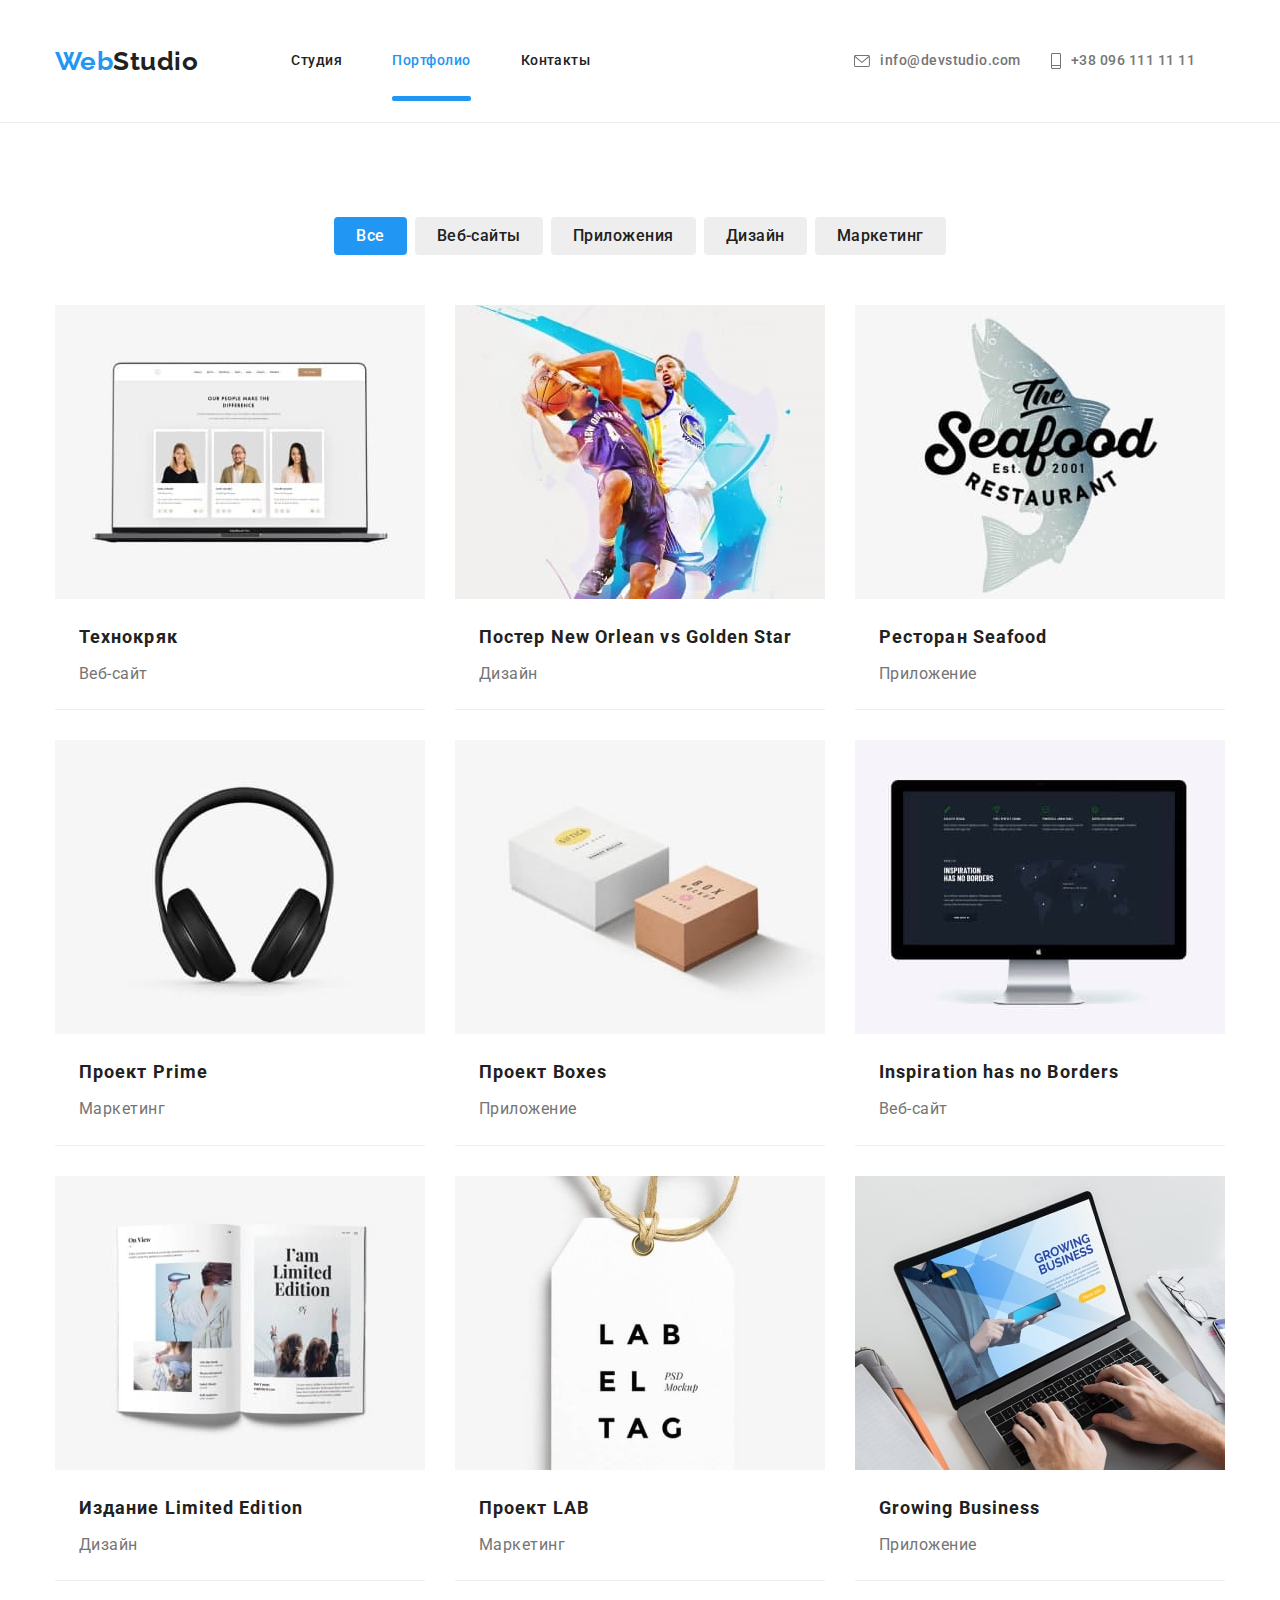
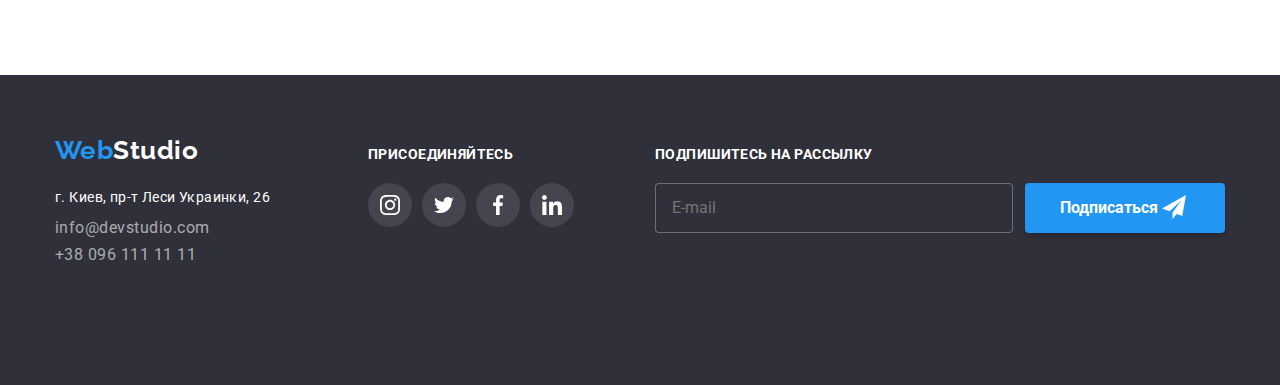
==== commit 3550929f: "8 дз" ====
--- a/portfolio.html
+++ b/portfolio.html
@@ -120,9 +120,32 @@
                     
                     <a href="" class="gallery__link link">
                         <div class="gallery__conteiner">
-                        <img src="img/imgportfolio.jpg" 
-                        alt="фото раздела"
-                         width="370" />
+                            <picture>
+                                <source 
+                                srcset="./img/desktop/d_portfolio_1-min.jpg  1x, 
+                                ./img/desktop/d_portfolio_1@2x-min.jpg 2x "
+                                media="(min-width: 1200px)"
+                                
+                                />
+                               
+                                <source 
+                                srcset="./img/tablet/t_portfolio_1-min.jpg  1x, 
+                                ./img/tablet/t_portfolio_1@2x-min.jpg 2x "
+                                media="(min-width: 768px)"
+                                
+                                />
+        
+                                <source 
+                                srcset="./img/mobile/m_portfolio_1-min.jpg  1x, 
+                                ./img/mobile/m_portfolio_1@2x-min.jpg 2x "
+                                media="(min-width: 360px)"
+                                
+                                />
+                                <img src="img/imgportfolio.jpg" 
+                                     alt="фото раздела"
+                                   width="370"/>
+                            </picture>
+                        
                          <p class="gallery__paragraph">  Ресурс предлагает комплексные предложения с разным уровнем функционала и сервисов.
                             Все это позволит посетителю получить исчерпывающие сведения о компании или частном лице.
                         </p></div>
@@ -138,10 +161,34 @@
                
 
                 <li class="gallery__item">
-                    <a href="" class="gallery__link link">
-                        <div class="gallery__conteiner">
-                            <img src="img/imgportfolio2.jpg"
-                         alt="фото раздела" width="370" />
+                    <picture>
+                        <source 
+                        srcset="./img/desktop/d_portfolio_2-min.jpg  1x, 
+                        ./img/desktop/d_portfolio_2@2x-min.jpg 2x "
+                        media="(min-width: 1200px)"
+                        
+                        />
+                       
+                        <source 
+                        srcset="./img/tablet/t_portfolio_2-min.jpg  1x, 
+                        ./img/tablet/t_portfolio_2@2x-min.jpg 2x "
+                        media="(min-width: 768px)"
+                        
+                        />
+
+                        <source 
+                        srcset="./img/mobile/m_portfolio_2-min.jpg  1x, 
+                        ./img/mobile/m_portfolio_2@2x-min.jpg 2x "
+                        media="(min-width: 360px)"
+                        
+                        />
+                        <img src="img/imgportfolio2.jpg"
+                        alt="фото раздела" width="370" />
+                    </picture>
+
+                    <a href="" class="gallery__link link">
+                        <div class="gallery__conteiner">
+                        
                         <p class="gallery__paragraph">  Ресурс предлагает комплексные предложения с разным уровнем функционала и сервисов.
                             Все это позволит посетителю получить исчерпывающие сведения о компании или частном лице.
                         </p></div>
@@ -152,10 +199,34 @@
                 </li>
 
                 <li class="gallery__item">
-                    <a href="" class="gallery__link link">
-                        <div class="gallery__conteiner">
-                            <img src="img/imgportfolio3.jpg" 
-                        alt="фото раздела" width="370" />
+                    <picture>
+                        <source 
+                        srcset="./img/desktop/d_portfolio_3-min.jpg  1x, 
+                        ./img/desktop/d_portfolio_3@2x-min.jpg 2x "
+                        media="(min-width: 1200px)"
+                        
+                        />
+                       
+                        <source 
+                        srcset="./img/tablet/t_portfolio_3-min.jpg  1x, 
+                        ./img/tablet/t_portfolio_3@2x-min.jpg 2x "
+                        media="(min-width: 768px)"
+                        
+                        />
+
+                        <source 
+                        srcset="./img/mobile/m_portfolio_3-min.jpg  1x, 
+                        ./img/mobile/m_portfolio_3@2x-min.jpg 2x "
+                        media="(min-width: 360px)"
+                        
+                        />
+                        <img src="img/imgportfolio3.jpg" 
+                        alt="фото раздела" width="370" />
+                    </picture>
+
+                    <a href="" class="gallery__link link">
+                        <div class="gallery__conteiner">
+                        
                        <p class="gallery__paragraph">  Ресурс предлагает комплексные предложения с разным уровнем функционала и сервисов.
                             Все это позволит посетителю получить исчерпывающие сведения о компании или частном лице.
                         </p></div>
@@ -166,10 +237,35 @@
                 </li>
 
                 <li class="gallery__item">
-                    <a href="" class="gallery__link link">
-                        <div class="gallery__conteiner">
-                            <img src="img/imgportfolio4.jpg"
+                    <picture>
+                        <source 
+                        srcset="./img/desktop/d_portfolio_4-min.jpg  1x, 
+                        ./img/desktop/d_portfolio_4@2x-min.jpg 2x "
+                        media="(min-width: 1200px)"
+                        
+                        />
+                       
+                        <source 
+                        srcset="./img/tablet/t_portfolio_4-min.jpg  1x, 
+                        ./img/tablet/t_portfolio_4@2x-min.jpg 2x "
+                        media="(min-width: 768px)"
+                        
+                        />
+
+                        <source 
+                        srcset="./img/mobile/m_portfolio_4-min.jpg  1x, 
+                        ./img/mobile/m_portfolio_4@2x-min.jpg 2x "
+                        media="(min-width: 360px)"
+                        
+                        />
+                        <img src="img/imgportfolio4.jpg"
                          alt="фото раздела" width="370" />
+
+                    </picture>
+
+                    <a href="" class="gallery__link link">
+                        <div class="gallery__conteiner">
+                           
                         <p class="gallery__paragraph">  Ресурс предлагает комплексные предложения с разным уровнем функционала и сервисов.
                             Все это позволит посетителю получить исчерпывающие сведения о компании или частном лице.
                         </p></div>
@@ -180,12 +276,36 @@
                 </li>
 
                 <li class="gallery__item">
-                    <a href="" class="gallery__link link">
-                        
-                        <div class="gallery__conteiner">
-
+                    <picture>
+                        <source 
+                        srcset="./img/desktop/d_portfolio_5-min.jpg  1x, 
+                        ./img/desktop/d_portfolio_5@2x-min.jpg 2x "
+                        media="(min-width: 1200px)"
+                        
+                        />
+                       
+                        <source 
+                        srcset="./img/tablet/t_portfolio_5-min.jpg  1x, 
+                        ./img/tablet/t_portfolio_5@2x-min.jpg 2x "
+                        media="(min-width: 768px)"
+                        
+                        />
+
+                        <source 
+                        srcset="./img/mobile/m_portfolio_5-min.jpg  1x, 
+                        ./img/mobile/m_portfolio_5@2x-min.jpg 2x "
+                        media="(min-width: 360px)"
+                        
+                        />
                         <img src="img/imgportfolio5.jpg" 
                         alt="фото раздела" width="370" />
+
+                    </picture>
+                    <a href="" class="gallery__link link">
+                        
+                        <div class="gallery__conteiner">
+
+                      
                         <p class="gallery__paragraph">  Ресурс предлагает комплексные предложения с разным уровнем функционала и сервисов.
                             Все это позволит посетителю получить исчерпывающие сведения о компании или частном лице.
                         </p></div>
@@ -196,11 +316,36 @@
                 </li>
 
                 <li class="gallery__item">
-                    <a href="" class="gallery__link link">
-                        <div class="gallery__conteiner">
-
+                    <picture>
+                        <source 
+                        srcset="./img/desktop/d_portfolio_6-min.jpg  1x, 
+                        ./img/desktop/d_portfolio_6@2x-min.jpg 2x "
+                        media="(min-width: 1200px)"
+                        
+                        />
+                       
+                        <source 
+                        srcset="./img/tablet/t_portfolio_6-min.jpg  1x, 
+                        ./img/tablet/t_portfolio_6@2x-min.jpg 2x "
+                        media="(min-width: 768px)"
+                        
+                        />
+
+                        <source 
+                        srcset="./img/mobile/m_portfolio_6-min.jpg  1x, 
+                        ./img/mobile/m_portfolio_6@2x-min.jpg 2x "
+                        media="(min-width: 360px)"
+                        
+                        />
                         <img src="img/imgportfolio6.jpg"
-                         alt="фото раздела" width="370" />
+                        alt="фото раздела" width="370" />
+
+                    </picture>
+
+                    <a href="" class="gallery__link link">
+                        <div class="gallery__conteiner">
+
+                     
                          <p class="gallery__paragraph">  Ресурс предлагает комплексные предложения с разным уровнем функционала и сервисов.
                             Все это позволит посетителю получить исчерпывающие сведения о компании или частном лице.
                         </p></div>
@@ -211,10 +356,34 @@
                 </li>
 
                 <li class="gallery__item">
-                    <a href="" class="gallery__link link">
-                        <div class="gallery__conteiner">
-                            <img src="img/imgportfolio7.jpg"
-                         alt="фото раздела" width="370" />
+                    <picture>
+                        <source 
+                        srcset="./img/desktop/d_portfolio_7-min.jpg  1x, 
+                        ./img/desktop/d_portfolio_7@2x-min.jpg 2x "
+                        media="(min-width: 1200px)"
+                        
+                        />
+                       
+                        <source 
+                        srcset="./img/tablet/t_portfolio_7-min.jpg  1x, 
+                        ./img/tablet/t_portfolio_7@2x-min.jpg 2x "
+                        media="(min-width: 768px)"
+                        
+                        />
+
+                        <source 
+                        srcset="./img/mobile/m_portfolio_7-min.jpg  1x, 
+                        ./img/mobile/m_portfolio_7@2x-min.jpg 2x "
+                        media="(min-width: 360px)"
+                        
+                        />
+                        <img src="img/imgportfolio7.jpg"
+                        alt="фото раздела" width="370" />
+
+                    </picture>
+                    <a href="" class="gallery__link link">
+                        <div class="gallery__conteiner">
+                         
                          <p class="gallery__paragraph">  Ресурс предлагает комплексные предложения с разным уровнем функционала и сервисов.
                             Все это позволит посетителю получить исчерпывающие сведения о компании или частном лице.
                         </p></div>
@@ -225,10 +394,34 @@
                 </li>
 
                 <li class="gallery__item">
-                    <a href="" class="gallery__link link">
-                        <div class="gallery__conteiner">
-                          <img src="img/imgportfolio8.jpg" 
-                        alt="фото раздела" width="370" />
+                    <picture>
+                        <source 
+                        srcset="./img/desktop/d_portfolio_8-min.jpg  1x, 
+                        ./img/desktop/d_portfolio_8@2x-min.jpg 2x "
+                        media="(min-width: 1200px)"
+                        
+                        />
+                       
+                        <source 
+                        srcset="./img/tablet/t_portfolio_8-min.jpg  1x, 
+                        ./img/tablet/t_portfolio_8@2x-min.jpg 2x "
+                        media="(min-width: 768px)"
+                        
+                        />
+
+                        <source 
+                        srcset="./img/mobile/m_portfolio_8-min.jpg  1x, 
+                        ./img/mobile/m_portfolio_8@2x-min.jpg 2x "
+                        media="(min-width: 360px)"
+                        
+                        />
+                        <img src="img/imgportfolio8.jpg" 
+                        alt="фото раздела" width="370" />
+
+                    </picture>
+                    <a href="" class="gallery__link link">
+                        <div class="gallery__conteiner">
+                          
                         <p class="gallery__paragraph">  Ресурс предлагает комплексные предложения с разным уровнем функционала и сервисов.
                             Все это позволит посетителю получить исчерпывающие сведения о компании или частном лице.
                         </p></div>
@@ -239,10 +432,34 @@
                 </li>
 
                 <li class="gallery__item">
-                    <a href="" class="gallery__link link">
-                        <div class="gallery__conteiner">
+                    <picture>
+                        <source 
+                        srcset="./img/desktop/d_portfolio_9-min.jpg  1x, 
+                        ./img/desktop/d_portfolio_9@2x-min.jpg 2x "
+                        media="(min-width: 1200px)"
+                        
+                        />
+                       
+                        <source 
+                        srcset="./img/tablet/t_portfolio_9-min.jpg  1x, 
+                        ./img/tablet/t_portfolio_9@2x-min.jpg 2x "
+                        media="(min-width: 768px)"
+                        
+                        />
+
+                        <source 
+                        srcset="./img/mobile/m_portfolio_9-min.jpg  1x, 
+                        ./img/mobile/m_portfolio_9@2x-min.jpg 2x "
+                        media="(min-width: 360px)"
+                        
+                        />
                         <img src="img/imgportfolio9.jpg" 
                         alt="фото раздела" width="370" />
+
+                    </picture>
+                    <a href="" class="gallery__link link">
+                        <div class="gallery__conteiner">
+                       
                         <p class="gallery__paragraph">  Ресурс предлагает комплексные предложения с разным уровнем функционала и сервисов.
                             Все это позволит посетителю получить исчерпывающие сведения о компании или частном лице.
                         </p></div>
--- a/css/main.min.css
+++ b/css/main.min.css
@@ -1 +1 @@
-/*! normalize.css v8.0.1 | MIT License | github.com/necolas/normalize.css */html{line-height:1.15;-webkit-text-size-adjust:100%}body{margin:0}main{display:block}h1{font-size:2em;margin:.67em 0}hr{box-sizing:content-box;height:0;overflow:visible}pre{font-family:monospace,monospace;font-size:1em}a{background-color:rgba(0,0,0,0)}abbr[title]{border-bottom:none;text-decoration:underline;text-decoration:underline dotted}b,strong{font-weight:bolder}code,kbd,samp{font-family:monospace,monospace;font-size:1em}small{font-size:80%}sub,sup{font-size:75%;line-height:0;position:relative;vertical-align:baseline}sub{bottom:-0.25em}sup{top:-0.5em}img{border-style:none}button,input,optgroup,select,textarea{font-family:inherit;font-size:100%;line-height:1.15;margin:0}button,input{overflow:visible}button,select{text-transform:none}button,[type=button],[type=reset],[type=submit]{-webkit-appearance:button}button::-moz-focus-inner,[type=button]::-moz-focus-inner,[type=reset]::-moz-focus-inner,[type=submit]::-moz-focus-inner{border-style:none;padding:0}button:-moz-focusring,[type=button]:-moz-focusring,[type=reset]:-moz-focusring,[type=submit]:-moz-focusring{outline:1px dotted ButtonText}fieldset{padding:.35em .75em .625em}legend{box-sizing:border-box;color:inherit;display:table;max-width:100%;padding:0;white-space:normal}progress{vertical-align:baseline}textarea{overflow:auto}[type=checkbox],[type=radio]{box-sizing:border-box;padding:0}[type=number]::-webkit-inner-spin-button,[type=number]::-webkit-outer-spin-button{height:auto}[type=search]{-webkit-appearance:textfield;outline-offset:-2px}[type=search]::-webkit-search-decoration{-webkit-appearance:none}::-webkit-file-upload-button{-webkit-appearance:button;font:inherit}details{display:block}summary{display:list-item}template{display:none}[hidden]{display:none}:root{--primary-text-color:#757575;--title-text-color:#212121;--accent-color:#2196F3;--color-color:#ffffff;--background-color:#2F303A}button{cursor:pointer;border-radius:4px;display:inline-block}body{background-color:var(--color-color);color:var(--primary-text-color);font-family:Roboto,Raleway,sans-serif;letter-spacing:.03em;margin:0 auto}.container{width:100%;margin:0 auto;padding-left:15px;padding-right:15px}@media screen and (min-width: 450px)and (max-width: 767px){.container{width:480px}}@media screen and (min-width: 768px)and (max-width: 1199px){.container{width:768px}}@media screen and (min-width: 1200px){.container{width:1200px}}h1,h2,h3{font-family:Roboto;color:#212121}ul{list-style:none}a{text-decoration:none}h1,h2,h3,h4,h5,h6,p{margin:0}ul,ol{margin:0;padding-left:0}img{display:block;max-width:100%;height:auto}@media screen and (min-width: 450px)and (max-width: 767px){img{width:450px}}@media screen and (min-width: 768px)and (max-width: 1199px){img{height:374px;width:354px}}.visually-hidden{position:absolute;white-space:nowrap;width:1px;height:1px;overflow:hidden;border:0;padding:0;clip:rect(0 0 0 0);clip-path:inset(50%);margin:-1px}.header{border-bottom:25px;margin:0;border-bottom:1px solid #ececec;position:relative}.header .container.nav{display:flex;align-items:center}@media screen and (max-width: 767px){.header .container.nav{padding-top:16px;padding-bottom:16px}}@media screen and (min-width: 1200px){.header .container.nav{padding-top:16px;padding-bottom:16px}}@media screen and (min-width: 768px)and (max-width: 1199px){.nav{display:flex;align-items:center}}@media screen and (min-width: 1200px){.nav{display:flex;align-items:center;margin-right:auto}}.nav__list{display:flex;margin-right:84px}@media screen and (min-width: 50px)and (max-width: 767px){.nav__list{display:none}}.nav__list:last-child{margin-right:0}.nav__list .nav__item{margin-right:50px}.nav__list .nav__item:last-child{margin-right:0}.nav__list .link{color:var(--title-text-color);font-weight:500;font-size:14px;line-height:1.14;display:block;padding-top:28px;padding-bottom:28px;transition-property:color;transition-duration:250ms;transition-timing-function:cubic-bezier(0.4, 0, 0.2, 1)}@media screen and (min-width: 1200px){.nav__list .link{padding-top:32px;padding-bottom:32px}}.nav__link.studio::after{content:"";position:absolute;left:0;bottom:0;display:block;width:100%;height:5px;background-color:var(--accent-color);border-radius:2px}.nav__link.studio:hover::after{display:block}.link{position:relative}.nav__link.portfolio::after{content:"";position:absolute;left:0;bottom:0;display:block;width:100%;height:5px;background-color:var(--accent-color);border-radius:2px;opacity:0;transition-property:opacity;transition-duration:250ms;transition-timing-function:cubic-bezier(0.4, 0, 0.2, 1)}.nav__link.we::after{content:"";position:absolute;left:0;bottom:0;display:block;width:100%;height:5px;background-color:var(--accent-color);border-radius:2px;opacity:0;transition-property:opacity;transition-duration:250ms;transition-timing-function:cubic-bezier(0.4, 0, 0.2, 1)}.nav__list .link:hover,.nav__list .link:focus{color:var(--accent-color)}.nav__item .nav__link.studio{color:#2196f3}.auth .nav__two{margin-left:0;margin-right:0}@media screen and (min-width: 1200px){.nav__two{margin-right:30px}}@media screen and (max-width: 768){.nav__two{display:none}}@media screen and (min-width: 50px)and (max-width: 767px){.nav__group{display:none}}@media screen and (min-width: 768px)and (max-width: 1199px){.nav__group{margin-left:auto}}@media screen and (min-width: 1200px){.nav__group{display:flex}}@media screen and (min-width: 768px)and (max-width: 1199px){.nav__auth{display:block;margin-left:auto}}.nav__list.auth{display:flex;margin-left:auto}@media screen and (min-width: 50px)and (max-width: 767px){.nav__list.auth{display:none}}@media screen and (min-width: 768px){.nav__list.auth{display:inline-block}}@media screen and (min-width: 1200px){.nav__auth{display:flex}}.nav__link.auth{color:var(--primary-text-color);font-weight:500;font-size:14px;line-height:1.14;padding-top:32px;padding-bottom:32px;display:inline-block;display:flex;align-items:center;width:100%;height:100%;transition-property:color;transition-duration:250ms;transition-timing-function:cubic-bezier(0.4, 0, 0.2, 1)}@media screen and (min-width: 768px)and (max-width: 1199px){.nav__link.auth{margin-left:auto;padding-top:0px;padding-bottom:0px;font-size:12px;line-height:1.16}}@media screen and (min-width: 1200px){.nav__link.auth{justify-content:center}}.nav__contact{margin-bottom:10px}.nav__icon.mail{max-width:16px;margin-right:10px;fill:currentColor}.nav__icon.phone{max-width:10px;margin-right:10px;fill:currentColor}.nav__list.auth .nav__item+.nav__item{margin-left:50px}@media screen and (min-width: 768px)and (max-width: 1199px){.nav__list.auth .nav__item+.nav__item{margin-left:0}}.nav__link.auth:hover,.nav__link.auth:focus{color:var(--accent-color)}.menu-open-btn,.menu-close-btn{display:block;padding:0;border:none;cursor:pointer;background-color:rgba(0,0,0,0);width:40px;height:40px;margin-left:auto;fill:#212121}@media screen and (min-width: 769px){.menu-open-btn,.menu-close-btn{display:none}}.menu-open-btn:focus,.menu-open-btn:hover,.menu-close-btn:focus,.menu-close-btn:hover{fill:var(--accent-color)}.menu-close-btn{margin-bottom:0;margin-left:auto;transition:fill 250ms cubic-bezier(0.4, 0, 0.2, 1),color 250ms cubic-bezier(0.4, 0, 0.2, 1)}.mob-menu{position:fixed;top:0;left:0;background-color:#fff;box-shadow:0px 4px 8px rgba(0,0,0,.04),0px 2px 4px rgba(0,0,0,.08),0px 1px 3px rgba(0,0,0,.16);width:100%;height:100%;z-index:6;padding:21px 25px 48px 40px}@media screen and (min-width: 769px){.mob-menu{display:none}}.mob-menu .mob-menu__conteiner{height:100%;display:flex;flex-direction:column;justify-content:space-between;overflow-y:auto}.mob-menu{opacity:1}.mob-menu.is-hidden{opacity:0;pointer-events:none;visibility:hidden}.mob-menu__item{font-family:"Roboto";font-style:normal;font-weight:500;font-size:40px;line-height:1.18;letter-spacing:.02em;margin-bottom:36px}.mob-menu__item:last-child{margin-bottom:0}.mob-menu__studio{color:#2196f3}.mob-menu__portfolio{margin-bottom:32px;color:#212121}.mob-menu__we{color:#212121}.mob__list{display:inline-block}.mob__link.mob__auth{display:block;margin-bottom:32px}.mob__auvto{margin-bottom:64px}.mob__auth{font-size:34px;color:#2196f3}.mob__email{font-size:28px;color:#757575}.mob__link{font-family:"Roboto";font-style:normal;font-weight:500;font-size:34px;line-height:1.1764705882;letter-spacing:.02em}.mob-social__list{display:flex;flex-wrap:nowrap}@media screen and (max-width: 449px){.mob-social__list{flex-wrap:wrap;font-size:30px}}.mob-social__item:last-child{margin-right:0}.mob-social__item{padding-right:10px;position:relative;border-right:1px solid rgba(33,33,33,.2);margin-left:10px}.mob-social__link::after{content:"";padding-right:10px;position:absolute}.mob-social__item:last-child{border-right:none}.mob-social__item:nth-child(1){margin-left:10px}.mob-social__link{font-family:"Roboto";font-style:normal;font-weight:500;font-size:18px;line-height:1.22;letter-spacing:.02em;color:#2196f3}.section{max-width:100%;height:400px;margin-left:auto;margin-right:auto;background-color:#2f303a;background-image:linear-gradient(rgba(47, 48, 58, 0.4), rgba(47, 48, 58, 0.4)),url(../img/Img-min.jpg);background-repeat:no-repeat;background-position:center;background-size:cover;color:var(--color-color);text-align:center}@media screen and (min-width: 1200px){.section{width:1200px;padding:200px 0;height:600px}}@media screen and (min-width: 768px)and (max-width: 1199px){.section{width:768px;max-width:768px}}.section__title{color:var(--color-color);margin-bottom:30px;text-align:center;max-width:360px;font-weight:900;font-size:26px;line-height:1.36;text-transform:uppercase;letter-spacing:.06em;margin-left:auto;margin-right:auto;padding-top:118px}@media screen and (min-width: 1200px){.section__title{font-size:44px;max-width:698px}}@media screen and (max-width: 450px){.section__title{max-width:360px;line-height:1.61}}.backdrop{position:fixed;top:0;left:0;width:100%;height:100%;z-index:5;background-color:rgba(33,33,33,.5);opacity:1;transition:opacity 250ms cubic-bezier(0.4, 0, 0.2, 1),visibility 250ms cubic-bezier(0.4, 0, 0.2, 1)}.backdrop.is-hidden{opacity:0;pointer-events:none;visibility:hidden}.modal{position:absolute;top:50%;left:50%;transform:translate(-50%, -50%);width:528px;height:581px;background-color:var(--color-color);border-radius:4px;padding:40px}.modal__icon{width:11px;height:11px;justify-content:center;align-content:center;transition:fill 250ms cubic-bezier(0.4, 0, 0.2, 1)}.modal__icon:hover,.modal__icon:focus{fill:#2196f3}.button__primary{display:inline-block;cursor:pointer;color:var(--color-color);background-color:var(--accent-color);border:0 solid rgba(0,0,0,0);font-family:"Roboto";font-weight:700;font-size:16px;line-height:1.9;padding:10px 32px 10px 32px;min-width:200px;border:0px solid rgba(0,0,0,0);transition:background-color 250ms cubic-bezier(0.4, 0, 0.2, 1),color 250ms cubic-bezier(0.4, 0, 0.2, 1)}.button__primary:hover,.button__primary:focus{color:var(--title-text-color);background-color:#f5f4fa}.modal__botton{width:30px;height:30px;position:absolute;right:.66%;top:.66%;transform:translate(-0.66%, -0.66%);background-color:var(--color-color);border-radius:50%;border:1px solid rgba(0,0,0,.1)}.form__button{background:#188ce8;box-shadow:0px 4px 4px rgba(0,0,0,.15);border-radius:4px;display:inline-block;cursor:pointer;color:var(--color-color);background-color:var(--accent-color);border:0 solid rgba(0,0,0,0);font-family:"Roboto";font-weight:700;font-size:16px;line-height:1.9;padding:10px 55px 10px 56px;min-width:200px;border:0px solid rgba(0,0,0,0);transition:background-color 250ms cubic-bezier(0.4, 0, 0.2, 1),color 250ms cubic-bezier(0.4, 0, 0.2, 1)}.footer__button{background:#188ce8;box-shadow:0px 4px 4px rgba(0,0,0,.15);border-radius:4px;display:inline-block;cursor:pointer;color:var(--color-color);background-color:var(--accent-color);border:0 solid rgba(0,0,0,0);font-family:"Roboto";font-weight:700;font-size:16px;line-height:1.9;padding:10px 62px 10px 29px;min-width:200px;border:0px solid rgba(0,0,0,0);transition:background-color 250ms cubic-bezier(0.4, 0, 0.2, 1),color 250ms cubic-bezier(0.4, 0, 0.2, 1);width:200px;height:50px;position:relative;margin-left:12px}@media screen and (min-width: 450px)and (max-width: 767px){.footer__button{margin-left:125px}}@media screen and (min-width: 768px)and (max-width: 1199px){.footer__button{margin-left:276px}}@media screen and (max-width: 450px){.footer__button{max-width:200px;margin-left:0px}}.footer__button-icon{position:absolute;display:flex;height:24px;width:120%;margin-top:2px;margin-bottom:7px}.project__button{cursor:pointer;color:var(--title-text-color);background-color:#eee;border:0 solid rgba(0,0,0,0);font-family:"Roboto",sans-serif;font-style:normal;font-weight:500;font-size:16px;line-height:1.62;letter-spacing:.03em;padding:6px 22px 6px 22px;transition:background-color 250ms cubic-bezier(0.4, 0, 0.2, 1),color 250ms cubic-bezier(0.4, 0, 0.2, 1),box-shadow 250ms cubic-bezier(0.4, 0, 0.2, 1)}.project__button:hover,.project__button:focus{color:var(--color-color);background-color:var(--accent-color);box-shadow:0px 4px 4px rgba(0,0,0,.15),0px 2px 2px rgba(0,0,0,.15)}.project__button.blue{background-color:var(--accent-color);color:var(--color-color)}textarea{resize:none;width:448px;height:120px;padding:0;border:0;outline:none;display:block}input{border:1px solid rgba(33,33,33,.2);border-radius:4px;outline:none}.form__title{width:100%;font-family:"Roboto";font-style:normal;font-weight:700;font-size:20px;line-height:1.15;text-align:center;letter-spacing:.03em;color:#212121;margin-bottom:12px}.form__label-comment{display:flex;text-align:left;margin-bottom:4px}.form__label{text-align:left;margin-bottom:4px}.form__container{font-family:"Roboto";font-style:normal;font-weight:400;font-size:12px;line-height:1.17;letter-spacing:.01em;color:#757575;display:block}.form__name{margin-bottom:10px;display:flex;flex-direction:column;transition:transform 250ms cubic-bezier(0.4, 0, 0.2, 1);cursor:pointer;position:relative}.form__name input:focus,.form__textarea-placeholder:focus{border:1px solid #2196f3}.form__textarea{width:448px}.form__textarea-placeholder:hover,.form__name input:hover{border:1px solid #2196f3}.form__textarea-placeholder{border:1px solid rgba(33,33,33,.2);border-radius:4px;transition:border 250ms cubic-bezier(0.4, 0, 0.2, 1)}.form__textarea .form__textarea-placeholder{padding:12px 16px 12px 16px}.form__text-treaty{color:#2196f3;transition:color 250ms cubic-bezier(0.4, 0, 0.2, 1)}.form__text{font-size:14px;margin-left:8px;line-height:1.71;letter-spacing:.03em}.form__text-treaty{position:relative}.form__text a::before{content:"";bottom:2px;left:0;position:absolute;width:100%;height:1px;background-color:#2196f3}.form__name input{height:40px;padding-left:42px;padding-top:12px;padding-bottom:12px}.form__icon{position:absolute;top:70%;left:14px;display:inline-block;width:18px;height:18px;transform:translateY(-70%);fill:#212121;transition-property:fill;transition-duration:250ms;transition-timing-function:cubic-bezier(0.4, 0, 0.2, 1)}input:hover+.form__icon,input:focus+.form__icon{fill:#2196f3}.form__icon-check{display:inline-block;background-color:var(--color-color);width:16px;height:15px;left:4px;position:absolute;border:1px solid #212121;align-items:center;justify-content:center;margin-right:7px}.checkbox:checked+.form__icon-check{background-color:#2196f3}.form__checkbox{position:relative;margin-bottom:30px;margin-top:25px}.checkbox{left:0}.form__checkbox{text-align:center;display:inline-block;display:flex;align-items:center;justify-content:center;margin-top:20px;width:100%}.form__icon-checkbox{width:11px;height:8px;margin-right:7px;margin-left:0;padding-left:0}.nav__logo.top{margin-right:88px;padding-top:24px;padding-bottom:24px}@media screen and (min-width: 1200px){.nav__logo.top{margin-right:93px}}@media screen and (max-width: 768px){.nav__logo.top{margin-right:0px}}.nav__logo.web{color:var(--accent-color);font-family:"Raleway";font-style:normal;font-weight:700;font-size:26px;line-height:1.19}.nav__logo.heder{color:var(--title-text-color);font-family:"Raleway";font-style:normal;font-weight:700;font-size:26px;line-height:1.19}.footer__logo{text-decoration:none;font-family:"Raleway",sans-serif;font-weight:700;font-size:26px;line-height:1.19;color:var(--color-color)}@media screen and (max-width: 1199px){.footer__logo{text-align:center;font-size:24px;line-height:1.16;letter-spacing:.03em}}.section-list{color:var(--primary-text-color)}.section-list .content__title{color:var(--title-text-color);text-transform:uppercase}.project{padding-top:60px;padding-bottom:60px}@media screen and (min-width: 1200px){.project{padding-top:94px;padding-bottom:94px}}.project__list{display:flex;flex-wrap:wrap;align-items:center;gap:15px 8px;margin-bottom:40px}@media screen and (max-width: 769px){.project__list{flex-wrap:wrap}}@media screen and (min-width: 769px){.project__list{margin-bottom:30px;justify-content:center}}@media screen and (min-width: 1200px){.project__list{margin-bottom:50px;justify-content:center}}.gallery__box{display:flex}@media screen and (min-width: 769px)and (max-width: 1199px){.gallery__item{width:calc((100% - 30px)/2)}}.gallery{display:flex;flex-wrap:wrap;gap:30px}@media screen and (min-width: 1200px){.gallery>.gallery__item{width:calc((100% - 60px)/3);border-bottom:1px solid #eee}}.gallery:nth-child(n+7){margin-bottom:0}.gallery__link{display:inline-block;transition-property:box-shadow;transition-duration:250ms;transition-timing-function:cubic-bezier(0.4, 0, 0.2, 1)}.gallery__link:hover,.gallery__link:focus{box-shadow:0px 1px 1px rgba(0,0,0,.12),1px 4px 4px rgba(0,0,0,.06),1px 4px 6px rgba(0,0,0,.16);transition:box-shadow 250ms cubic-bezier(0.4, 0, 0.2, 1)}.gallery__link:hover .gallery__paragraph{transform:translateY(0);opacity:1}.gallery__help{padding:20px 24px 20px 24px}.gallery__text{color:var(--title-text-color);font-weight:700;font-size:18px;line-height:2;letter-spacing:.06em;margin-bottom:4px}.gallery__paragraph-portfolio{color:var(--primary-text-color);font-size:16px;line-height:1.9}.gallery__conteiner{position:relative;overflow:hidden}.gallery__paragraph{position:absolute;display:block;width:100%;height:100%;top:0;text-align:left;left:0;font-family:"Roboto";font-style:normal;font-weight:400;font-size:18px;line-height:1.56;letter-spacing:.03em;color:#fff;background-color:rgba(33,150,243,.9);padding:63px 24px;transform:translateY(100%);transition:transform 250ms cubic-bezier(0.4, 0, 0.2, 1)}.container-footer{margin-left:auto;margin-right:auto;width:100%}@media screen and (max-width: 1199px){.container-footer{padding-top:60px}}@media screen and (min-width: 768px)and (max-width: 1199px){.container-footer{display:flex}}@media screen and (min-width: 1200px){.container-footer{display:flex}}.footer{background-color:var(--background-color);padding:60px 0}@media screen and (min-width: 1200px){.footer{padding-top:60px;padding-bottom:60px}}.footer__blok{margin-bottom:60px;text-align:center}@media screen and (min-width: 1200px){.footer__blok{text-align:start}}@media screen and (max-width: 450px)and (max-width: 767px){.footer__blok{text-align:-webkit-center;margin-bottom:60px;margin-right:0;flex-wrap:wrap}}@media screen and (min-width: 768px)and (max-width: 1199px){.footer__blok{text-align:center;width:fit-content;margin-left:61px}}@media screen and (min-width: 1200px){.footer__blok{margin-right:70px}}@media screen and (min-width: 1200px){.footer__container{display:flex;align-items:baseline}}@media screen and (max-width: 767px){.footer__social{text-align:center}}@media screen and (min-width: 768px)and (max-width: 1199px){.footer__social{margin-left:165px}}@media screen and (min-width: 1200px){.footer__social{display:inline-block;padding:12px}}@media screen and (min-width: 768px)and (max-width: 1199px){.footer__grup{display:flex}}@media screen and (min-width: 1200px){.footer__grup{display:flex}}.footer__paragraph{font-weight:700;font-size:14px;line-height:1.14;letter-spacing:.03em;text-transform:uppercase;color:var(--color-color);margin-bottom:20px}@media screen and (min-width: 450px)and (max-width: 767px){.footer__paragraph{text-align:center}}@media screen and (min-width: 768px)and (max-width: 1199px){.footer__paragraph{text-align:center}}.footer__list-social{display:flex;justify-content:center}@media screen and (min-width: 450px)and (max-width: 767px){.footer__list-social{margin-bottom:60px}}@media screen and (min-width: 768px)and (max-width: 1199px){.footer__list-social{margin-bottom:60px}}@media screen and (max-width: 450px){.footer__list-social{margin-bottom:60px}}.footer__item{width:44px;height:44px}.footer__item:not(:last-child){margin-right:10px}.footer__link{background-color:rgba(255,255,255,.1);width:100%;height:100%;display:flex;border-radius:50%;justify-content:center;align-items:center;transition-property:background-color;transition-duration:250ms;transition-timing-function:cubic-bezier(0.4, 0, 0.2, 1)}.footer__link:hover,.footer__link:focus{background-color:var(--accent-color)}.footer__icon{fill:var(--color-color)}@media screen and (max-width: 450px){.footer-form__container{text-align:center}}@media screen and (min-width: 1200px){.footer-form__container{margin-left:auto}}.footer__input{display:inline-block;height:50px;color:#fff;background-color:var(--background-color);border:1px solid rgba(255,255,255,.3);font-size:16px}@media screen and (max-width: 767px){.footer__input{margin-bottom:20px;max-width:450px;height:50px;width:450px;height:50px}}@media screen and (max-width: 450px){.footer__input{width:100%}}@media screen and (min-width: 768px)and (max-width: 1199px){.footer__input{margin-bottom:20px;margin-left:151px;width:450px}}@media screen and (min-width: 1200px){.footer__input{width:358px}}.footer__input:focus{border:1px solid var(--color-color)}@media screen and (min-width: 1200px){.footer-form__bid{display:flex}}.footer-form__bid .footer__input{padding-left:16px}.footer-form__more{right:0}.address__item{margin-top:20px;width:231px}@media screen and (min-width: 450px)and (max-width: 767px){.address__list{margin-left:109px}}.address__item:not(:first-child){margin-top:9px}.address__link.map{font-weight:400;font-size:14px;line-height:1.71;letter-spacing:.03em;font-style:normal;color:var(--color-color);transition-property:color;transition-duration:250ms;transition-timing-function:cubic-bezier(0.4, 0, 0.2, 1)}.address__link.map:hover,.address__link.map:focus{color:var(--accent-color)}.address__link.contact{font-style:normal;color:rgba(255,255,255,.6);transition-property:color;transition-duration:250ms;transition-timing-function:cubic-bezier(0.4, 0, 0.2, 1)}.address__link.contact:hover,.address__link.contact:focus{color:var(--accent-color)}.section-list{padding:60px 0}@media screen and (min-width: 1200px){.section-list{padding:94px 0}}.content{display:flex}@media screen and (min-width: 768px)and (max-width: 1199px){.content{display:flex;flex-wrap:wrap}}@media screen and (min-width: 1200px){.container .content{display:flex;flex-wrap:nowrap}}@media screen and (min-width: 1200px){.container{width:1200px;padding-bottom:0}}.content{display:flex;flex-wrap:wrap}@media screen and (min-width: 768px)and (max-width: 1199px){.content{margin-left:auto;margin-right:auto;gap:30px}}.team__photo:last-child(-n+2){margin-bottom:0}.team__photo{margin-bottom:30px}@media screen and (min-width: 768px)and (max-width: 1199px){.team__photo{margin-right:30px}}@media screen and (min-width: 450px)and (max-width: 767px){.content__item{width:100%}}.content__title{width:320px;margin-bottom:10px;align-items:center;max-height:120px;border-radius:4px;font-weight:700;font-size:14px;line-height:1.14;letter-spacing:.03em}@media screen and (min-width: 450px)and (max-width: 767px){.content__title{width:450px}}@media screen and (min-width: 768px)and (max-width: 1199px){.content__title{width:354px}}@media screen and (min-width: 1200px){.content__title{width:270px;align-items:left}}.content__icon{max-width:70px;max-height:70px}.content__picture{width:100%;height:100%;background-color:#f5f4fa;display:flex;align-items:center;justify-content:center;height:120px;border-radius:4px;margin-bottom:30px}@media screen and (min-width: 450px)and (max-width: 767px){.content__picture{max-width:450px;margin-top:30px;height:120px}}@media screen and (min-width: 768px)and (max-width: 1199px){.content__picture{max-width:354px;display:flex}}@media screen and (min-width: 1200px){.content__picture{max-width:270px}}.content__paragraph{color:var(--primary-text-color);font-weight:400;font-size:14px;line-height:1.7}@media screen and (min-width: 450px)and (max-width: 767px){.content__paragraph{min-width:450px}}@media screen and (min-width: 768px)and (max-width: 1199px){.content__paragraph{width:354px}}@media screen and (min-width: 50px)and (max-width: 1199px){.photo{position:absolute;white-space:nowrap;width:1px;height:1px;overflow:hidden;border:0;padding:0;clip:rect(0 0 0 0);clip-path:inset(50%);margin:-1px}}.photo .photo__title{color:var(--title-text-color);font-weight:700;font-size:36px;line-height:1.17;text-align:center;margin-bottom:50px}.photo__title{margin:0px}.photo__list{display:flex;flex-wrap:nowrap;margin-left:-30px;margin-top:-30px}.photo__list .photo__item{flex-basis:calc((100% - 90px)/3);margin-left:30px;margin-top:30px}.photo__item:nth-child(n+3){margin-right:0}.photo__item{position:relative}@media screen and (min-width: 1200px){.photo__item img{max-width:370px}}.photo__paragraph{display:flex;align-items:center;justify-content:center;width:370px;height:70px;background-color:rgba(45,48,58,.8);position:absolute;text-align:center;bottom:0;font-family:"Roboto";font-style:normal;font-weight:700;font-size:14px;line-height:1.14;letter-spacing:.03em;text-transform:uppercase;color:var(--color-color)}.team__title{color:var(--title-text-color);font-weight:700;font-size:28px;line-height:1.17;text-align:center;margin-bottom:30px}.team{background-color:#f5f4fa;text-align:center;padding-top:60px;padding-bottom:60px}@media screen and (min-width: 768px)and (max-width: 1199px){.img-people{display:flex;flex-wrap:wrap}}@media screen and (min-width: 1200px){.img-people{display:flex;flex-wrap:nowrap}}.team__item-people{background-color:#fff;background:#fff;box-shadow:0px 1px 3px rgba(0,0,0,.12),0px 1px 1px rgba(0,0,0,.14),0px 2px 1px rgba(0,0,0,.2);border-radius:0px 0px 4px 4px}@media screen and (min-width: 1200px){.team__item-people{margin-right:30px}}.team__photo:last-child(-n+2){margin-bottom:0}.team__photo{margin-bottom:30px}@media screen and (min-width: 768px)and (max-width: 1199px){.team__photo{margin-right:30px}}@media screen and (max-width: 1200px){.team__photo:nth-child(2n){margin-right:0}}.team__item-people:nth-child(4n){margin-right:0}.team__item-people .team__container{padding-top:30px;padding-bottom:30px}.team__container .team__paragraph{font-family:"Roboto";font-style:normal;font-weight:400;font-size:16px;line-height:1.19;text-align:center;letter-spacing:.03em;margin-bottom:16px}.team__container .team__title-text{font-family:"Roboto";font-style:normal;font-weight:500;font-size:16px;line-height:1.19;text-align:center;letter-spacing:.03em;margin-bottom:10px;margin-top:0}.team__item{width:44px;height:44px;margin-right:10px}.team__item:last-child{margin-right:0}.team__link{width:100%;height:100%;background-color:#fff;border-radius:50%;display:flex;align-items:center;justify-content:center;transition-property:background-color;transition-duration:250ms;transition-timing-function:cubic-bezier(0.4, 0, 0.2, 1)}.team__icon{width:20px;height:20px;fill:#afb1b8;transition-property:fill;transition-duration:250ms;transition-timing-function:cubic-bezier(0.4, 0, 0.2, 1)}.team__link:hover,.team__link:focus{background-color:var(--accent-color)}.team__link:hover .team__icon,.team__link:focus .team__icon{fill:var(--color-color)}.team__list{display:flex;justify-content:center}.company__clients{padding-top:94px;padding-bottom:94px}@media screen and (max-width: 450px){.company__clients{padding-top:60px;padding-bottom:60px}}@media screen and (min-width: 450px)and (max-width: 767px){.company__clients{padding-top:60px;padding-bottom:60px}}.company__title{display:flex;flex-wrap:wrap;justify-content:center}.company__regular{margin-bottom:30px}.company__regular:last-child{margin-bottom:0px}.company__title{font-family:"Roboto";font-style:normal;font-weight:700;font-size:36px;line-height:1.17;text-align:center;letter-spacing:.03em;color:var(--title-text-color)}@media screen and (max-width: 450px){.company__title{font-size:28px}}@media screen and (min-width: 450px)and (max-width: 767px){.company__title{font-size:28px}}@media screen and (min-width: 768px)and (max-width: 1199px){.company__title{margin-bottom:50px}}@media screen and (min-width: 1200px){.company__title{margin-bottom:50px}}.compani__item{width:210px;height:92px}@media screen and (max-width: 450px){.compani__item{margin-bottom:30px;font-size:28px}.compani__item .compani__item:last-child{margin-right:0px}.compani__item .compani__link:last-child{margin-bottom:0}}@media screen and (min-width: 450px)and (max-width: 767px){.compani__item{font-size:28px}}.compani__item:nth-child(2n+1){margin-bottom:30px}@media screen and (min-width: 450px)and (max-width: 767px){.compani__item:nth-child(2n+1){margin-right:30px}.compani__item:nth-child(n+5){margin-bottom:0px}}@media screen and (min-width: 768px)and (max-width: 1199px){.compani__item:nth-child(-n+5){margin-right:30px}.compani__item:nth-child(3n+3){margin-right:0px}}@media screen and (min-width: 1200px){.compani__item{width:170px;margin-right:30px}.compani__item:last-child{margin-right:0px}}.company__link{width:100%;height:100%;background-color:var(--color-color);display:flex;align-items:center;justify-content:center;border:1px solid #afb1b8;border-radius:4px;transition-property:background-color;transition-duration:250ms;transition-timing-function:cubic-bezier(0.4, 0, 0.2, 1)}.company__link:hover,.company__link:focus{border-color:var(--accent-color)}.company__link:hover .company__icon,.company__link:focus .company__icon{fill:var(--accent-color)}.company__icon{fill:#afb1b8;transition-property:fill;transition-duration:250ms;transition-timing-function:cubic-bezier(0.4, 0, 0.2, 1)}/*# sourceMappingURL=main.min.css.map */+/*! normalize.css v8.0.1 | MIT License | github.com/necolas/normalize.css */html{line-height:1.15;-webkit-text-size-adjust:100%}body{margin:0}main{display:block}h1{font-size:2em;margin:.67em 0}hr{box-sizing:content-box;height:0;overflow:visible}pre{font-family:monospace,monospace;font-size:1em}a{background-color:rgba(0,0,0,0)}abbr[title]{border-bottom:none;text-decoration:underline;text-decoration:underline dotted}b,strong{font-weight:bolder}code,kbd,samp{font-family:monospace,monospace;font-size:1em}small{font-size:80%}sub,sup{font-size:75%;line-height:0;position:relative;vertical-align:baseline}sub{bottom:-0.25em}sup{top:-0.5em}img{border-style:none}button,input,optgroup,select,textarea{font-family:inherit;font-size:100%;line-height:1.15;margin:0}button,input{overflow:visible}button,select{text-transform:none}button,[type=button],[type=reset],[type=submit]{-webkit-appearance:button}button::-moz-focus-inner,[type=button]::-moz-focus-inner,[type=reset]::-moz-focus-inner,[type=submit]::-moz-focus-inner{border-style:none;padding:0}button:-moz-focusring,[type=button]:-moz-focusring,[type=reset]:-moz-focusring,[type=submit]:-moz-focusring{outline:1px dotted ButtonText}fieldset{padding:.35em .75em .625em}legend{box-sizing:border-box;color:inherit;display:table;max-width:100%;padding:0;white-space:normal}progress{vertical-align:baseline}textarea{overflow:auto}[type=checkbox],[type=radio]{box-sizing:border-box;padding:0}[type=number]::-webkit-inner-spin-button,[type=number]::-webkit-outer-spin-button{height:auto}[type=search]{-webkit-appearance:textfield;outline-offset:-2px}[type=search]::-webkit-search-decoration{-webkit-appearance:none}::-webkit-file-upload-button{-webkit-appearance:button;font:inherit}details{display:block}summary{display:list-item}template{display:none}[hidden]{display:none}:root{--primary-text-color:#757575;--title-text-color:#212121;--accent-color:#2196F3;--color-color:#ffffff;--background-color:#2F303A}button{cursor:pointer;border-radius:4px;display:inline-block}body{background-color:var(--color-color);color:var(--primary-text-color);font-family:Roboto,Raleway,sans-serif;letter-spacing:.03em;margin:0 auto}.container{width:100%;margin:0 auto;padding-left:15px;padding-right:15px}@media screen and (min-width: 450px)and (max-width: 767px){.container{width:480px}}@media screen and (min-width: 768px)and (max-width: 1199px){.container{width:768px}}@media screen and (min-width: 1200px){.container{width:1200px}}h1,h2,h3{font-family:Roboto;color:#212121}ul{list-style:none}a{text-decoration:none}h1,h2,h3,h4,h5,h6,p{margin:0}ul,ol{margin:0;padding-left:0}img{display:block;max-width:100%;height:auto}@media screen and (min-width: 450px)and (max-width: 767px){img{width:450px}}@media screen and (min-width: 768px)and (max-width: 1199px){img{height:374px;width:354px}}.visually-hidden{position:absolute;white-space:nowrap;width:1px;height:1px;overflow:hidden;border:0;padding:0;clip:rect(0 0 0 0);clip-path:inset(50%);margin:-1px}.header{border-bottom:25px;margin:0;border-bottom:1px solid #ececec;position:relative}.header .container.nav{display:flex;align-items:center}@media screen and (max-width: 767px){.header .container.nav{padding-top:16px;padding-bottom:16px}}@media screen and (min-width: 1200px){.header .container.nav{padding-top:16px;padding-bottom:16px}}@media screen and (min-width: 768px)and (max-width: 1199px){.nav{display:flex;align-items:center}}@media screen and (min-width: 1200px){.nav{display:flex;align-items:center;margin-right:auto}}.nav__list{display:flex;margin-right:84px}@media screen and (min-width: 50px)and (max-width: 767px){.nav__list{display:none}}.nav__list:last-child{margin-right:0}.nav__list .nav__item{margin-right:50px}.nav__list .nav__item:last-child{margin-right:0}.nav__list .link{color:var(--title-text-color);font-weight:500;font-size:14px;line-height:1.14;display:block;padding-top:28px;padding-bottom:28px;transition-property:color;transition-duration:250ms;transition-timing-function:cubic-bezier(0.4, 0, 0.2, 1)}@media screen and (min-width: 1200px){.nav__list .link{padding-top:32px;padding-bottom:32px}}.nav__link.studio::after{content:"";position:absolute;left:0;bottom:0;display:block;width:100%;height:5px;background-color:var(--accent-color);border-radius:2px}.nav__link.studio:hover::after{display:block}.link{position:relative}.nav__link.portfolio::after{content:"";position:absolute;left:0;bottom:0;display:block;width:100%;height:5px;background-color:var(--accent-color);border-radius:2px;opacity:0;transition-property:opacity;transition-duration:250ms;transition-timing-function:cubic-bezier(0.4, 0, 0.2, 1)}.nav__link.we::after{content:"";position:absolute;left:0;bottom:0;display:block;width:100%;height:5px;background-color:var(--accent-color);border-radius:2px;opacity:0;transition-property:opacity;transition-duration:250ms;transition-timing-function:cubic-bezier(0.4, 0, 0.2, 1)}.nav__list .link:hover,.nav__list .link:focus{color:var(--accent-color)}.nav__item .nav__link.studio{color:#2196f3}.auth .nav__two{margin-left:0;margin-right:0}@media screen and (min-width: 1200px){.nav__two{margin-right:30px}}@media screen and (max-width: 768){.nav__two{display:none}}@media screen and (min-width: 50px)and (max-width: 767px){.nav__group{display:none}}@media screen and (min-width: 768px)and (max-width: 1199px){.nav__group{margin-left:auto}}@media screen and (min-width: 1200px){.nav__group{display:flex}}@media screen and (min-width: 768px)and (max-width: 1199px){.nav__auth{display:block;margin-left:auto}}.nav__list.auth{display:flex;margin-left:auto}@media screen and (min-width: 50px)and (max-width: 767px){.nav__list.auth{display:none}}@media screen and (min-width: 768px){.nav__list.auth{display:inline-block}}@media screen and (min-width: 1200px){.nav__auth{display:flex}}.nav__link.auth{color:var(--primary-text-color);font-weight:500;font-size:14px;line-height:1.14;padding-top:32px;padding-bottom:32px;display:inline-block;display:flex;align-items:center;width:100%;height:100%;transition-property:color;transition-duration:250ms;transition-timing-function:cubic-bezier(0.4, 0, 0.2, 1)}@media screen and (min-width: 768px)and (max-width: 1199px){.nav__link.auth{margin-left:auto;padding-top:0px;padding-bottom:0px;font-size:12px;line-height:1.16}}@media screen and (min-width: 1200px){.nav__link.auth{justify-content:center}}.nav__contact{margin-bottom:10px}.nav__icon.mail{max-width:16px;margin-right:10px;fill:currentColor}.nav__icon.phone{max-width:10px;margin-right:10px;fill:currentColor}.nav__list.auth .nav__item+.nav__item{margin-left:50px}@media screen and (min-width: 768px)and (max-width: 1199px){.nav__list.auth .nav__item+.nav__item{margin-left:0}}.nav__link.auth:hover,.nav__link.auth:focus{color:var(--accent-color)}.menu-open-btn,.menu-close-btn{display:block;padding:0;border:none;cursor:pointer;background-color:rgba(0,0,0,0);width:40px;height:40px;margin-left:auto;fill:#212121}@media screen and (min-width: 769px){.menu-open-btn,.menu-close-btn{display:none}}.menu-open-btn:focus,.menu-open-btn:hover,.menu-close-btn:focus,.menu-close-btn:hover{fill:var(--accent-color)}.menu-close-btn{margin-bottom:0;margin-left:auto;transition:fill 250ms cubic-bezier(0.4, 0, 0.2, 1),color 250ms cubic-bezier(0.4, 0, 0.2, 1)}.mob-menu{position:fixed;top:0;left:0;background-color:#fff;box-shadow:0px 4px 8px rgba(0,0,0,.04),0px 2px 4px rgba(0,0,0,.08),0px 1px 3px rgba(0,0,0,.16);width:100%;height:100%;z-index:6;padding:21px 25px 48px 40px}@media screen and (min-width: 769px){.mob-menu{display:none}}.mob-menu .mob-menu__conteiner{height:100%;display:flex;flex-direction:column;justify-content:space-between;overflow-y:auto}.mob-menu{opacity:1}.mob-menu.is-hidden{opacity:0;pointer-events:none;visibility:hidden}.mob-menu__item{font-family:"Roboto";font-style:normal;font-weight:500;font-size:40px;line-height:1.18;letter-spacing:.02em;margin-bottom:36px}.mob-menu__item:last-child{margin-bottom:0}.mob-menu__studio{color:#2196f3}.mob-menu__portfolio{margin-bottom:32px;color:#212121}.mob-menu__we{color:#212121}.mob__list{display:inline-block}.mob__link.mob__auth{display:block;margin-bottom:32px}.mob__auvto{margin-bottom:64px}.mob__auth{font-size:34px;color:#2196f3}.mob__email{font-size:28px;color:#757575}.mob__link{font-family:"Roboto";font-style:normal;font-weight:500;font-size:34px;line-height:1.1764705882;letter-spacing:.02em}.mob-social__list{display:flex;flex-wrap:nowrap}@media screen and (max-width: 449px){.mob-social__list{flex-wrap:wrap;font-size:30px}}.mob-social__item:last-child{margin-right:0}.mob-social__item{padding-right:10px;position:relative;border-right:1px solid rgba(33,33,33,.2);margin-left:10px}.mob-social__link::after{content:"";padding-right:10px;position:absolute}.mob-social__item:last-child{border-right:none}.mob-social__item:nth-child(1){margin-left:10px}.mob-social__link{font-family:"Roboto";font-style:normal;font-weight:500;font-size:18px;line-height:1.22;letter-spacing:.02em;color:#2196f3}.section{max-width:100%;height:400px;margin-left:auto;margin-right:auto;background-color:#2f303a;background-image:linear-gradient(rgba(47, 48, 58, 0.4), rgba(47, 48, 58, 0.4)),url(../img/mobile/m_hero-min.jpg);background-repeat:no-repeat;background-position:center;background-size:cover;color:var(--color-color);text-align:center}@media(min-device-pixel-ratio: 2),(min-resolution: 192dpi),(min-resolution: 2dppx){.section{background-image:linear-gradient(rgba(47, 48, 58, 0.4), rgba(47, 48, 58, 0.4)),url(../img/mobile/m_hero@2x-min.jpg)}}@media screen and (min-width: 1200px){.section{width:1200px;padding:200px 0;height:600px;background-color:#2f303a;background-image:linear-gradient(rgba(47, 48, 58, 0.4), rgba(47, 48, 58, 0.4)),url(../img/desktop/d_hero-min.jpg)}}@media screen and (min-width: 1200px)and (min-device-pixel-ratio: 2),screen and (min-width: 1200px)and (min-resolution: 192dpi),screen and (min-width: 1200px)and (min-resolution: 2dppx){.section{background-image:linear-gradient(rgba(47, 48, 58, 0.4), rgba(47, 48, 58, 0.4)),url(../img/desktop/d_hero@2x-min.jpg)}}@media screen and (min-width: 768px)and (max-width: 1199px){.section{width:768px;max-width:768px;background-color:#2f303a;background-image:linear-gradient(rgba(47, 48, 58, 0.4), rgba(47, 48, 58, 0.4)),url(../img/tablet/t_hero-min.jpg)}}@media screen and (min-width: 768px)and (max-width: 1199px)and (min-device-pixel-ratio: 2),screen and (min-width: 768px)and (max-width: 1199px)and (min-resolution: 192dpi),screen and (min-width: 768px)and (max-width: 1199px)and (min-resolution: 2dppx){.section{background-image:linear-gradient(rgba(47, 48, 58, 0.4), rgba(47, 48, 58, 0.4)),url(../img/tablet/t_hero@2x-min.jpg)}}.section__title{color:var(--color-color);margin-bottom:30px;text-align:center;max-width:360px;font-weight:900;font-size:26px;line-height:1.36;text-transform:uppercase;letter-spacing:.06em;margin-left:auto;margin-right:auto}@media screen and (min-width: 1200px){.section__title{font-size:44px;max-width:698px}}@media screen and (min-width: 360px)and (max-width: 1199px){.section__title{padding-top:118px}}@media screen and (max-width: 450px){.section__title{max-width:360px;line-height:1.61;padding-top:118px}}.backdrop{position:fixed;top:0;left:0;width:100%;height:100%;z-index:5;background-color:rgba(33,33,33,.5);opacity:1;transition:opacity 250ms cubic-bezier(0.4, 0, 0.2, 1),visibility 250ms cubic-bezier(0.4, 0, 0.2, 1)}.backdrop.is-hidden{opacity:0;pointer-events:none;visibility:hidden}.modal{position:absolute;top:50%;left:50%;transform:translate(-50%, -50%);width:528px;height:581px;background-color:var(--color-color);border-radius:4px;padding:40px}@media screen and (max-width: 1199px){.modal{width:450px;height:609px}}@media screen and (max-width: 479px){.modal{width:350px}}.modal__icon{width:11px;height:11px;justify-content:center;align-content:center;transition:fill 250ms cubic-bezier(0.4, 0, 0.2, 1)}.modal__icon:hover,.modal__icon:focus{fill:#2196f3}.button__primary{display:inline-block;cursor:pointer;color:var(--color-color);background-color:var(--accent-color);border:0 solid rgba(0,0,0,0);font-family:"Roboto";font-weight:700;font-size:16px;line-height:1.9;padding:10px 32px 10px 32px;min-width:200px;border:0px solid rgba(0,0,0,0);transition:background-color 250ms cubic-bezier(0.4, 0, 0.2, 1),color 250ms cubic-bezier(0.4, 0, 0.2, 1)}.button__primary:hover,.button__primary:focus{color:var(--title-text-color);background-color:#f5f4fa}.modal__botton{width:30px;height:30px;position:absolute;right:.66%;top:.66%;transform:translate(-0.66%, -0.66%);background-color:var(--color-color);border-radius:50%;border:1px solid rgba(0,0,0,.1)}.form__button{background:#188ce8;box-shadow:0px 4px 4px rgba(0,0,0,.15);border-radius:4px;display:inline-block;cursor:pointer;color:var(--color-color);background-color:var(--accent-color);border:0 solid rgba(0,0,0,0);font-family:"Roboto";font-weight:700;font-size:16px;line-height:1.9;padding:10px 55px 10px 56px;min-width:200px;border:0px solid rgba(0,0,0,0);transition:background-color 250ms cubic-bezier(0.4, 0, 0.2, 1),color 250ms cubic-bezier(0.4, 0, 0.2, 1)}.footer__button{background:#188ce8;box-shadow:0px 4px 4px rgba(0,0,0,.15);border-radius:4px;display:inline-block;cursor:pointer;color:var(--color-color);background-color:var(--accent-color);border:0 solid rgba(0,0,0,0);font-family:"Roboto";font-weight:700;font-size:16px;line-height:1.9;padding:10px 62px 10px 29px;min-width:200px;border:0px solid rgba(0,0,0,0);transition:background-color 250ms cubic-bezier(0.4, 0, 0.2, 1),color 250ms cubic-bezier(0.4, 0, 0.2, 1);width:200px;height:50px;position:relative;margin-left:12px}@media screen and (min-width: 450px)and (max-width: 767px){.footer__button{margin-left:125px}}@media screen and (min-width: 768px)and (max-width: 1199px){.footer__button{margin-left:276px}}@media screen and (max-width: 450px){.footer__button{max-width:200px;margin-left:0px}}.footer__button-icon{position:absolute;display:flex;height:24px;width:120%;margin-top:2px;margin-bottom:7px}.project__button{cursor:pointer;color:var(--title-text-color);background-color:#eee;border:0 solid rgba(0,0,0,0);font-family:"Roboto",sans-serif;font-style:normal;font-weight:500;font-size:16px;line-height:1.62;letter-spacing:.03em;padding:6px 22px 6px 22px;transition:background-color 250ms cubic-bezier(0.4, 0, 0.2, 1),color 250ms cubic-bezier(0.4, 0, 0.2, 1),box-shadow 250ms cubic-bezier(0.4, 0, 0.2, 1)}.project__button:hover,.project__button:focus{color:var(--color-color);background-color:var(--accent-color);box-shadow:0px 4px 4px rgba(0,0,0,.15),0px 2px 2px rgba(0,0,0,.15)}.project__button.blue{background-color:var(--accent-color);color:var(--color-color)}textarea{resize:none;width:370px;height:120px;padding:0;border:0;outline:none;display:block}@media screen and (min-width: 1200px){textarea{width:448px}}@media screen and (max-width: 479px){textarea{max-width:100%}}input{width:100%;border:1px solid rgba(33,33,33,.2);border-radius:4px;outline:none}.form__title{width:100%;font-family:"Roboto";font-style:normal;font-weight:700;font-size:20px;line-height:1.15;text-align:center;letter-spacing:.03em;color:#212121;margin-bottom:12px}.form__label-comment{display:flex;text-align:left;margin-bottom:4px}.form__label{text-align:left;margin-bottom:4px}.form__container{font-family:"Roboto";font-style:normal;font-weight:400;font-size:12px;line-height:1.17;letter-spacing:.01em;color:#757575;display:block}.form__name{margin-bottom:10px;display:flex;flex-direction:column;transition:transform 250ms cubic-bezier(0.4, 0, 0.2, 1);cursor:pointer;position:relative}.form__name input:focus,.form__textarea-placeholder:focus{border:1px solid #2196f3}.form__textarea{width:448px}.form__textarea-placeholder:hover,.form__name input:hover{border:1px solid #2196f3}.form__textarea-placeholder{border:1px solid rgba(33,33,33,.2);border-radius:4px;transition:border 250ms cubic-bezier(0.4, 0, 0.2, 1)}.form__textarea .form__textarea-placeholder{padding:12px 16px 12px 16px}.form__text-treaty{color:#2196f3;transition:color 250ms cubic-bezier(0.4, 0, 0.2, 1)}.form__text{font-size:14px;margin-left:8px;line-height:1.71;letter-spacing:.03em}@media screen and (max-width: 1199px){.form__text{font-size:12px;margin-left:20px}}.form__text-treaty{position:relative}.form__text a::before{content:"";bottom:2px;left:0;position:absolute;width:100%;height:1px;background-color:#2196f3}.form__name input{height:40px;padding-left:42px;padding-top:12px;padding-bottom:12px}.form__icon{position:absolute;top:70%;left:14px;display:inline-block;width:18px;height:18px;transform:translateY(-70%);fill:#212121;transition-property:fill;transition-duration:250ms;transition-timing-function:cubic-bezier(0.4, 0, 0.2, 1)}input:hover+.form__icon,input:focus+.form__icon{fill:#2196f3}.form__icon-check{display:inline-block;background-color:var(--color-color);width:16px;height:15px;left:4px;position:absolute;border:1px solid #212121;align-items:center;justify-content:center;margin-right:7px}.checkbox:checked+.form__icon-check{background-color:#2196f3}.form__checkbox{position:relative;margin-bottom:30px;margin-top:25px}.checkbox{left:0}.form__checkbox{text-align:center;display:inline-block;display:flex;align-items:center;justify-content:center;margin-top:20px;width:100%}.form__icon-checkbox{width:11px;height:8px;margin-right:7px;margin-left:0;padding-left:0}.nav__logo.top{margin-right:88px;padding-top:24px;padding-bottom:24px}@media screen and (min-width: 1200px){.nav__logo.top{margin-right:93px}}@media screen and (max-width: 768px){.nav__logo.top{margin-right:0px}}.nav__logo.web{color:var(--accent-color);font-family:"Raleway";font-style:normal;font-weight:700;font-size:26px;line-height:1.19}.nav__logo.heder{color:var(--title-text-color);font-family:"Raleway";font-style:normal;font-weight:700;font-size:26px;line-height:1.19}.footer__logo{text-decoration:none;font-family:"Raleway",sans-serif;font-weight:700;font-size:26px;line-height:1.19;color:var(--color-color)}@media screen and (max-width: 1199px){.footer__logo{text-align:center;font-size:24px;line-height:1.16;letter-spacing:.03em}}.section-list{color:var(--primary-text-color)}.section-list .content__title{color:var(--title-text-color);text-transform:uppercase}.project{padding-top:60px;padding-bottom:60px}@media screen and (min-width: 1200px){.project{padding-top:94px;padding-bottom:94px}}.project__list{display:flex;flex-wrap:wrap;align-items:center;gap:15px 8px;margin-bottom:40px}@media screen and (max-width: 769px){.project__list{flex-wrap:wrap}}@media screen and (min-width: 769px){.project__list{margin-bottom:30px;justify-content:center}}@media screen and (min-width: 1200px){.project__list{margin-bottom:50px;justify-content:center}}.gallery__box{display:flex}@media screen and (min-width: 769px)and (max-width: 1199px){.gallery__item{width:calc((100% - 30px)/2)}}.gallery{display:flex;flex-wrap:wrap;gap:30px}@media screen and (min-width: 1200px){.gallery>.gallery__item{width:calc((100% - 60px)/3);border-bottom:1px solid #eee}}.gallery:nth-child(n+7){margin-bottom:0}.gallery__link{display:inline-block;transition-property:box-shadow;transition-duration:250ms;transition-timing-function:cubic-bezier(0.4, 0, 0.2, 1)}.gallery__link:hover,.gallery__link:focus{box-shadow:0px 1px 1px rgba(0,0,0,.12),1px 4px 4px rgba(0,0,0,.06),1px 4px 6px rgba(0,0,0,.16);transition:box-shadow 250ms cubic-bezier(0.4, 0, 0.2, 1)}.gallery__link:hover .gallery__paragraph{transform:translateY(0);opacity:1}.gallery__help{padding:20px 24px 20px 24px}.gallery__text{color:var(--title-text-color);font-weight:700;font-size:18px;line-height:2;letter-spacing:.06em;margin-bottom:4px}.gallery__paragraph-portfolio{color:var(--primary-text-color);font-size:16px;line-height:1.9}.gallery__conteiner{position:relative;overflow:hidden}.gallery__paragraph{position:absolute;display:block;width:100%;height:100%;top:0;text-align:left;left:0;font-family:"Roboto";font-style:normal;font-weight:400;font-size:18px;line-height:1.56;letter-spacing:.03em;color:#fff;background-color:rgba(33,150,243,.9);padding:63px 24px;transform:translateY(100%);transition:transform 250ms cubic-bezier(0.4, 0, 0.2, 1)}.container-footer{margin-left:auto;margin-right:auto;width:100%}@media screen and (max-width: 1199px){.container-footer{padding-top:60px}}@media screen and (min-width: 768px)and (max-width: 1199px){.container-footer{display:flex}}@media screen and (min-width: 1200px){.container-footer{display:flex}}.footer{background-color:var(--background-color);padding:60px 0}@media screen and (min-width: 1200px){.footer{padding-top:60px;padding-bottom:60px}}.footer__blok{margin-bottom:60px;text-align:center}@media screen and (min-width: 1200px){.footer__blok{text-align:start}}@media screen and (max-width: 450px)and (max-width: 767px){.footer__blok{text-align:-webkit-center;margin-bottom:60px;margin-right:0;flex-wrap:wrap}}@media screen and (min-width: 768px)and (max-width: 1199px){.footer__blok{text-align:center;width:fit-content;margin-left:61px}}@media screen and (min-width: 1200px){.footer__blok{margin-right:70px}}@media screen and (min-width: 1200px){.footer__container{display:flex;align-items:baseline}}@media screen and (max-width: 767px){.footer__social{text-align:center}}@media screen and (min-width: 768px)and (max-width: 1199px){.footer__social{margin-left:165px}}@media screen and (min-width: 1200px){.footer__social{display:inline-block;padding:12px}}@media screen and (min-width: 768px)and (max-width: 1199px){.footer__grup{display:flex}}@media screen and (min-width: 1200px){.footer__grup{display:flex}}.footer__paragraph{font-weight:700;font-size:14px;line-height:1.14;letter-spacing:.03em;text-transform:uppercase;color:var(--color-color);margin-bottom:20px}@media screen and (min-width: 450px)and (max-width: 767px){.footer__paragraph{text-align:center}}@media screen and (min-width: 768px)and (max-width: 1199px){.footer__paragraph{text-align:center}}.footer__list-social{display:flex;justify-content:center}@media screen and (min-width: 450px)and (max-width: 767px){.footer__list-social{margin-bottom:60px}}@media screen and (min-width: 768px)and (max-width: 1199px){.footer__list-social{margin-bottom:60px}}@media screen and (max-width: 450px){.footer__list-social{margin-bottom:60px}}.footer__item{width:44px;height:44px}.footer__item:not(:last-child){margin-right:10px}.footer__link{background-color:rgba(255,255,255,.1);width:100%;height:100%;display:flex;border-radius:50%;justify-content:center;align-items:center;transition-property:background-color;transition-duration:250ms;transition-timing-function:cubic-bezier(0.4, 0, 0.2, 1)}.footer__link:hover,.footer__link:focus{background-color:var(--accent-color)}.footer__icon{fill:var(--color-color)}@media screen and (max-width: 450px){.footer-form__container{text-align:center}}@media screen and (min-width: 1200px){.footer-form__container{margin-left:auto}}.footer__input{display:inline-block;height:50px;color:#fff;background-color:var(--background-color);border:1px solid rgba(255,255,255,.3);font-size:16px}@media screen and (max-width: 767px){.footer__input{margin-bottom:20px;max-width:450px;height:50px;width:450px;height:50px}}@media screen and (max-width: 450px){.footer__input{width:100%}}@media screen and (min-width: 768px)and (max-width: 1199px){.footer__input{margin-bottom:20px;margin-left:151px;width:450px}}@media screen and (min-width: 1200px){.footer__input{width:358px}}.footer__input:focus{border:1px solid var(--color-color)}@media screen and (min-width: 1200px){.footer-form__bid{display:flex}}.footer-form__bid .footer__input{padding-left:16px}.footer-form__more{right:0}.address__item{margin-top:20px;width:231px}@media screen and (min-width: 450px)and (max-width: 767px){.address__list{margin-left:109px}}.address__item:not(:first-child){margin-top:9px}.address__link.map{font-weight:400;font-size:14px;line-height:1.71;letter-spacing:.03em;font-style:normal;color:var(--color-color);transition-property:color;transition-duration:250ms;transition-timing-function:cubic-bezier(0.4, 0, 0.2, 1)}.address__link.map:hover,.address__link.map:focus{color:var(--accent-color)}.address__link.contact{font-style:normal;color:rgba(255,255,255,.6);transition-property:color;transition-duration:250ms;transition-timing-function:cubic-bezier(0.4, 0, 0.2, 1)}.address__link.contact:hover,.address__link.contact:focus{color:var(--accent-color)}.section-list{padding:60px 0}@media screen and (min-width: 1200px){.section-list{padding:94px 0}}.content{display:flex}@media screen and (min-width: 768px)and (max-width: 1199px){.content{display:flex;flex-wrap:wrap}}@media screen and (min-width: 1200px){.container .content{display:flex;flex-wrap:nowrap}}@media screen and (min-width: 1200px){.container{width:1200px;padding-bottom:0}}.content{display:flex;flex-wrap:wrap}@media screen and (min-width: 768px)and (max-width: 1199px){.content{margin-left:auto;margin-right:auto;gap:30px}}.team__photo:last-child(-n+2){margin-bottom:0}.team__photo{margin-bottom:30px}@media screen and (min-width: 768px)and (max-width: 1199px){.team__photo{margin-right:30px}}@media screen and (min-width: 450px)and (max-width: 767px){.content__item{width:100%}}.content__title{width:320px;margin-bottom:10px;align-items:center;max-height:120px;border-radius:4px;font-weight:700;font-size:14px;line-height:1.14;letter-spacing:.03em}@media screen and (min-width: 450px)and (max-width: 767px){.content__title{width:450px}}@media screen and (min-width: 768px)and (max-width: 1199px){.content__title{width:354px}}@media screen and (min-width: 1200px){.content__title{width:270px;align-items:left}}.content__icon{max-width:70px;max-height:70px}.content__picture{width:100%;height:100%;background-color:#f5f4fa;display:flex;align-items:center;justify-content:center;height:120px;border-radius:4px;margin-bottom:30px}@media screen and (min-width: 450px)and (max-width: 767px){.content__picture{max-width:450px;margin-top:30px;height:120px}}@media screen and (min-width: 768px)and (max-width: 1199px){.content__picture{max-width:354px;display:flex}}@media screen and (min-width: 1200px){.content__picture{max-width:270px}}.content__paragraph{color:var(--primary-text-color);font-weight:400;font-size:14px;line-height:1.7}@media screen and (min-width: 450px)and (max-width: 767px){.content__paragraph{min-width:450px}}@media screen and (min-width: 768px)and (max-width: 1199px){.content__paragraph{width:354px}}@media screen and (min-width: 50px)and (max-width: 1199px){.photo{position:absolute;white-space:nowrap;width:1px;height:1px;overflow:hidden;border:0;padding:0;clip:rect(0 0 0 0);clip-path:inset(50%);margin:-1px}}.photo .photo__title{color:var(--title-text-color);font-weight:700;font-size:36px;line-height:1.17;text-align:center;margin-bottom:50px}.photo__title{margin:0px}.photo__list{display:flex;flex-wrap:nowrap;margin-left:-30px;margin-top:-30px}.photo__list .photo__item{flex-basis:calc((100% - 90px)/3);margin-left:30px;margin-top:30px}.photo__item:nth-child(n+3){margin-right:0}.photo__item{position:relative}@media screen and (min-width: 1200px){.photo__item img{max-width:370px}}.photo__paragraph{display:flex;align-items:center;justify-content:center;width:370px;height:70px;background-color:rgba(45,48,58,.8);position:absolute;text-align:center;bottom:0;font-family:"Roboto";font-style:normal;font-weight:700;font-size:14px;line-height:1.14;letter-spacing:.03em;text-transform:uppercase;color:var(--color-color)}.team__title{color:var(--title-text-color);font-weight:700;font-size:28px;line-height:1.17;text-align:center;margin-bottom:30px}@media screen and (min-width: 1200px){.team__title{font-size:36px}}.team{background-color:#f5f4fa;text-align:center;padding-top:60px;padding-bottom:60px}@media screen and (min-width: 768px)and (max-width: 1199px){.img-people{display:flex;flex-wrap:wrap}}@media screen and (min-width: 1200px){.img-people{display:flex;flex-wrap:nowrap}}.team__item-people{background-color:#fff;background:#fff;box-shadow:0px 1px 3px rgba(0,0,0,.12),0px 1px 1px rgba(0,0,0,.14),0px 2px 1px rgba(0,0,0,.2);border-radius:0px 0px 4px 4px}@media screen and (min-width: 1200px){.team__item-people{margin-right:30px}}.team__photo:last-child(-n+2){margin-bottom:0}.team__photo{margin-bottom:30px}@media screen and (min-width: 768px)and (max-width: 1199px){.team__photo{margin-right:30px}}@media screen and (max-width: 1200px){.team__photo:nth-child(2n){margin-right:0}}.team__item-people:nth-child(4n){margin-right:0}.team__item-people .team__container{padding-top:30px;padding-bottom:30px}.team__container .team__paragraph{font-family:"Roboto";font-style:normal;font-weight:400;font-size:16px;line-height:1.19;text-align:center;letter-spacing:.03em;margin-bottom:16px}.team__container .team__title-text{font-family:"Roboto";font-style:normal;font-weight:500;font-size:16px;line-height:1.19;text-align:center;letter-spacing:.03em;margin-bottom:10px;margin-top:0}.team__item{width:44px;height:44px;margin-right:10px}.team__item:last-child{margin-right:0}.team__link{width:100%;height:100%;background-color:#fff;border-radius:50%;display:flex;align-items:center;justify-content:center;transition-property:background-color;transition-duration:250ms;transition-timing-function:cubic-bezier(0.4, 0, 0.2, 1)}.team__icon{width:20px;height:20px;fill:#afb1b8;transition-property:fill;transition-duration:250ms;transition-timing-function:cubic-bezier(0.4, 0, 0.2, 1)}.team__link:hover,.team__link:focus{background-color:var(--accent-color)}.team__link:hover .team__icon,.team__link:focus .team__icon{fill:var(--color-color)}.team__list{display:flex;justify-content:center}.company__clients{padding-top:94px;padding-bottom:94px}@media screen and (max-width: 450px){.company__clients{padding-top:60px;padding-bottom:60px}}@media screen and (min-width: 450px)and (max-width: 767px){.company__clients{padding-top:60px;padding-bottom:60px}}.company__title{display:flex;flex-wrap:wrap;justify-content:center}.company__regular{margin-bottom:30px}.company__regular:last-child{margin-bottom:0px}.company__title{font-family:"Roboto";font-style:normal;font-weight:700;font-size:28px;line-height:1.17;text-align:center;letter-spacing:.03em;color:var(--title-text-color)}@media screen and (max-width: 450px){.company__title{font-size:28px}}@media screen and (min-width: 450px)and (max-width: 767px){.company__title{font-size:28px}}@media screen and (min-width: 768px)and (max-width: 1199px){.company__title{margin-bottom:50px}}@media screen and (min-width: 1200px){.company__title{margin-bottom:50px;font-size:36px}}.compani__item{width:210px;height:92px}@media screen and (max-width: 450px){.compani__item{margin-bottom:30px;font-size:28px}.compani__item .compani__item:last-child{margin-right:0px}.compani__item .compani__link:last-child{margin-bottom:0}}@media screen and (min-width: 450px)and (max-width: 767px){.compani__item{font-size:28px}}.compani__item:nth-child(2n+1){margin-bottom:30px}@media screen and (min-width: 450px)and (max-width: 767px){.compani__item:nth-child(2n+1){margin-right:30px}.compani__item:nth-child(n+5){margin-bottom:0px}}@media screen and (min-width: 768px)and (max-width: 1199px){.compani__item:nth-child(-n+5){margin-right:30px}.compani__item:nth-child(3n+3){margin-right:0px}}@media screen and (min-width: 1200px){.compani__item{width:170px;margin-right:30px}.compani__item:last-child{margin-right:0px}}.company__link{width:100%;height:100%;background-color:var(--color-color);display:flex;align-items:center;justify-content:center;border:1px solid #afb1b8;border-radius:4px;transition-property:background-color;transition-duration:250ms;transition-timing-function:cubic-bezier(0.4, 0, 0.2, 1)}.company__link:hover,.company__link:focus{border-color:var(--accent-color)}.company__link:hover .company__icon,.company__link:focus .company__icon{fill:var(--accent-color)}.company__icon{fill:#afb1b8;transition-property:fill;transition-duration:250ms;transition-timing-function:cubic-bezier(0.4, 0, 0.2, 1)}/*# sourceMappingURL=main.min.css.map */